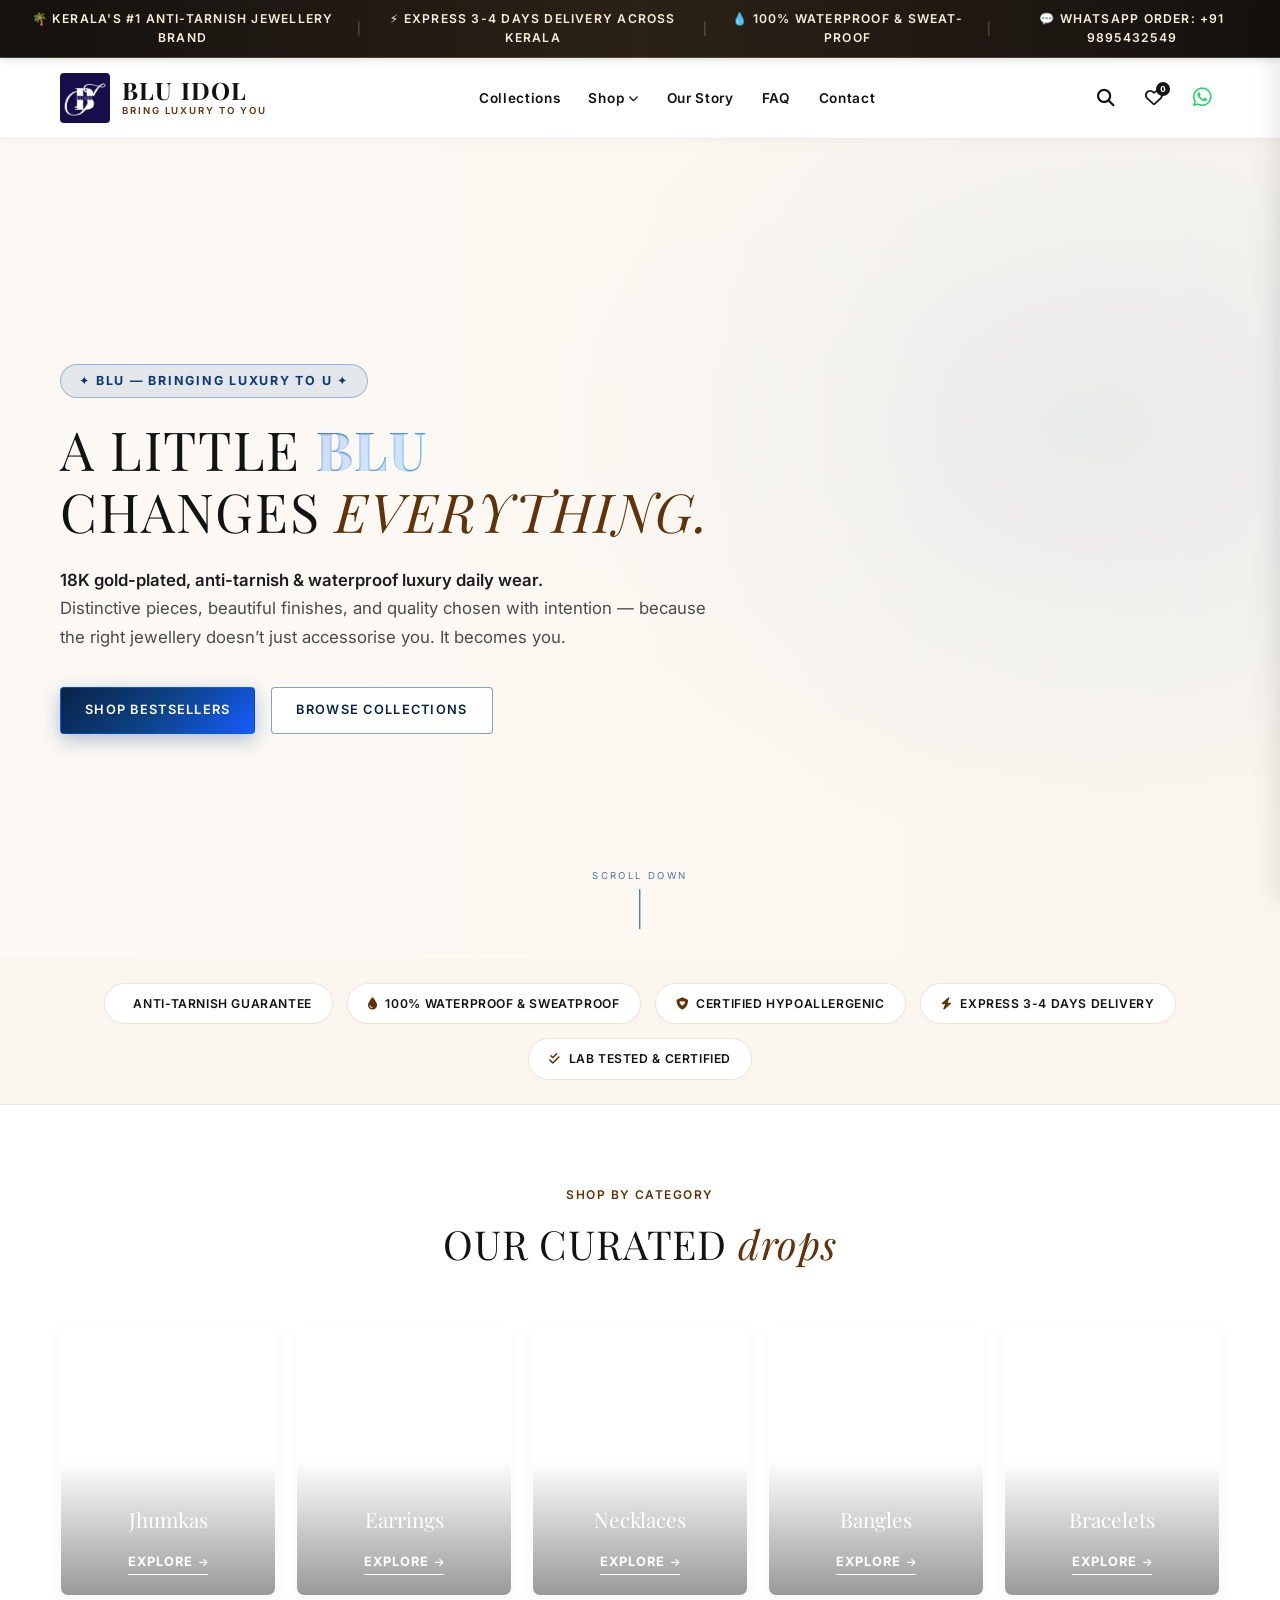
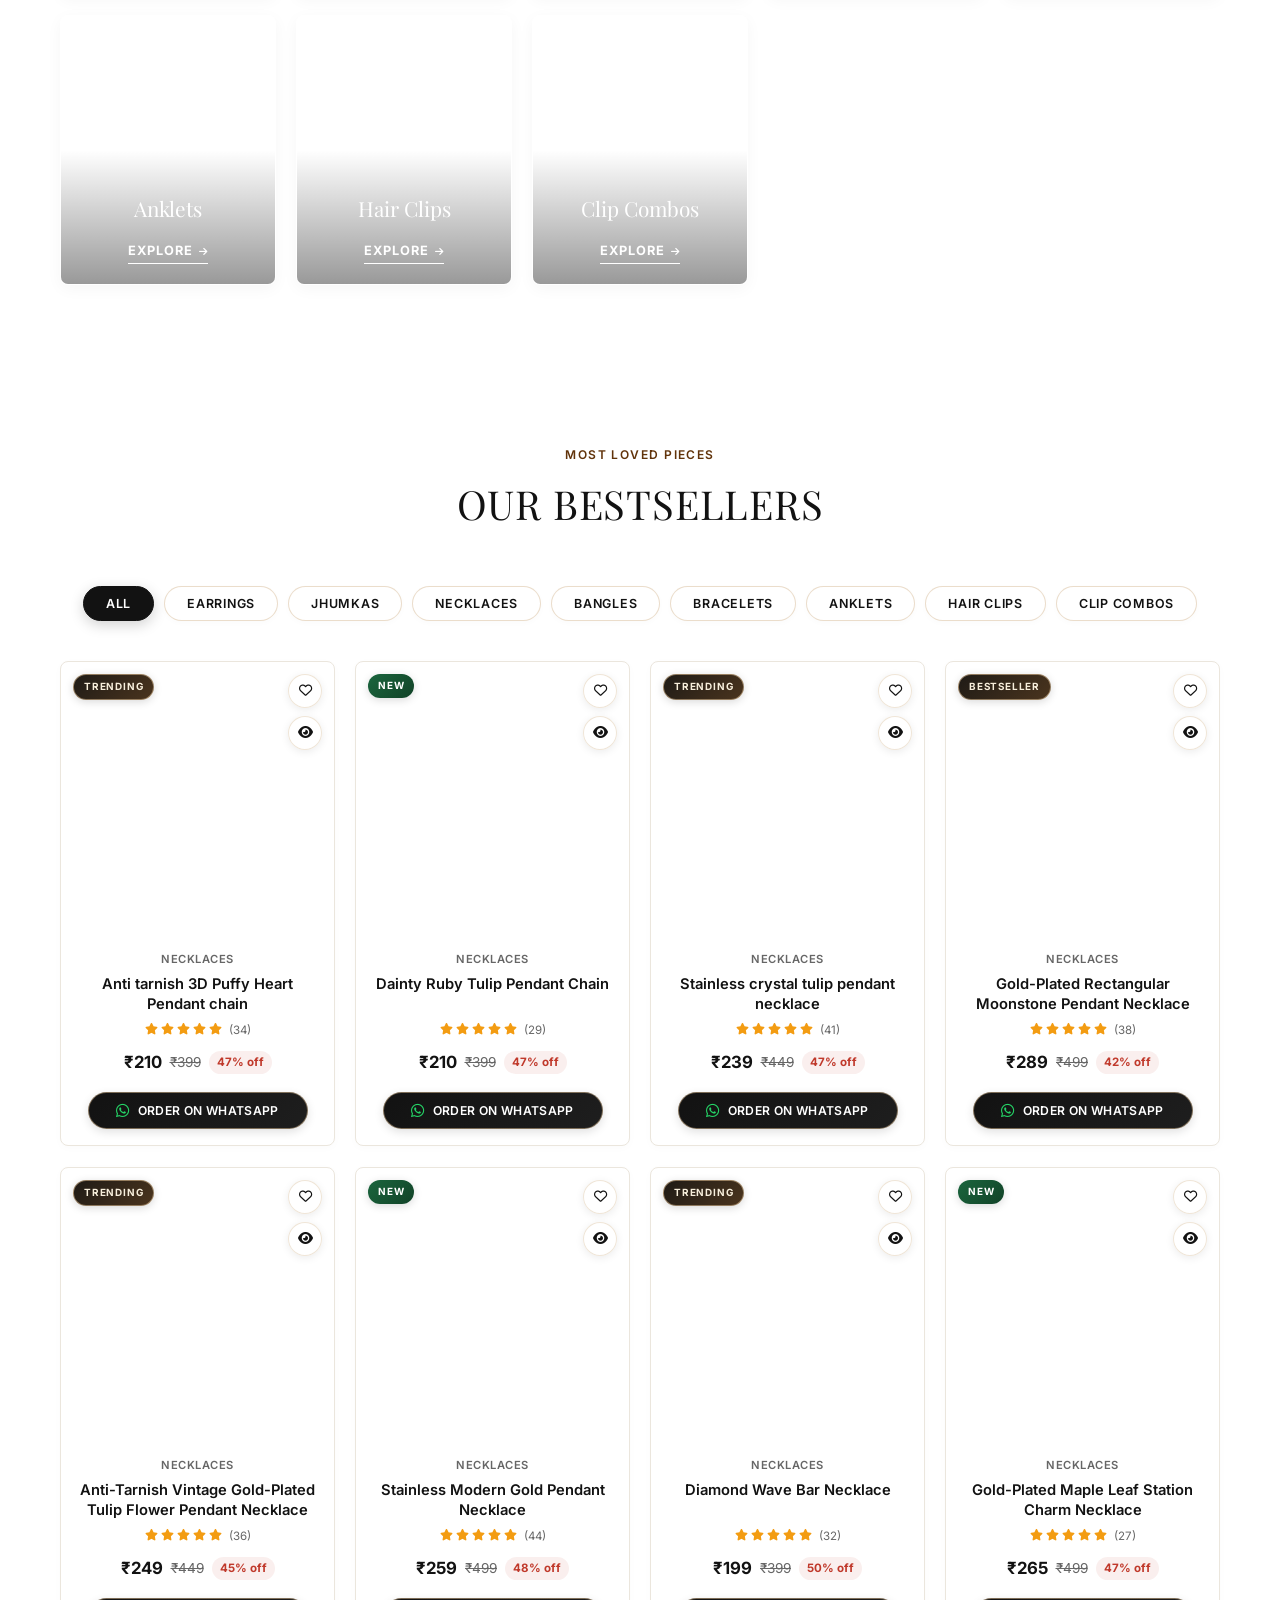
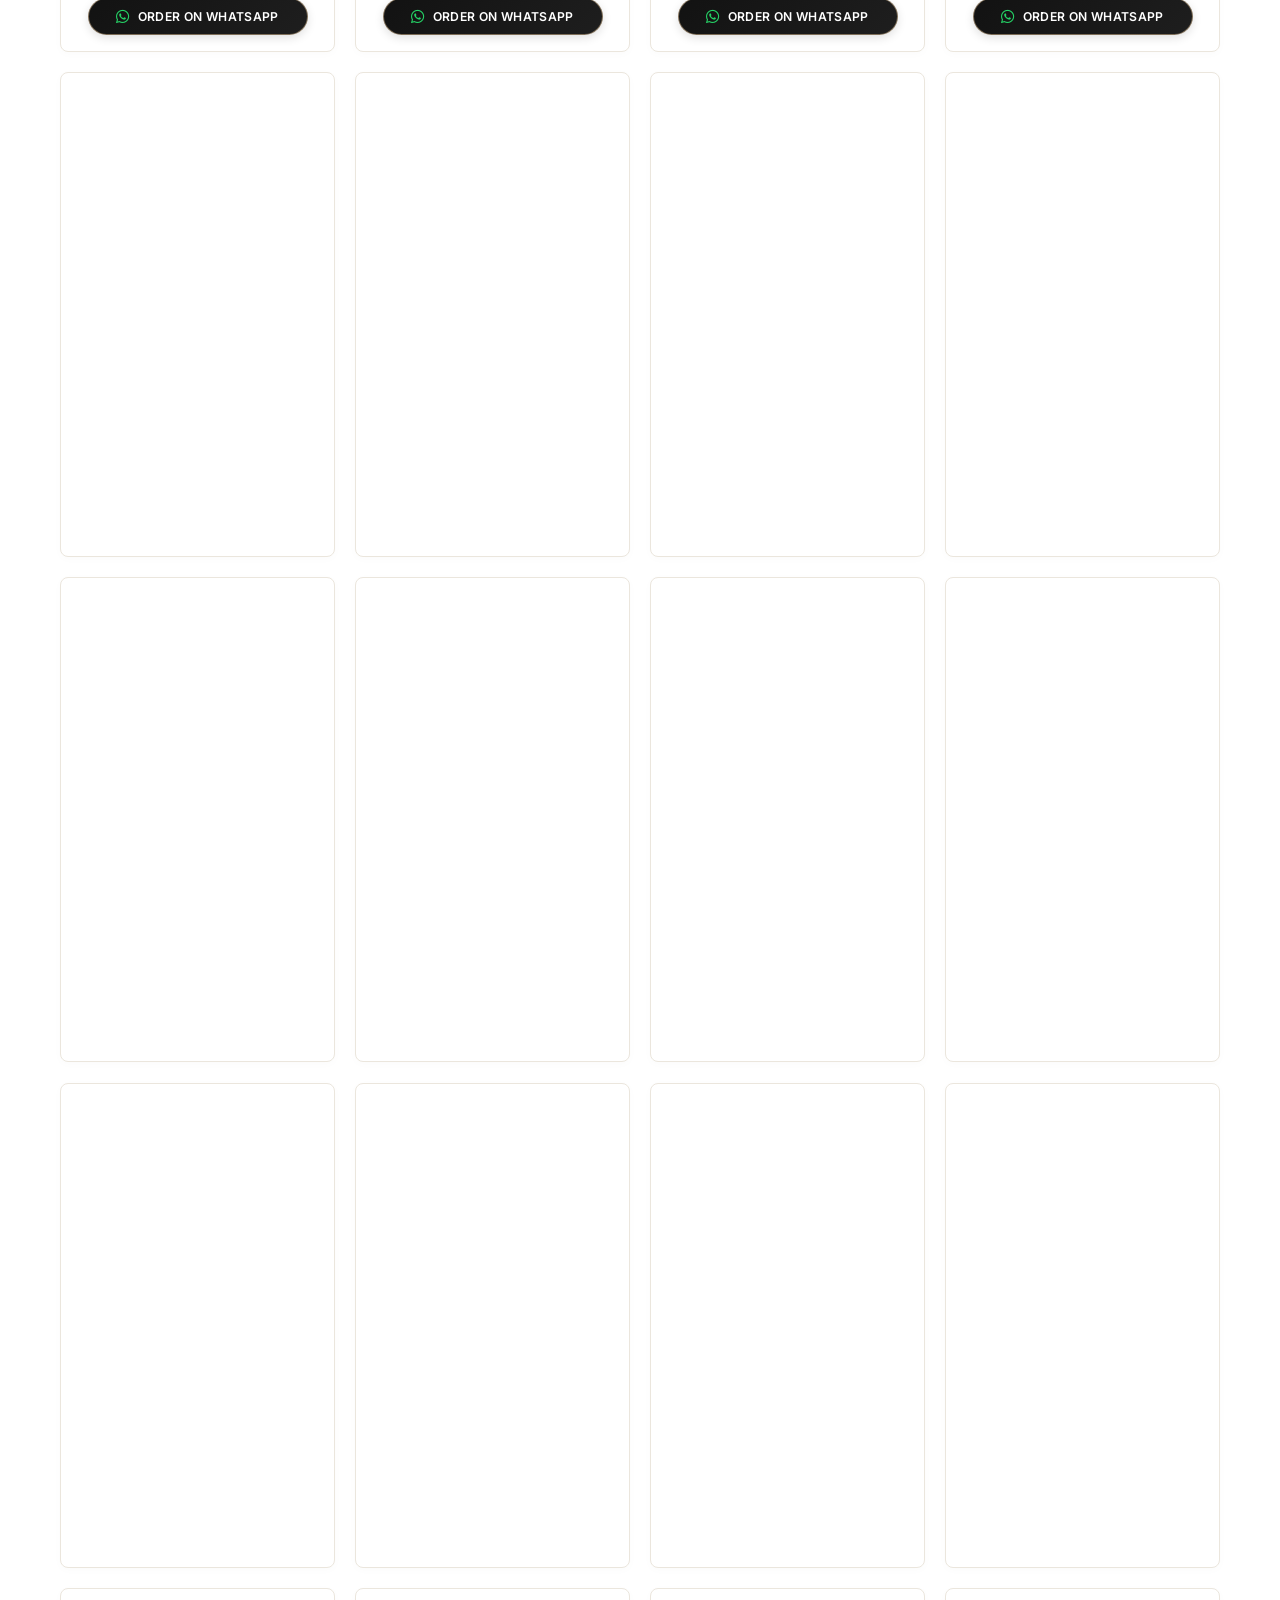
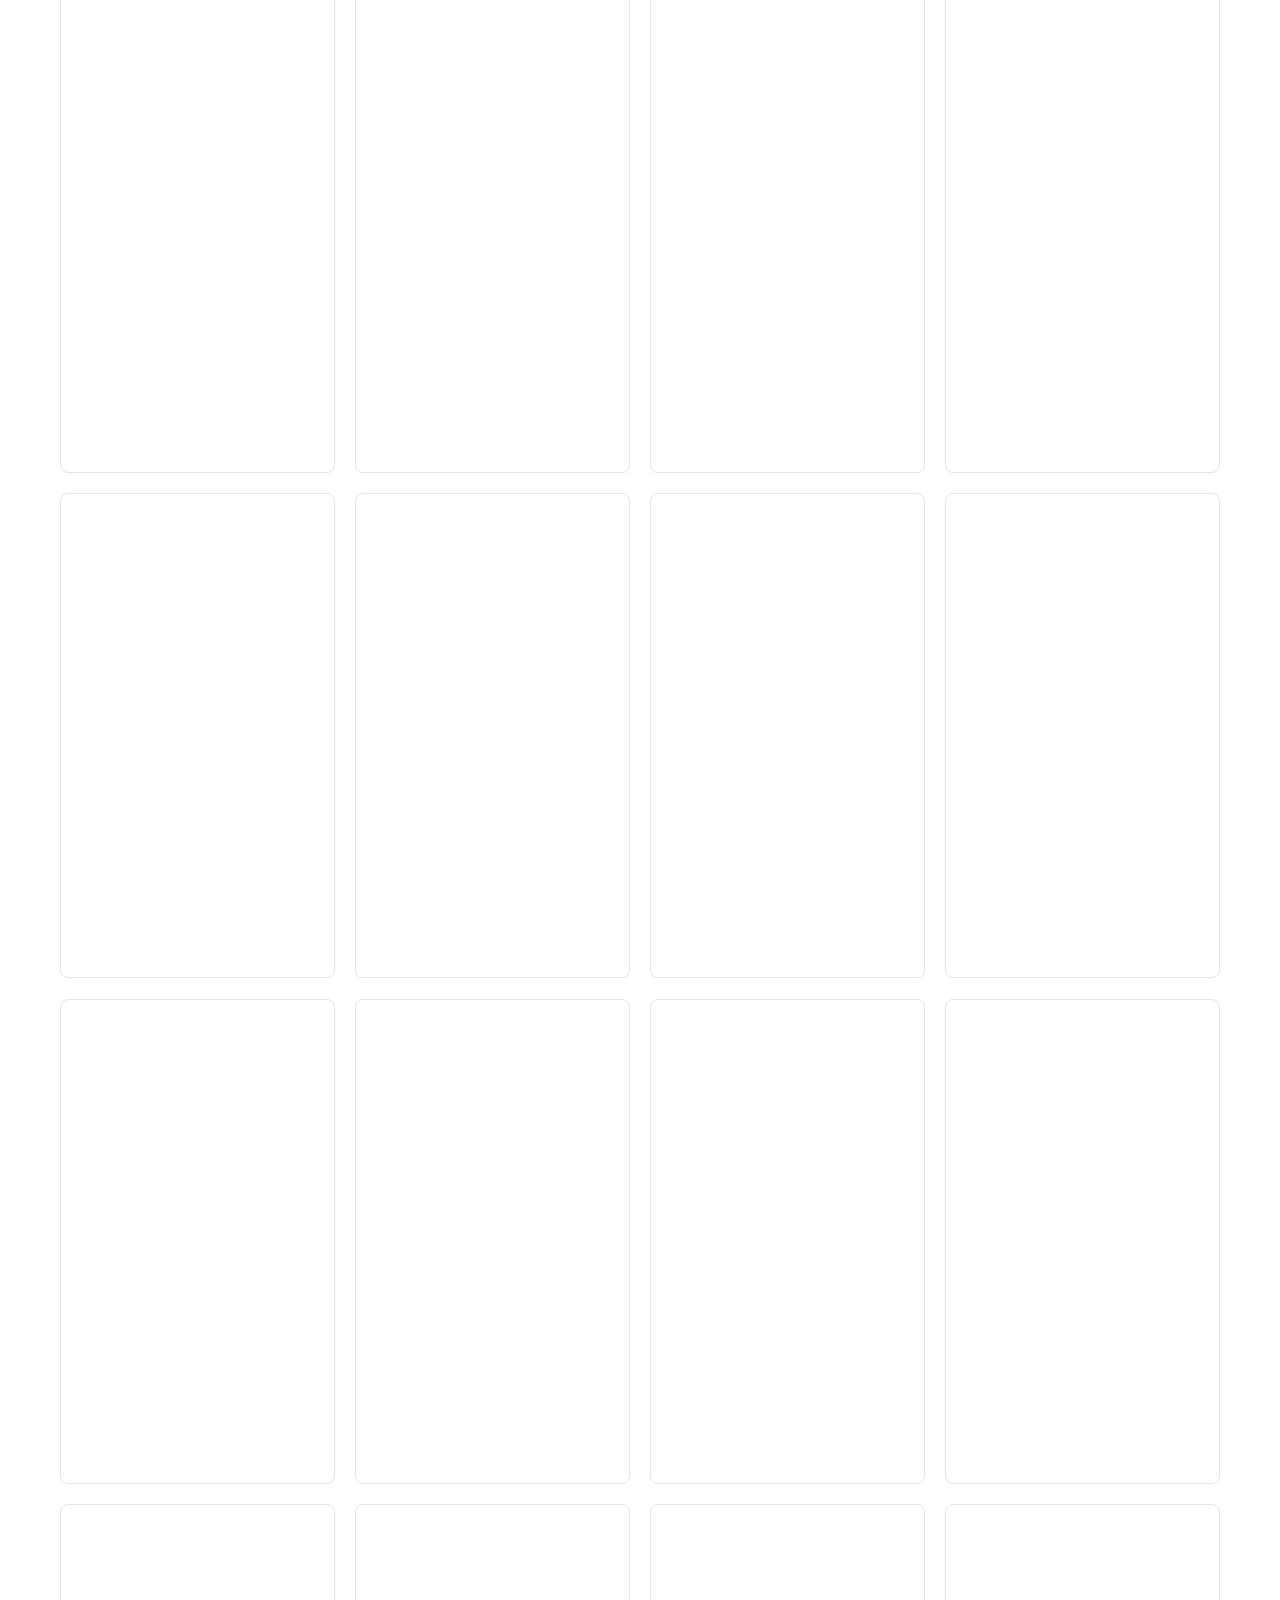
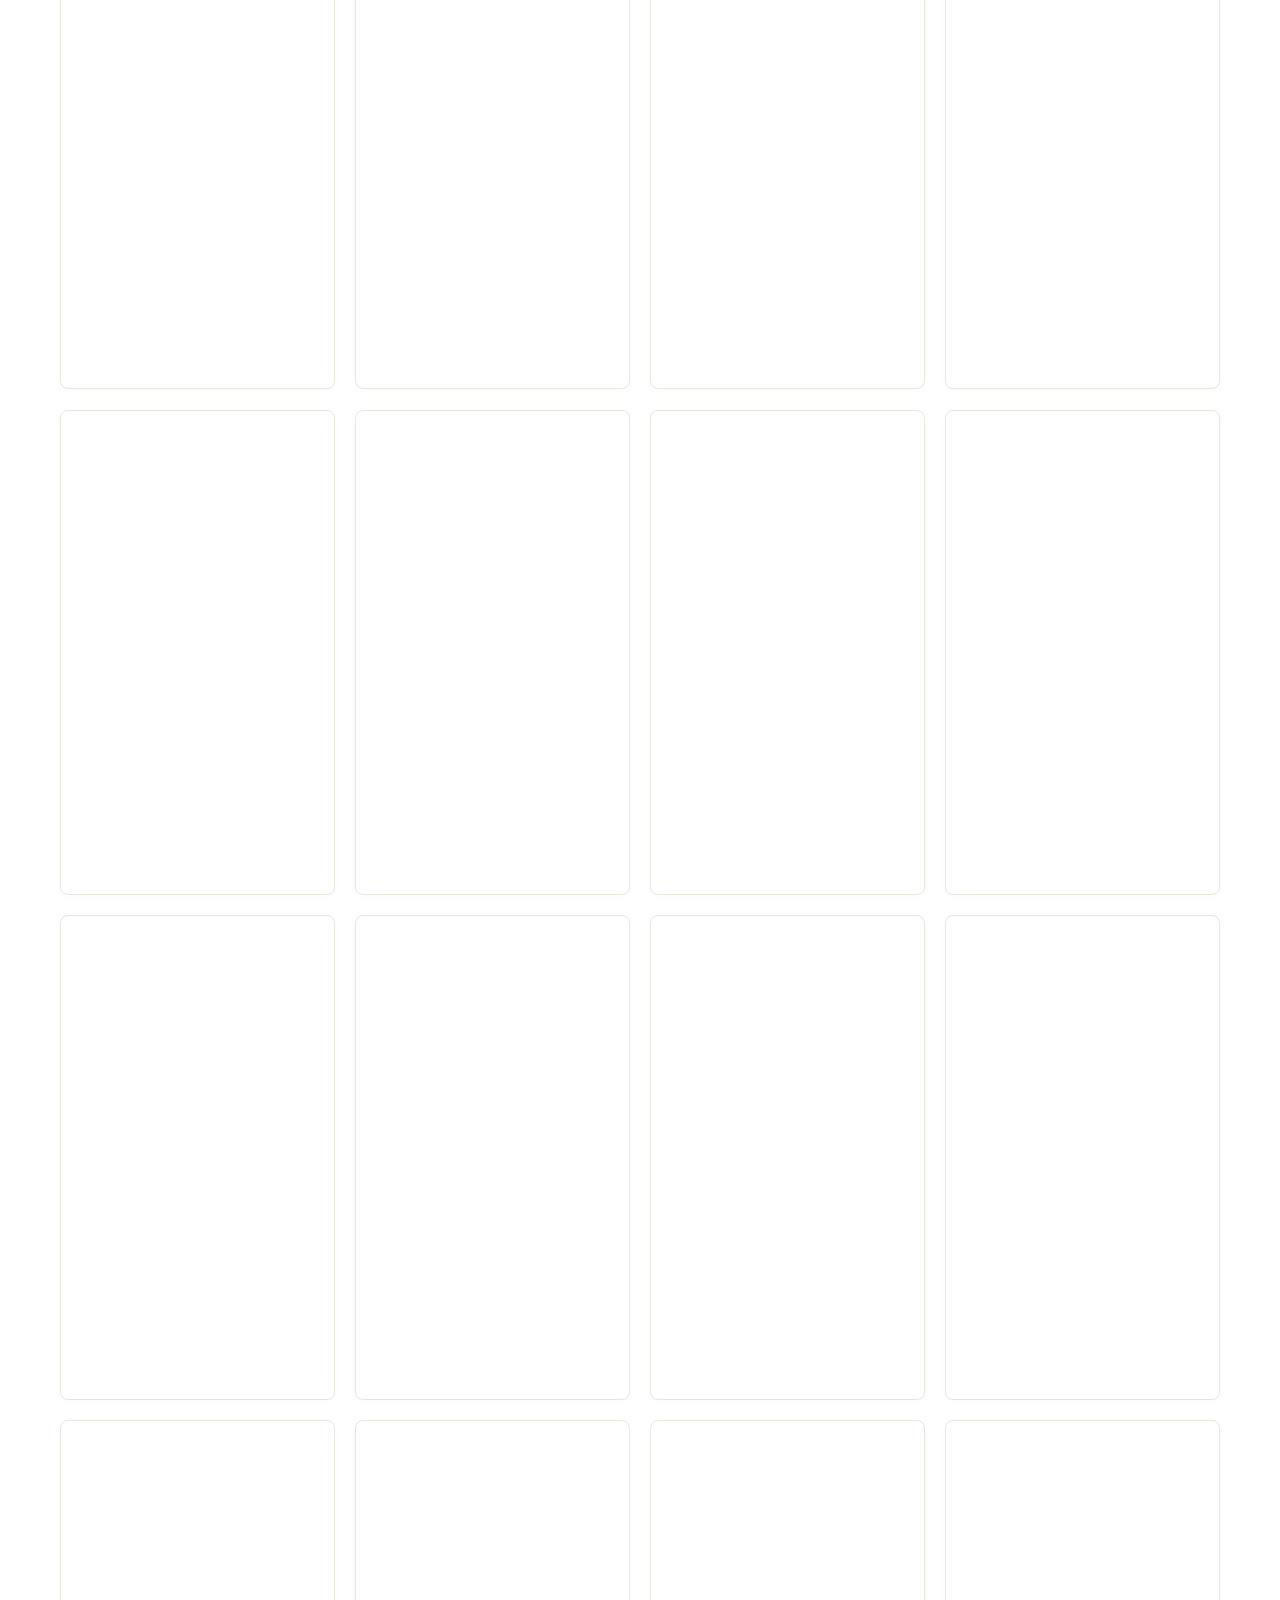
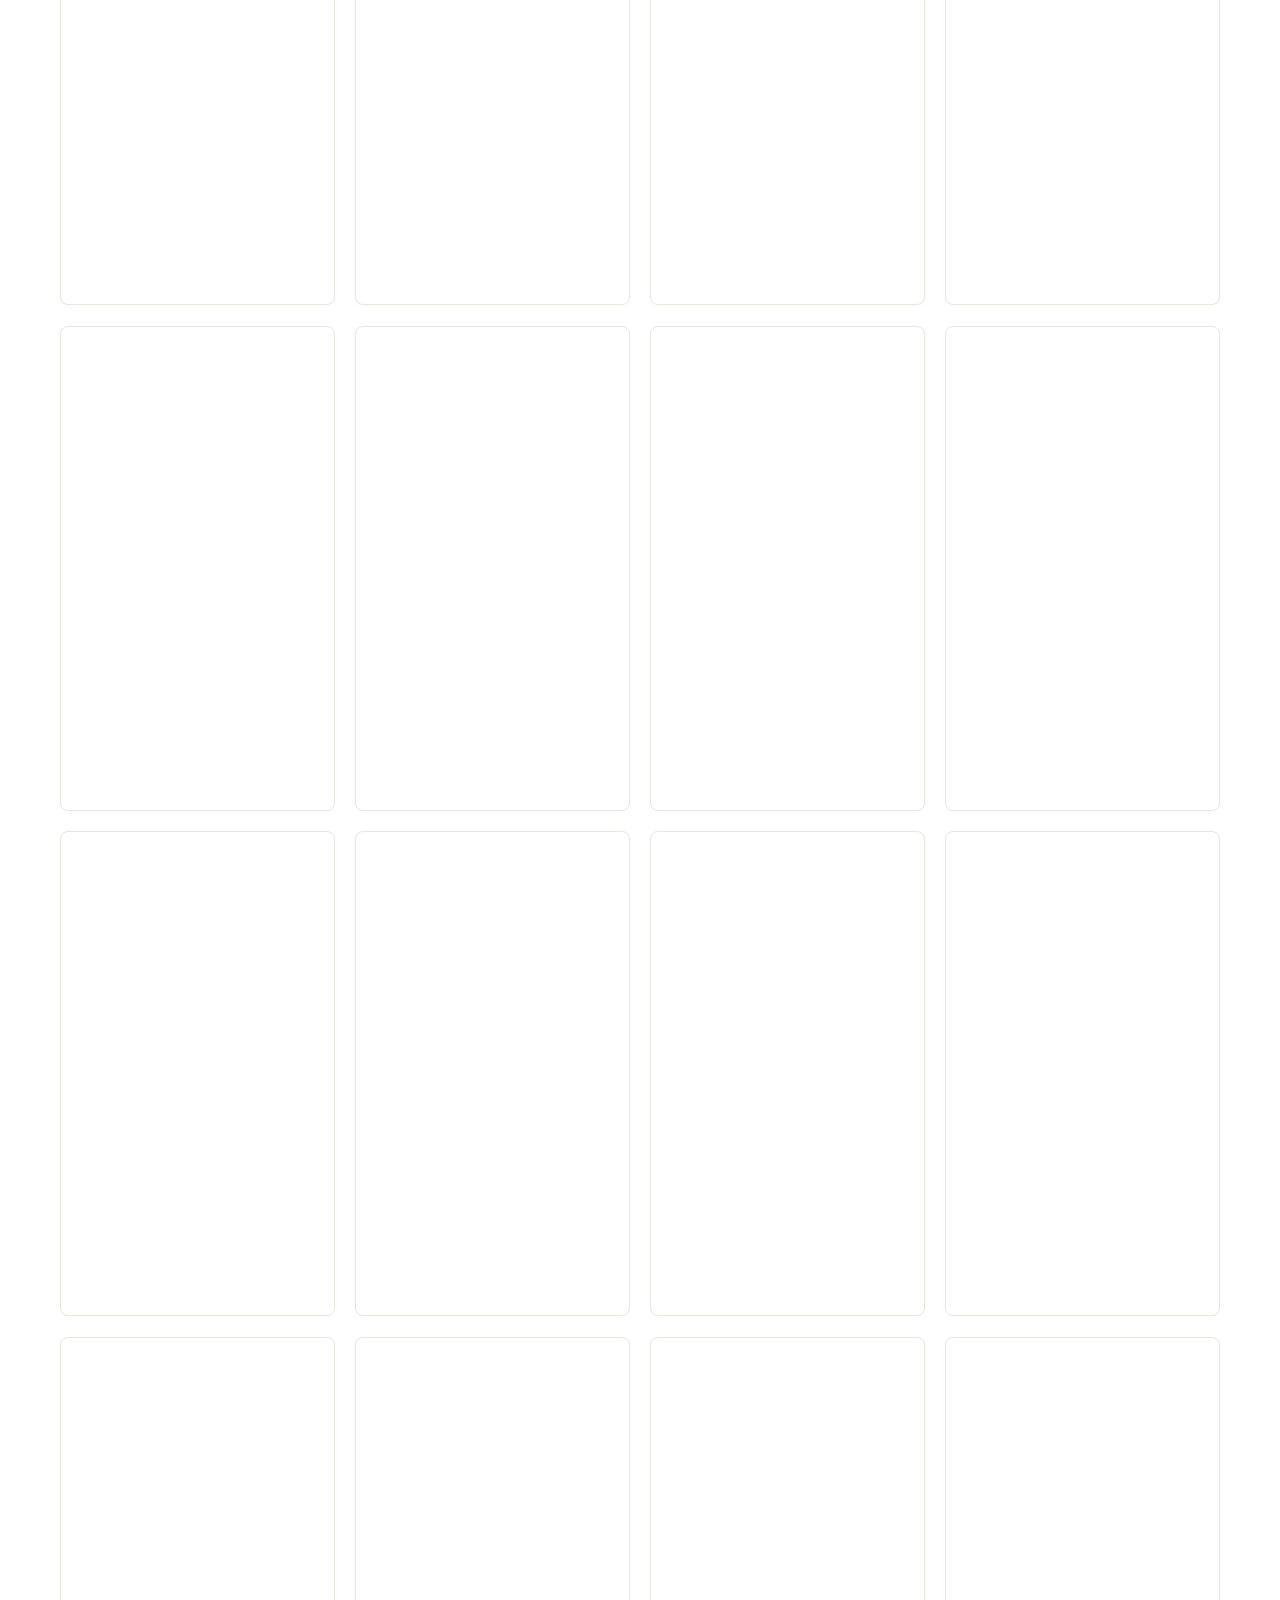
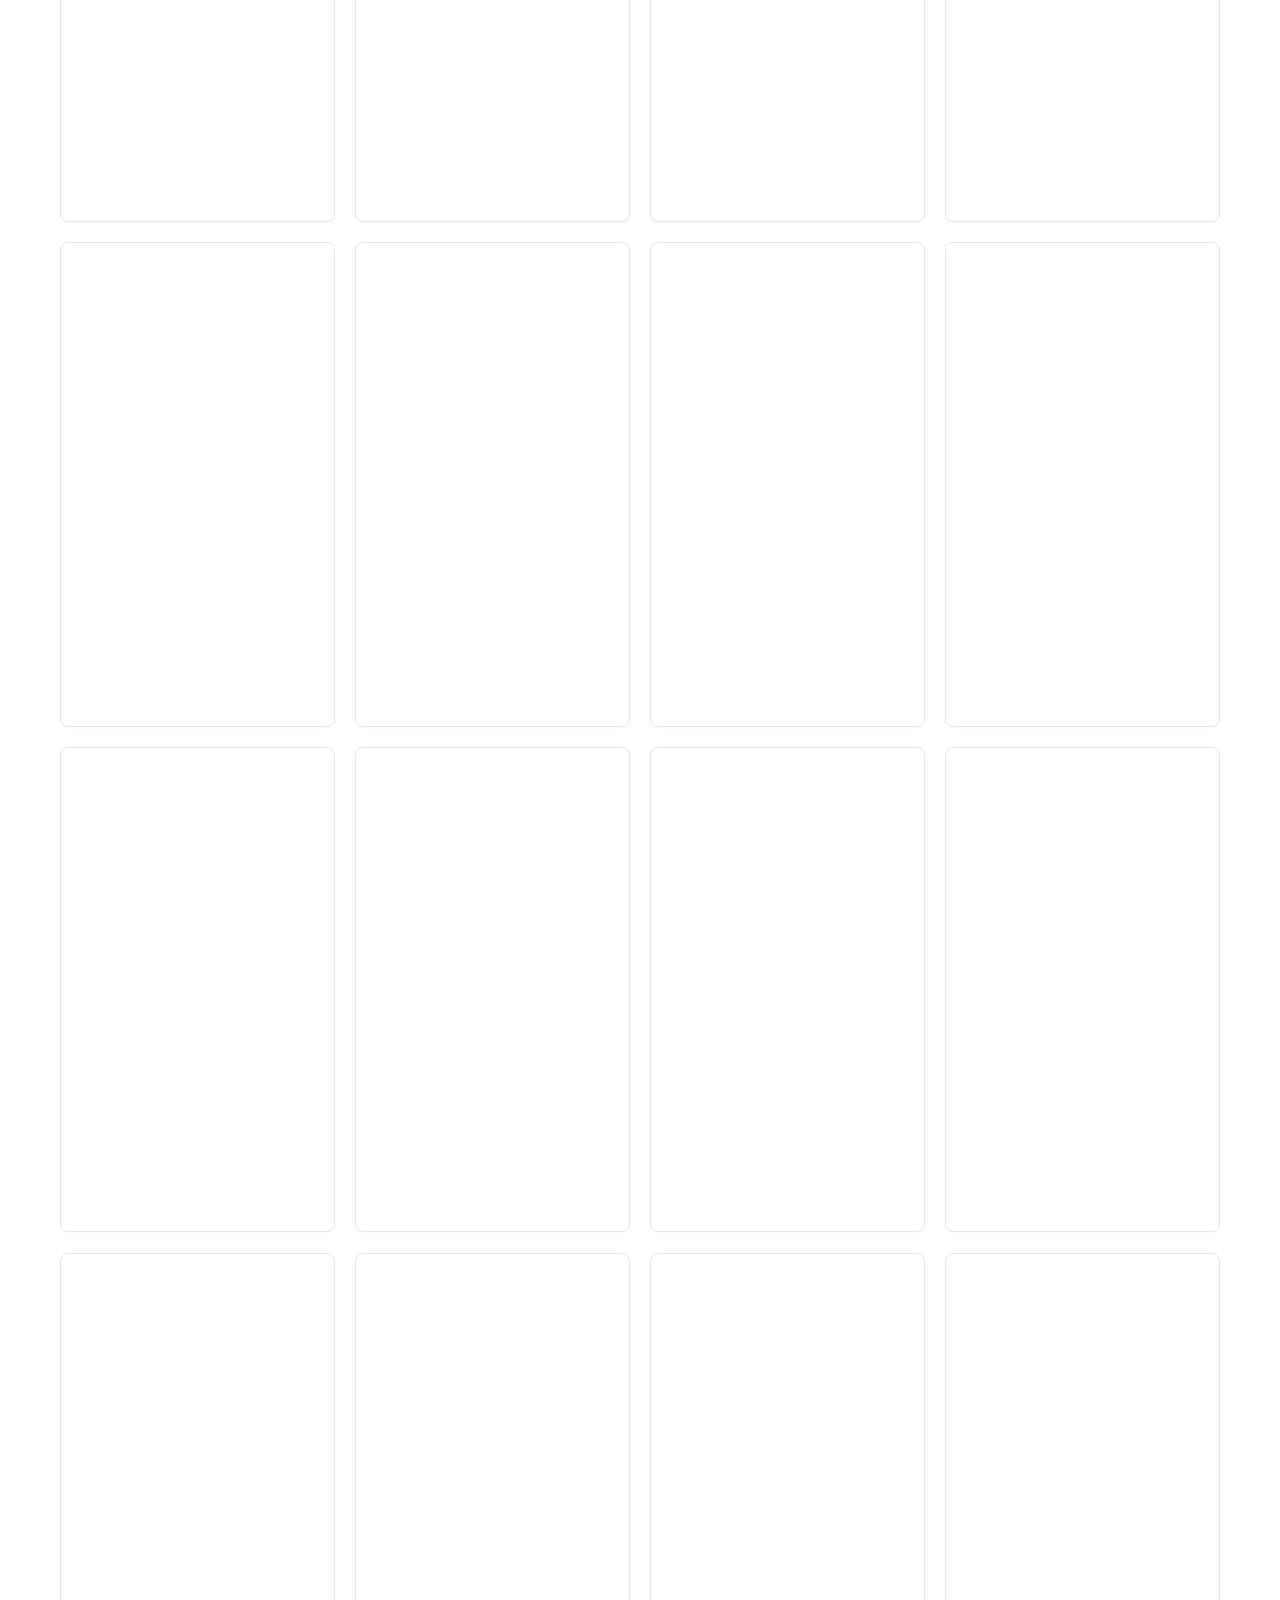
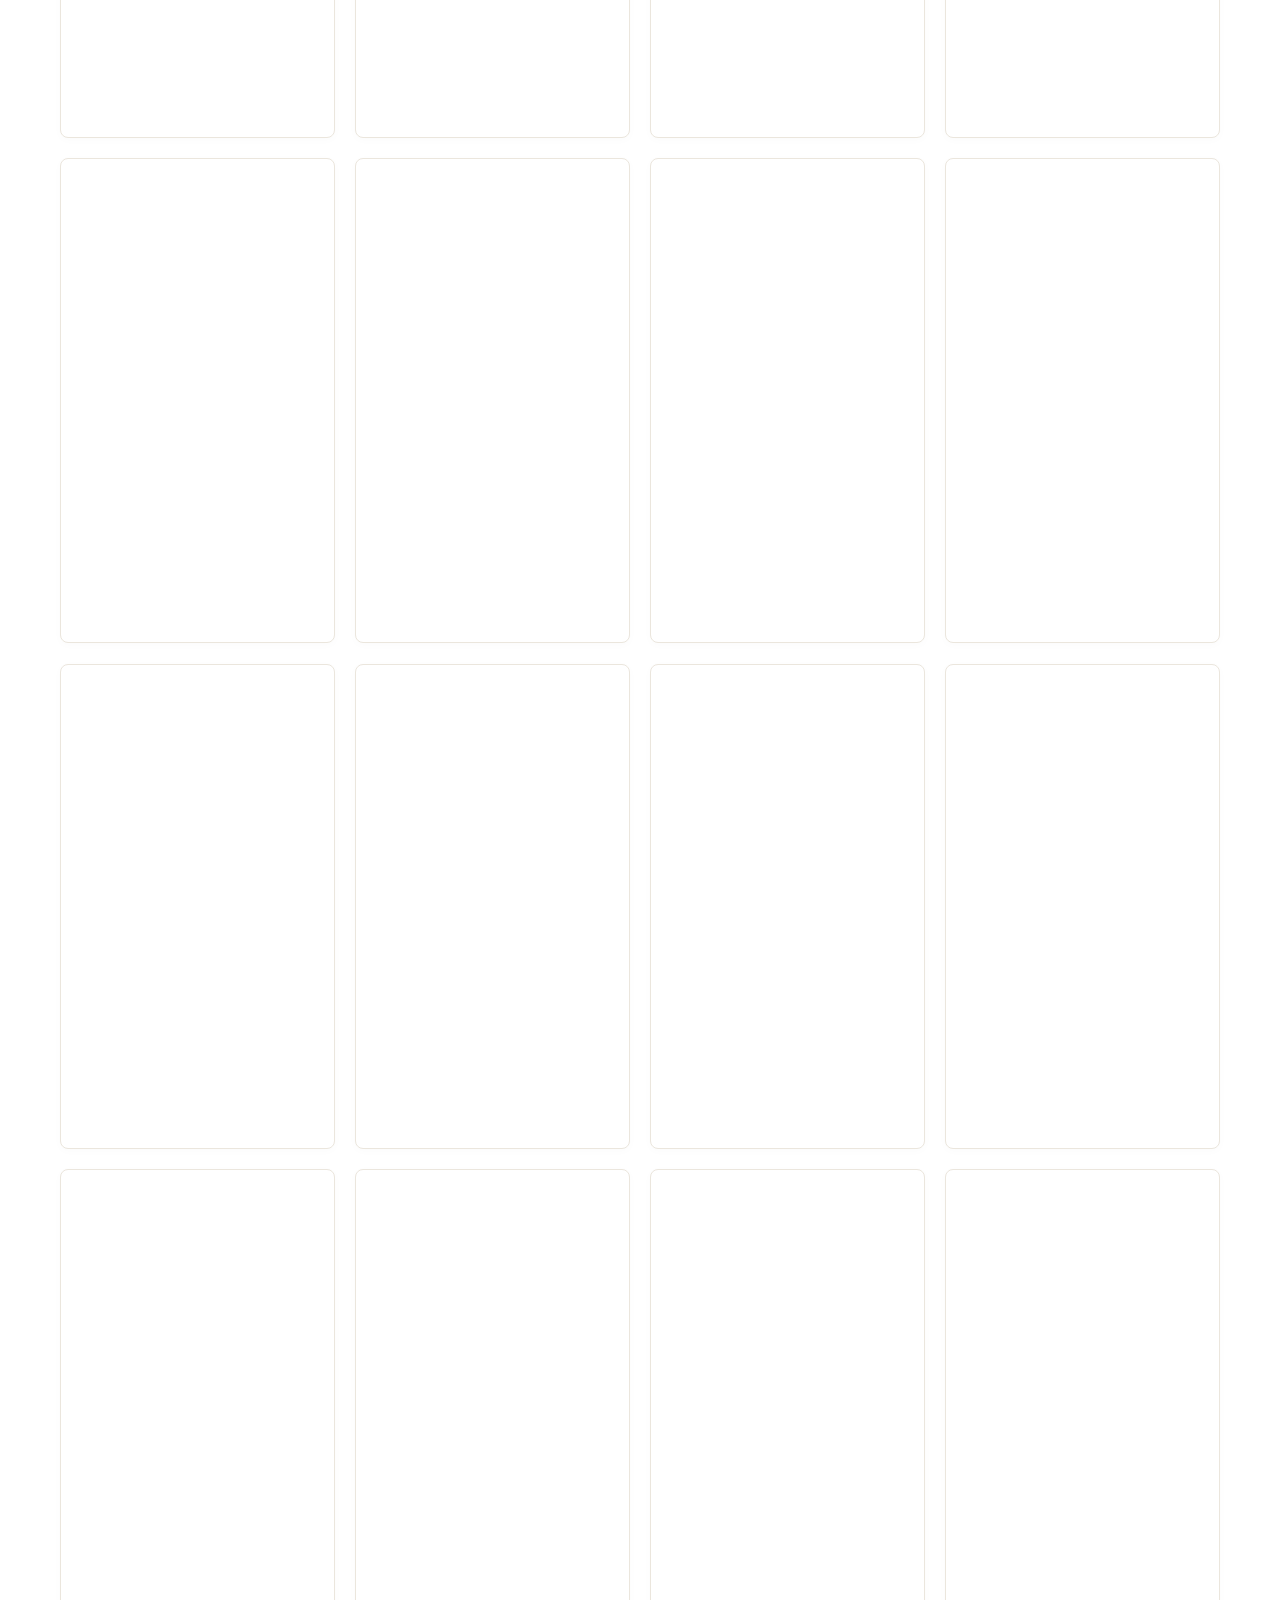
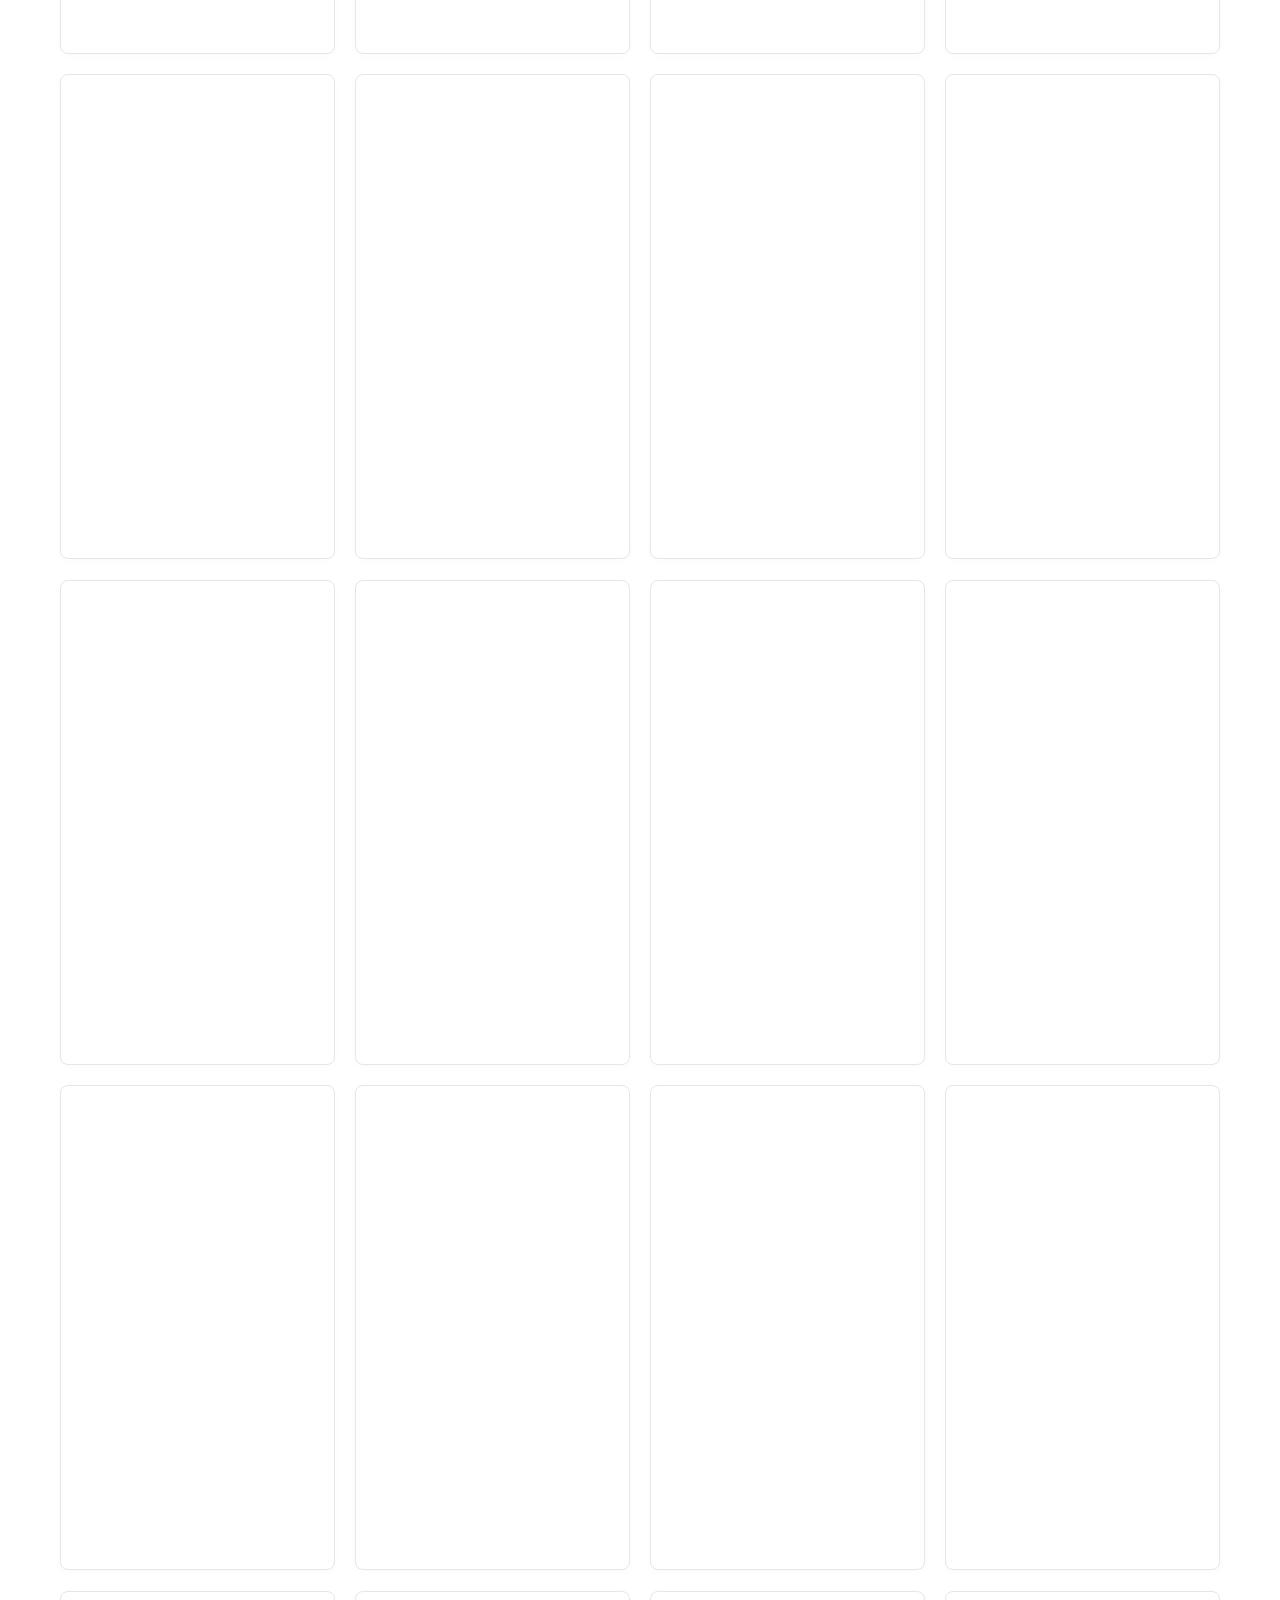
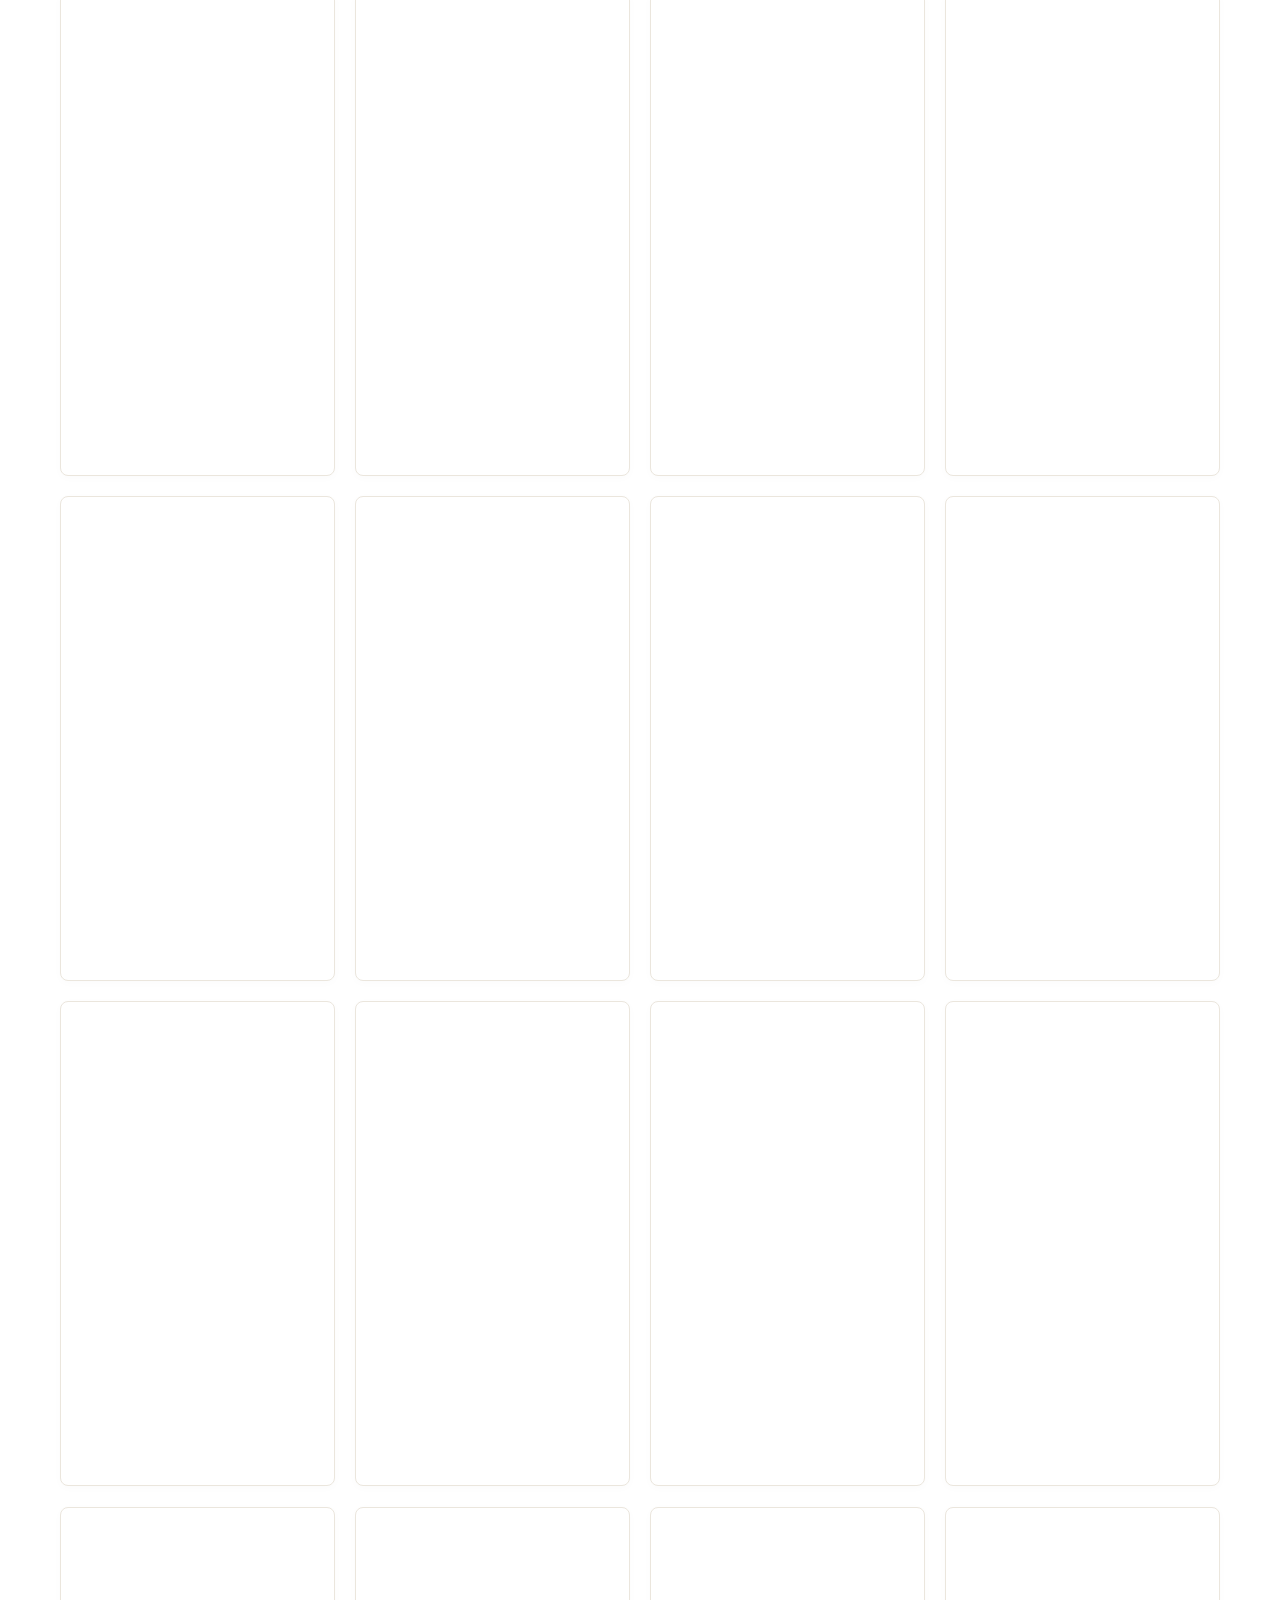
==== index.html @ 70892e2c "feat(hero): mobile & desktop perfect framing with zero obstruction and bottom nav clearance" ====
<!DOCTYPE html>
<html lang="en">
<head>
  <!-- Google Tag Manager -->
  <script>(function(w,d,s,l,i){w[l]=w[l]||[];w[l].push({'gtm.start':
  new Date().getTime(),event:'gtm.js'});var f=d.getElementsByTagName(s)[0],
  j=d.createElement(s),dl=l!='dataLayer'?'&l='+l:'';j.async=true;j.src=
  'https://www.googletagmanager.com/gtm.js?id='+i+dl;f.parentNode.insertBefore(j,f);
  })(window,document,'script','dataLayer','GTM-MTPPNSLR');</script>
  <!-- End Google Tag Manager -->

  <!-- Google tag (gtag.js) - Google Analytics 4 -->
  <script async src="https://www.googletagmanager.com/gtag/js?id=G-24RZ1JTCJ5"></script>
  <script>
    window.dataLayer = window.dataLayer || [];
    function gtag(){dataLayer.push(arguments);}
    gtag('js', new Date());

    gtag('config', 'G-24RZ1JTCJ5');
  </script>
  <meta charset="UTF-8">
  <meta name="viewport" content="width=device-width, initial-scale=1.0, viewport-fit=cover">
  <meta name="apple-mobile-web-app-capable" content="yes">
  <meta name="apple-mobile-web-app-status-bar-style" content="default">
  <title>Blu Idol – Anti-Tarnish Jewellery India | 18K Gold Plated Waterproof Demi-Fine Jewellery Kerala</title>
  <meta name="description" content="Shop Blu Idol – Kerala's top-rated anti-tarnish demi-fine jewellery brand in India. 18K gold-plated, 100% waterproof, sweatproof, and hypoallergenic earrings, necklaces, and chokers. Express 3-4 days delivery across Kerala &amp; pan-India. WhatsApp order: +91 9895432549.">
  <meta name="keywords" content="anti tarnish jewellery India, anti tarnish jewellery Kerala, waterproof jewellery India, 18k gold plated jewellery Kerala, demi fine jewellery India, hypoallergenic earrings Kerala, anti tarnish necklaces Kochi, daily wear gold jewellery, Elakkathali choker Kerala, Manga Mala necklace, buy anti tarnish jewellery online, Blu Idol">
  <meta name="author" content="Blu Idol">
  <meta name="robots" content="index, follow, max-image-preview:large, max-snippet:-1, max-video-preview:-1">
  <link rel="canonical" href="https://www.bluidol.in/">
  <meta name="theme-color" content="#fbf7f0">
  <link rel="alternate" type="text/plain" href="https://www.bluidol.in/llms.txt" title="LLM Documentation">

  <!-- Open Graph / Facebook -->
  <meta property="og:type" content="website">
  <meta property="og:site_name" content="Blu Idol">
  <meta property="og:url" content="https://www.bluidol.in/">
  <meta property="og:title" content="Blu Idol – Anti-Tarnish Jewellery India | 18K Gold Plated Demi-Fine Jewellery Kerala">
  <meta property="og:description" content="Kerala's favorite anti-tarnish demi-fine jewellery. 18K gold plated, 100% waterproof, sweatproof, and hypoallergenic daily wear. Express 3-4 days delivery in Kerala &amp; pan-India. WhatsApp: +91 9895432549.">
  <meta property="og:image" content="https://www.bluidol.in/images/hero-luxury.png">
  <meta property="og:image:secure_url" content="https://www.bluidol.in/images/hero-luxury.png">
  <meta property="og:image:width" content="1376">
  <meta property="og:image:height" content="768">
  <meta property="og:image:alt" content="Blu Idol Demi-Fine Jewellery Collection - 18K Gold Plated Daily Wear">
  <meta property="og:locale" content="en_IN">

  <!-- Twitter / X Cards -->
  <meta name="twitter:card" content="summary_large_image">
  <meta name="twitter:title" content="Blu Idol – Anti-Tarnish Jewellery India | Waterproof Demi-Fine Kerala">
  <meta name="twitter:description" content="Trendy luxury to a new level. 18K gold plated, anti-tarnish, hypoallergenic &amp; waterproof daily wear jewellery. Express delivery across Kerala &amp; India. Order on WhatsApp (+91 9895432549).">
  <meta name="twitter:image" content="https://www.bluidol.in/images/hero-luxury.png">

  <!-- Favicon -->
  <link rel="icon" type="image/jpeg" href="images/logo.jpg">
  <link rel="apple-touch-icon" href="images/logo.jpg">

  <!-- JSON-LD Structured Data for Google, Bing & AI Answer Engines -->
                      <script type="application/ld+json">
{
  "@context": "https://schema.org",
  "@graph": [
    {
      "@type": [
        "JewelryStore",
        "Brand",
        "Organization"
      ],
      "@id": "https://www.bluidol.in/#organization",
      "name": "Blu Idol",
      "alternateName": [
        "BluIdol",
        "BLU IDOL Jewellery",
        "BLU"
      ],
      "url": "https://www.bluidol.in/",
      "logo": "https://www.bluidol.in/images/logo.jpg",
      "image": "https://www.bluidol.in/images/hero-luxury.png",
      "description": "Blu Idol (Bring Luxury to You) is India and Kerala's premier demi-fine jewellery brand offering 18K gold-plated, waterproof, anti-tarnish, and hypoallergenic daily wear pieces engineered for tropical humidity and sensitive skin.",
      "slogan": "Bring Luxury To You",
      "telephone": "+919895432549",
      "email": "support@bluidol.in",
      "priceRange": "₹15 - ₹599",
      "currenciesAccepted": "INR",
      "paymentAccepted": "UPI, Credit Card, Debit Card, Net Banking",
      "areaServed": [
        {
          "@type": "State",
          "name": "Kerala",
          "containsPlace": [
            {
              "@type": "City",
              "name": "Kochi"
            },
            {
              "@type": "City",
              "name": "Thiruvananthapuram"
            },
            {
              "@type": "City",
              "name": "Kozhikode"
            },
            {
              "@type": "City",
              "name": "Thrissur"
            },
            {
              "@type": "City",
              "name": "Kollam"
            },
            {
              "@type": "City",
              "name": "Kannur"
            },
            {
              "@type": "City",
              "name": "Kottayam"
            },
            {
              "@type": "City",
              "name": "Palakkad"
            },
            {
              "@type": "City",
              "name": "Alappuzha"
            },
            {
              "@type": "City",
              "name": "Malappuram"
            }
          ]
        },
        {
          "@type": "Country",
          "name": "India"
        }
      ],
      "sameAs": [
        "https://www.instagram.com/blu_idol/"
      ],
      "contactPoint": [
        {
          "@type": "ContactPoint",
          "telephone": "+919895432549",
          "contactType": "customer service",
          "contactOption": "WhatsApp",
          "availableLanguage": [
            "English",
            "Hindi",
            "Malayalam"
          ],
          "areaServed": "IN"
        }
      ],
      "address": {
        "@type": "PostalAddress",
        "addressRegion": "Kerala",
        "addressCountry": "IN"
      },
      "knowsAbout": [
        "Anti-Tarnish Jewellery",
        "Waterproof Demi-Fine Jewellery",
        "18K Gold Plated Jewellery",
        "Hypoallergenic Daily Wear Jewellery",
        "Kerala Traditional Temple Jewellery",
        "Elakkathali Chokers",
        "Manga Mala Necklaces",
        "Jhumkas and Earrings",
        "316L Surgical Stainless Steel Jewellery",
        {
          "@type": "Product",
          "position": 95,
          "name": "Hawaiian Flower Claw Clips (Combo of 3)",
          "image": "https://www.bluidol.in/images/hawaiian-flower-claw-clips-combo.webp",
          "description": "Vibrant Hawaiian plumeria flower hair claw clip combo of 3. Features premium glossy acrylic petals with stunning gradient ombré tones, strong non-slip interlocking spring teeth, and comfortable all-day grip for all hair types.",
          "sku": "BI-CC-099",
          "brand": {
            "@type": "Brand",
            "name": "Blu Idol"
          },
          "offers": {
            "@type": "Offer",
            "url": "https://www.bluidol.in/#shop",
            "priceCurrency": "INR",
            "price": "59",
            "priceValidUntil": "2027-12-31",
            "availability": "https://schema.org/InStock",
            "itemCondition": "https://schema.org/NewCondition",
            "seller": {
              "@id": "https://www.bluidol.in/#organization"
            }
          },
          "aggregateRating": {
            "@type": "AggregateRating",
            "ratingValue": "5.0",
            "bestRating": "5",
            "ratingCount": "36"
          }
        }
      ]
    },
    {
      "@type": "WebSite",
      "@id": "https://www.bluidol.in/#website",
      "url": "https://www.bluidol.in/",
      "name": "Blu Idol",
      "description": "18K Gold Plated Demi-Fine Jewellery | Anti-Tarnish, Waterproof & Hypoallergenic",
      "publisher": {
        "@id": "https://www.bluidol.in/#organization"
      },
      "inLanguage": "en-IN"
    },
    {
      "@type": "ItemList",
      "@id": "https://www.bluidol.in/#bestsellers",
      "name": "Blu Idol Bestsellers Collection",
      "description": "Curated 18K gold-plated demi-fine jewellery pieces featuring anti-tarnish and waterproof durability.",
      "numberOfItems": 112,
      "itemListElement": [
        {
          "@type": "Product",
          "position": 1,
          "name": "Anti tarnish 3D Puffy Heart Pendant chain",
          "image": "https://www.bluidol.in/images/puffy-heart-pendant.png",
          "description": "Charming 3D puffy heart pendant suspended on a delicate 18K gold-plated beaded snake chain. Anti-tarnish, waterproof & hypoallergenic.",
          "sku": "BI-NK-005",
          "brand": {
            "@type": "Brand",
            "name": "Blu Idol"
          },
          "offers": {
            "@type": "Offer",
            "url": "https://www.bluidol.in/#shop",
            "priceCurrency": "INR",
            "price": "210",
            "priceValidUntil": "2027-12-31",
            "availability": "https://schema.org/InStock",
            "itemCondition": "https://schema.org/NewCondition",
            "seller": {
              "@id": "https://www.bluidol.in/#organization"
            }
          },
          "aggregateRating": {
            "@type": "AggregateRating",
            "ratingValue": "5.0",
            "bestRating": "5",
            "ratingCount": "34"
          }
        },
        {
          "@type": "Product",
          "position": 2,
          "name": "Dainty Ruby Tulip Pendant Chain",
          "image": "https://www.bluidol.in/images/ruby-tulip-pendant.png",
          "description": "Graceful floral-inspired pendant featuring sparkling faceted ruby-red crystals in a delicate tulip leaf motif. Anti-tarnish, waterproof & hypoallergenic.",
          "sku": "BI-NK-006",
          "brand": {
            "@type": "Brand",
            "name": "Blu Idol"
          },
          "offers": {
            "@type": "Offer",
            "url": "https://www.bluidol.in/#shop",
            "priceCurrency": "INR",
            "price": "210",
            "priceValidUntil": "2027-12-31",
            "availability": "https://schema.org/InStock",
            "itemCondition": "https://schema.org/NewCondition",
            "seller": {
              "@id": "https://www.bluidol.in/#organization"
            }
          },
          "aggregateRating": {
            "@type": "AggregateRating",
            "ratingValue": "5.0",
            "bestRating": "5",
            "ratingCount": "29"
          }
        },
        {
          "@type": "Product",
          "position": 3,
          "name": "Stainless crystal tulip pendant necklace",
          "image": "https://www.bluidol.in/images/crystal-tulip-necklace.png",
          "description": "Delicate crystal tulip pendant featuring sparkling faceted cubic zirconia petals set in an 18K gold-plated stainless steel setting. Anti-tarnish, waterproof, and hypoallergenic.",
          "sku": "BI-NK-007",
          "brand": {
            "@type": "Brand",
            "name": "Blu Idol"
          },
          "offers": {
            "@type": "Offer",
            "url": "https://www.bluidol.in/#shop",
            "priceCurrency": "INR",
            "price": "239",
            "priceValidUntil": "2027-12-31",
            "availability": "https://schema.org/InStock",
            "itemCondition": "https://schema.org/NewCondition",
            "seller": {
              "@id": "https://www.bluidol.in/#organization"
            }
          },
          "aggregateRating": {
            "@type": "AggregateRating",
            "ratingValue": "5.0",
            "bestRating": "5",
            "ratingCount": "41"
          }
        },
        {
          "@type": "Product",
          "position": 4,
          "name": "Gold-Plated Rectangular Moonstone Pendant Necklace",
          "image": "https://www.bluidol.in/images/rectangular-moonstone-necklace.png",
          "description": "Elegantly crafted rectangular luminous moonstone pendant encased in an 18K gold-plated bezel on a sleek snake chain. Anti-tarnish, waterproof, and hypoallergenic.",
          "sku": "BI-NK-008",
          "brand": {
            "@type": "Brand",
            "name": "Blu Idol"
          },
          "offers": {
            "@type": "Offer",
            "url": "https://www.bluidol.in/#shop",
            "priceCurrency": "INR",
            "price": "289",
            "priceValidUntil": "2027-12-31",
            "availability": "https://schema.org/InStock",
            "itemCondition": "https://schema.org/NewCondition",
            "seller": {
              "@id": "https://www.bluidol.in/#organization"
            }
          },
          "aggregateRating": {
            "@type": "AggregateRating",
            "ratingValue": "5.0",
            "bestRating": "5",
            "ratingCount": "38"
          }
        },
        {
          "@type": "Product",
          "position": 5,
          "name": "Anti-Tarnish Vintage Gold-Plated Tulip Flower Pendant Necklace",
          "image": "https://www.bluidol.in/images/vintage-tulip-necklace.png",
          "description": "Vintage-inspired oval pendant featuring an embossed gold tulip on a mother-of-pearl enamel medallion, suspended on an 18K gold-plated beaded snake chain. Anti-tarnish, waterproof, and hypoallergenic.",
          "sku": "BI-NK-009",
          "brand": {
            "@type": "Brand",
            "name": "Blu Idol"
          },
          "offers": {
            "@type": "Offer",
            "url": "https://www.bluidol.in/#shop",
            "priceCurrency": "INR",
            "price": "249",
            "priceValidUntil": "2027-12-31",
            "availability": "https://schema.org/InStock",
            "itemCondition": "https://schema.org/NewCondition",
            "seller": {
              "@id": "https://www.bluidol.in/#organization"
            }
          },
          "aggregateRating": {
            "@type": "AggregateRating",
            "ratingValue": "5.0",
            "bestRating": "5",
            "ratingCount": "36"
          }
        },
        {
          "@type": "Product",
          "position": 6,
          "name": "Stainless Modern Gold Pendant Necklace",
          "image": "https://www.bluidol.in/images/modern-gold-pendant-necklace.png",
          "description": "Modern geometric bar necklace featuring four bezel-set sparkling pear-cut crystal drops on an 18K gold-plated stainless steel chain. Anti-tarnish, waterproof, and hypoallergenic.",
          "sku": "BI-NK-010",
          "brand": {
            "@type": "Brand",
            "name": "Blu Idol"
          },
          "offers": {
            "@type": "Offer",
            "url": "https://www.bluidol.in/#shop",
            "priceCurrency": "INR",
            "price": "259",
            "priceValidUntil": "2027-12-31",
            "availability": "https://schema.org/InStock",
            "itemCondition": "https://schema.org/NewCondition",
            "seller": {
              "@id": "https://www.bluidol.in/#organization"
            }
          },
          "aggregateRating": {
            "@type": "AggregateRating",
            "ratingValue": "5.0",
            "bestRating": "5",
            "ratingCount": "44"
          }
        },
        {
          "@type": "Product",
          "position": 7,
          "name": "Diamond Wave Bar Necklace",
          "image": "https://www.bluidol.in/images/diamond-wave-necklace.png",
          "description": "Graceful curved wave bar pendant adorned with pavé-set shimmering cubic zirconia stones on a delicate sterling-finish chain. Anti-tarnish, waterproof, and hypoallergenic.",
          "sku": "BI-NK-011",
          "brand": {
            "@type": "Brand",
            "name": "Blu Idol"
          },
          "offers": {
            "@type": "Offer",
            "url": "https://www.bluidol.in/#shop",
            "priceCurrency": "INR",
            "price": "199",
            "priceValidUntil": "2027-12-31",
            "availability": "https://schema.org/InStock",
            "itemCondition": "https://schema.org/NewCondition",
            "seller": {
              "@id": "https://www.bluidol.in/#organization"
            }
          },
          "aggregateRating": {
            "@type": "AggregateRating",
            "ratingValue": "5.0",
            "bestRating": "5",
            "ratingCount": "32"
          }
        },
        {
          "@type": "Product",
          "position": 8,
          "name": "Gold-Plated Maple Leaf Station Charm Necklace",
          "image": "https://www.bluidol.in/images/maple-leaf-necklace.png",
          "description": "Whimsical autumn-inspired station necklace featuring finely detailed gold maple leaf charms and bezel-set sparkling crystals on a satellite chain. Anti-tarnish, waterproof, and hypoallergenic.",
          "sku": "BI-NK-012",
          "brand": {
            "@type": "Brand",
            "name": "Blu Idol"
          },
          "offers": {
            "@type": "Offer",
            "url": "https://www.bluidol.in/#shop",
            "priceCurrency": "INR",
            "price": "265",
            "priceValidUntil": "2027-12-31",
            "availability": "https://schema.org/InStock",
            "itemCondition": "https://schema.org/NewCondition",
            "seller": {
              "@id": "https://www.bluidol.in/#organization"
            }
          },
          "aggregateRating": {
            "@type": "AggregateRating",
            "ratingValue": "5.0",
            "bestRating": "5",
            "ratingCount": "27"
          }
        },
        {
          "@type": "Product",
          "position": 9,
          "name": "Oxidized Silver Floral Jewelry Set",
          "image": "https://www.bluidol.in/images/oxidized-silver-floral-set.png",
          "description": "Traditional heritage oxidized silver necklace set embellished with vibrant ruby-red and emerald-green floral motifs, complete with matching stud earrings. Hypoallergenic and skin-safe.",
          "sku": "BI-ST-013",
          "brand": {
            "@type": "Brand",
            "name": "Blu Idol"
          },
          "offers": {
            "@type": "Offer",
            "url": "https://www.bluidol.in/#shop",
            "priceCurrency": "INR",
            "price": "165",
            "priceValidUntil": "2027-12-31",
            "availability": "https://schema.org/InStock",
            "itemCondition": "https://schema.org/NewCondition",
            "seller": {
              "@id": "https://www.bluidol.in/#organization"
            }
          },
          "aggregateRating": {
            "@type": "AggregateRating",
            "ratingValue": "5.0",
            "bestRating": "5",
            "ratingCount": "53"
          }
        },
        {
          "@type": "Product",
          "position": 10,
          "name": "Gold-Plated Green Cat's Eye Heart Pendant Necklace",
          "image": "https://www.bluidol.in/images/green-heart-catseye-necklace.png",
          "description": "Captivating two-tone heart pendant featuring a lustrous green cat's eye stone paired with mirror-polished 18K gold plating on a dainty chain. Waterproof and hypoallergenic.",
          "sku": "BI-NK-014",
          "brand": {
            "@type": "Brand",
            "name": "Blu Idol"
          },
          "offers": {
            "@type": "Offer",
            "url": "https://www.bluidol.in/#shop",
            "priceCurrency": "INR",
            "price": "199",
            "priceValidUntil": "2027-12-31",
            "availability": "https://schema.org/InStock",
            "itemCondition": "https://schema.org/NewCondition",
            "seller": {
              "@id": "https://www.bluidol.in/#organization"
            }
          },
          "aggregateRating": {
            "@type": "AggregateRating",
            "ratingValue": "5.0",
            "bestRating": "5",
            "ratingCount": "39"
          }
        },
        {
          "@type": "Product",
          "position": 11,
          "name": "Minimalist Gold-Plated Stainless Steel Charm Bracelet",
          "image": "https://www.bluidol.in/images/gold-charm-bracelet.png",
          "description": "Dainty 18K gold-plated stainless steel charm bracelet adorned with dangling polished disc charms and multicolor jewel-toned crystal accents. 100% waterproof and rust-proof.",
          "sku": "BI-BR-015",
          "brand": {
            "@type": "Brand",
            "name": "Blu Idol"
          },
          "offers": {
            "@type": "Offer",
            "url": "https://www.bluidol.in/#shop",
            "priceCurrency": "INR",
            "price": "189",
            "priceValidUntil": "2027-12-31",
            "availability": "https://schema.org/InStock",
            "itemCondition": "https://schema.org/NewCondition",
            "seller": {
              "@id": "https://www.bluidol.in/#organization"
            }
          },
          "aggregateRating": {
            "@type": "AggregateRating",
            "ratingValue": "5.0",
            "bestRating": "5",
            "ratingCount": "45"
          }
        },
        {
          "@type": "Product",
          "position": 12,
          "name": "Gold-Plated Beaded Snake Chain Anklet",
          "image": "https://www.bluidol.in/images/beaded-snake-chain-anklets.png",
          "description": "Shimmering 18K gold-plated beaded satellite snake chain anklet (Price ₹90 each). Features micro-bead stations on a fluid snake chain with secure lobster clasp. Waterproof and tarnish-free.",
          "sku": "BI-AK-016",
          "brand": {
            "@type": "Brand",
            "name": "Blu Idol"
          },
          "offers": {
            "@type": "Offer",
            "url": "https://www.bluidol.in/#shop",
            "priceCurrency": "INR",
            "price": "90",
            "priceValidUntil": "2027-12-31",
            "availability": "https://schema.org/InStock",
            "itemCondition": "https://schema.org/NewCondition",
            "seller": {
              "@id": "https://www.bluidol.in/#organization"
            }
          },
          "aggregateRating": {
            "@type": "AggregateRating",
            "ratingValue": "5.0",
            "bestRating": "5",
            "ratingCount": "68"
          }
        },
        {
          "@type": "Product",
          "position": 13,
          "name": "Gold-Plated Emerald-Cut Purple Gemstone Leaf Stud Earrings",
          "image": "https://www.bluidol.in/images/purple-gemstone-leaf-stud-earrings.png",
          "description": "Stunning leaf-motif stud earrings featuring an emerald-cut vibrant purple gemstone bordered by pavé-set shimmering cubic zirconia leaves in rich 18K gold plating. Hypoallergenic and lightweight for daily luxury.",
          "sku": "BI-ER-017",
          "brand": {
            "@type": "Brand",
            "name": "Blu Idol"
          },
          "offers": {
            "@type": "Offer",
            "url": "https://www.bluidol.in/#shop",
            "priceCurrency": "INR",
            "price": "259",
            "priceValidUntil": "2027-12-31",
            "availability": "https://schema.org/InStock",
            "itemCondition": "https://schema.org/NewCondition",
            "seller": {
              "@id": "https://www.bluidol.in/#organization"
            }
          },
          "aggregateRating": {
            "@type": "AggregateRating",
            "ratingValue": "5.0",
            "bestRating": "5",
            "ratingCount": "42"
          }
        },
        {
          "@type": "Product",
          "position": 14,
          "name": "Gold-Plated CZ Violet Blossom Ear Tops",
          "image": "https://www.bluidol.in/images/cz-violet-blossom-ear-tops.png",
          "description": "Delicate circular spiral ear tops showcasing a five-petal blooming violet crystal flower framed by a dazzling pavé crystal orbit in 18K gold plating. Waterproof, hypoallergenic, and perfect for special occasions.",
          "sku": "BI-ER-018",
          "brand": {
            "@type": "Brand",
            "name": "Blu Idol"
          },
          "offers": {
            "@type": "Offer",
            "url": "https://www.bluidol.in/#shop",
            "priceCurrency": "INR",
            "price": "259",
            "priceValidUntil": "2027-12-31",
            "availability": "https://schema.org/InStock",
            "itemCondition": "https://schema.org/NewCondition",
            "seller": {
              "@id": "https://www.bluidol.in/#organization"
            }
          },
          "aggregateRating": {
            "@type": "AggregateRating",
            "ratingValue": "5.0",
            "bestRating": "5",
            "ratingCount": "38"
          }
        },
        {
          "@type": "Product",
          "position": 15,
          "name": "Gold-Plated Emerald Blossom CZ Stud Earrings",
          "image": "https://www.bluidol.in/images/emerald-blossom-cz-earrings.png",
          "description": "Captivating dual-halo open circle earrings adorned with pear-cut ruby-pink and emerald-green gemstones, encircled by sparkling cubic zirconia pavé. Crafted with 18K gold plating for sensitive skin.",
          "sku": "BI-ER-019",
          "brand": {
            "@type": "Brand",
            "name": "Blu Idol"
          },
          "offers": {
            "@type": "Offer",
            "url": "https://www.bluidol.in/#shop",
            "priceCurrency": "INR",
            "price": "249",
            "priceValidUntil": "2027-12-31",
            "availability": "https://schema.org/InStock",
            "itemCondition": "https://schema.org/NewCondition",
            "seller": {
              "@id": "https://www.bluidol.in/#organization"
            }
          },
          "aggregateRating": {
            "@type": "AggregateRating",
            "ratingValue": "5.0",
            "bestRating": "5",
            "ratingCount": "46"
          }
        },
        {
          "@type": "Product",
          "position": 16,
          "name": "Gold-Plated Ruby Floral Halo Stud Earrings",
          "image": "https://www.bluidol.in/images/ruby-floral-halo-stud-earrings.png",
          "description": "Exquisite concentric halo stud earrings featuring a five-petal ruby-pink crystal blossom crowned with micro pavé cubic zirconia. Finished in durable 18K gold plating for anti-tarnish everyday wear.",
          "sku": "BI-ER-020",
          "brand": {
            "@type": "Brand",
            "name": "Blu Idol"
          },
          "offers": {
            "@type": "Offer",
            "url": "https://www.bluidol.in/#shop",
            "priceCurrency": "INR",
            "price": "249",
            "priceValidUntil": "2027-12-31",
            "availability": "https://schema.org/InStock",
            "itemCondition": "https://schema.org/NewCondition",
            "seller": {
              "@id": "https://www.bluidol.in/#organization"
            }
          },
          "aggregateRating": {
            "@type": "AggregateRating",
            "ratingValue": "5.0",
            "bestRating": "5",
            "ratingCount": "35"
          }
        },
        {
          "@type": "Product",
          "position": 17,
          "name": "Gold-Plated Sparkling Floral Stud Earrings",
          "image": "https://www.bluidol.in/images/sparkling-floral-stud-earrings.png",
          "description": "Lustrous flower stud earrings crafted with faceted teardrop cubic zirconia petals and a rich amethyst-purple center stone, mounted on 18K gold-plated setting. High-shine, tarnish-resistant, and skin-safe.",
          "sku": "BI-ER-021",
          "brand": {
            "@type": "Brand",
            "name": "Blu Idol"
          },
          "offers": {
            "@type": "Offer",
            "url": "https://www.bluidol.in/#shop",
            "priceCurrency": "INR",
            "price": "289",
            "priceValidUntil": "2027-12-31",
            "availability": "https://schema.org/InStock",
            "itemCondition": "https://schema.org/NewCondition",
            "seller": {
              "@id": "https://www.bluidol.in/#organization"
            }
          },
          "aggregateRating": {
            "@type": "AggregateRating",
            "ratingValue": "5.0",
            "bestRating": "5",
            "ratingCount": "52"
          }
        },
        {
          "@type": "Product",
          "position": 18,
          "name": "Gold-Plated American Diamond Emerald Stud Earrings",
          "image": "https://www.bluidol.in/images/american-diamond-emerald-stud-earrings.png",
          "description": "Regal teardrop-shaped stud earrings centered with a brilliant round emerald-green gemstone within concentric pavé American diamond halos and a marquise crown. 18K gold-plated demi-fine elegance.",
          "sku": "BI-ER-022",
          "brand": {
            "@type": "Brand",
            "name": "Blu Idol"
          },
          "offers": {
            "@type": "Offer",
            "url": "https://www.bluidol.in/#shop",
            "priceCurrency": "INR",
            "price": "259",
            "priceValidUntil": "2027-12-31",
            "availability": "https://schema.org/InStock",
            "itemCondition": "https://schema.org/NewCondition",
            "seller": {
              "@id": "https://www.bluidol.in/#organization"
            }
          },
          "aggregateRating": {
            "@type": "AggregateRating",
            "ratingValue": "5.0",
            "bestRating": "5",
            "ratingCount": "41"
          }
        },
        {
          "@type": "Product",
          "position": 19,
          "name": "Gold-Plated American Diamond Floral Stud Earrings",
          "image": "https://www.bluidol.in/images/american-diamond-floral-stud-earrings.png",
          "description": "Intricate sunburst floral stud earrings featuring a luminous pear-cut central stone encircled by an openwork filigree of glittering American diamonds. Anti-tarnish, lightweight, and skin-friendly.",
          "sku": "BI-ER-023",
          "brand": {
            "@type": "Brand",
            "name": "Blu Idol"
          },
          "offers": {
            "@type": "Offer",
            "url": "https://www.bluidol.in/#shop",
            "priceCurrency": "INR",
            "price": "199",
            "priceValidUntil": "2027-12-31",
            "availability": "https://schema.org/InStock",
            "itemCondition": "https://schema.org/NewCondition",
            "seller": {
              "@id": "https://www.bluidol.in/#organization"
            }
          },
          "aggregateRating": {
            "@type": "AggregateRating",
            "ratingValue": "5.0",
            "bestRating": "5",
            "ratingCount": "49"
          }
        },
        {
          "@type": "Product",
          "position": 20,
          "name": "Gold-Plated Crescent Stud Earrings",
          "image": "https://www.bluidol.in/images/crescent-stud-earrings.png",
          "description": "Artisan fan-shaped crescent earrings featuring a vibrant square-cut amethyst-purple gemstone blooming into marquise crystal petals and tiered diamond arches. 18K gold-plated statement design.",
          "sku": "BI-ER-024",
          "brand": {
            "@type": "Brand",
            "name": "Blu Idol"
          },
          "offers": {
            "@type": "Offer",
            "url": "https://www.bluidol.in/#shop",
            "priceCurrency": "INR",
            "price": "259",
            "priceValidUntil": "2027-12-31",
            "availability": "https://schema.org/InStock",
            "itemCondition": "https://schema.org/NewCondition",
            "seller": {
              "@id": "https://www.bluidol.in/#organization"
            }
          },
          "aggregateRating": {
            "@type": "AggregateRating",
            "ratingValue": "5.0",
            "bestRating": "5",
            "ratingCount": "33"
          }
        },
        {
          "@type": "Product",
          "position": 21,
          "name": "Gold-Plated Dual-Tone Blossom Halo Earrings",
          "image": "https://www.bluidol.in/images/dualtone-blossom-halo-earrings.png",
          "description": "Radiant double halo circular earrings featuring an artisanal floral crest with ruby-pink and peridot-green marquise petals accented by clear cubic zirconia. Hypoallergenic 18K gold vacuum plating.",
          "sku": "BI-ER-025",
          "brand": {
            "@type": "Brand",
            "name": "Blu Idol"
          },
          "offers": {
            "@type": "Offer",
            "url": "https://www.bluidol.in/#shop",
            "priceCurrency": "INR",
            "price": "249",
            "priceValidUntil": "2027-12-31",
            "availability": "https://schema.org/InStock",
            "itemCondition": "https://schema.org/NewCondition",
            "seller": {
              "@id": "https://www.bluidol.in/#organization"
            }
          },
          "aggregateRating": {
            "@type": "AggregateRating",
            "ratingValue": "5.0",
            "bestRating": "5",
            "ratingCount": "39"
          }
        },
        {
          "@type": "Product",
          "position": 22,
          "name": "Charming Gold-Plated Floral Stud Earrings",
          "image": "https://www.bluidol.in/images/charming-floral-stud-earrings.png",
          "description": "Charming floral branch stud earrings featuring a sparkling six-petal ruby flower blooming over faceted ruby and clear marquise leaves. 18K gold-plated, featherweight, and gentle on sensitive ears.",
          "sku": "BI-ER-026",
          "brand": {
            "@type": "Brand",
            "name": "Blu Idol"
          },
          "offers": {
            "@type": "Offer",
            "url": "https://www.bluidol.in/#shop",
            "priceCurrency": "INR",
            "price": "165",
            "priceValidUntil": "2027-12-31",
            "availability": "https://schema.org/InStock",
            "itemCondition": "https://schema.org/NewCondition",
            "seller": {
              "@id": "https://www.bluidol.in/#organization"
            }
          },
          "aggregateRating": {
            "@type": "AggregateRating",
            "ratingValue": "5.0",
            "bestRating": "5",
            "ratingCount": "57"
          }
        },
        {
          "@type": "Product",
          "position": 23,
          "name": "Gold-Plated Cubic Zirconia Drop Earrings",
          "image": "https://www.bluidol.in/images/cz-drop-earrings.png",
          "description": "Graceful chandelier-style geometric drop earrings with intricate crystal lace framework suspending a faceted pear-cut crystal teardrop. 18K gold-plated, waterproof, and designed to turn heads.",
          "sku": "BI-ER-027",
          "brand": {
            "@type": "Brand",
            "name": "Blu Idol"
          },
          "offers": {
            "@type": "Offer",
            "url": "https://www.bluidol.in/#shop",
            "priceCurrency": "INR",
            "price": "249",
            "priceValidUntil": "2027-12-31",
            "availability": "https://schema.org/InStock",
            "itemCondition": "https://schema.org/NewCondition",
            "seller": {
              "@id": "https://www.bluidol.in/#organization"
            }
          },
          "aggregateRating": {
            "@type": "AggregateRating",
            "ratingValue": "5.0",
            "bestRating": "5",
            "ratingCount": "44"
          }
        },
        {
          "@type": "Product",
          "position": 24,
          "name": "Premium Antique Gold Elephant Motif Jhumka (Black)",
          "image": "https://www.bluidol.in/images/antique-gold-elephant-jhumka-black.png",
          "description": "Majestic antique gold jhumka earrings featuring intricately carved royal elephant studs adorned with black teardrop crystals, suspending grand filigree bell domes with dangling black beads. Lightweight and hypoallergenic.",
          "sku": "BI-JH-028",
          "brand": {
            "@type": "Brand",
            "name": "Blu Idol"
          },
          "offers": {
            "@type": "Offer",
            "url": "https://www.bluidol.in/#shop",
            "priceCurrency": "INR",
            "price": "99",
            "priceValidUntil": "2027-12-31",
            "availability": "https://schema.org/InStock",
            "itemCondition": "https://schema.org/NewCondition",
            "seller": {
              "@id": "https://www.bluidol.in/#organization"
            }
          },
          "aggregateRating": {
            "@type": "AggregateRating",
            "ratingValue": "5.0",
            "bestRating": "5",
            "ratingCount": "65"
          }
        },
        {
          "@type": "Product",
          "position": 25,
          "name": "Premium Antique Gold Elephant Motif Jhumka (Maroon)",
          "image": "https://www.bluidol.in/images/antique-gold-elephant-jhumka-maroon.png",
          "description": "Royal elephant motif antique gold jhumka earrings embellished with rich maroon-red crystals and tiered bell domes finished with faceted maroon bead drops. Perfect for festive celebrations.",
          "sku": "BI-JH-029",
          "brand": {
            "@type": "Brand",
            "name": "Blu Idol"
          },
          "offers": {
            "@type": "Offer",
            "url": "https://www.bluidol.in/#shop",
            "priceCurrency": "INR",
            "price": "99",
            "priceValidUntil": "2027-12-31",
            "availability": "https://schema.org/InStock",
            "itemCondition": "https://schema.org/NewCondition",
            "seller": {
              "@id": "https://www.bluidol.in/#organization"
            }
          },
          "aggregateRating": {
            "@type": "AggregateRating",
            "ratingValue": "5.0",
            "bestRating": "5",
            "ratingCount": "58"
          }
        },
        {
          "@type": "Product",
          "position": 26,
          "name": "Antique Gold Traditional Bell Jhumka Earrings (Ruby Red)",
          "image": "https://www.bluidol.in/images/antique-gold-bell-jhumka-ruby.png",
          "description": "Classic Indian heritage jhumkas featuring an embossed geometric square top with ruby red enamel accents, suspending ornate antique gold bell domes fringed with vivid ruby-red beads.",
          "sku": "BI-JH-030",
          "brand": {
            "@type": "Brand",
            "name": "Blu Idol"
          },
          "offers": {
            "@type": "Offer",
            "url": "https://www.bluidol.in/#shop",
            "priceCurrency": "INR",
            "price": "119",
            "priceValidUntil": "2027-12-31",
            "availability": "https://schema.org/InStock",
            "itemCondition": "https://schema.org/NewCondition",
            "seller": {
              "@id": "https://www.bluidol.in/#organization"
            }
          },
          "aggregateRating": {
            "@type": "AggregateRating",
            "ratingValue": "5.0",
            "bestRating": "5",
            "ratingCount": "47"
          }
        },
        {
          "@type": "Product",
          "position": 27,
          "name": "Antique Gold Traditional Bell Jhumka Earrings (Black)",
          "image": "https://www.bluidol.in/images/antique-gold-bell-jhumka-black.png",
          "description": "Sophisticated antique gold traditional jhumkas with filigree square posts centered with jet-black stones, suspending textured bell domes with dangling black glass beads.",
          "sku": "BI-JH-031",
          "brand": {
            "@type": "Brand",
            "name": "Blu Idol"
          },
          "offers": {
            "@type": "Offer",
            "url": "https://www.bluidol.in/#shop",
            "priceCurrency": "INR",
            "price": "119",
            "priceValidUntil": "2027-12-31",
            "availability": "https://schema.org/InStock",
            "itemCondition": "https://schema.org/NewCondition",
            "seller": {
              "@id": "https://www.bluidol.in/#organization"
            }
          },
          "aggregateRating": {
            "@type": "AggregateRating",
            "ratingValue": "5.0",
            "bestRating": "5",
            "ratingCount": "54"
          }
        },
        {
          "@type": "Product",
          "position": 28,
          "name": "Antique Gold Traditional Bell Jhumka Earrings (Emerald Green)",
          "image": "https://www.bluidol.in/images/antique-gold-bell-jhumka-green.png",
          "description": "Traditional temple-inspired antique gold jhumkas adorned with radiant emerald-green enamel centers and matching green droplet beads. Tarnish-resistant and nickel-free.",
          "sku": "BI-JH-032",
          "brand": {
            "@type": "Brand",
            "name": "Blu Idol"
          },
          "offers": {
            "@type": "Offer",
            "url": "https://www.bluidol.in/#shop",
            "priceCurrency": "INR",
            "price": "119",
            "priceValidUntil": "2027-12-31",
            "availability": "https://schema.org/InStock",
            "itemCondition": "https://schema.org/NewCondition",
            "seller": {
              "@id": "https://www.bluidol.in/#organization"
            }
          },
          "aggregateRating": {
            "@type": "AggregateRating",
            "ratingValue": "5.0",
            "bestRating": "5",
            "ratingCount": "42"
          }
        },
        {
          "@type": "Product",
          "position": 29,
          "name": "Antique Goddess Lakshmi Jhumka Earrings",
          "image": "https://www.bluidol.in/images/antique-lakshmi-jhumka-earrings.png",
          "description": "Auspicious temple jewellery earrings featuring seated Goddess Lakshmi on a blooming lotus, accented by an arc of black beaded droplets. Antique matte gold finish for timeless elegance.",
          "sku": "BI-JH-033",
          "brand": {
            "@type": "Brand",
            "name": "Blu Idol"
          },
          "offers": {
            "@type": "Offer",
            "url": "https://www.bluidol.in/#shop",
            "priceCurrency": "INR",
            "price": "45",
            "priceValidUntil": "2027-12-31",
            "availability": "https://schema.org/InStock",
            "itemCondition": "https://schema.org/NewCondition",
            "seller": {
              "@id": "https://www.bluidol.in/#organization"
            }
          },
          "aggregateRating": {
            "@type": "AggregateRating",
            "ratingValue": "5.0",
            "bestRating": "5",
            "ratingCount": "89"
          }
        },
        {
          "@type": "Product",
          "position": 30,
          "name": "Antique Radha Krishna Gold-Plated Jhumka Earrings",
          "image": "https://www.bluidol.in/images/antique-radha-krishna-jhumka-earrings.png",
          "description": "Devotional handcrafted earrings depicting Lord Krishna playing the flute with Radha, bordered by floral filigree and lustrous champagne-pearl bead drops in warm antique gold plating.",
          "sku": "BI-JH-034",
          "brand": {
            "@type": "Brand",
            "name": "Blu Idol"
          },
          "offers": {
            "@type": "Offer",
            "url": "https://www.bluidol.in/#shop",
            "priceCurrency": "INR",
            "price": "45",
            "priceValidUntil": "2027-12-31",
            "availability": "https://schema.org/InStock",
            "itemCondition": "https://schema.org/NewCondition",
            "seller": {
              "@id": "https://www.bluidol.in/#organization"
            }
          },
          "aggregateRating": {
            "@type": "AggregateRating",
            "ratingValue": "5.0",
            "bestRating": "5",
            "ratingCount": "76"
          }
        },
        {
          "@type": "Product",
          "position": 31,
          "name": "Gold-Plated Lakshmi Temple Design Grand Jhumkas",
          "image": "https://www.bluidol.in/images/gold-plated-lakshmi-temple-grand-jhumkas.png",
          "description": "Grand three-tier temple jhumkas featuring Goddess Lakshmi crowned above twin peacock motifs with emerald stones, suspending intricately filigreed bell domes with dangling blush-pink pearls.",
          "sku": "BI-JH-035",
          "brand": {
            "@type": "Brand",
            "name": "Blu Idol"
          },
          "offers": {
            "@type": "Offer",
            "url": "https://www.bluidol.in/#shop",
            "priceCurrency": "INR",
            "price": "185",
            "priceValidUntil": "2027-12-31",
            "availability": "https://schema.org/InStock",
            "itemCondition": "https://schema.org/NewCondition",
            "seller": {
              "@id": "https://www.bluidol.in/#organization"
            }
          },
          "aggregateRating": {
            "@type": "AggregateRating",
            "ratingValue": "5.0",
            "bestRating": "5",
            "ratingCount": "63"
          }
        },
        {
          "@type": "Product",
          "position": 32,
          "name": "Antique Peacock Jhumkas (Black Bead Drops)",
          "image": "https://www.bluidol.in/images/antique-peacock-jhumkas-black.png",
          "description": "Majestic sculpted peacock posts encrusted with black crystals, gracefully carrying large carved antique gold jhumka bells finished with polished black bead hangings.",
          "sku": "BI-JH-036",
          "brand": {
            "@type": "Brand",
            "name": "Blu Idol"
          },
          "offers": {
            "@type": "Offer",
            "url": "https://www.bluidol.in/#shop",
            "priceCurrency": "INR",
            "price": "165",
            "priceValidUntil": "2027-12-31",
            "availability": "https://schema.org/InStock",
            "itemCondition": "https://schema.org/NewCondition",
            "seller": {
              "@id": "https://www.bluidol.in/#organization"
            }
          },
          "aggregateRating": {
            "@type": "AggregateRating",
            "ratingValue": "5.0",
            "bestRating": "5",
            "ratingCount": "59"
          }
        },
        {
          "@type": "Product",
          "position": 33,
          "name": "Antique Peacock Jhumkas (Emerald Green Drops)",
          "image": "https://www.bluidol.in/images/antique-peacock-jhumkas-green.png",
          "description": "Exquisite antique gold peacock jhumkas with emerald-green micro crystal pavé wings, holding traditional jhumka domes with vibrant emerald bead fringes.",
          "sku": "BI-JH-037",
          "brand": {
            "@type": "Brand",
            "name": "Blu Idol"
          },
          "offers": {
            "@type": "Offer",
            "url": "https://www.bluidol.in/#shop",
            "priceCurrency": "INR",
            "price": "165",
            "priceValidUntil": "2027-12-31",
            "availability": "https://schema.org/InStock",
            "itemCondition": "https://schema.org/NewCondition",
            "seller": {
              "@id": "https://www.bluidol.in/#organization"
            }
          },
          "aggregateRating": {
            "@type": "AggregateRating",
            "ratingValue": "5.0",
            "bestRating": "5",
            "ratingCount": "51"
          }
        },
        {
          "@type": "Product",
          "position": 34,
          "name": "Antique Butterfly Minimal Jhumkas (Turquoise)",
          "image": "https://www.bluidol.in/images/antique-butterfly-minimal-jhumkas-turquoise.png",
          "description": "Playful butterfly-top jhumka earrings set with luminous sea-green/turquoise glass petals, suspending delicate textured jhumka bells with cluster bead tassels in antique gold finish.",
          "sku": "BI-JH-038",
          "brand": {
            "@type": "Brand",
            "name": "Blu Idol"
          },
          "offers": {
            "@type": "Offer",
            "url": "https://www.bluidol.in/#shop",
            "priceCurrency": "INR",
            "price": "89",
            "priceValidUntil": "2027-12-31",
            "availability": "https://schema.org/InStock",
            "itemCondition": "https://schema.org/NewCondition",
            "seller": {
              "@id": "https://www.bluidol.in/#organization"
            }
          },
          "aggregateRating": {
            "@type": "AggregateRating",
            "ratingValue": "5.0",
            "bestRating": "5",
            "ratingCount": "48"
          }
        },
        {
          "@type": "Product",
          "position": 35,
          "name": "Palakya Long Jhumkas (Magenta Pink)",
          "image": "https://www.bluidol.in/images/palakya-long-jhumkas-magenta.png",
          "description": "Elongated Palakya-style chandelier jhumkas featuring two tiers of geometric magenta crystal stations leading to a prominent bell dome adorned with vibrant magenta bead hangings.",
          "sku": "BI-JH-039",
          "brand": {
            "@type": "Brand",
            "name": "Blu Idol"
          },
          "offers": {
            "@type": "Offer",
            "url": "https://www.bluidol.in/#shop",
            "priceCurrency": "INR",
            "price": "155",
            "priceValidUntil": "2027-12-31",
            "availability": "https://schema.org/InStock",
            "itemCondition": "https://schema.org/NewCondition",
            "seller": {
              "@id": "https://www.bluidol.in/#organization"
            }
          },
          "aggregateRating": {
            "@type": "AggregateRating",
            "ratingValue": "5.0",
            "bestRating": "5",
            "ratingCount": "61"
          }
        },
        {
          "@type": "Product",
          "position": 36,
          "name": "Oxidised Gold-Plated Rhombus Pearl Jhumkas",
          "image": "https://www.bluidol.in/images/oxidised-gold-rhombus-pearl-jhumkas.png",
          "description": "Regal drop jhumkas featuring a diamond-shaped post set with a cushion-cut ruby stone, elongated fluted stem, and grand antique gold bell dome fringed with glowing white pearls.",
          "sku": "BI-JH-040",
          "brand": {
            "@type": "Brand",
            "name": "Blu Idol"
          },
          "offers": {
            "@type": "Offer",
            "url": "https://www.bluidol.in/#shop",
            "priceCurrency": "INR",
            "price": "185",
            "priceValidUntil": "2027-12-31",
            "availability": "https://schema.org/InStock",
            "itemCondition": "https://schema.org/NewCondition",
            "seller": {
              "@id": "https://www.bluidol.in/#organization"
            }
          },
          "aggregateRating": {
            "@type": "AggregateRating",
            "ratingValue": "5.0",
            "bestRating": "5",
            "ratingCount": "55"
          }
        },
        {
          "@type": "Product",
          "position": 37,
          "name": "Traditional Antique Temple Chandelier Earrings (Royal Blue)",
          "image": "https://www.bluidol.in/images/traditional-antique-temple-earrings-blue.png",
          "description": "Ornate temple earrings showcasing a fan crest with Goddess Lakshmi flanked by twin dancing peacocks, finished with a crescent fringe of vibrant royal-blue beaded droplets.",
          "sku": "BI-JH-041",
          "brand": {
            "@type": "Brand",
            "name": "Blu Idol"
          },
          "offers": {
            "@type": "Offer",
            "url": "https://www.bluidol.in/#shop",
            "priceCurrency": "INR",
            "price": "125",
            "priceValidUntil": "2027-12-31",
            "availability": "https://schema.org/InStock",
            "itemCondition": "https://schema.org/NewCondition",
            "seller": {
              "@id": "https://www.bluidol.in/#organization"
            }
          },
          "aggregateRating": {
            "@type": "AggregateRating",
            "ratingValue": "5.0",
            "bestRating": "5",
            "ratingCount": "43"
          }
        },
        {
          "@type": "Product",
          "position": 38,
          "name": "Traditional Antique Temple Chandelier Earrings (Ruby Red)",
          "image": "https://www.bluidol.in/images/traditional-antique-temple-earrings-red.png",
          "description": "Festive temple chandelier earrings featuring Goddess Lakshmi with peacocks in antique gold, accented with sparkling ruby-red stones and matching hanging ruby bead tassels.",
          "sku": "BI-JH-042",
          "brand": {
            "@type": "Brand",
            "name": "Blu Idol"
          },
          "offers": {
            "@type": "Offer",
            "url": "https://www.bluidol.in/#shop",
            "priceCurrency": "INR",
            "price": "125",
            "priceValidUntil": "2027-12-31",
            "availability": "https://schema.org/InStock",
            "itemCondition": "https://schema.org/NewCondition",
            "seller": {
              "@id": "https://www.bluidol.in/#organization"
            }
          },
          "aggregateRating": {
            "@type": "AggregateRating",
            "ratingValue": "5.0",
            "bestRating": "5",
            "ratingCount": "49"
          }
        },
        {
          "@type": "Product",
          "position": 39,
          "name": "Palakya Long Jhumkas (Jet Black)",
          "image": "https://www.bluidol.in/images/palakya-long-jhumkas-black.png",
          "description": "Statement Palakya two-tier long jhumkas featuring clover and shield jet-black stone posts, suspending a deep fluted antique gold bell dome with swaying black glass beads.",
          "sku": "BI-JH-043",
          "brand": {
            "@type": "Brand",
            "name": "Blu Idol"
          },
          "offers": {
            "@type": "Offer",
            "url": "https://www.bluidol.in/#shop",
            "priceCurrency": "INR",
            "price": "155",
            "priceValidUntil": "2027-12-31",
            "availability": "https://schema.org/InStock",
            "itemCondition": "https://schema.org/NewCondition",
            "seller": {
              "@id": "https://www.bluidol.in/#organization"
            }
          },
          "aggregateRating": {
            "@type": "AggregateRating",
            "ratingValue": "5.0",
            "bestRating": "5",
            "ratingCount": "58"
          }
        },
        {
          "@type": "Product",
          "position": 40,
          "name": "Lotus Choker Necklace Set",
          "image": "https://www.bluidol.in/images/lotus-choker-necklace-set.png",
          "description": "Traditional antique gold-finish lotus choker necklace featuring alternating ruby-pink and emerald-green gemstone lotus petals, complete with matching lotus floral stud earrings. Hypoallergenic and skin-safe.",
          "sku": "BI-NK-044",
          "brand": {
            "@type": "Brand",
            "name": "Blu Idol"
          },
          "offers": {
            "@type": "Offer",
            "url": "https://www.bluidol.in/#shop",
            "priceCurrency": "INR",
            "price": "155",
            "priceValidUntil": "2027-12-31",
            "availability": "https://schema.org/InStock",
            "itemCondition": "https://schema.org/NewCondition",
            "seller": {
              "@id": "https://www.bluidol.in/#organization"
            }
          },
          "aggregateRating": {
            "@type": "AggregateRating",
            "ratingValue": "5.0",
            "bestRating": "5",
            "ratingCount": "52"
          }
        },
        {
          "@type": "Product",
          "position": 41,
          "name": "Gold-Plated Stainless Steel Floral Daisy Bangle",
          "image": "https://www.bluidol.in/images/gold-plated-stainless-steel-flower-bangle.png",
          "description": "Exquisite 18K gold-plated stainless steel hinged bangle featuring intricate openwork floral daisy cutouts with sparkling center crystal accents. Tarnish-free, waterproof, and hypoallergenic.",
          "sku": "BI-BG-045",
          "brand": {
            "@type": "Brand",
            "name": "Blu Idol"
          },
          "offers": {
            "@type": "Offer",
            "url": "https://www.bluidol.in/#shop",
            "priceCurrency": "INR",
            "price": "225",
            "priceValidUntil": "2027-12-31",
            "availability": "https://schema.org/InStock",
            "itemCondition": "https://schema.org/NewCondition",
            "seller": {
              "@id": "https://www.bluidol.in/#organization"
            }
          },
          "aggregateRating": {
            "@type": "AggregateRating",
            "ratingValue": "5.0",
            "bestRating": "5",
            "ratingCount": "38"
          }
        },
        {
          "@type": "Product",
          "position": 42,
          "name": "Antique Gold-Toned Peacock Long Drop Jhumka Earrings",
          "image": "https://www.bluidol.in/images/antique-gold-peacock-long-drop-jhumkas.png",
          "description": "Majestic antique gold-toned long drop jhumka earrings featuring an ornate peacock crown top and grand flared peacock feather plumage, suspending delicate textured bell domes fringed with shimmering white pearl drops. Hypoallergenic, lightweight, and skin-friendly.",
          "sku": "BI-JH-046",
          "brand": {
            "@type": "Brand",
            "name": "Blu Idol"
          },
          "offers": {
            "@type": "Offer",
            "url": "https://www.bluidol.in/#shop",
            "priceCurrency": "INR",
            "price": "75",
            "priceValidUntil": "2027-12-31",
            "availability": "https://schema.org/InStock",
            "itemCondition": "https://schema.org/NewCondition",
            "seller": {
              "@id": "https://www.bluidol.in/#organization"
            }
          },
          "aggregateRating": {
            "@type": "AggregateRating",
            "ratingValue": "5.0",
            "bestRating": "5",
            "ratingCount": "44"
          }
        },
        {
          "@type": "Product",
          "position": 43,
          "name": "Matte Hibiscus Flower Mini Hair Claw Clips",
          "image": "https://www.bluidol.in/images/matte-hibiscus-flower-hair-claw-clips.png",
          "description": "Vibrant pastel matte-finish hibiscus flower mini hair claw clips crafted from durable, non-slip acrylic resin with a strong metal spring. Gentle on hair, lightweight, and perfect for half-up hairstyles or aesthetic daily styling (Price ₹25 each).",
          "sku": "BI-HC-047",
          "brand": {
            "@type": "Brand",
            "name": "Blu Idol"
          },
          "offers": {
            "@type": "Offer",
            "url": "https://www.bluidol.in/#shop",
            "priceCurrency": "INR",
            "price": "25",
            "priceValidUntil": "2027-12-31",
            "availability": "https://schema.org/InStock",
            "itemCondition": "https://schema.org/NewCondition",
            "seller": {
              "@id": "https://www.bluidol.in/#organization"
            }
          },
          "aggregateRating": {
            "@type": "AggregateRating",
            "ratingValue": "5.0",
            "bestRating": "5",
            "ratingCount": "48"
          }
        },
        {
          "@type": "Product",
          "position": 44,
          "name": "Matte Seashell Hair Claw Clips",
          "image": "https://www.bluidol.in/images/matte-seashell-hair-claw-clips.png",
          "description": "Chic matte-finish scalloped seashell hair claw clips crafted from durable, eco-friendly resin with an interlocking non-slip claw grip and strong steel spring. Available in 12 aesthetic pastel, neutral, and vibrant shades for effortless daily styling (Price ₹25 each).",
          "sku": "BI-HC-048",
          "brand": {
            "@type": "Brand",
            "name": "Blu Idol"
          },
          "offers": {
            "@type": "Offer",
            "url": "https://www.bluidol.in/#shop",
            "priceCurrency": "INR",
            "price": "25",
            "priceValidUntil": "2027-12-31",
            "availability": "https://schema.org/InStock",
            "itemCondition": "https://schema.org/NewCondition",
            "seller": {
              "@id": "https://www.bluidol.in/#organization"
            }
          },
          "aggregateRating": {
            "@type": "AggregateRating",
            "ratingValue": "5.0",
            "bestRating": "5",
            "ratingCount": "42"
          }
        },
        {
          "@type": "Product",
          "position": 45,
          "name": "Matte-Finish Double Flower Hair Claw Clips",
          "image": "https://www.bluidol.in/images/matte-finish-double-flower-hair-claw-clips.png",
          "description": "Charming matte-finish double flower hair claw clips featuring twin blooming floral blossoms on an interlocking claw grip with high-tension metal spring. Designed for secure, all-day hold on fine to medium-thick hair in 12 stunning pastel, earthy, and neutral tones (Price ₹25 each).",
          "sku": "BI-HC-049",
          "brand": {
            "@type": "Brand",
            "name": "Blu Idol"
          },
          "offers": {
            "@type": "Offer",
            "url": "https://www.bluidol.in/#shop",
            "priceCurrency": "INR",
            "price": "25",
            "priceValidUntil": "2027-12-31",
            "availability": "https://schema.org/InStock",
            "itemCondition": "https://schema.org/NewCondition",
            "seller": {
              "@id": "https://www.bluidol.in/#organization"
            }
          },
          "aggregateRating": {
            "@type": "AggregateRating",
            "ratingValue": "5.0",
            "bestRating": "5",
            "ratingCount": "46"
          }
        },
        {
          "@type": "Product",
          "position": 46,
          "name": "Crystal Bloom Floral Hair Claw Clips",
          "image": "https://www.bluidol.in/images/crystal-bloom-floral-hair-claw-clips.png",
          "description": "Dazzling translucent crystal-resin double flower hair claw clips adorned with sparkling iridescent aurora borealis gemstone centers. Features an interlocking non-slip claw grip with gold-tone steel spring, available in 6 jelly pastel shades (Price ₹35 each).",
          "sku": "BI-HC-050",
          "brand": {
            "@type": "Brand",
            "name": "Blu Idol"
          },
          "offers": {
            "@type": "Offer",
            "url": "https://www.bluidol.in/#shop",
            "priceCurrency": "INR",
            "price": "35",
            "priceValidUntil": "2027-12-31",
            "availability": "https://schema.org/InStock",
            "itemCondition": "https://schema.org/NewCondition",
            "seller": {
              "@id": "https://www.bluidol.in/#organization"
            }
          },
          "aggregateRating": {
            "@type": "AggregateRating",
            "ratingValue": "5.0",
            "bestRating": "5",
            "ratingCount": "45"
          }
        },
        {
          "@type": "Product",
          "position": 47,
          "name": "Crystal Flower Jaw Clamps",
          "image": "https://www.bluidol.in/images/crystal-flower-jaw-clamps.png",
          "description": "Mini crystal flower jaw clamp hair clips featuring twin faceted crystal blossoms with iridescent aurora rhinestone centers and interlocking gold-finish grip teeth. Lightweight, secure hold for accents, bangs, and half-up styles across 6 luminous pastel shades (Price ₹35 each).",
          "sku": "BI-HC-051",
          "brand": {
            "@type": "Brand",
            "name": "Blu Idol"
          },
          "offers": {
            "@type": "Offer",
            "url": "https://www.bluidol.in/#shop",
            "priceCurrency": "INR",
            "price": "35",
            "priceValidUntil": "2027-12-31",
            "availability": "https://schema.org/InStock",
            "itemCondition": "https://schema.org/NewCondition",
            "seller": {
              "@id": "https://www.bluidol.in/#organization"
            }
          },
          "aggregateRating": {
            "@type": "AggregateRating",
            "ratingValue": "5.0",
            "bestRating": "5",
            "ratingCount": "42"
          }
        },
        {
          "@type": "Product",
          "position": 48,
          "name": "Floral Mini Hair Claw Clips",
          "image": "https://www.bluidol.in/images/floral-mini-hair-claw-clips.png",
          "description": "Charming floral mini hair claw clips featuring five rounded translucent crystal flower petals centered with a dazzling multifaceted rhinestone on a gold-plated interlocking clamp. Pocket-friendly accent clips available in vibrant jewel tones (Price ₹15 each).",
          "sku": "BI-HC-052",
          "brand": {
            "@type": "Brand",
            "name": "Blu Idol"
          },
          "offers": {
            "@type": "Offer",
            "url": "https://www.bluidol.in/#shop",
            "priceCurrency": "INR",
            "price": "15",
            "priceValidUntil": "2027-12-31",
            "availability": "https://schema.org/InStock",
            "itemCondition": "https://schema.org/NewCondition",
            "seller": {
              "@id": "https://www.bluidol.in/#organization"
            }
          },
          "aggregateRating": {
            "@type": "AggregateRating",
            "ratingValue": "5.0",
            "bestRating": "5",
            "ratingCount": "68"
          }
        },
        {
          "@type": "Product",
          "position": 49,
          "name": "Matte Butterfly Hair Claw Clips",
          "image": "https://www.bluidol.in/images/matte-butterfly-hair-claw-clips.png",
          "description": "Aesthetic dual-winged butterfly hair claw clips finished in ultra-soft velvety matte texture with contrasting two-tone layered wings and heavy-duty spring grip. Non-damaging secure hold in soothing pastel and neutral tones (Price ₹20 each).",
          "sku": "BI-HC-053",
          "brand": {
            "@type": "Brand",
            "name": "Blu Idol"
          },
          "offers": {
            "@type": "Offer",
            "url": "https://www.bluidol.in/#shop",
            "priceCurrency": "INR",
            "price": "20",
            "priceValidUntil": "2027-12-31",
            "availability": "https://schema.org/InStock",
            "itemCondition": "https://schema.org/NewCondition",
            "seller": {
              "@id": "https://www.bluidol.in/#organization"
            }
          },
          "aggregateRating": {
            "@type": "AggregateRating",
            "ratingValue": "5.0",
            "bestRating": "5",
            "ratingCount": "37"
          }
        },
        {
          "@type": "Product",
          "position": 50,
          "name": "Translucent Star-Shaped Hair Claw Clips",
          "image": "https://www.bluidol.in/images/translucent-star-shaped-hair-claw-clips.png",
          "description": "Modern geometric hollow star hair claw clips crafted from glossy translucent amber, crystal clear, champagne, and smoky acrylic with sturdy interlocking comb teeth. Sleek celestial accessory for quick updos and half-buns (Price ₹29 each).",
          "sku": "BI-HC-054",
          "brand": {
            "@type": "Brand",
            "name": "Blu Idol"
          },
          "offers": {
            "@type": "Offer",
            "url": "https://www.bluidol.in/#shop",
            "priceCurrency": "INR",
            "price": "29",
            "priceValidUntil": "2027-12-31",
            "availability": "https://schema.org/InStock",
            "itemCondition": "https://schema.org/NewCondition",
            "seller": {
              "@id": "https://www.bluidol.in/#organization"
            }
          },
          "aggregateRating": {
            "@type": "AggregateRating",
            "ratingValue": "5.0",
            "bestRating": "5",
            "ratingCount": "49"
          }
        },
        {
          "@type": "Product",
          "position": 51,
          "name": "Matte Ribbon Bow Hair Clutcher",
          "image": "https://www.bluidol.in/images/matte-ribbon-bow-hair-clutcher.png",
          "description": "Elegant sculpted double-shade ribbon bow hair clutcher in premium soft-touch matte finish. Features dual-tone contrast bow loops and strong interlocking teeth for medium to thick hair holding (Price ₹39 each).",
          "sku": "BI-HC-055",
          "brand": {
            "@type": "Brand",
            "name": "Blu Idol"
          },
          "offers": {
            "@type": "Offer",
            "url": "https://www.bluidol.in/#shop",
            "priceCurrency": "INR",
            "price": "39",
            "priceValidUntil": "2027-12-31",
            "availability": "https://schema.org/InStock",
            "itemCondition": "https://schema.org/NewCondition",
            "seller": {
              "@id": "https://www.bluidol.in/#organization"
            }
          },
          "aggregateRating": {
            "@type": "AggregateRating",
            "ratingValue": "5.0",
            "bestRating": "5",
            "ratingCount": "54"
          }
        },
        {
          "@type": "Product",
          "position": 52,
          "name": "Korean Style Tulip Hair Clips",
          "image": "https://www.bluidol.in/images/korean-style-tulip-hair-clips.png",
          "description": "Graceful Korean-aesthetic twin tulip hair claw clip designed with sculpted matte floral buds and leafy stems set along an elegant translucent arched claw frame. Luxurious everyday statement accessory (Price ₹69 each).",
          "sku": "BI-HC-056",
          "brand": {
            "@type": "Brand",
            "name": "Blu Idol"
          },
          "offers": {
            "@type": "Offer",
            "url": "https://www.bluidol.in/#shop",
            "priceCurrency": "INR",
            "price": "69",
            "priceValidUntil": "2027-12-31",
            "availability": "https://schema.org/InStock",
            "itemCondition": "https://schema.org/NewCondition",
            "seller": {
              "@id": "https://www.bluidol.in/#organization"
            }
          },
          "aggregateRating": {
            "@type": "AggregateRating",
            "ratingValue": "5.0",
            "bestRating": "5",
            "ratingCount": "33"
          }
        },
        {
          "@type": "Product",
          "position": 53,
          "name": "Korean-Style Flower Wreath Hair Claw Clips (Combo of 2)",
          "image": "https://www.bluidol.in/images/korean-style-flower-wreath-claw-clips-combo.png",
          "description": "Charming Korean circular flower wreath hair claw clip combo of 2 featuring sculpted miniature daisies with iridescent crystal centers on a durable transparent hollow circular ring claw clamp. Pack of 2 coordinating clips (Price ₹99 for combo).",
          "sku": "BI-CC-057",
          "brand": {
            "@type": "Brand",
            "name": "Blu Idol"
          },
          "offers": {
            "@type": "Offer",
            "url": "https://www.bluidol.in/#shop",
            "priceCurrency": "INR",
            "price": "99",
            "priceValidUntil": "2027-12-31",
            "availability": "https://schema.org/InStock",
            "itemCondition": "https://schema.org/NewCondition",
            "seller": {
              "@id": "https://www.bluidol.in/#organization"
            }
          },
          "aggregateRating": {
            "@type": "AggregateRating",
            "ratingValue": "5.0",
            "bestRating": "5",
            "ratingCount": "48"
          }
        },
        {
          "@type": "Product",
          "position": 54,
          "name": "Navy Blue Matte Hibiscus Hair Claw Clips (3pc Combo)",
          "image": "https://www.bluidol.in/images/navy-blue-matte-hibiscus-hair-claw-clips-combo.png",
          "description": "Gorgeous 3-piece combo set of Hawaiian hibiscus flower hair claw clips in rich navy blue velvety matte finish. Includes 1 large statement flower claw clip and 2 matching medium accent clips for versatile styling (Price ₹99 for combo).",
          "sku": "BI-CC-058",
          "brand": {
            "@type": "Brand",
            "name": "Blu Idol"
          },
          "offers": {
            "@type": "Offer",
            "url": "https://www.bluidol.in/#shop",
            "priceCurrency": "INR",
            "price": "99",
            "priceValidUntil": "2027-12-31",
            "availability": "https://schema.org/InStock",
            "itemCondition": "https://schema.org/NewCondition",
            "seller": {
              "@id": "https://www.bluidol.in/#organization"
            }
          },
          "aggregateRating": {
            "@type": "AggregateRating",
            "ratingValue": "5.0",
            "bestRating": "5",
            "ratingCount": "52"
          }
        },
        {
          "@type": "Product",
          "position": 55,
          "name": "Dark Dusty Rose Hibiscus Hair Claw Clips (3pc Combo)",
          "image": "https://www.bluidol.in/images/dark-dusty-rose-hibiscus-hair-claw-clips-combo.png",
          "description": "Delicate 3-piece combo set of tropical hibiscus flower hair claw clips finished in sophisticated dark dusty rose matte texture. Features 1 jumbo statement clip and 2 medium companion clips with strong interlocking teeth (Price ₹99 for combo).",
          "sku": "BI-CC-059",
          "brand": {
            "@type": "Brand",
            "name": "Blu Idol"
          },
          "offers": {
            "@type": "Offer",
            "url": "https://www.bluidol.in/#shop",
            "priceCurrency": "INR",
            "price": "99",
            "priceValidUntil": "2027-12-31",
            "availability": "https://schema.org/InStock",
            "itemCondition": "https://schema.org/NewCondition",
            "seller": {
              "@id": "https://www.bluidol.in/#organization"
            }
          },
          "aggregateRating": {
            "@type": "AggregateRating",
            "ratingValue": "5.0",
            "bestRating": "5",
            "ratingCount": "41"
          }
        },
        {
          "@type": "Product",
          "position": 56,
          "name": "Matte Mustard Hibiscus Hair Claw Clips (3pc Combo)",
          "image": "https://www.bluidol.in/images/matte-mustard-hibiscus-hair-claw-clips-combo.png",
          "description": "Warm sun-kissed matte mustard yellow hibiscus flower claw clip combo of 3. Crafted with velvety soft-touch matte acrylic and strong steel spring mechanism. Includes 1 large and 2 medium clips (Price ₹99 for combo).",
          "sku": "BI-CC-060",
          "brand": {
            "@type": "Brand",
            "name": "Blu Idol"
          },
          "offers": {
            "@type": "Offer",
            "url": "https://www.bluidol.in/#shop",
            "priceCurrency": "INR",
            "price": "99",
            "priceValidUntil": "2027-12-31",
            "availability": "https://schema.org/InStock",
            "itemCondition": "https://schema.org/NewCondition",
            "seller": {
              "@id": "https://www.bluidol.in/#organization"
            }
          },
          "aggregateRating": {
            "@type": "AggregateRating",
            "ratingValue": "5.0",
            "bestRating": "5",
            "ratingCount": "36"
          }
        },
        {
          "@type": "Product",
          "position": 57,
          "name": "Matte Black Hibiscus Hair Claw Clips (3pc Combo)",
          "image": "https://www.bluidol.in/images/matte-black-hibiscus-hair-claw-clips-combo.png",
          "description": "Timeless monochrome matte black hibiscus flower hair claw clip combo of 3. Features textured ribbed petals, velvety grip, and reliable hold for all hair types. Includes 1 large statement and 2 medium clips (Price ₹99 for combo).",
          "sku": "BI-CC-061",
          "brand": {
            "@type": "Brand",
            "name": "Blu Idol"
          },
          "offers": {
            "@type": "Offer",
            "url": "https://www.bluidol.in/#shop",
            "priceCurrency": "INR",
            "price": "99",
            "priceValidUntil": "2027-12-31",
            "availability": "https://schema.org/InStock",
            "itemCondition": "https://schema.org/NewCondition",
            "seller": {
              "@id": "https://www.bluidol.in/#organization"
            }
          },
          "aggregateRating": {
            "@type": "AggregateRating",
            "ratingValue": "5.0",
            "bestRating": "5",
            "ratingCount": "59"
          }
        },
        {
          "@type": "Product",
          "position": 58,
          "name": "Matte White Hibiscus Hair Claw Clips (3pc Combo)",
          "image": "https://www.bluidol.in/images/matte-white-hibiscus-hair-claw-clips-combo.png",
          "description": "Crisp clean matte ivory white hibiscus flower claw clips combo of 3. Elegant tropical aesthetic with ribbed petal contours and soft matte finish. Includes 1 jumbo and 2 medium hair claws (Price ₹99 for combo).",
          "sku": "BI-CC-062",
          "brand": {
            "@type": "Brand",
            "name": "Blu Idol"
          },
          "offers": {
            "@type": "Offer",
            "url": "https://www.bluidol.in/#shop",
            "priceCurrency": "INR",
            "price": "99",
            "priceValidUntil": "2027-12-31",
            "availability": "https://schema.org/InStock",
            "itemCondition": "https://schema.org/NewCondition",
            "seller": {
              "@id": "https://www.bluidol.in/#organization"
            }
          },
          "aggregateRating": {
            "@type": "AggregateRating",
            "ratingValue": "5.0",
            "bestRating": "5",
            "ratingCount": "44"
          }
        },
        {
          "@type": "Product",
          "position": 59,
          "name": "Baby Pink Matte Hibiscus Hair Claw Clips (3pc Combo)",
          "image": "https://www.bluidol.in/images/baby-pink-matte-hibiscus-hair-claw-clips-combo.png",
          "description": "Charming pastel baby pink matte hibiscus flower hair claw clips combo of 3. Sweet floral design with soft-touch finish and comfortable non-slip teeth grip. Set of 1 large and 2 medium clips (Price ₹99 for combo).",
          "sku": "BI-CC-063",
          "brand": {
            "@type": "Brand",
            "name": "Blu Idol"
          },
          "offers": {
            "@type": "Offer",
            "url": "https://www.bluidol.in/#shop",
            "priceCurrency": "INR",
            "price": "99",
            "priceValidUntil": "2027-12-31",
            "availability": "https://schema.org/InStock",
            "itemCondition": "https://schema.org/NewCondition",
            "seller": {
              "@id": "https://www.bluidol.in/#organization"
            }
          },
          "aggregateRating": {
            "@type": "AggregateRating",
            "ratingValue": "5.0",
            "bestRating": "5",
            "ratingCount": "50"
          }
        },
        {
          "@type": "Product",
          "position": 60,
          "name": "Matte Grey Hibiscus Hair Claw Clips (3pc Combo)",
          "image": "https://www.bluidol.in/images/matte-grey-hibiscus-hair-claw-clips-combo.png",
          "description": "Modern neutral matte light grey hibiscus flower claw clips combo of 3. Minimalist aesthetic pairing soft ribbed petals with secure interlocking hold. Includes 1 large and 2 medium claw clips (Price ₹99 for combo).",
          "sku": "BI-CC-064",
          "brand": {
            "@type": "Brand",
            "name": "Blu Idol"
          },
          "offers": {
            "@type": "Offer",
            "url": "https://www.bluidol.in/#shop",
            "priceCurrency": "INR",
            "price": "99",
            "priceValidUntil": "2027-12-31",
            "availability": "https://schema.org/InStock",
            "itemCondition": "https://schema.org/NewCondition",
            "seller": {
              "@id": "https://www.bluidol.in/#organization"
            }
          },
          "aggregateRating": {
            "@type": "AggregateRating",
            "ratingValue": "5.0",
            "bestRating": "5",
            "ratingCount": "38"
          }
        },
        {
          "@type": "Product",
          "position": 61,
          "name": "Matte Dark Grey Hibiscus Hair Claw Clips (3pc Combo)",
          "image": "https://www.bluidol.in/images/matte-dark-grey-hibiscus-hair-claw-clips-combo.png",
          "description": "Sleek charcoal matte dark grey hibiscus flower claw clips combo of 3. Understated urban chic design with soft matte finish and reliable spring grip. Contains 1 jumbo and 2 medium clips (Price ₹99 for combo).",
          "sku": "BI-CC-065",
          "brand": {
            "@type": "Brand",
            "name": "Blu Idol"
          },
          "offers": {
            "@type": "Offer",
            "url": "https://www.bluidol.in/#shop",
            "priceCurrency": "INR",
            "price": "99",
            "priceValidUntil": "2027-12-31",
            "availability": "https://schema.org/InStock",
            "itemCondition": "https://schema.org/NewCondition",
            "seller": {
              "@id": "https://www.bluidol.in/#organization"
            }
          },
          "aggregateRating": {
            "@type": "AggregateRating",
            "ratingValue": "5.0",
            "bestRating": "5",
            "ratingCount": "43"
          }
        },
        {
          "@type": "Product",
          "position": 62,
          "name": "Matte Green Floral Hibiscus Hair Claw Clips (3pc Combo)",
          "image": "https://www.bluidol.in/images/matte-green-floral-hibiscus-hair-claw-clips-combo.png",
          "description": "Earthy sage matte green hibiscus flower hair claw clips combo of 3. Nature-inspired sculpted floral design with non-pulling teeth and durable steel spring. Includes 1 large and 2 medium clips (Price ₹99 for combo).",
          "sku": "BI-CC-066",
          "brand": {
            "@type": "Brand",
            "name": "Blu Idol"
          },
          "offers": {
            "@type": "Offer",
            "url": "https://www.bluidol.in/#shop",
            "priceCurrency": "INR",
            "price": "99",
            "priceValidUntil": "2027-12-31",
            "availability": "https://schema.org/InStock",
            "itemCondition": "https://schema.org/NewCondition",
            "seller": {
              "@id": "https://www.bluidol.in/#organization"
            }
          },
          "aggregateRating": {
            "@type": "AggregateRating",
            "ratingValue": "5.0",
            "bestRating": "5",
            "ratingCount": "47"
          }
        },
        {
          "@type": "Product",
          "position": 63,
          "name": "Dark Wine Hibiscus Hair Claw Clips (3pc Combo)",
          "image": "https://www.bluidol.in/images/dark-wine-hibiscus-hair-claw-clips-combo.png",
          "description": "Rich luxurious dark wine burgundy matte hibiscus flower hair claw clips combo of 3. Deep berry tones with soft velvety texture and firm interlocking grip. Set of 1 statement large and 2 medium clips (Price ₹99 for combo).",
          "sku": "BI-CC-067",
          "brand": {
            "@type": "Brand",
            "name": "Blu Idol"
          },
          "offers": {
            "@type": "Offer",
            "url": "https://www.bluidol.in/#shop",
            "priceCurrency": "INR",
            "price": "99",
            "priceValidUntil": "2027-12-31",
            "availability": "https://schema.org/InStock",
            "itemCondition": "https://schema.org/NewCondition",
            "seller": {
              "@id": "https://www.bluidol.in/#organization"
            }
          },
          "aggregateRating": {
            "@type": "AggregateRating",
            "ratingValue": "5.0",
            "bestRating": "5",
            "ratingCount": "55"
          }
        },
        {
          "@type": "Product",
          "position": 64,
          "name": "Antique Gold Elephant Pink Stone Dangling Earrings",
          "image": "https://www.bluidol.in/images/antique-gold-elephant-pink-stone-dangling-earrings.png",
          "description": "Opulent antique gold-toned dangling drop earrings featuring an intricately carved royal elephant motif crowned above a luminous oval magenta pink stone, bordered with teardrop petal cabochons and swinging fuchsia pink bead drops.",
          "sku": "BI-ER-068",
          "brand": {
            "@type": "Brand",
            "name": "Blu Idol"
          },
          "offers": {
            "@type": "Offer",
            "url": "https://www.bluidol.in/#shop",
            "priceCurrency": "INR",
            "price": "65",
            "priceValidUntil": "2027-12-31",
            "availability": "https://schema.org/InStock",
            "itemCondition": "https://schema.org/NewCondition",
            "seller": {
              "@id": "https://www.bluidol.in/#organization"
            }
          },
          "aggregateRating": {
            "@type": "AggregateRating",
            "ratingValue": "5.0",
            "bestRating": "5",
            "ratingCount": "39"
          }
        },
        {
          "@type": "Product",
          "position": 65,
          "name": "Shiny Gold-Toned Twisted Half-Hoop Earrings",
          "image": "https://www.bluidol.in/images/shiny-gold-toned-twisted-half-hoop-earrings.png",
          "description": "Bold high-polish 18K gold-plated twisted croissant-style half-hoop earrings. Designed with fluid spiraling ribbing and lightweight hollow construction for effortless everyday glam and secure post fastening.",
          "sku": "BI-ER-069",
          "brand": {
            "@type": "Brand",
            "name": "Blu Idol"
          },
          "offers": {
            "@type": "Offer",
            "url": "https://www.bluidol.in/#shop",
            "priceCurrency": "INR",
            "price": "40",
            "priceValidUntil": "2027-12-31",
            "availability": "https://schema.org/InStock",
            "itemCondition": "https://schema.org/NewCondition",
            "seller": {
              "@id": "https://www.bluidol.in/#organization"
            }
          },
          "aggregateRating": {
            "@type": "AggregateRating",
            "ratingValue": "5.0",
            "bestRating": "5",
            "ratingCount": "44"
          }
        },
        {
          "@type": "Product",
          "position": 66,
          "name": "3-Pair Gold-Plated Fashion Stud Earrings Combo Set",
          "image": "https://www.bluidol.in/images/gold-plated-fashion-stud-earrings-3-pair-combo.png",
          "description": "Versatile 3-pair earring curation comprising high-polish minimalist golden ball studs, delicate mother-of-pearl butterfly openwork studs, and sculptural double-bloom golden flower stud statement earrings.",
          "sku": "BI-ER-070",
          "brand": {
            "@type": "Brand",
            "name": "Blu Idol"
          },
          "offers": {
            "@type": "Offer",
            "url": "https://www.bluidol.in/#shop",
            "priceCurrency": "INR",
            "price": "95",
            "priceValidUntil": "2027-12-31",
            "availability": "https://schema.org/InStock",
            "itemCondition": "https://schema.org/NewCondition",
            "seller": {
              "@id": "https://www.bluidol.in/#organization"
            }
          },
          "aggregateRating": {
            "@type": "AggregateRating",
            "ratingValue": "5.0",
            "bestRating": "5",
            "ratingCount": "58"
          }
        },
        {
          "@type": "Product",
          "position": 67,
          "name": "Multi-Pair Korean Fashion Stud & Hoop Earring Set",
          "image": "https://www.bluidol.in/images/korean-fashion-stud-and-hoop-earring-set.png",
          "description": "Curated Korean aesthetic 3-pair earring wardrobe featuring classic lustrous cream pearl studs, brilliant round-cut cubic zirconia solitaire studs, and sleek rectangular hollow chunky gold huggie hoops.",
          "sku": "BI-ER-071",
          "brand": {
            "@type": "Brand",
            "name": "Blu Idol"
          },
          "offers": {
            "@type": "Offer",
            "url": "https://www.bluidol.in/#shop",
            "priceCurrency": "INR",
            "price": "65",
            "priceValidUntil": "2027-12-31",
            "availability": "https://schema.org/InStock",
            "itemCondition": "https://schema.org/NewCondition",
            "seller": {
              "@id": "https://www.bluidol.in/#organization"
            }
          },
          "aggregateRating": {
            "@type": "AggregateRating",
            "ratingValue": "5.0",
            "bestRating": "5",
            "ratingCount": "47"
          }
        },
        {
          "@type": "Product",
          "position": 68,
          "name": "Korean Geometric Link Chain Hoop Earrings Combo (3 Pairs)",
          "image": "https://www.bluidol.in/images/korean-geometric-link-chain-hoop-earrings-combo.png",
          "description": "Chic 3-pair combo set of Korean geometric open-link rectangular chain C-hoop earrings in smooth velvety matte pastel finishes: dusty coral pink, earthy olive green, and clean ivory cream.",
          "sku": "BI-ER-072",
          "brand": {
            "@type": "Brand",
            "name": "Blu Idol"
          },
          "offers": {
            "@type": "Offer",
            "url": "https://www.bluidol.in/#shop",
            "priceCurrency": "INR",
            "price": "89",
            "priceValidUntil": "2027-12-31",
            "availability": "https://schema.org/InStock",
            "itemCondition": "https://schema.org/NewCondition",
            "seller": {
              "@id": "https://www.bluidol.in/#organization"
            }
          },
          "aggregateRating": {
            "@type": "AggregateRating",
            "ratingValue": "5.0",
            "bestRating": "5",
            "ratingCount": "36"
          }
        },
        {
          "@type": "Product",
          "position": 69,
          "name": "Gold Plated CZ Studded Floral Sunburst Stud Earrings",
          "image": "https://www.bluidol.in/images/gold-plated-cz-floral-sunburst-stud-earrings.png",
          "description": "Radiant luxury 18K gold-plated sunburst stud earrings featuring an open circular center surrounded by 10 sparkling marquise-cut AAA cubic zirconia stones tipped with delicate golden prongs.",
          "sku": "BI-ER-073",
          "brand": {
            "@type": "Brand",
            "name": "Blu Idol"
          },
          "offers": {
            "@type": "Offer",
            "url": "https://www.bluidol.in/#shop",
            "priceCurrency": "INR",
            "price": "165",
            "priceValidUntil": "2027-12-31",
            "availability": "https://schema.org/InStock",
            "itemCondition": "https://schema.org/NewCondition",
            "seller": {
              "@id": "https://www.bluidol.in/#organization"
            }
          },
          "aggregateRating": {
            "@type": "AggregateRating",
            "ratingValue": "5.0",
            "bestRating": "5",
            "ratingCount": "63"
          }
        },
        {
          "@type": "Product",
          "position": 70,
          "name": "Gold-Plated Multi-Layered Triple Band Hoop Earrings",
          "image": "https://www.bluidol.in/images/gold-plated-multi-layered-triple-band-hoop-earrings.png",
          "description": "Modern stacked triple-row huggie hoop earrings featuring twin twisted braided rope outer borders sandwiching a sleek polished mirror-finish center band. Lightweight click-top clasp for all-day comfort.",
          "sku": "BI-ER-074",
          "brand": {
            "@type": "Brand",
            "name": "Blu Idol"
          },
          "offers": {
            "@type": "Offer",
            "url": "https://www.bluidol.in/#shop",
            "priceCurrency": "INR",
            "price": "65",
            "priceValidUntil": "2027-12-31",
            "availability": "https://schema.org/InStock",
            "itemCondition": "https://schema.org/NewCondition",
            "seller": {
              "@id": "https://www.bluidol.in/#organization"
            }
          },
          "aggregateRating": {
            "@type": "AggregateRating",
            "ratingValue": "5.0",
            "bestRating": "5",
            "ratingCount": "41"
          }
        },
        {
          "@type": "Product",
          "position": 71,
          "name": "Mirror-Finish Water Drop Teardrop Stud Earrings",
          "image": "https://www.bluidol.in/images/mirror-finish-water-drop-teardrop-stud-earrings.png",
          "description": "Iconic sculptural water-drop teardrop earrings boasting ultra-smooth liquid gold mirror plating. High-fashion designer-inspired chunky silhouette with hollow lightweight structure for everyday elegance.",
          "sku": "BI-ER-075",
          "brand": {
            "@type": "Brand",
            "name": "Blu Idol"
          },
          "offers": {
            "@type": "Offer",
            "url": "https://www.bluidol.in/#shop",
            "priceCurrency": "INR",
            "price": "40",
            "priceValidUntil": "2027-12-31",
            "availability": "https://schema.org/InStock",
            "itemCondition": "https://schema.org/NewCondition",
            "seller": {
              "@id": "https://www.bluidol.in/#organization"
            }
          },
          "aggregateRating": {
            "@type": "AggregateRating",
            "ratingValue": "5.0",
            "bestRating": "5",
            "ratingCount": "52"
          }
        },
        {
          "@type": "Product",
          "position": 72,
          "name": "Floral Enamel Korean Pearl Stud Earrings",
          "image": "https://www.bluidol.in/images/floral-enamel-korean-pearl-stud-earrings.png",
          "description": "Dreamy Korean three-petal floral stud earrings detailed with hand-painted watercolor ombre rose pink and soft seafoam green enamel bordered in gold, centered with an iridescent faux pearl.",
          "sku": "BI-ER-076",
          "brand": {
            "@type": "Brand",
            "name": "Blu Idol"
          },
          "offers": {
            "@type": "Offer",
            "url": "https://www.bluidol.in/#shop",
            "priceCurrency": "INR",
            "price": "30",
            "priceValidUntil": "2027-12-31",
            "availability": "https://schema.org/InStock",
            "itemCondition": "https://schema.org/NewCondition",
            "seller": {
              "@id": "https://www.bluidol.in/#organization"
            }
          },
          "aggregateRating": {
            "@type": "AggregateRating",
            "ratingValue": "5.0",
            "bestRating": "5",
            "ratingCount": "35"
          }
        },
        {
          "@type": "Product",
          "position": 73,
          "name": "Sculptural Bubble Beaded Half-Hoop Earrings",
          "image": "https://www.bluidol.in/images/sculptural-bubble-beaded-half-hoop-earrings.png",
          "description": "Playful architectural C-shaped half hoop earrings composed of interconnected glossy golden bubble spheres that graduate in size. Radiant high-shine gold plating with secure stud push backs.",
          "sku": "BI-ER-077",
          "brand": {
            "@type": "Brand",
            "name": "Blu Idol"
          },
          "offers": {
            "@type": "Offer",
            "url": "https://www.bluidol.in/#shop",
            "priceCurrency": "INR",
            "price": "35",
            "priceValidUntil": "2027-12-31",
            "availability": "https://schema.org/InStock",
            "itemCondition": "https://schema.org/NewCondition",
            "seller": {
              "@id": "https://www.bluidol.in/#organization"
            }
          },
          "aggregateRating": {
            "@type": "AggregateRating",
            "ratingValue": "5.0",
            "bestRating": "5",
            "ratingCount": "42"
          }
        },
        {
          "@type": "Product",
          "position": 74,
          "name": "Liquid Metal Molten Chunky Huggie Earrings",
          "image": "https://www.bluidol.in/images/liquid-metal-molten-chunky-huggie-earrings.png",
          "description": "Avant-garde liquid metal organic molten chunky huggie earrings in bright chrome silver finish. Sculpted with asymmetric undulating curves that reflect light dynamically from every angle.",
          "sku": "BI-ER-078",
          "brand": {
            "@type": "Brand",
            "name": "Blu Idol"
          },
          "offers": {
            "@type": "Offer",
            "url": "https://www.bluidol.in/#shop",
            "priceCurrency": "INR",
            "price": "45",
            "priceValidUntil": "2027-12-31",
            "availability": "https://schema.org/InStock",
            "itemCondition": "https://schema.org/NewCondition",
            "seller": {
              "@id": "https://www.bluidol.in/#organization"
            }
          },
          "aggregateRating": {
            "@type": "AggregateRating",
            "ratingValue": "5.0",
            "bestRating": "5",
            "ratingCount": "38"
          }
        },
        {
          "@type": "Product",
          "position": 75,
          "name": "Korean Two-Tone Green & Pearl Leaf Motif Earrings",
          "image": "https://www.bluidol.in/images/korean-two-tone-green-pearl-leaf-motif-earrings.png",
          "description": "Nature-inspired Korean leaf motif stud earrings featuring an overlapping twin-leaf design: one leaf in shimmering marbled emerald green enamel and one in lustrous mother-of-pearl white resin with gold rims.",
          "sku": "BI-ER-079",
          "brand": {
            "@type": "Brand",
            "name": "Blu Idol"
          },
          "offers": {
            "@type": "Offer",
            "url": "https://www.bluidol.in/#shop",
            "priceCurrency": "INR",
            "price": "35",
            "priceValidUntil": "2027-12-31",
            "availability": "https://schema.org/InStock",
            "itemCondition": "https://schema.org/NewCondition",
            "seller": {
              "@id": "https://www.bluidol.in/#organization"
            }
          },
          "aggregateRating": {
            "@type": "AggregateRating",
            "ratingValue": "5.0",
            "bestRating": "5",
            "ratingCount": "31"
          }
        },
        {
          "@type": "Product",
          "position": 76,
          "name": "Opaline Winged Fairy Stud Earrings",
          "image": "https://www.bluidol.in/images/opaline-winged-fairy-stud-earrings.png",
          "description": "Whimsical enchanted fairy stud earrings featuring shimmering iridescent opaline resin wings with subtle glitter accents, delicate paved crystal dresses, and sculpted golden fairy silhouettes in flight.",
          "sku": "BI-ER-080",
          "brand": {
            "@type": "Brand",
            "name": "Blu Idol"
          },
          "offers": {
            "@type": "Offer",
            "url": "https://www.bluidol.in/#shop",
            "priceCurrency": "INR",
            "price": "35",
            "priceValidUntil": "2027-12-31",
            "availability": "https://schema.org/InStock",
            "itemCondition": "https://schema.org/NewCondition",
            "seller": {
              "@id": "https://www.bluidol.in/#organization"
            }
          },
          "aggregateRating": {
            "@type": "AggregateRating",
            "ratingValue": "5.0",
            "bestRating": "5",
            "ratingCount": "46"
          }
        },
        {
          "@type": "Product",
          "position": 77,
          "name": "Black-Stone Studded Gold-Toned Chandbali Earrings",
          "image": "https://www.bluidol.in/images/black-stone-studded-gold-toned-chandbali-earrings.png",
          "description": "Stunning traditional partywear chandbali earrings crafted with antique gold finish, featuring a six-petal black crystal flower stud top, an openwork filigree crescent medallion adorned with black floral stone clusters, and dangling black bead drops.",
          "sku": "BI-JH-081",
          "brand": {
            "@type": "Brand",
            "name": "Blu Idol"
          },
          "offers": {
            "@type": "Offer",
            "url": "https://www.bluidol.in/#shop",
            "priceCurrency": "INR",
            "price": "85",
            "priceValidUntil": "2027-12-31",
            "availability": "https://schema.org/InStock",
            "itemCondition": "https://schema.org/NewCondition",
            "seller": {
              "@id": "https://www.bluidol.in/#organization"
            }
          },
          "aggregateRating": {
            "@type": "AggregateRating",
            "ratingValue": "5.0",
            "bestRating": "5",
            "ratingCount": "42"
          }
        },
        {
          "@type": "Product",
          "position": 78,
          "name": "Antique Gold Chandelier Chandbali Earrings",
          "image": "https://www.bluidol.in/images/antique-gold-chandelier-chandbali-earrings.png",
          "description": "Regal grand partywear chandelier chandbali earrings in antique matte gold plating. Intricately embellished with pavé crystal accents, faceted champagne crystal teardrops, and cascading champagne briolette bead fringes with seed pearls.",
          "sku": "BI-JH-082",
          "brand": {
            "@type": "Brand",
            "name": "Blu Idol"
          },
          "offers": {
            "@type": "Offer",
            "url": "https://www.bluidol.in/#shop",
            "priceCurrency": "INR",
            "price": "185",
            "priceValidUntil": "2027-12-31",
            "availability": "https://schema.org/InStock",
            "itemCondition": "https://schema.org/NewCondition",
            "seller": {
              "@id": "https://www.bluidol.in/#organization"
            }
          },
          "aggregateRating": {
            "@type": "AggregateRating",
            "ratingValue": "5.0",
            "bestRating": "5",
            "ratingCount": "49"
          }
        },
        {
          "@type": "Product",
          "position": 79,
          "name": "Gold-Plated Dhwani Chandbali Earrings",
          "image": "https://www.bluidol.in/images/gold-plated-dhwani-chandbali-earrings.png",
          "description": "Sophisticated Dhwani partywear chandbali earrings in antique gold plating. Features a round crystal sunburst stud, an open horseshoe crescent hoop studded with sparkling zircon crystals, and dangling lustrous white pearls.",
          "sku": "BI-JH-083",
          "brand": {
            "@type": "Brand",
            "name": "Blu Idol"
          },
          "offers": {
            "@type": "Offer",
            "url": "https://www.bluidol.in/#shop",
            "priceCurrency": "INR",
            "price": "119",
            "priceValidUntil": "2027-12-31",
            "availability": "https://schema.org/InStock",
            "itemCondition": "https://schema.org/NewCondition",
            "seller": {
              "@id": "https://www.bluidol.in/#organization"
            }
          },
          "aggregateRating": {
            "@type": "AggregateRating",
            "ratingValue": "5.0",
            "bestRating": "5",
            "ratingCount": "38"
          }
        },
        {
          "@type": "Product",
          "position": 80,
          "name": "Antique Gold-Toned Turquoise Chandbali Earrings",
          "image": "https://www.bluidol.in/images/antique-gold-toned-turquoise-chandbali-earrings.png",
          "description": "Boho-ethnic antique gold-toned partywear chandbali earrings featuring textured filigree engraving, vibrant turquoise-blue enamel and stone accents, teardrop center inlay, and swinging turquoise bead drops.",
          "sku": "BI-JH-084",
          "brand": {
            "@type": "Brand",
            "name": "Blu Idol"
          },
          "offers": {
            "@type": "Offer",
            "url": "https://www.bluidol.in/#shop",
            "priceCurrency": "INR",
            "price": "65",
            "priceValidUntil": "2027-12-31",
            "availability": "https://schema.org/InStock",
            "itemCondition": "https://schema.org/NewCondition",
            "seller": {
              "@id": "https://www.bluidol.in/#organization"
            }
          },
          "aggregateRating": {
            "@type": "AggregateRating",
            "ratingValue": "5.0",
            "bestRating": "5",
            "ratingCount": "36"
          }
        },
        {
          "@type": "Product",
          "position": 81,
          "name": "Matte Beige Hibiscus Hair Claw Clips (3pc Combo)",
          "image": "https://www.bluidol.in/images/matte-beige-hibiscus-hair-claw-clips-combo.png",
          "description": "Earthy warm matte beige neutral hibiscus flower hair claw clips combo of 3. Features soft velvety matte coating, scalloped textured petals, and reliable interlocking claw teeth. Set includes 1 large statement and 2 medium companion clips (Price ₹99 for combo).",
          "sku": "BI-CC-085",
          "brand": {
            "@type": "Brand",
            "name": "Blu Idol"
          },
          "offers": {
            "@type": "Offer",
            "url": "https://www.bluidol.in/#shop",
            "priceCurrency": "INR",
            "price": "99",
            "priceValidUntil": "2027-12-31",
            "availability": "https://schema.org/InStock",
            "itemCondition": "https://schema.org/NewCondition",
            "seller": {
              "@id": "https://www.bluidol.in/#organization"
            }
          },
          "aggregateRating": {
            "@type": "AggregateRating",
            "ratingValue": "5.0",
            "bestRating": "5",
            "ratingCount": "45"
          }
        },
        {
          "@type": "Product",
          "position": 82,
          "name": "Matte Brown Hibiscus Hair Claw Clips (3pc Combo)",
          "image": "https://www.bluidol.in/images/matte-brown-hibiscus-hair-claw-clips-combo.png",
          "description": "Warm mocha brown matte hibiscus flower hair claw clips combo of 3. Rich velvety neutral tone with ribbed petal contours and powerful steel spring grip for all hair textures. Includes 1 jumbo and 2 medium clips (Price ₹99 for combo).",
          "sku": "BI-CC-086",
          "brand": {
            "@type": "Brand",
            "name": "Blu Idol"
          },
          "offers": {
            "@type": "Offer",
            "url": "https://www.bluidol.in/#shop",
            "priceCurrency": "INR",
            "price": "99",
            "priceValidUntil": "2027-12-31",
            "availability": "https://schema.org/InStock",
            "itemCondition": "https://schema.org/NewCondition",
            "seller": {
              "@id": "https://www.bluidol.in/#organization"
            }
          },
          "aggregateRating": {
            "@type": "AggregateRating",
            "ratingValue": "5.0",
            "bestRating": "5",
            "ratingCount": "51"
          }
        },
        {
          "@type": "Product",
          "position": 83,
          "name": "Gold-Plated Temple Elakkathali Choker Necklace Set",
          "image": "https://www.bluidol.in/images/gold-plated-temple-elakkathali-choker-necklace-set.png",
          "description": "Masterpiece traditional South Indian temple Elakkathali choker necklace set in rich matte gold plating. Embellished with circular engraved deity medallions, ruby red and emerald green bead accents, and cascading leaf tassels with matching stud drop earrings.",
          "sku": "BI-NK-087",
          "brand": {
            "@type": "Brand",
            "name": "Blu Idol"
          },
          "offers": {
            "@type": "Offer",
            "url": "https://www.bluidol.in/#shop",
            "priceCurrency": "INR",
            "price": "599",
            "priceValidUntil": "2027-12-31",
            "availability": "https://schema.org/InStock",
            "itemCondition": "https://schema.org/NewCondition",
            "seller": {
              "@id": "https://www.bluidol.in/#organization"
            }
          },
          "aggregateRating": {
            "@type": "AggregateRating",
            "ratingValue": "5.0",
            "bestRating": "5",
            "ratingCount": "54"
          }
        },
        {
          "@type": "Product",
          "position": 84,
          "name": "Visaga Aura Elakkathali Antique Gold-Plated Choker Necklace",
          "image": "https://www.bluidol.in/images/visaga-aura-elakkathali-antique-gold-plated-choker.png",
          "description": "Regal Visaga Aura Elakkathali antique gold-plated choker necklace set adorned with alternating ruby-red and emerald-green oval cabochon gemstones, beaded borders, and swinging golden leaf fringes with matching stud earrings.",
          "sku": "BI-NK-088",
          "brand": {
            "@type": "Brand",
            "name": "Blu Idol"
          },
          "offers": {
            "@type": "Offer",
            "url": "https://www.bluidol.in/#shop",
            "priceCurrency": "INR",
            "price": "599",
            "priceValidUntil": "2027-12-31",
            "availability": "https://schema.org/InStock",
            "itemCondition": "https://schema.org/NewCondition",
            "seller": {
              "@id": "https://www.bluidol.in/#organization"
            }
          },
          "aggregateRating": {
            "@type": "AggregateRating",
            "ratingValue": "5.0",
            "bestRating": "5",
            "ratingCount": "61"
          }
        },
        {
          "@type": "Product",
          "position": 85,
          "name": "Gold-Plated Manga Mala Necklace Set",
          "image": "https://www.bluidol.in/images/gold-plated-manga-mala-necklace-set.png",
          "description": "Heritage Kerala Manga Mala (mango motif) necklace set in matte antique gold plating. Features sculpted royal blue and ruby red stone paisley mangoes leading to a striking central round medallion with coordinating mango stud earrings.",
          "sku": "BI-NK-089",
          "brand": {
            "@type": "Brand",
            "name": "Blu Idol"
          },
          "offers": {
            "@type": "Offer",
            "url": "https://www.bluidol.in/#shop",
            "priceCurrency": "INR",
            "price": "245",
            "priceValidUntil": "2027-12-31",
            "availability": "https://schema.org/InStock",
            "itemCondition": "https://schema.org/NewCondition",
            "seller": {
              "@id": "https://www.bluidol.in/#organization"
            }
          },
          "aggregateRating": {
            "@type": "AggregateRating",
            "ratingValue": "5.0",
            "bestRating": "5",
            "ratingCount": "47"
          }
        },
        {
          "@type": "Product",
          "position": 86,
          "name": "Gold-Plated Pink Enamel Lotus Motif Necklace Set",
          "image": "https://www.bluidol.in/images/gold-plated-pink-enamel-lotus-motif-necklace-set.png",
          "description": "Exquisite gold-plated collar necklace set strung with circular filigree medallion links featuring hand-painted hot pink and emerald green enamel lotus blossoms with teardrop kundan centers, accompanied by matching round lotus stud earrings.",
          "sku": "BI-NK-090",
          "brand": {
            "@type": "Brand",
            "name": "Blu Idol"
          },
          "offers": {
            "@type": "Offer",
            "url": "https://www.bluidol.in/#shop",
            "priceCurrency": "INR",
            "price": "199",
            "priceValidUntil": "2027-12-31",
            "availability": "https://schema.org/InStock",
            "itemCondition": "https://schema.org/NewCondition",
            "seller": {
              "@id": "https://www.bluidol.in/#organization"
            }
          },
          "aggregateRating": {
            "@type": "AggregateRating",
            "ratingValue": "5.0",
            "bestRating": "5",
            "ratingCount": "42"
          }
        },
        {
          "@type": "Product",
          "position": 87,
          "name": "Invisible-Wire Emerald Crescent Moon Pendant Necklace",
          "image": "https://www.bluidol.in/images/invisible-wire-emerald-crescent-moon-pendant-necklace.png",
          "description": "Modern ethereal choker necklace designed with a sleek floating gold cord displaying three pavé crystal crescent moon charms centered with vivid oval emerald green gemstones and golden bead accents.",
          "sku": "BI-NK-091",
          "brand": {
            "@type": "Brand",
            "name": "Blu Idol"
          },
          "offers": {
            "@type": "Offer",
            "url": "https://www.bluidol.in/#shop",
            "priceCurrency": "INR",
            "price": "165",
            "priceValidUntil": "2027-12-31",
            "availability": "https://schema.org/InStock",
            "itemCondition": "https://schema.org/NewCondition",
            "seller": {
              "@id": "https://www.bluidol.in/#organization"
            }
          },
          "aggregateRating": {
            "@type": "AggregateRating",
            "ratingValue": "5.0",
            "bestRating": "5",
            "ratingCount": "38"
          }
        },
        {
          "@type": "Product",
          "position": 88,
          "name": "Invisible-Wire Floating Crystal Flower Necklace",
          "image": "https://www.bluidol.in/images/invisible-wire-floating-crystal-flower-necklace.png",
          "description": "Minimalist illusion neckpiece featuring three sparkling five-petal faceted cubic zirconia crystal blossoms suspended on a delicate flexible gold wire with secure lobster clasp.",
          "sku": "BI-NK-092",
          "brand": {
            "@type": "Brand",
            "name": "Blu Idol"
          },
          "offers": {
            "@type": "Offer",
            "url": "https://www.bluidol.in/#shop",
            "priceCurrency": "INR",
            "price": "155",
            "priceValidUntil": "2027-12-31",
            "availability": "https://schema.org/InStock",
            "itemCondition": "https://schema.org/NewCondition",
            "seller": {
              "@id": "https://www.bluidol.in/#organization"
            }
          },
          "aggregateRating": {
            "@type": "AggregateRating",
            "ratingValue": "5.0",
            "bestRating": "5",
            "ratingCount": "44"
          }
        },
        {
          "@type": "Product",
          "position": 89,
          "name": "Gold-Plated Lakshmi Coin and Lotus Motif Necklace Set",
          "image": "https://www.bluidol.in/images/gold-plated-lakshmi-coin-lotus-necklace-set.png",
          "description": "Auspicious temple Kasu Mala necklace set pairing embossed Goddess Lakshmi coins with hand-enameled navy blue and green lotus crowns. Includes matching coin lotus stud earrings.",
          "sku": "BI-NK-093",
          "brand": {
            "@type": "Brand",
            "name": "Blu Idol"
          },
          "offers": {
            "@type": "Offer",
            "url": "https://www.bluidol.in/#shop",
            "priceCurrency": "INR",
            "price": "235",
            "priceValidUntil": "2027-12-31",
            "availability": "https://schema.org/InStock",
            "itemCondition": "https://schema.org/NewCondition",
            "seller": {
              "@id": "https://www.bluidol.in/#organization"
            }
          },
          "aggregateRating": {
            "@type": "AggregateRating",
            "ratingValue": "5.0",
            "bestRating": "5",
            "ratingCount": "53"
          }
        },
        {
          "@type": "Product",
          "position": 90,
          "name": "Invisible-Wire Ruby Crescent Moon Pendant Necklace",
          "image": "https://www.bluidol.in/images/invisible-wire-ruby-crescent-moon-pendant-necklace.png",
          "description": "Celestial floating collar necklace with three sparkling micro-pavé crescent moons set with deep ruby red oval crystals and golden spacer beads on a sleek arched gold wire cord.",
          "sku": "BI-NK-094",
          "brand": {
            "@type": "Brand",
            "name": "Blu Idol"
          },
          "offers": {
            "@type": "Offer",
            "url": "https://www.bluidol.in/#shop",
            "priceCurrency": "INR",
            "price": "165",
            "priceValidUntil": "2027-12-31",
            "availability": "https://schema.org/InStock",
            "itemCondition": "https://schema.org/NewCondition",
            "seller": {
              "@id": "https://www.bluidol.in/#organization"
            }
          },
          "aggregateRating": {
            "@type": "AggregateRating",
            "ratingValue": "5.0",
            "bestRating": "5",
            "ratingCount": "39"
          }
        },
        {
          "@type": "Product",
          "position": 91,
          "name": "Gold-Plated Crystal Tulip Pendant Necklace (Clear & Lilac)",
          "image": "https://www.bluidol.in/images/gold-plated-crystal-tulip-pendant-necklace-clear-lilac.png",
          "description": "Graceful Korean-aesthetic tulip pendant suspended on a delicate 18K gold-plated link chain, featuring a faceted oval clear crystal tulip blossom with soft lavender-lilac and blush pink marquise leaves.",
          "sku": "BI-NK-095",
          "brand": {
            "@type": "Brand",
            "name": "Blu Idol"
          },
          "offers": {
            "@type": "Offer",
            "url": "https://www.bluidol.in/#shop",
            "priceCurrency": "INR",
            "price": "199",
            "priceValidUntil": "2027-12-31",
            "availability": "https://schema.org/InStock",
            "itemCondition": "https://schema.org/NewCondition",
            "seller": {
              "@id": "https://www.bluidol.in/#organization"
            }
          },
          "aggregateRating": {
            "@type": "AggregateRating",
            "ratingValue": "5.0",
            "bestRating": "5",
            "ratingCount": "36"
          }
        },
        {
          "@type": "Product",
          "position": 92,
          "name": "Gold-Plated Blush Tulip Pendant Necklace (Emerald Leaves)",
          "image": "https://www.bluidol.in/images/gold-plated-blush-tulip-pendant-necklace-emerald-leaves.png",
          "description": "Romantic floral pendant necklace crafted in 18K gold plating with a faceted blush rose-peach crystal tulip bud stem adorned with vibrant marquise-cut emerald green leaves on a fine cable chain.",
          "sku": "BI-NK-096",
          "brand": {
            "@type": "Brand",
            "name": "Blu Idol"
          },
          "offers": {
            "@type": "Offer",
            "url": "https://www.bluidol.in/#shop",
            "priceCurrency": "INR",
            "price": "199",
            "priceValidUntil": "2027-12-31",
            "availability": "https://schema.org/InStock",
            "itemCondition": "https://schema.org/NewCondition",
            "seller": {
              "@id": "https://www.bluidol.in/#organization"
            }
          },
          "aggregateRating": {
            "@type": "AggregateRating",
            "ratingValue": "5.0",
            "bestRating": "5",
            "ratingCount": "41"
          }
        },
        {
          "@type": "Product",
          "position": 93,
          "name": "Anti-Tarnish Station Charm Chain Necklace",
          "image": "https://www.bluidol.in/images/anti-tarnish-station-charm-chain-necklace.png",
          "description": "Waterproof and anti-tarnish 18K gold-plated stainless steel station chain featuring alternating dangling openwork heart-leaf charms, bezel-set shimmering cubic zirconia roundels, and polished golden beads.",
          "sku": "BI-NK-097",
          "brand": {
            "@type": "Brand",
            "name": "Blu Idol"
          },
          "offers": {
            "@type": "Offer",
            "url": "https://www.bluidol.in/#shop",
            "priceCurrency": "INR",
            "price": "215",
            "priceValidUntil": "2027-12-31",
            "availability": "https://schema.org/InStock",
            "itemCondition": "https://schema.org/NewCondition",
            "seller": {
              "@id": "https://www.bluidol.in/#organization"
            }
          },
          "aggregateRating": {
            "@type": "AggregateRating",
            "ratingValue": "5.0",
            "bestRating": "5",
            "ratingCount": "48"
          }
        },
        {
          "@type": "Product",
          "position": 94,
          "name": "Gold Finish Bow Design Anti-Tarnish Stainless Steel Bangle",
          "image": "https://www.bluidol.in/images/gold-finish-bow-design-anti-tarnish-bangle.webp",
          "description": "Chic 18K gold-finished stainless steel hinged bangle featuring a charming bow motif accented with channel-set baguette cubic zirconia crystals. 100% anti-tarnish, waterproof, and hypoallergenic for effortless daily glamour.",
          "sku": "BI-BG-098",
          "brand": {
            "@type": "Brand",
            "name": "Blu Idol"
          },
          "offers": {
            "@type": "Offer",
            "url": "https://www.bluidol.in/#bangles",
            "priceCurrency": "INR",
            "price": "219",
            "priceValidUntil": "2027-12-31",
            "availability": "https://schema.org/InStock",
            "itemCondition": "https://schema.org/NewCondition",
            "seller": {
              "@id": "https://www.bluidol.in/#organization"
            }
          },
          "aggregateRating": {
            "@type": "AggregateRating",
            "ratingValue": "5.0",
            "bestRating": "5",
            "ratingCount": "31"
          }
        },
        {
          "@type": "Product",
          "position": 95,
          "name": "Hawaiian Flower Claw Clips (Combo of 3)",
          "image": "https://www.bluidol.in/images/hawaiian-flower-claw-clips-combo.webp",
          "description": "Vibrant Hawaiian plumeria flower hair claw clip combo of 3. Features premium glossy acrylic petals with stunning gradient ombré tones, strong non-slip interlocking spring teeth, and comfortable all-day grip for all hair types.",
          "sku": "BI-CC-099",
          "brand": {
            "@type": "Brand",
            "name": "Blu Idol"
          },
          "offers": {
            "@type": "Offer",
            "url": "https://www.bluidol.in/#shop",
            "priceCurrency": "INR",
            "price": "59",
            "priceValidUntil": "2027-12-31",
            "availability": "https://schema.org/InStock",
            "itemCondition": "https://schema.org/NewCondition",
            "seller": {
              "@id": "https://www.bluidol.in/#organization"
            }
          },
          "aggregateRating": {
            "@type": "AggregateRating",
            "ratingValue": "5.0",
            "bestRating": "5",
            "ratingCount": "36"
          }
        },
        {
          "@type": "Product",
          "position": 96,
          "name": "Hawaiian Sunshine & Sunset Flower Claw Clips (Combo of 3)",
          "image": "https://www.bluidol.in/images/hawaiian-sunshine-sunset-flower-claw-clips-combo.webp",
          "description": "Tropical Hawaiian plumeria flower hair claw clip combo of 3 featuring sunshine yellow, sunset purple-orange, and island emerald green. Crafted from glossy high-durability acrylic with non-slip interlocking spring teeth.",
          "sku": "BI-CC-100",
          "brand": {
            "@type": "Brand",
            "name": "Blu Idol"
          },
          "offers": {
            "@type": "Offer",
            "url": "https://www.bluidol.in/#shop",
            "priceCurrency": "INR",
            "price": "59",
            "priceValidUntil": "2027-12-31",
            "availability": "https://schema.org/InStock",
            "itemCondition": "https://schema.org/NewCondition",
            "seller": {
              "@id": "https://www.bluidol.in/#organization"
            }
          },
          "aggregateRating": {
            "@type": "AggregateRating",
            "ratingValue": "5.0",
            "bestRating": "5",
            "ratingCount": "33"
          }
        },
        {
          "@type": "Product",
          "position": 97,
          "name": "Hawaiian Pearl & Mint Flower Claw Clips (Combo of 2)",
          "image": "https://www.bluidol.in/images/hawaiian-pearl-mint-flower-claw-clips-combo.webp",
          "description": "Elegant Hawaiian plumeria flower hair claw clip combo of 2 in luminous translucent pearl-white and frosted seafoam mint with sunny yellow floral centers. Strong comfortable all-day hold.",
          "sku": "BI-CC-101",
          "brand": {
            "@type": "Brand",
            "name": "Blu Idol"
          },
          "offers": {
            "@type": "Offer",
            "url": "https://www.bluidol.in/#shop",
            "priceCurrency": "INR",
            "price": "39",
            "priceValidUntil": "2027-12-31",
            "availability": "https://schema.org/InStock",
            "itemCondition": "https://schema.org/NewCondition",
            "seller": {
              "@id": "https://www.bluidol.in/#organization"
            }
          },
          "aggregateRating": {
            "@type": "AggregateRating",
            "ratingValue": "5.0",
            "bestRating": "5",
            "ratingCount": "28"
          }
        },
        {
          "@type": "Product",
          "position": 98,
          "name": "Hawaiian Tropical Ombré Flower Claw Clips (Combo of 3)",
          "image": "https://www.bluidol.in/images/hawaiian-tropical-ombre-flower-claw-clips-combo.webp",
          "description": "Vibrant Hawaiian flower claw clip combo of 3 featuring high-contrast gradient ombré petals: ocean blue & coral red, magenta pink & neon green, and pastel mint & sunset yellow. Interlocking teeth for effortless updos.",
          "sku": "BI-CC-102",
          "brand": {
            "@type": "Brand",
            "name": "Blu Idol"
          },
          "offers": {
            "@type": "Offer",
            "url": "https://www.bluidol.in/#shop",
            "priceCurrency": "INR",
            "price": "59",
            "priceValidUntil": "2027-12-31",
            "availability": "https://schema.org/InStock",
            "itemCondition": "https://schema.org/NewCondition",
            "seller": {
              "@id": "https://www.bluidol.in/#organization"
            }
          },
          "aggregateRating": {
            "@type": "AggregateRating",
            "ratingValue": "5.0",
            "bestRating": "5",
            "ratingCount": "35"
          }
        },
        {
          "@type": "Product",
          "position": 99,
          "name": "Hawaiian Island Bloom Flower Claw Clips (Combo of 3)",
          "image": "https://www.bluidol.in/images/hawaiian-island-bloom-flower-claw-clips-combo.webp",
          "description": "Exotic island floral claw clip set of 3 in lime-magenta ombré, crystalline icy lime-yellow, and warm honey amber tones. Glossy lightweight finish with durable non-snag spring grip.",
          "sku": "BI-CC-103",
          "brand": {
            "@type": "Brand",
            "name": "Blu Idol"
          },
          "offers": {
            "@type": "Offer",
            "url": "https://www.bluidol.in/#shop",
            "priceCurrency": "INR",
            "price": "59",
            "priceValidUntil": "2027-12-31",
            "availability": "https://schema.org/InStock",
            "itemCondition": "https://schema.org/NewCondition",
            "seller": {
              "@id": "https://www.bluidol.in/#organization"
            }
          },
          "aggregateRating": {
            "@type": "AggregateRating",
            "ratingValue": "5.0",
            "bestRating": "5",
            "ratingCount": "31"
          }
        },
        {
          "@type": "Product",
          "position": 100,
          "name": "Hawaiian Sunrise Lagoon Flower Claw Clips (Combo of 3)",
          "image": "https://www.bluidol.in/images/hawaiian-sunrise-lagoon-flower-claw-clips-combo.webp",
          "description": "Luxury tropical lagoon edition plumeria hair claw clip set of 3 in radiant ocean turquoise-teal, glowing peach-coral blossom, and marigold golden amber. Ultra-strong spring mechanism for secure styling.",
          "sku": "BI-CC-104",
          "brand": {
            "@type": "Brand",
            "name": "Blu Idol"
          },
          "offers": {
            "@type": "Offer",
            "url": "https://www.bluidol.in/#shop",
            "priceCurrency": "INR",
            "price": "79",
            "priceValidUntil": "2027-12-31",
            "availability": "https://schema.org/InStock",
            "itemCondition": "https://schema.org/NewCondition",
            "seller": {
              "@id": "https://www.bluidol.in/#organization"
            }
          },
          "aggregateRating": {
            "@type": "AggregateRating",
            "ratingValue": "5.0",
            "bestRating": "5",
            "ratingCount": "42"
          }
        },
        {
          "@type": "Product",
          "position": 101,
          "name": "Hawaiian Pastel Paradise Flower Claw Clips (Combo of 3)",
          "image": "https://www.bluidol.in/images/hawaiian-pastel-paradise-flower-claw-clips-combo.webp",
          "description": "Dreamy pastel Hawaiian plumeria claw clip combo of 3 in sweet candy pink, seafoam aquamarine, and golden caramel honey. Perfect vacation and daily hair accessory with secure teeth.",
          "sku": "BI-CC-105",
          "brand": {
            "@type": "Brand",
            "name": "Blu Idol"
          },
          "offers": {
            "@type": "Offer",
            "url": "https://www.bluidol.in/#shop",
            "priceCurrency": "INR",
            "price": "59",
            "priceValidUntil": "2027-12-31",
            "availability": "https://schema.org/InStock",
            "itemCondition": "https://schema.org/NewCondition",
            "seller": {
              "@id": "https://www.bluidol.in/#organization"
            }
          },
          "aggregateRating": {
            "@type": "AggregateRating",
            "ratingValue": "5.0",
            "bestRating": "5",
            "ratingCount": "38"
          }
        },
        {
          "@type": "Product",
          "position": 102,
          "name": "Aesthetic Wavy Squiggle Hair Claw Clips (Combo of 2)",
          "image": "https://www.bluidol.in/images/aesthetic-wavy-squiggle-claw-clips-combo.webp",
          "description": "Trendy Danish aesthetic open-frame wavy squiggle hair claw clip set of 2 in pastel coral peach and mint turquoise. Modern minimalist cutout silhouette with lightweight, strong grip.",
          "sku": "BI-CC-106",
          "brand": {
            "@type": "Brand",
            "name": "Blu Idol"
          },
          "offers": {
            "@type": "Offer",
            "url": "https://www.bluidol.in/#shop",
            "priceCurrency": "INR",
            "price": "39",
            "priceValidUntil": "2027-12-31",
            "availability": "https://schema.org/InStock",
            "itemCondition": "https://schema.org/NewCondition",
            "seller": {
              "@id": "https://www.bluidol.in/#organization"
            }
          },
          "aggregateRating": {
            "@type": "AggregateRating",
            "ratingValue": "5.0",
            "bestRating": "5",
            "ratingCount": "29"
          }
        },
        {
          "@type": "Product",
          "position": 103,
          "name": "Hawaiian Sunset Breeze Flower Claw Clips (Combo of 3)",
          "image": "https://www.bluidol.in/images/hawaiian-sunset-breeze-flower-claw-clips-combo.webp",
          "description": "Sunset-inspired Hawaiian plumeria flower claw clip combo of 3 featuring twilight coral & violet ombré, lime & blush pink, and honey vanilla ombré. Designed for effortless buns and half-up styles.",
          "sku": "BI-CC-107",
          "brand": {
            "@type": "Brand",
            "name": "Blu Idol"
          },
          "offers": {
            "@type": "Offer",
            "url": "https://www.bluidol.in/#shop",
            "priceCurrency": "INR",
            "price": "59",
            "priceValidUntil": "2027-12-31",
            "availability": "https://schema.org/InStock",
            "itemCondition": "https://schema.org/NewCondition",
            "seller": {
              "@id": "https://www.bluidol.in/#organization"
            }
          },
          "aggregateRating": {
            "@type": "AggregateRating",
            "ratingValue": "5.0",
            "bestRating": "5",
            "ratingCount": "34"
          }
        },
        {
          "@type": "Product",
          "position": 104,
          "name": "Hawaiian Citrus Blossom Flower Claw Clips (Combo of 2)",
          "image": "https://www.bluidol.in/images/hawaiian-citrus-blossom-flower-claw-clips-combo.webp",
          "description": "Vibrant duo set of 2 Hawaiian plumeria claw clips in radiant canary yellow with orange star center and glowing peach-coral blossom with ruby core. High-shine glossy acrylic with non-slip grip.",
          "sku": "BI-CC-108",
          "brand": {
            "@type": "Brand",
            "name": "Blu Idol"
          },
          "offers": {
            "@type": "Offer",
            "url": "https://www.bluidol.in/#shop",
            "priceCurrency": "INR",
            "price": "49",
            "priceValidUntil": "2027-12-31",
            "availability": "https://schema.org/InStock",
            "itemCondition": "https://schema.org/NewCondition",
            "seller": {
              "@id": "https://www.bluidol.in/#organization"
            }
          },
          "aggregateRating": {
            "@type": "AggregateRating",
            "ratingValue": "5.0",
            "bestRating": "5",
            "ratingCount": "27"
          }
        },
        {
          "@type": "Product",
          "position": 105,
          "name": "Hawaiian Rainbow Reef Flower Claw Clips (Combo of 3)",
          "image": "https://www.bluidol.in/images/hawaiian-rainbow-reef-flower-claw-clips-combo.webp",
          "description": "Exquisite tropical reef plumeria flower claw clip trio in emerald-cyan gradient, sunset peach-violet gradient, and fuchsia-lime gradient. Smooth, snag-free acrylic with powerful interlocking hold.",
          "sku": "BI-CC-109",
          "brand": {
            "@type": "Brand",
            "name": "Blu Idol"
          },
          "offers": {
            "@type": "Offer",
            "url": "https://www.bluidol.in/#shop",
            "priceCurrency": "INR",
            "price": "59",
            "priceValidUntil": "2027-12-31",
            "availability": "https://schema.org/InStock",
            "itemCondition": "https://schema.org/NewCondition",
            "seller": {
              "@id": "https://www.bluidol.in/#organization"
            }
          },
          "aggregateRating": {
            "@type": "AggregateRating",
            "ratingValue": "5.0",
            "bestRating": "5",
            "ratingCount": "36"
          }
        },
        {
          "@type": "Product",
          "position": 106,
          "name": "Jelly-Translucent Pastel Hair Clutchers",
          "image": "https://www.bluidol.in/images/jelly-translucent-pastel-hair-clutchers.webp",
          "description": "Chic jelly-translucent pastel hair clutchers featuring an ergonomic curved silhouette with smooth interlocking teeth and a heavy-duty spring grip. Crafted from lightweight, shatter-resistant acrylic resin in candy pastel ombré and frosted gradient tones for effortless half-up styles (Price ₹20 each).",
          "sku": "BI-HC-110",
          "brand": {
            "@type": "Brand",
            "name": "Blu Idol"
          },
          "offers": {
            "@type": "Offer",
            "url": "https://www.bluidol.in/#shop",
            "priceCurrency": "INR",
            "price": "20",
            "priceValidUntil": "2027-12-31",
            "availability": "https://schema.org/InStock",
            "itemCondition": "https://schema.org/NewCondition",
            "seller": {
              "@id": "https://www.bluidol.in/#organization"
            }
          },
          "aggregateRating": {
            "@type": "AggregateRating",
            "ratingValue": "5.0",
            "bestRating": "5",
            "ratingCount": "41"
          }
        },
        {
          "@type": "Product",
          "position": 107,
          "name": "Kids Mini Flower-Shaped Hair Claw Clips",
          "image": "https://www.bluidol.in/images/kids-mini-flower-hair-claw-clips.webp",
          "description": "Adorable kids mini flower-shaped hair claw clips set presented on a cute bunny display card. Features miniature matte pastel daisy floral clamps with gentle snag-free interlocking teeth designed for girls, fine hair accents, bangs, and playful daily updos (Price ₹25).",
          "sku": "BI-HC-111",
          "brand": {
            "@type": "Brand",
            "name": "Blu Idol"
          },
          "offers": {
            "@type": "Offer",
            "url": "https://www.bluidol.in/#shop",
            "priceCurrency": "INR",
            "price": "25",
            "priceValidUntil": "2027-12-31",
            "availability": "https://schema.org/InStock",
            "itemCondition": "https://schema.org/NewCondition",
            "seller": {
              "@id": "https://www.bluidol.in/#organization"
            }
          },
          "aggregateRating": {
            "@type": "AggregateRating",
            "ratingValue": "5.0",
            "bestRating": "5",
            "ratingCount": "38"
          }
        },
        {
          "@type": "Product",
          "position": 108,
          "name": "Kids Mini Strawberry-Shaped Hair Claw Clips",
          "image": "https://www.bluidol.in/images/kids-mini-strawberry-hair-claw-clips.webp",
          "description": "Delightful kids mini strawberry-shaped hair claw clips arranged on a charming bunny display card. Features textured berry motifs in sweet pastel nude, blush, caramel, and chocolate tones with comfortable non-slip grip teeth for fine hair and styling accents (Price ₹25).",
          "sku": "BI-HC-112",
          "brand": {
            "@type": "Brand",
            "name": "Blu Idol"
          },
          "offers": {
            "@type": "Offer",
            "url": "https://www.bluidol.in/#shop",
            "priceCurrency": "INR",
            "price": "25",
            "priceValidUntil": "2027-12-31",
            "availability": "https://schema.org/InStock",
            "itemCondition": "https://schema.org/NewCondition",
            "seller": {
              "@id": "https://www.bluidol.in/#organization"
            }
          },
          "aggregateRating": {
            "@type": "AggregateRating",
            "ratingValue": "5.0",
            "bestRating": "5",
            "ratingCount": "34"
          }
        },
        {
          "@type": "Product",
          "position": 109,
          "name": "Korean-Style Transparent Hair Clutchers",
          "image": "https://www.bluidol.in/images/korean-style-transparent-hair-clutchers.webp",
          "description": "Aesthetic Korean-style transparent hollow oval cutout hair clutchers crafted from crystal-clear glossy acrylic resin. Features strong interlocking claw teeth and durable gold-tone metal spring in vibrant sheer tones (icy blue, olive green, chartreuse, blush peach, golden amber) for elegant half-up and full updos (Price ₹25 each).",
          "sku": "BI-HC-113",
          "brand": {
            "@type": "Brand",
            "name": "Blu Idol"
          },
          "offers": {
            "@type": "Offer",
            "url": "https://www.bluidol.in/#shop",
            "priceCurrency": "INR",
            "price": "25",
            "priceValidUntil": "2027-12-31",
            "availability": "https://schema.org/InStock",
            "itemCondition": "https://schema.org/NewCondition",
            "seller": {
              "@id": "https://www.bluidol.in/#organization"
            }
          },
          "aggregateRating": {
            "@type": "AggregateRating",
            "ratingValue": "5.0",
            "bestRating": "5",
            "ratingCount": "43"
          }
        },
        {
          "@type": "Product",
          "position": 110,
          "name": "Glossy Heart-Shaped Resin Hair Claw Clips",
          "image": "https://www.bluidol.in/images/glossy-heart-shaped-resin-hair-claw-clips.webp",
          "description": "Chic glossy heart-shaped resin hair claw clips featuring an artistic twisted loop heart silhouette with shimmering crystal-clear transparency. Equipped with snag-free interlocking teeth and strong spring tension in luminous shades of amber, diamond clear, lilac, and midnight navy for sophisticated everyday hairstyles (Price ₹20 each).",
          "sku": "BI-HC-114",
          "brand": {
            "@type": "Brand",
            "name": "Blu Idol"
          },
          "offers": {
            "@type": "Offer",
            "url": "https://www.bluidol.in/#shop",
            "priceCurrency": "INR",
            "price": "20",
            "priceValidUntil": "2027-12-31",
            "availability": "https://schema.org/InStock",
            "itemCondition": "https://schema.org/NewCondition",
            "seller": {
              "@id": "https://www.bluidol.in/#organization"
            }
          },
          "aggregateRating": {
            "@type": "AggregateRating",
            "ratingValue": "5.0",
            "bestRating": "5",
            "ratingCount": "47"
          }
        },
        {
          "@type": "Product",
          "position": 111,
          "name": "Oxidised Gold-Plated Rhombus Pearl Jhumkas (Jet Black)",
          "image": "https://www.bluidol.in/images/oxidised-gold-rhombus-pearl-jhumkas-black.webp",
          "description": "Regal statement drop jhumkas featuring a diamond-shaped rhombus post set with a faceted jet-black stone, elongated fluted stem, and grand antique gold bell dome fringed with glowing white pearl droplets.",
          "sku": "BI-JH-115",
          "brand": {
            "@type": "Brand",
            "name": "Blu Idol"
          },
          "offers": {
            "@type": "Offer",
            "url": "https://www.bluidol.in/#shop",
            "priceCurrency": "INR",
            "price": "185",
            "priceValidUntil": "2027-12-31",
            "availability": "https://schema.org/InStock",
            "itemCondition": "https://schema.org/NewCondition",
            "seller": {
              "@id": "https://www.bluidol.in/#organization"
            }
          },
          "aggregateRating": {
            "@type": "AggregateRating",
            "ratingValue": "5.0",
            "bestRating": "5",
            "ratingCount": "48"
          }
        },
        {
          "@type": "Product",
          "position": 112,
          "name": "Antique Goddess Lakshmi Jhumkas (Ruby Pink)",
          "image": "https://www.bluidol.in/images/antique-lakshmi-jhumkas-ruby.webp",
          "description": "Auspicious temple jewellery earrings featuring seated Goddess Lakshmi upon a blooming lotus, accented by a radiant scalloped arc of ruby-pink beaded droplet tassels in antique matte gold finish.",
          "sku": "BI-JH-116",
          "brand": {
            "@type": "Brand",
            "name": "Blu Idol"
          },
          "offers": {
            "@type": "Offer",
            "url": "https://www.bluidol.in/#shop",
            "priceCurrency": "INR",
            "price": "45",
            "priceValidUntil": "2027-12-31",
            "availability": "https://schema.org/InStock",
            "itemCondition": "https://schema.org/NewCondition",
            "seller": {
              "@id": "https://www.bluidol.in/#organization"
            }
          },
          "aggregateRating": {
            "@type": "AggregateRating",
            "ratingValue": "5.0",
            "bestRating": "5",
            "ratingCount": "52"
          }
        }
      ]
    },
    {
      "@type": "FAQPage",
      "@id": "https://www.bluidol.in/#faq",
      "mainEntity": [
        {
          "@type": "Question",
          "name": "What does BLU stand for in Blu Idol?",
          "acceptedAnswer": {
            "@type": "Answer",
            "text": "In Blu Idol, BLU stands for 'Bring Luxury to You' (B = Bring, L = Luxury, U = to You). Our mission is to make exquisite, everyday demi-fine jewellery accessible without traditional luxury markups."
          }
        },
        {
          "@type": "Question",
          "name": "What is anti-tarnish jewellery and why does Blu Idol never turn black or green?",
          "acceptedAnswer": {
            "@type": "Answer",
            "text": "Anti-tarnish jewellery is specially engineered jewellery that resists oxidation, discoloration, and skin staining. Blu Idol uses advanced 18K Real Gold Physical Vapor Deposition (PVD) vacuum plating over a surgical-grade 316L stainless steel core. Unlike cheap brass or zinc fashion jewellery that tarnishes within days, our pieces create a molecular metallurgical bond that never rusts, never turns black, and never leaves green marks on your skin."
          }
        },
        {
          "@type": "Question",
          "name": "Does Blu Idol jewellery withstand Kerala's tropical humidity, monsoon rain, and sweat?",
          "acceptedAnswer": {
            "@type": "Answer",
            "text": "Yes, 100%. Blu Idol jewellery is specifically tested and proven in Kerala's high-humidity coastal climate. Whether exposed to heavy monsoon rains, intense summer humidity, or daily sweat during workouts, the 18K gold vacuum PVD layer acts as an impervious barrier against moisture and salt."
          }
        },
        {
          "@type": "Question",
          "name": "What materials are Blu Idol jewellery made from?",
          "acceptedAnswer": {
            "@type": "Answer",
            "text": "Blu Idol jewellery is crafted using high-grade 316L surgical stainless steel and fine jewelers' metal, electroplated with real 18K gold through high-vacuum PVD technology. Accents feature precision-cut AAA+ cubic zirconia crystals, luminous simulated pearls, and vibrant artisanal enamels."
          }
        },
        {
          "@type": "Question",
          "name": "Is Blu Idol jewellery safe for sensitive skin?",
          "acceptedAnswer": {
            "@type": "Answer",
            "text": "Yes, absolutely. Every Blu Idol piece is certified 100% hypoallergenic, nickel-free, and lead-free. It is specifically formulated to be gentle on sensitive skin with zero allergic reactions, itching, or green marks."
          }
        },
        {
          "@type": "Question",
          "name": "How does Blu Idol compare to cheap brass and alloy imitation jewellery?",
          "acceptedAnswer": {
            "@type": "Answer",
            "text": "Standard imitation jewellery is made from cheap copper, brass, or alloy bases with thin cosmetic electroplating that oxidizes and flakes off quickly when exposed to water or sweat. Blu Idol demi-fine jewellery utilizes medical-grade 316L stainless steel with durable 18K gold PVD vacuum plating, lasting years without losing its golden luster while costing a fraction of solid 22K gold."
          }
        },
        {
          "@type": "Question",
          "name": "Can I wear Blu Idol pieces in the shower, pool, or gym?",
          "acceptedAnswer": {
            "@type": "Answer",
            "text": "Yes! Our 18K gold vacuum PVD plating process ensures every piece is fully waterproof and sweat-resistant. You can wear your earrings, pendants, and chains in the shower, pool, gym, and during daily workouts without fading or tarnishing."
          }
        },
        {
          "@type": "Question",
          "name": "How fast is delivery across Kerala and other parts of India?",
          "acceptedAnswer": {
            "@type": "Answer",
            "text": "We provide express 3 to 4 business days delivery across all 14 districts of Kerala and all-India (including Kochi, Thiruvananthapuram, Kozhikode, Thrissur, Kottayam, and Kannur). Free express shipping is available on all orders of ₹999 and above."
          }
        },
        {
          "@type": "Question",
          "name": "How do I place an order via WhatsApp with instant confirmation?",
          "acceptedAnswer": {
            "@type": "Answer",
            "text": "Ordering is effortless! Simply click the 'Order on WhatsApp' button on any product card or message our concierge directly at +91 9895432549. Our dedicated stylist will confirm availability, provide direct styling assistance, and send secure UPI, GPay, PhonePe, or Card payment links."
          }
        },
        {
          "@type": "Question",
          "name": "What is the price range of anti-tarnish jewellery at Blu Idol?",
          "acceptedAnswer": {
            "@type": "Answer",
            "text": "Blu Idol offers accessible luxury ranging from ₹15 for individual hair clips to ₹599 for traditional bridal Elakkathali choker necklace sets, with everyday anti-tarnish earrings and pendant chains priced affordably between ₹99 and ₹289."
          }
        }
      ]
    }
  ]
}
  </script>

  <!-- Google Fonts -->
  <!-- Preconnect to external CDNs for faster asset discovery -->
  <link rel="preconnect" href="https://fonts.googleapis.com">
  <link rel="preconnect" href="https://fonts.gstatic.com" crossorigin>
  <link rel="preconnect" href="https://cdnjs.cloudflare.com" crossorigin>

  <!-- Preload LCP Hero Image in next-gen WebP -->
  <link rel="preload" as="image" href="images/hero-luxury.webp?v=20260918-hero-v6" type="image/webp" fetchpriority="high">
  <link href="https://fonts.googleapis.com/css2?family=Playfair+Display:ital,wght@0,400;0,600;0,700;1,400&family=Inter:wght@300;400;500;600;700&display=swap" rel="stylesheet">

  <!-- Font Awesome -->
  <!-- Asynchronous Font Awesome (non-render-blocking) -->
  <link rel="preload" href="https://cdnjs.cloudflare.com/ajax/libs/font-awesome/6.5.0/css/all.min.css" as="style" onload="this.onload=null;this.rel='stylesheet'">
  <noscript><link rel="stylesheet" href="https://cdnjs.cloudflare.com/ajax/libs/font-awesome/6.5.0/css/all.min.css"></noscript>

  <link rel="stylesheet" href="style.css?v=20260918-hero-v7">

  <!-- Critical Hero Sapphire Luxury Styling (Overrides cached stylesheets) -->
  <style id="hero-critical-blue-theme">
    .hero {
      position: relative !important;
      min-height: calc(100vh - 80px) !important;
      background: #fbf7f0 !important;
    }
    .hero-picture {
      display: block !important;
      width: 100% !important;
      height: 100% !important;
    }
    .hero-img {
      width: 100% !important;
      height: 100% !important;
      object-fit: cover !important;
      object-position: right center !important;
    }
    .hero-overlay {
      position: absolute !important;
      top: 0 !important;
      left: 0 !important;
      width: 100% !important;
      height: 100% !important;
      background: linear-gradient(90deg, 
        rgba(252, 249, 244, 0.94) 0%, 
        rgba(252, 249, 244, 0.86) 32%, 
        rgba(252, 249, 244, 0.50) 52%, 
        rgba(252, 249, 244, 0.12) 72%, 
        transparent 100%) !important;
      z-index: 3 !important;
      pointer-events: none !important;
    }
    .hero-color-grade {
      position: absolute !important;
      top: 0 !important;
      left: 0 !important;
      width: 100% !important;
      height: 100% !important;
      background: radial-gradient(ellipse 70% 80% at 85% 35%, rgba(15, 76, 156, 0.08) 0%, transparent 65%) !important;
      pointer-events: none !important;
      z-index: 2 !important;
    }
    .hero-eyebrow {
      color: #0b3a75 !important;
      background: rgba(15, 76, 156, 0.10) !important;
      border: 1.5px solid rgba(15, 76, 156, 0.32) !important;
      border-radius: 50px !important;
      font-weight: 700 !important;
      letter-spacing: 0.14em !important;
      text-transform: uppercase !important;
    }
    .hero-title {
      font-family: 'Playfair Display', serif !important;
      font-size: clamp(2.3rem, 4.2vw, 3.4rem) !important;
      line-height: 1.15 !important;
      letter-spacing: 0.03em !important;
      text-transform: uppercase !important;
      color: #121212 !important;
    }
    .hero-blu-accent {
      color: #0b4fba !important;
      background: linear-gradient(135deg, #0b4fba 0%, #1a6ff5 50%, #0284c7 100%) !important;
      -webkit-background-clip: text !important;
      -webkit-text-fill-color: transparent !important;
      display: inline-block !important;
      font-weight: 800 !important;
      text-transform: uppercase !important;
    }
    .hero-everything-accent {
      font-family: 'Playfair Display', serif !important;
      font-style: italic !important;
      text-transform: uppercase !important;
      color: #61330a !important;
    }
    .hero-subtitle-lead {
      display: inline;
      font-weight: 600;
      color: #1c1c1c;
    }
    .hero-subtitle-rest {
      display: inline;
    }
    .hero-subtitle-br {
      display: block;
    }
    .hero-cta .btn-primary {
      background: linear-gradient(135deg, #092348 0%, #0d4285 50%, #155dfc 100%) !important;
      border: 1px solid rgba(21, 93, 252, 0.5) !important;
      color: #ffffff !important;
      box-shadow: 0 6px 20px rgba(13, 66, 133, 0.32) !important;
    }
    .hero-cta .btn-outline {
      border: 1.5px solid rgba(13, 66, 133, 0.5) !important;
      color: #092348 !important;
      background: rgba(255, 255, 255, 0.9) !important;
    }
    @media screen and (max-width: 768px) {
      .hero {
        min-height: calc(100svh - 54px) !important;
        display: flex !important;
        align-items: flex-end !important;
        justify-content: center !important;
        padding: 0 0 calc(74px + env(safe-area-inset-bottom, 0px)) !important;
        background: #fbf7f0 !important;
      }
      .hero-img {
        object-position: center top !important;
      }
      .hero-overlay {
        background: linear-gradient(180deg, 
          rgba(0, 0, 0, 0.01) 0%, 
          rgba(0, 0, 0, 0.03) 38%, 
          rgba(247, 240, 230, 0.35) 65%, 
          rgba(251, 247, 240, 0.96) 100%) !important;
      }
      .hero-content {
        padding: 0 14px !important;
        width: 100% !important;
        z-index: 4 !important;
      }
      .hero-text {
        background: rgba(255, 255, 255, 0.90) !important;
        backdrop-filter: blur(16px) !important;
        -webkit-backdrop-filter: blur(16px) !important;
        border: 1px solid rgba(212, 175, 55, 0.38) !important;
        border-radius: 20px !important;
        padding: 14px 14px 16px !important;
        box-shadow: 0 10px 32px rgba(0, 0, 0, 0.12), 0 2px 10px rgba(15, 76, 156, 0.08) !important;
        max-width: 440px !important;
        margin: 0 auto !important;
        text-align: center !important;
      }
      .hero-eyebrow {
        font-size: 0.65rem !important;
        letter-spacing: 0.12em !important;
        margin-bottom: 6px !important;
        padding: 4px 12px !important;
        display: inline-block !important;
      }
      .hero-title {
        font-size: clamp(1.45rem, 5.8vw, 1.85rem) !important;
        line-height: 1.15 !important;
        text-transform: uppercase !important;
        margin-bottom: 6px !important;
        letter-spacing: 0.02em !important;
      }
      .hero-subtitle {
        font-size: 0.78rem !important;
        line-height: 1.35 !important;
        margin-bottom: 12px !important;
      }
      .hero-subtitle-rest,
      .hero-subtitle-br {
        display: none !important;
      }
      .hero-subtitle-lead {
        display: inline-block !important;
        font-size: 0.78rem !important;
        line-height: 1.35 !important;
        color: #4a4a4a !important;
        font-weight: 500 !important;
      }
      .hero-cta {
        display: flex !important;
        flex-direction: row !important;
        gap: 10px !important;
        width: 100% !important;
        justify-content: center !important;
      }
      .hero-cta .btn {
        flex: 1 !important;
        max-width: none !important;
        min-height: 42px !important;
        font-size: 0.78rem !important;
        font-weight: 600 !important;
        padding: 0 8px !important;
        display: inline-flex !important;
        align-items: center !important;
        justify-content: center !important;
        white-space: nowrap !important;
        border-radius: 50px !important;
      }
      .hero-scroll {
        display: none !important;
      }
    }
  </style>
</head>
<body>
  <!-- Google Tag Manager (noscript) -->
  <noscript><iframe src="https://www.googletagmanager.com/ns.html?id=GTM-MTPPNSLR"
  height="0" width="0" style="display:none;visibility:hidden"></iframe></noscript>
  <!-- End Google Tag Manager (noscript) -->

  <!-- ===== ANNOUNCEMENT BAR ===== -->
  <div class="announcement-bar" id="announcement-bar">
    <div class="announcement-content">
      <span>🌴 KERALA'S #1 ANTI-TARNISH JEWELLERY BRAND</span>
      <span class="separator">|</span>
      <span>⚡ EXPRESS 3-4 DAYS DELIVERY ACROSS KERALA</span>
      <span class="separator">|</span>
      <span>💧 100% WATERPROOF &amp; SWEAT-PROOF</span>
      <span class="separator">|</span>
      <span>💬 WHATSAPP ORDER: +91 9895432549</span>
    </div>
    <button class="announcement-close" id="ann-close" aria-label="Close announcement">×</button>
  </div>

  <!-- ===== HEADER / NAV ===== -->
  <header class="header" id="header">
    <div class="header-inner container">
      <!-- Mobile menu toggle -->
      <button class="hamburger" id="hamburger" aria-label="Open menu" aria-expanded="false">
        <span></span><span></span><span></span>
      </button>

      <!-- Logo -->
      <div class="logo">
        <a href="#" id="logo-link" aria-label="Blu Idol Home">
          <img src="images/logo.webp" alt="Blu Idol Logo" class="logo-img-el" width="48" height="48" decoding="async">
          <div class="logo-text">
            <span class="logo-name">BLU IDOL</span>
            <span class="logo-tagline">Bring Luxury To You</span>
          </div>
        </a>
      </div>

      <!-- Desktop Nav -->
      <nav class="nav-desktop" aria-label="Main navigation">
        <ul>
          <li><a href="#collections" id="nav-collections">Collections</a></li>
          <li class="has-dropdown">
            <a href="#shop" id="nav-shop">Shop <i class="fa fa-chevron-down fa-xs"></i></a>
            <ul class="dropdown">
              <li><a href="#earrings" id="nav-earrings">Earrings</a></li>
              <li><a href="#jhumkas" id="nav-jhumkas">Jhumkas</a></li>
              <li><a href="#necklaces" id="nav-necklaces">Necklaces</a></li>
              <li><a href="#bangles" id="nav-bangles">Bangles</a></li>
              <li><a href="#rings" id="nav-rings">Rings</a></li>
              <li><a href="#bracelets" id="nav-bracelets">Bracelets</a></li>
              <li><a href="#hair-clips" id="nav-hair-clips">Hair Clips</a></li>
              <li><a href="#clip-combos" id="nav-clip-combos">Clip Combos</a></li>
            </ul>
          </li>
          <li><a href="#about" id="nav-about">Our Story</a></li>
          <li><a href="#faq" id="nav-faq">FAQ</a></li>
          <li><a href="contact.html" id="nav-contact">Contact</a></li>
        </ul>
      </nav>

      <!-- Header Actions -->
      <div class="header-actions">
        <button class="icon-btn" id="search-btn" aria-label="Search">
          <i class="fa fa-search"></i>
        </button>
        <button class="icon-btn" id="wishlist-btn" aria-label="Wishlist">
          <i class="fa-regular fa-heart"></i>
          <span class="badge" id="wishlist-count">0</span>
        </button>
        <a href="https://wa.me/919895432549?text=Hi%20Blu%20Idol%2C%20I%20would%20like%20to%20inquire%20about%20your%20jewellery%20collection." target="_blank" rel="noopener" class="icon-btn whatsapp-btn" id="header-wa-btn" aria-label="WhatsApp Us" title="Chat on WhatsApp (+91 9895432549)">
          <i class="fa-brands fa-whatsapp" style="color: #25D366; font-size: 1.35rem;"></i>
        </a>
      </div>
    </div>

    <!-- Mobile Nav Drawer Overlay -->
    <div class="nav-mobile-overlay" id="nav-mobile-overlay" aria-hidden="true"></div>

    <!-- Mobile Nav Drawer -->
    <nav class="nav-mobile" id="nav-mobile" aria-label="Mobile navigation" aria-hidden="true">
      <div class="nav-mobile-header">
        <div class="logo">
          <img src="images/logo.webp" alt="Blu Idol" class="logo-img-el" width="48" height="48" decoding="async">
          <div class="logo-text">
            <span class="logo-name">BLU IDOL</span>
            <span class="logo-tagline">Bring Luxury To You</span>
          </div>
        </div>
        <button class="nav-mobile-close" id="nav-mobile-close" aria-label="Close menu">
          <i class="fa fa-xmark"></i>
        </button>
      </div>

      <div class="nav-mobile-search">
        <i class="fa fa-search"></i>
        <input type="text" id="mobile-search-input" placeholder="Search earrings, rings, necklaces..." aria-label="Search jewelry">
      </div>

      <ul class="nav-mobile-links">
        <li><a href="#collections" id="mob-collections"><span>Collections</span> <i class="fa fa-chevron-right fa-xs"></i></a></li>
        <li><a href="#earrings" id="mob-earrings"><span>Earrings</span> <i class="fa fa-chevron-right fa-xs"></i></a></li>
        <li><a href="#jhumkas" id="mob-jhumkas"><span>Jhumkas</span> <i class="fa fa-chevron-right fa-xs"></i></a></li>
        <li><a href="#necklaces" id="mob-necklaces"><span>Necklaces</span> <i class="fa fa-chevron-right fa-xs"></i></a></li>
        <li><a href="#bangles" id="mob-bangles"><span>Bangles</span> <i class="fa fa-chevron-right fa-xs"></i></a></li>
        <li><a href="#rings" id="mob-rings"><span>Rings</span> <i class="fa fa-chevron-right fa-xs"></i></a></li>
        <li><a href="#bracelets" id="mob-bracelets"><span>Bracelets</span> <i class="fa fa-chevron-right fa-xs"></i></a></li>
        <li><a href="#hair-clips" id="mob-hair-clips"><span>Hair Clips</span> <i class="fa fa-chevron-right fa-xs"></i></a></li>
          <li><a href="#clip-combos" id="mob-clip-combos"><span>Clip Combos</span> <i class="fa fa-chevron-right fa-xs"></i></a></li>
        <li><a href="#about" id="mob-about"><span>Our Story</span> <i class="fa fa-chevron-right fa-xs"></i></a></li>
        <li><a href="#faq" id="mob-faq"><span>FAQ</span> <i class="fa fa-chevron-right fa-xs"></i></a></li>
        <li><a href="contact.html" id="mob-contact"><span>Contact Us</span> <i class="fa fa-chevron-right fa-xs"></i></a></li>
      </ul>

      <div class="nav-mobile-footer">
        <div class="mobile-trust-badge">
          <i class="fa fa-shield-heart"></i>
          <span>100% Skin Safe &amp; Anti-Tarnish</span>
        </div>
        <a href="https://wa.me/919895432549?text=Hi%20Blu%20Idol%2C%20I%20would%20like%20to%20order%20jewellery." target="_blank" rel="noopener" class="btn btn-whatsapp btn-full" id="mob-whatsapp" style="margin-bottom: 8px;">
          <i class="fa-brands fa-whatsapp"></i> Order on WhatsApp
        </a>
        <a href="https://www.instagram.com/blu_idol/" target="_blank" rel="noopener" class="btn btn-outline btn-full" id="mob-instagram">
          <i class="fa-brands fa-instagram"></i> Follow on Instagram
        </a>
      </div>
    </nav>
  </header>

  <!-- ===== HERO SECTION ===== -->
  <section class="hero" id="hero">
    <div class="hero-bg">
      <picture class="hero-picture">
        <source media="(max-width: 768px)" srcset="images/hero-luxury-mobile.webp?v=20260918-hero-v7" type="image/webp">
        <source media="(max-width: 768px)" srcset="images/hero-luxury-mobile.jpg?v=20260918-hero-v7" type="image/jpeg">
        <source srcset="images/hero-luxury.webp?v=20260918-hero-v7" type="image/webp">
        <img src="images/hero-luxury.jpg?v=20260918-hero-v7" alt="Blu Idol - 18K Gold Plated Jewellery" class="hero-img" loading="eager" fetchpriority="high" decoding="async" width="1536" height="864">
      </picture>
      <div class="hero-color-grade"></div>
      <div class="hero-overlay"></div>
    </div>

    <div class="hero-content container">
      <div class="hero-text">
        <p class="hero-eyebrow" id="hero-eyebrow">✦ BLU — BRINGING LUXURY TO U ✦</p>
        <h1 class="hero-title" id="hero-title">
          A LITTLE <span class="hero-blu-accent">BLU</span><br>
          CHANGES <span class="hero-everything-accent">EVERYTHING.</span>
        </h1>
        <p class="hero-subtitle" id="hero-subtitle">
          <span class="hero-subtitle-lead">18K gold-plated, anti-tarnish &amp; waterproof luxury daily wear.</span><br class="hero-subtitle-br">
          <span class="hero-subtitle-rest">Distinctive pieces, beautiful finishes, and quality chosen with intention — because the right jewellery doesn’t just accessorise you. It becomes you.</span>
        </p>
        <div class="hero-cta" id="hero-cta">
          <a href="#shop" class="btn btn-primary" id="hero-shop-btn">Shop Bestsellers</a>
          <a href="#collections" class="btn btn-outline" id="hero-explore-btn">Browse Collections</a>
        </div>
      </div>
    </div>

    <div class="hero-scroll" aria-label="Scroll down">
      <span class="scroll-text">Scroll Down</span>
      <span class="scroll-line"></span>
    </div>
  </section>

  <!-- ===== TRUST STRIP ===== -->
  <section class="trust-strip" id="trust-strip">
    <div class="container trust-inner">
      <div class="trust-item">
        <i class="fa fa-sparkles"></i>
        <span>Anti-Tarnish Guarantee</span>
      </div>
      <div class="trust-item">
        <i class="fa fa-droplet"></i>
        <span>100% Waterproof &amp; Sweatproof</span>
      </div>
      <div class="trust-item">
        <i class="fa fa-shield-heart"></i>
        <span>Certified Hypoallergenic</span>
      </div>
      <div class="trust-item">
        <i class="fa fa-bolt"></i>
        <span>Express 3-4 Days Delivery</span>
      </div>
      <div class="trust-item">
        <i class="fa fa-check-double"></i>
        <span>Lab Tested &amp; Certified</span>
      </div>
    </div>
  </section>

  <!-- ===== COLLECTIONS SECTION ===== -->
  <section class="section collections-section" id="collections">
    <div class="container">
      <div class="section-header">
        <p class="section-eyebrow">Shop By Category</p>
        <h2 class="section-title" id="collections-title">Our Curated <em>drops</em></h2>
      </div>

      <div class="collections-grid" id="collections-grid">
        <!-- Jhumkas -->
        <div class="collection-card" id="collection-card-jhumkas">
          <div class="collection-img-wrap">
            <img src="images/antique-gold-elephant-jhumka-black.webp" alt="Antique Jhumkas Collection" loading="lazy" decoding="async" width="300" height="300">
            <div class="collection-overlay"></div>
          </div>
          <div class="collection-info">
            <h3>Jhumkas</h3>
            <a href="#jhumkas" class="btn-link" id="jhumkas-link">Explore <i class="fa fa-arrow-right fa-xs"></i></a>
          </div>
        </div>

        <!-- Earrings -->
        <div class="collection-card" id="collection-card-1">
          <div class="collection-img-wrap">
            <img src="images/sparkling-floral-stud-earrings.webp" alt="Earrings Collection" loading="lazy" decoding="async" width="300" height="300">
            <div class="collection-overlay"></div>
          </div>
          <div class="collection-info">
            <h3>Earrings</h3>
            <a href="#earrings" class="btn-link" id="earrings-link">Explore <i class="fa fa-arrow-right fa-xs"></i></a>
          </div>
        </div>

        <!-- Necklaces -->
        <div class="collection-card" id="collection-card-2">
          <div class="collection-img-wrap">
            <img src="images/vintage-tulip-necklace.webp" alt="Necklaces Collection" loading="lazy" decoding="async" width="300" height="300">
            <div class="collection-overlay"></div>
          </div>
          <div class="collection-info">
            <h3>Necklaces</h3>
            <a href="#necklaces" class="btn-link" id="necklaces-link">Explore <i class="fa fa-arrow-right fa-xs"></i></a>
          </div>
        </div>

        <!-- Bangles -->
        <div class="collection-card" id="collection-card-bangles">
          <div class="collection-img-wrap">
            <img src="images/gold-plated-stainless-steel-flower-bangle.webp" alt="Bangles Collection" loading="lazy" decoding="async" width="300" height="300">
            <div class="collection-overlay"></div>
          </div>
          <div class="collection-info">
            <h3>Bangles</h3>
            <a href="#bangles" class="btn-link" id="bangles-link">Explore <i class="fa fa-arrow-right fa-xs"></i></a>
          </div>
        </div>

        <!-- Bracelets -->
        <div class="collection-card" id="collection-card-3">
          <div class="collection-img-wrap">
            <img src="images/gold-charm-bracelet.webp" alt="Bracelets Collection" loading="lazy" decoding="async" width="300" height="300">
            <div class="collection-overlay"></div>
          </div>
          <div class="collection-info">
            <h3>Bracelets</h3>
            <a href="#bracelets" class="btn-link" id="bracelets-link">Explore <i class="fa fa-arrow-right fa-xs"></i></a>
          </div>
        </div>

        <!-- Anklets -->
        <div class="collection-card" id="collection-card-4">
          <div class="collection-img-wrap">
            <img src="images/beaded-snake-chain-anklets.webp" alt="Anklets Collection" loading="lazy" decoding="async" width="300" height="300">
            <div class="collection-overlay"></div>
          </div>
          <div class="collection-info">
            <h3>Anklets</h3>
            <a href="#anklets" class="btn-link" id="anklets-link">Explore <i class="fa fa-arrow-right fa-xs"></i></a>
          </div>
        </div>

        <!-- Hair Clips -->
        <div class="collection-card" id="collection-card-hair-clips">
          <div class="collection-img-wrap">
            <img src="images/matte-hibiscus-flower-hair-claw-clips.webp" alt="Hair Clips Collection" loading="lazy" decoding="async" width="300" height="300">
            <div class="collection-overlay"></div>
          </div>
          <div class="collection-info">
            <h3>Hair Clips</h3>
            <a href="#hair-clips" class="btn-link" id="hair-clips-link">Explore <i class="fa fa-arrow-right fa-xs"></i></a>
          </div>
        </div>
        <div class="collection-card" id="collection-card-clip-combos">
          <div class="collection-img-wrap">
            <img src="images/navy-blue-matte-hibiscus-hair-claw-clips-combo.webp" alt="Clip Combos Collection" loading="lazy" decoding="async" width="300" height="300">
            <div class="collection-overlay"></div>
          </div>
          <div class="collection-info">
            <h3>Clip Combos</h3>
            <a href="#clip-combos" class="btn-link" id="clip-combos-link">Explore <i class="fa fa-arrow-right fa-xs"></i></a>
          </div>
        </div>
      </div>
    </div>
  </section>

  <!-- ===== FEATURED PRODUCTS ===== -->
  <section class="section products-section" id="shop">
    <div class="container">
      <div class="section-header">
        <p class="section-eyebrow">Most Loved Pieces</p>
        <h2 class="section-title" id="products-title">our bestsellers</h2>
      </div>

      <div class="product-filters" id="product-filters">
        <button class="filter-btn active" id="filter-all" data-filter="all">All</button>
        <button class="filter-btn" id="filter-earrings" data-filter="earrings">Earrings</button>
        <button class="filter-btn" id="filter-jhumkas" data-filter="jhumkas">Jhumkas</button>
        <button class="filter-btn" id="filter-necklaces" data-filter="necklaces">Necklaces</button>
        <button class="filter-btn" id="filter-bangles" data-filter="bangles">Bangles</button>
        <button class="filter-btn" id="filter-bracelets" data-filter="bracelets">Bracelets</button>
        <button class="filter-btn" id="filter-anklets" data-filter="anklets">Anklets</button>
        <button class="filter-btn" id="filter-hair-clips" data-filter="hair-clips">Hair Clips</button>
        <button class="filter-btn" id="filter-clip-combos" data-filter="clip-combos">Clip Combos</button>
      </div>

      <div class="products-grid" id="products-grid">

        <!-- Product 5 -->
        <div class="product-card" id="product-5" data-category="necklaces">
          <div class="product-img-wrap">
            <img src="images/puffy-heart-pendant.webp" alt="Anti tarnish 3D Puffy Heart Pendant chain" loading="lazy" decoding="async" width="300" height="300">
            <div class="product-badges">
              <span class="badge-best">Trending</span>
            </div>
            <div class="product-actions">
              <button class="product-wishlist" aria-label="Add to wishlist" data-product="5" id="wish-5">
                <i class="fa-regular fa-heart"></i>
              </button>
              <button class="product-quick" aria-label="Quick view" data-product="5" id="quick-5">
                <i class="fa fa-eye"></i>
              </button>
            </div>
          </div>
          <div class="product-info">
            <p class="product-category">Necklaces</p>
            <h3 class="product-name">Anti tarnish 3D Puffy Heart Pendant chain</h3>
            <div class="product-stars">
              <i class="fa fa-star"></i><i class="fa fa-star"></i><i class="fa fa-star"></i>
              <i class="fa fa-star"></i><i class="fa fa-star"></i>
              <span>(34)</span>
            </div>
            <div class="product-price-row">
              <span class="price-current">₹210</span>
              <span class="price-original">₹399</span>
              <span class="price-off">47% off</span>
            </div>
            <a href="https://wa.me/919895432549?text=Hi%20Blu%20Idol%2C%20I%20would%20like%20to%20enquire%20about%3A%0A*Anti%20tarnish%203D%20Puffy%20Heart%20Pendant%20chain*%20(%E2%82%B9210)%0Ahttps%3A%2F%2Fwww.bluidol.in%2F%23product-5" target="_blank" rel="noopener" class="btn btn-whatsapp" id="wa-order-5" data-product="5">
              <i class="fa-brands fa-whatsapp"></i> Order on WhatsApp
            </a>
          </div>
        </div>

        <!-- Product 6 -->
        <div class="product-card" id="product-6" data-category="necklaces">
          <div class="product-img-wrap">
            <img src="images/ruby-tulip-pendant.webp" alt="Dainty Ruby Tulip Pendant Chain" loading="lazy" decoding="async" width="300" height="300">
            <div class="product-badges">
              <span class="badge-new">New</span>
            </div>
            <div class="product-actions">
              <button class="product-wishlist" aria-label="Add to wishlist" data-product="6" id="wish-6">
                <i class="fa-regular fa-heart"></i>
              </button>
              <button class="product-quick" aria-label="Quick view" data-product="6" id="quick-6">
                <i class="fa fa-eye"></i>
              </button>
            </div>
          </div>
          <div class="product-info">
            <p class="product-category">Necklaces</p>
            <h3 class="product-name">Dainty Ruby Tulip Pendant Chain</h3>
            <div class="product-stars">
              <i class="fa fa-star"></i><i class="fa fa-star"></i><i class="fa fa-star"></i>
              <i class="fa fa-star"></i><i class="fa fa-star"></i>
              <span>(29)</span>
            </div>
            <div class="product-price-row">
              <span class="price-current">₹210</span>
              <span class="price-original">₹399</span>
              <span class="price-off">47% off</span>
            </div>
            <a href="https://wa.me/919895432549?text=Hi%20Blu%20Idol%2C%20I%20would%20like%20to%20enquire%20about%3A%0A*Dainty%20Ruby%20Tulip%20Pendant%20Chain*%20(%E2%82%B9210)%0Ahttps%3A%2F%2Fwww.bluidol.in%2F%23product-6" target="_blank" rel="noopener" class="btn btn-whatsapp" id="wa-order-6" data-product="6">
              <i class="fa-brands fa-whatsapp"></i> Order on WhatsApp
            </a>
          </div>
        </div>

        <!-- Product 7 -->
        <div class="product-card" id="product-7" data-category="necklaces">
          <div class="product-img-wrap">
            <img src="images/crystal-tulip-necklace.webp" alt="Stainless crystal tulip pendant necklace" loading="lazy" decoding="async" width="300" height="300">
            <div class="product-badges">
              <span class="badge-best">Trending</span>
            </div>
            <div class="product-actions">
              <button class="product-wishlist" aria-label="Add to wishlist" data-product="7" id="wish-7">
                <i class="fa-regular fa-heart"></i>
              </button>
              <button class="product-quick" aria-label="Quick view" data-product="7" id="quick-7">
                <i class="fa fa-eye"></i>
              </button>
            </div>
          </div>
          <div class="product-info">
            <p class="product-category">Necklaces</p>
            <h3 class="product-name">Stainless crystal tulip pendant necklace</h3>
            <div class="product-stars">
              <i class="fa fa-star"></i><i class="fa fa-star"></i><i class="fa fa-star"></i>
              <i class="fa fa-star"></i><i class="fa fa-star"></i>
              <span>(41)</span>
            </div>
            <div class="product-price-row">
              <span class="price-current">₹239</span>
              <span class="price-original">₹449</span>
              <span class="price-off">47% off</span>
            </div>
            <a href="https://wa.me/919895432549?text=Hi%20Blu%20Idol%2C%20I%20would%20like%20to%20enquire%20about%3A%0A*Stainless%20crystal%20tulip%20pendant%20necklace*%20(%E2%82%B9239)%0Ahttps%3A%2F%2Fwww.bluidol.in%2F%23product-7" target="_blank" rel="noopener" class="btn btn-whatsapp" id="wa-order-7" data-product="7">
              <i class="fa-brands fa-whatsapp"></i> Order on WhatsApp
            </a>
          </div>
        </div>

        <!-- Product 8 -->
        <div class="product-card" id="product-8" data-category="necklaces">
          <div class="product-img-wrap">
            <img src="images/rectangular-moonstone-necklace.webp" alt="Gold-Plated Rectangular Moonstone Pendant Necklace" loading="lazy" decoding="async" width="300" height="300">
            <div class="product-badges">
              <span class="badge-best">Bestseller</span>
            </div>
            <div class="product-actions">
              <button class="product-wishlist" aria-label="Add to wishlist" data-product="8" id="wish-8">
                <i class="fa-regular fa-heart"></i>
              </button>
              <button class="product-quick" aria-label="Quick view" data-product="8" id="quick-8">
                <i class="fa fa-eye"></i>
              </button>
            </div>
          </div>
          <div class="product-info">
            <p class="product-category">Necklaces</p>
            <h3 class="product-name">Gold-Plated Rectangular Moonstone Pendant Necklace</h3>
            <div class="product-stars">
              <i class="fa fa-star"></i><i class="fa fa-star"></i><i class="fa fa-star"></i>
              <i class="fa fa-star"></i><i class="fa fa-star"></i>
              <span>(38)</span>
            </div>
            <div class="product-price-row">
              <span class="price-current">₹289</span>
              <span class="price-original">₹499</span>
              <span class="price-off">42% off</span>
            </div>
            <a href="https://wa.me/919895432549?text=Hi%20Blu%20Idol%2C%20I%20would%20like%20to%20enquire%20about%3A%0A*Gold-Plated%20Rectangular%20Moonstone%20Pendant%20Necklace*%20(%E2%82%B9289)%0Ahttps%3A%2F%2Fwww.bluidol.in%2F%23product-8" target="_blank" rel="noopener" class="btn btn-whatsapp" id="wa-order-8" data-product="8">
              <i class="fa-brands fa-whatsapp"></i> Order on WhatsApp
            </a>
          </div>
        </div>

        <!-- Product 9 -->
        <div class="product-card" id="product-9" data-category="necklaces">
          <div class="product-img-wrap">
            <img src="images/vintage-tulip-necklace.webp" alt="Anti-Tarnish Vintage Gold-Plated Tulip Flower Pendant Necklace" loading="lazy" decoding="async" width="300" height="300">
            <div class="product-badges">
              <span class="badge-best">Trending</span>
            </div>
            <div class="product-actions">
              <button class="product-wishlist" aria-label="Add to wishlist" data-product="9" id="wish-9">
                <i class="fa-regular fa-heart"></i>
              </button>
              <button class="product-quick" aria-label="Quick view" data-product="9" id="quick-9">
                <i class="fa fa-eye"></i>
              </button>
            </div>
          </div>
          <div class="product-info">
            <p class="product-category">Necklaces</p>
            <h3 class="product-name">Anti-Tarnish Vintage Gold-Plated Tulip Flower Pendant Necklace</h3>
            <div class="product-stars">
              <i class="fa fa-star"></i><i class="fa fa-star"></i><i class="fa fa-star"></i>
              <i class="fa fa-star"></i><i class="fa fa-star"></i>
              <span>(36)</span>
            </div>
            <div class="product-price-row">
              <span class="price-current">₹249</span>
              <span class="price-original">₹449</span>
              <span class="price-off">45% off</span>
            </div>
            <a href="https://wa.me/919895432549?text=Hi%20Blu%20Idol%2C%20I%20would%20like%20to%20enquire%20about%3A%0A*Anti-Tarnish%20Vintage%20Gold-Plated%20Tulip%20Flower%20Pendant%20Necklace*%20(%E2%82%B9249)%0Ahttps%3A%2F%2Fwww.bluidol.in%2F%23product-9" target="_blank" rel="noopener" class="btn btn-whatsapp" id="wa-order-9" data-product="9">
              <i class="fa-brands fa-whatsapp"></i> Order on WhatsApp
            </a>
          </div>
        </div>

        <!-- Product 10 -->
        <div class="product-card" id="product-10" data-category="necklaces">
          <div class="product-img-wrap">
            <img src="images/modern-gold-pendant-necklace.webp" alt="Stainless Modern Gold Pendant Necklace" loading="lazy" decoding="async" width="300" height="300">
            <div class="product-badges">
              <span class="badge-new">New</span>
            </div>
            <div class="product-actions">
              <button class="product-wishlist" aria-label="Add to wishlist" data-product="10" id="wish-10">
                <i class="fa-regular fa-heart"></i>
              </button>
              <button class="product-quick" aria-label="Quick view" data-product="10" id="quick-10">
                <i class="fa fa-eye"></i>
              </button>
            </div>
          </div>
          <div class="product-info">
            <p class="product-category">Necklaces</p>
            <h3 class="product-name">Stainless Modern Gold Pendant Necklace</h3>
            <div class="product-stars">
              <i class="fa fa-star"></i><i class="fa fa-star"></i><i class="fa fa-star"></i>
              <i class="fa fa-star"></i><i class="fa fa-star"></i>
              <span>(44)</span>
            </div>
            <div class="product-price-row">
              <span class="price-current">₹259</span>
              <span class="price-original">₹499</span>
              <span class="price-off">48% off</span>
            </div>
            <a href="https://wa.me/919895432549?text=Hi%20Blu%20Idol%2C%20I%20would%20like%20to%20enquire%20about%3A%0A*Stainless%20Modern%20Gold%20Pendant%20Necklace*%20(%E2%82%B9259)%0Ahttps%3A%2F%2Fwww.bluidol.in%2F%23product-10" target="_blank" rel="noopener" class="btn btn-whatsapp" id="wa-order-10" data-product="10">
              <i class="fa-brands fa-whatsapp"></i> Order on WhatsApp
            </a>
          </div>
        </div>

        <!-- Product 11 -->
        <div class="product-card" id="product-11" data-category="necklaces">
          <div class="product-img-wrap">
            <img src="images/diamond-wave-necklace.webp" alt="Diamond Wave Bar Necklace" loading="lazy" decoding="async" width="300" height="300">
            <div class="product-badges">
              <span class="badge-best">Trending</span>
            </div>
            <div class="product-actions">
              <button class="product-wishlist" aria-label="Add to wishlist" data-product="11" id="wish-11">
                <i class="fa-regular fa-heart"></i>
              </button>
              <button class="product-quick" aria-label="Quick view" data-product="11" id="quick-11">
                <i class="fa fa-eye"></i>
              </button>
            </div>
          </div>
          <div class="product-info">
            <p class="product-category">Necklaces</p>
            <h3 class="product-name">Diamond Wave Bar Necklace</h3>
            <div class="product-stars">
              <i class="fa fa-star"></i><i class="fa fa-star"></i><i class="fa fa-star"></i>
              <i class="fa fa-star"></i><i class="fa fa-star"></i>
              <span>(32)</span>
            </div>
            <div class="product-price-row">
              <span class="price-current">₹199</span>
              <span class="price-original">₹399</span>
              <span class="price-off">50% off</span>
            </div>
            <a href="https://wa.me/919895432549?text=Hi%20Blu%20Idol%2C%20I%20would%20like%20to%20enquire%20about%3A%0A*Diamond%20Wave%20Bar%20Necklace*%20(%E2%82%B9199)%0Ahttps%3A%2F%2Fwww.bluidol.in%2F%23product-11" target="_blank" rel="noopener" class="btn btn-whatsapp" id="wa-order-11" data-product="11">
              <i class="fa-brands fa-whatsapp"></i> Order on WhatsApp
            </a>
          </div>
        </div>

        <!-- Product 12 -->
        <div class="product-card" id="product-12" data-category="necklaces">
          <div class="product-img-wrap">
            <img src="images/maple-leaf-necklace.webp" alt="Gold-Plated Maple Leaf Station Charm Necklace" loading="lazy" decoding="async" width="300" height="300">
            <div class="product-badges">
              <span class="badge-new">New</span>
            </div>
            <div class="product-actions">
              <button class="product-wishlist" aria-label="Add to wishlist" data-product="12" id="wish-12">
                <i class="fa-regular fa-heart"></i>
              </button>
              <button class="product-quick" aria-label="Quick view" data-product="12" id="quick-12">
                <i class="fa fa-eye"></i>
              </button>
            </div>
          </div>
          <div class="product-info">
            <p class="product-category">Necklaces</p>
            <h3 class="product-name">Gold-Plated Maple Leaf Station Charm Necklace</h3>
            <div class="product-stars">
              <i class="fa fa-star"></i><i class="fa fa-star"></i><i class="fa fa-star"></i>
              <i class="fa fa-star"></i><i class="fa fa-star"></i>
              <span>(27)</span>
            </div>
            <div class="product-price-row">
              <span class="price-current">₹265</span>
              <span class="price-original">₹499</span>
              <span class="price-off">47% off</span>
            </div>
            <a href="https://wa.me/919895432549?text=Hi%20Blu%20Idol%2C%20I%20would%20like%20to%20enquire%20about%3A%0A*Gold-Plated%20Maple%20Leaf%20Station%20Charm%20Necklace*%20(%E2%82%B9265)%0Ahttps%3A%2F%2Fwww.bluidol.in%2F%23product-12" target="_blank" rel="noopener" class="btn btn-whatsapp" id="wa-order-12" data-product="12">
              <i class="fa-brands fa-whatsapp"></i> Order on WhatsApp
            </a>
          </div>
        </div>

        <!-- Product 13 -->
        <div class="product-card" id="product-13" data-category="necklaces">
          <div class="product-img-wrap">
            <img src="images/oxidized-silver-floral-set.webp" alt="Oxidized Silver Floral Jewelry Set" loading="lazy" decoding="async" width="300" height="300">
            <div class="product-badges">
              <span class="badge-best">Bestseller</span>
            </div>
            <div class="product-actions">
              <button class="product-wishlist" aria-label="Add to wishlist" data-product="13" id="wish-13">
                <i class="fa-regular fa-heart"></i>
              </button>
              <button class="product-quick" aria-label="Quick view" data-product="13" id="quick-13">
                <i class="fa fa-eye"></i>
              </button>
            </div>
          </div>
          <div class="product-info">
            <p class="product-category">Necklaces &amp; Sets</p>
            <h3 class="product-name">Oxidized Silver Floral Jewelry Set</h3>
            <div class="product-stars">
              <i class="fa fa-star"></i><i class="fa fa-star"></i><i class="fa fa-star"></i>
              <i class="fa fa-star"></i><i class="fa fa-star"></i>
              <span>(53)</span>
            </div>
            <div class="product-price-row">
              <span class="price-current">₹165</span>
              <span class="price-original">₹349</span>
              <span class="price-off">53% off</span>
            </div>
            <a href="https://wa.me/919895432549?text=Hi%20Blu%20Idol%2C%20I%20would%20like%20to%20enquire%20about%3A%0A*Oxidized%20Silver%20Floral%20Jewelry%20Set*%20(%E2%82%B9165)%0Ahttps%3A%2F%2Fwww.bluidol.in%2F%23product-13" target="_blank" rel="noopener" class="btn btn-whatsapp" id="wa-order-13" data-product="13">
              <i class="fa-brands fa-whatsapp"></i> Order on WhatsApp
            </a>
          </div>
        </div>

        <!-- Product 14 -->
        <div class="product-card" id="product-14" data-category="necklaces">
          <div class="product-img-wrap">
            <img src="images/green-heart-catseye-necklace.webp" alt="Gold-Plated Green Cat's Eye Heart Pendant Necklace" loading="lazy" decoding="async" width="300" height="300">
            <div class="product-badges">
              <span class="badge-best">Trending</span>
            </div>
            <div class="product-actions">
              <button class="product-wishlist" aria-label="Add to wishlist" data-product="14" id="wish-14">
                <i class="fa-regular fa-heart"></i>
              </button>
              <button class="product-quick" aria-label="Quick view" data-product="14" id="quick-14">
                <i class="fa fa-eye"></i>
              </button>
            </div>
          </div>
          <div class="product-info">
            <p class="product-category">Necklaces</p>
            <h3 class="product-name">Gold-Plated Green Cat's Eye Heart Pendant Necklace</h3>
            <div class="product-stars">
              <i class="fa fa-star"></i><i class="fa fa-star"></i><i class="fa fa-star"></i>
              <i class="fa fa-star"></i><i class="fa fa-star"></i>
              <span>(39)</span>
            </div>
            <div class="product-price-row">
              <span class="price-current">₹199</span>
              <span class="price-original">₹399</span>
              <span class="price-off">50% off</span>
            </div>
            <a href="https://wa.me/919895432549?text=Hi%20Blu%20Idol%2C%20I%20would%20like%20to%20enquire%20about%3A%0A*Gold-Plated%20Green%20Cat's%20Eye%20Heart%20Pendant%20Necklace*%20(%E2%82%B9199)%0Ahttps%3A%2F%2Fwww.bluidol.in%2F%23product-14" target="_blank" rel="noopener" class="btn btn-whatsapp" id="wa-order-14" data-product="14">
              <i class="fa-brands fa-whatsapp"></i> Order on WhatsApp
            </a>
          </div>
        </div>

        <!-- Product 15 -->
        <div class="product-card" id="product-15" data-category="bracelets">
          <div class="product-img-wrap">
            <img src="images/gold-charm-bracelet.webp" alt="Minimalist Gold-Plated Stainless Steel Charm Bracelet" loading="lazy" decoding="async" width="300" height="300">
            <div class="product-badges">
              <span class="badge-new">New</span>
            </div>
            <div class="product-actions">
              <button class="product-wishlist" aria-label="Add to wishlist" data-product="15" id="wish-15">
                <i class="fa-regular fa-heart"></i>
              </button>
              <button class="product-quick" aria-label="Quick view" data-product="15" id="quick-15">
                <i class="fa fa-eye"></i>
              </button>
            </div>
          </div>
          <div class="product-info">
            <p class="product-category">Bracelets</p>
            <h3 class="product-name">Minimalist Gold-Plated Stainless Steel Charm Bracelet</h3>
            <div class="product-stars">
              <i class="fa fa-star"></i><i class="fa fa-star"></i><i class="fa fa-star"></i>
              <i class="fa fa-star"></i><i class="fa fa-star"></i>
              <span>(45)</span>
            </div>
            <div class="product-price-row">
              <span class="price-current">₹189</span>
              <span class="price-original">₹349</span>
              <span class="price-off">46% off</span>
            </div>
            <a href="https://wa.me/919895432549?text=Hi%20Blu%20Idol%2C%20I%20would%20like%20to%20enquire%20about%3A%0A*Minimalist%20Gold-Plated%20Stainless%20Steel%20Charm%20Bracelet*%20(%E2%82%B9189)%0Ahttps%3A%2F%2Fwww.bluidol.in%2F%23product-15" target="_blank" rel="noopener" class="btn btn-whatsapp" id="wa-order-15" data-product="15">
              <i class="fa-brands fa-whatsapp"></i> Order on WhatsApp
            </a>
          </div>
        </div>

        <!-- Product 16 -->
        <div class="product-card" id="product-16" data-category="anklets">
          <div class="product-img-wrap">
            <img src="images/beaded-snake-chain-anklets.webp" alt="Gold-Plated Beaded Snake Chain Anklet" loading="lazy" decoding="async" width="300" height="300">
            <div class="product-badges">
              <span class="badge-best">Bestseller</span>
            </div>
            <div class="product-actions">
              <button class="product-wishlist" aria-label="Add to wishlist" data-product="16" id="wish-16">
                <i class="fa-regular fa-heart"></i>
              </button>
              <button class="product-quick" aria-label="Quick view" data-product="16" id="quick-16">
                <i class="fa fa-eye"></i>
              </button>
            </div>
          </div>
          <div class="product-info">
            <p class="product-category">Anklets</p>
            <h3 class="product-name">Gold-Plated Beaded Snake Chain Anklet</h3>
            <div class="product-stars">
              <i class="fa fa-star"></i><i class="fa fa-star"></i><i class="fa fa-star"></i>
              <i class="fa fa-star"></i><i class="fa fa-star"></i>
              <span>(68)</span>
            </div>
            <div class="product-price-row">
              <span class="price-current">₹90</span>
              <span class="price-original">₹199</span>
              <span class="price-off">55% off</span>
            </div>
            <a href="https://wa.me/919895432549?text=Hi%20Blu%20Idol%2C%20I%20would%20like%20to%20enquire%20about%3A%0A*Gold-Plated%20Beaded%20Snake%20Chain%20Anklet*%20(%E2%82%B990)%0Ahttps%3A%2F%2Fwww.bluidol.in%2F%23product-16" target="_blank" rel="noopener" class="btn btn-whatsapp" id="wa-order-16" data-product="16">
              <i class="fa-brands fa-whatsapp"></i> Order on WhatsApp
            </a>
          </div>
        </div>

        <!-- Product 17 -->
        <div class="product-card" id="product-17" data-category="earrings">
          <div class="product-img-wrap">
            <img src="images/purple-gemstone-leaf-stud-earrings.webp" alt="Gold-Plated Emerald-Cut Purple Gemstone Leaf Stud Earrings" loading="lazy" decoding="async" width="300" height="300">
            <div class="product-badges">
              <span class="badge-new">New Drop</span>
            </div>
            <div class="product-actions">
              <button class="product-wishlist" aria-label="Add to wishlist" data-product="17" id="wish-17">
                <i class="fa-regular fa-heart"></i>
              </button>
              <button class="product-quick" aria-label="Quick view" data-product="17" id="quick-17">
                <i class="fa fa-eye"></i>
              </button>
            </div>
          </div>
          <div class="product-info">
            <p class="product-category">Earrings</p>
            <h3 class="product-name">Gold-Plated Emerald-Cut Purple Gemstone Leaf Stud Earrings</h3>
            <div class="product-stars">
              <i class="fa fa-star"></i><i class="fa fa-star"></i><i class="fa fa-star"></i>
              <i class="fa fa-star"></i><i class="fa fa-star"></i>
              <span>(42)</span>
            </div>
            <div class="product-price-row">
              <span class="price-current">₹259</span>
              <span class="price-original">₹499</span>
              <span class="price-off">48% off</span>
            </div>
            <a href="https://wa.me/919895432549?text=Hi%20Blu%20Idol%2C%20I%20would%20like%20to%20enquire%20about%3A%0A*Gold-Plated%20Emerald-Cut%20Purple%20Gemstone%20Leaf%20Stud%20Earrings*%20(%E2%82%B9259)%0Ahttps%3A%2F%2Fwww.bluidol.in%2F%23product-17" target="_blank" rel="noopener" class="btn btn-whatsapp" id="wa-order-17" data-product="17">
              <i class="fa-brands fa-whatsapp"></i> Order on WhatsApp
            </a>
          </div>
        </div>

        <!-- Product 18 -->
        <div class="product-card" id="product-18" data-category="earrings">
          <div class="product-img-wrap">
            <img src="images/cz-violet-blossom-ear-tops.webp" alt="Gold-Plated CZ Violet Blossom Ear Tops" loading="lazy" decoding="async" width="300" height="300">
            <div class="product-badges">
              <span class="badge-best">Trending</span>
            </div>
            <div class="product-actions">
              <button class="product-wishlist" aria-label="Add to wishlist" data-product="18" id="wish-18">
                <i class="fa-regular fa-heart"></i>
              </button>
              <button class="product-quick" aria-label="Quick view" data-product="18" id="quick-18">
                <i class="fa fa-eye"></i>
              </button>
            </div>
          </div>
          <div class="product-info">
            <p class="product-category">Earrings</p>
            <h3 class="product-name">Gold-Plated CZ Violet Blossom Ear Tops</h3>
            <div class="product-stars">
              <i class="fa fa-star"></i><i class="fa fa-star"></i><i class="fa fa-star"></i>
              <i class="fa fa-star"></i><i class="fa fa-star"></i>
              <span>(38)</span>
            </div>
            <div class="product-price-row">
              <span class="price-current">₹259</span>
              <span class="price-original">₹499</span>
              <span class="price-off">48% off</span>
            </div>
            <a href="https://wa.me/919895432549?text=Hi%20Blu%20Idol%2C%20I%20would%20like%20to%20enquire%20about%3A%0A*Gold-Plated%20CZ%20Violet%20Blossom%20Ear%20Tops*%20(%E2%82%B9259)%0Ahttps%3A%2F%2Fwww.bluidol.in%2F%23product-18" target="_blank" rel="noopener" class="btn btn-whatsapp" id="wa-order-18" data-product="18">
              <i class="fa-brands fa-whatsapp"></i> Order on WhatsApp
            </a>
          </div>
        </div>

        <!-- Product 19 -->
        <div class="product-card" id="product-19" data-category="earrings">
          <div class="product-img-wrap">
            <img src="images/emerald-blossom-cz-earrings.webp" alt="Gold-Plated Emerald Blossom CZ Stud Earrings" loading="lazy" decoding="async" width="300" height="300">
            <div class="product-badges">
              <span class="badge-best">Bestseller</span>
            </div>
            <div class="product-actions">
              <button class="product-wishlist" aria-label="Add to wishlist" data-product="19" id="wish-19">
                <i class="fa-regular fa-heart"></i>
              </button>
              <button class="product-quick" aria-label="Quick view" data-product="19" id="quick-19">
                <i class="fa fa-eye"></i>
              </button>
            </div>
          </div>
          <div class="product-info">
            <p class="product-category">Earrings</p>
            <h3 class="product-name">Gold-Plated Emerald Blossom CZ Stud Earrings</h3>
            <div class="product-stars">
              <i class="fa fa-star"></i><i class="fa fa-star"></i><i class="fa fa-star"></i>
              <i class="fa fa-star"></i><i class="fa fa-star"></i>
              <span>(46)</span>
            </div>
            <div class="product-price-row">
              <span class="price-current">₹249</span>
              <span class="price-original">₹449</span>
              <span class="price-off">45% off</span>
            </div>
            <a href="https://wa.me/919895432549?text=Hi%20Blu%20Idol%2C%20I%20would%20like%20to%20enquire%20about%3A%0A*Gold-Plated%20Emerald%20Blossom%20CZ%20Stud%20Earrings*%20(%E2%82%B9249)%0Ahttps%3A%2F%2Fwww.bluidol.in%2F%23product-19" target="_blank" rel="noopener" class="btn btn-whatsapp" id="wa-order-19" data-product="19">
              <i class="fa-brands fa-whatsapp"></i> Order on WhatsApp
            </a>
          </div>
        </div>

        <!-- Product 20 -->
        <div class="product-card" id="product-20" data-category="earrings">
          <div class="product-img-wrap">
            <img src="images/ruby-floral-halo-stud-earrings.webp" alt="Gold-Plated Ruby Floral Halo Stud Earrings" loading="lazy" decoding="async" width="300" height="300">
            <div class="product-badges">
              <span class="badge-new">New</span>
            </div>
            <div class="product-actions">
              <button class="product-wishlist" aria-label="Add to wishlist" data-product="20" id="wish-20">
                <i class="fa-regular fa-heart"></i>
              </button>
              <button class="product-quick" aria-label="Quick view" data-product="20" id="quick-20">
                <i class="fa fa-eye"></i>
              </button>
            </div>
          </div>
          <div class="product-info">
            <p class="product-category">Earrings</p>
            <h3 class="product-name">Gold-Plated Ruby Floral Halo Stud Earrings</h3>
            <div class="product-stars">
              <i class="fa fa-star"></i><i class="fa fa-star"></i><i class="fa fa-star"></i>
              <i class="fa fa-star"></i><i class="fa fa-star"></i>
              <span>(35)</span>
            </div>
            <div class="product-price-row">
              <span class="price-current">₹249</span>
              <span class="price-original">₹449</span>
              <span class="price-off">45% off</span>
            </div>
            <a href="https://wa.me/919895432549?text=Hi%20Blu%20Idol%2C%20I%20would%20like%20to%20enquire%20about%3A%0A*Gold-Plated%20Ruby%20Floral%20Halo%20Stud%20Earrings*%20(%E2%82%B9249)%0Ahttps%3A%2F%2Fwww.bluidol.in%2F%23product-20" target="_blank" rel="noopener" class="btn btn-whatsapp" id="wa-order-20" data-product="20">
              <i class="fa-brands fa-whatsapp"></i> Order on WhatsApp
            </a>
          </div>
        </div>

        <!-- Product 21 -->
        <div class="product-card" id="product-21" data-category="earrings">
          <div class="product-img-wrap">
            <img src="images/sparkling-floral-stud-earrings.webp" alt="Gold-Plated Sparkling Floral Stud Earrings" loading="lazy" decoding="async" width="300" height="300">
            <div class="product-badges">
              <span class="badge-best">Bestseller</span>
            </div>
            <div class="product-actions">
              <button class="product-wishlist" aria-label="Add to wishlist" data-product="21" id="wish-21">
                <i class="fa-regular fa-heart"></i>
              </button>
              <button class="product-quick" aria-label="Quick view" data-product="21" id="quick-21">
                <i class="fa fa-eye"></i>
              </button>
            </div>
          </div>
          <div class="product-info">
            <p class="product-category">Earrings</p>
            <h3 class="product-name">Gold-Plated Sparkling Floral Stud Earrings</h3>
            <div class="product-stars">
              <i class="fa fa-star"></i><i class="fa fa-star"></i><i class="fa fa-star"></i>
              <i class="fa fa-star"></i><i class="fa fa-star"></i>
              <span>(52)</span>
            </div>
            <div class="product-price-row">
              <span class="price-current">₹289</span>
              <span class="price-original">₹529</span>
              <span class="price-off">45% off</span>
            </div>
            <a href="https://wa.me/919895432549?text=Hi%20Blu%20Idol%2C%20I%20would%20like%20to%20enquire%20about%3A%0A*Gold-Plated%20Sparkling%20Floral%20Stud%20Earrings*%20(%E2%82%B9289)%0Ahttps%3A%2F%2Fwww.bluidol.in%2F%23product-21" target="_blank" rel="noopener" class="btn btn-whatsapp" id="wa-order-21" data-product="21">
              <i class="fa-brands fa-whatsapp"></i> Order on WhatsApp
            </a>
          </div>
        </div>

        <!-- Product 22 -->
        <div class="product-card" id="product-22" data-category="earrings">
          <div class="product-img-wrap">
            <img src="images/american-diamond-emerald-stud-earrings.webp" alt="Gold-Plated American Diamond Emerald Stud Earrings" loading="lazy" decoding="async" width="300" height="300">
            <div class="product-badges">
              <span class="badge-best">Trending</span>
            </div>
            <div class="product-actions">
              <button class="product-wishlist" aria-label="Add to wishlist" data-product="22" id="wish-22">
                <i class="fa-regular fa-heart"></i>
              </button>
              <button class="product-quick" aria-label="Quick view" data-product="22" id="quick-22">
                <i class="fa fa-eye"></i>
              </button>
            </div>
          </div>
          <div class="product-info">
            <p class="product-category">Earrings</p>
            <h3 class="product-name">Gold-Plated American Diamond Emerald Stud Earrings</h3>
            <div class="product-stars">
              <i class="fa fa-star"></i><i class="fa fa-star"></i><i class="fa fa-star"></i>
              <i class="fa fa-star"></i><i class="fa fa-star"></i>
              <span>(41)</span>
            </div>
            <div class="product-price-row">
              <span class="price-current">₹259</span>
              <span class="price-original">₹499</span>
              <span class="price-off">48% off</span>
            </div>
            <a href="https://wa.me/919895432549?text=Hi%20Blu%20Idol%2C%20I%20would%20like%20to%20enquire%20about%3A%0A*Gold-Plated%20American%20Diamond%20Emerald%20Stud%20Earrings*%20(%E2%82%B9259)%0Ahttps%3A%2F%2Fwww.bluidol.in%2F%23product-22" target="_blank" rel="noopener" class="btn btn-whatsapp" id="wa-order-22" data-product="22">
              <i class="fa-brands fa-whatsapp"></i> Order on WhatsApp
            </a>
          </div>
        </div>

        <!-- Product 23 -->
        <div class="product-card" id="product-23" data-category="earrings">
          <div class="product-img-wrap">
            <img src="images/american-diamond-floral-stud-earrings.webp" alt="Gold-Plated American Diamond Floral Stud Earrings" loading="lazy" decoding="async" width="300" height="300">
            <div class="product-badges">
              <span class="badge-best">Trending</span>
            </div>
            <div class="product-actions">
              <button class="product-wishlist" aria-label="Add to wishlist" data-product="23" id="wish-23">
                <i class="fa-regular fa-heart"></i>
              </button>
              <button class="product-quick" aria-label="Quick view" data-product="23" id="quick-23">
                <i class="fa fa-eye"></i>
              </button>
            </div>
          </div>
          <div class="product-info">
            <p class="product-category">Earrings</p>
            <h3 class="product-name">Gold-Plated American Diamond Floral Stud Earrings</h3>
            <div class="product-stars">
              <i class="fa fa-star"></i><i class="fa fa-star"></i><i class="fa fa-star"></i>
              <i class="fa fa-star"></i><i class="fa fa-star"></i>
              <span>(49)</span>
            </div>
            <div class="product-price-row">
              <span class="price-current">₹199</span>
              <span class="price-original">₹399</span>
              <span class="price-off">50% off</span>
            </div>
            <a href="https://wa.me/919895432549?text=Hi%20Blu%20Idol%2C%20I%20would%20like%20to%20enquire%20about%3A%0A*Gold-Plated%20American%20Diamond%20Floral%20Stud%20Earrings*%20(%E2%82%B9199)%0Ahttps%3A%2F%2Fwww.bluidol.in%2F%23product-23" target="_blank" rel="noopener" class="btn btn-whatsapp" id="wa-order-23" data-product="23">
              <i class="fa-brands fa-whatsapp"></i> Order on WhatsApp
            </a>
          </div>
        </div>

        <!-- Product 24 -->
        <div class="product-card" id="product-24" data-category="earrings">
          <div class="product-img-wrap">
            <img src="images/crescent-stud-earrings.webp" alt="Gold-Plated Crescent Stud Earrings" loading="lazy" decoding="async" width="300" height="300">
            <div class="product-badges">
              <span class="badge-new">New</span>
            </div>
            <div class="product-actions">
              <button class="product-wishlist" aria-label="Add to wishlist" data-product="24" id="wish-24">
                <i class="fa-regular fa-heart"></i>
              </button>
              <button class="product-quick" aria-label="Quick view" data-product="24" id="quick-24">
                <i class="fa fa-eye"></i>
              </button>
            </div>
          </div>
          <div class="product-info">
            <p class="product-category">Earrings</p>
            <h3 class="product-name">Gold-Plated Crescent Stud Earrings</h3>
            <div class="product-stars">
              <i class="fa fa-star"></i><i class="fa fa-star"></i><i class="fa fa-star"></i>
              <i class="fa fa-star"></i><i class="fa fa-star"></i>
              <span>(33)</span>
            </div>
            <div class="product-price-row">
              <span class="price-current">₹259</span>
              <span class="price-original">₹499</span>
              <span class="price-off">48% off</span>
            </div>
            <a href="https://wa.me/919895432549?text=Hi%20Blu%20Idol%2C%20I%20would%20like%20to%20enquire%20about%3A%0A*Gold-Plated%20Crescent%20Stud%20Earrings*%20(%E2%82%B9259)%0Ahttps%3A%2F%2Fwww.bluidol.in%2F%23product-24" target="_blank" rel="noopener" class="btn btn-whatsapp" id="wa-order-24" data-product="24">
              <i class="fa-brands fa-whatsapp"></i> Order on WhatsApp
            </a>
          </div>
        </div>

        <!-- Product 25 -->
        <div class="product-card" id="product-25" data-category="earrings">
          <div class="product-img-wrap">
            <img src="images/dualtone-blossom-halo-earrings.webp" alt="Gold-Plated Dual-Tone Blossom Halo Earrings" loading="lazy" decoding="async" width="300" height="300">
            <div class="product-badges">
              <span class="badge-best">Bestseller</span>
            </div>
            <div class="product-actions">
              <button class="product-wishlist" aria-label="Add to wishlist" data-product="25" id="wish-25">
                <i class="fa-regular fa-heart"></i>
              </button>
              <button class="product-quick" aria-label="Quick view" data-product="25" id="quick-25">
                <i class="fa fa-eye"></i>
              </button>
            </div>
          </div>
          <div class="product-info">
            <p class="product-category">Earrings</p>
            <h3 class="product-name">Gold-Plated Dual-Tone Blossom Halo Earrings</h3>
            <div class="product-stars">
              <i class="fa fa-star"></i><i class="fa fa-star"></i><i class="fa fa-star"></i>
              <i class="fa fa-star"></i><i class="fa fa-star"></i>
              <span>(39)</span>
            </div>
            <div class="product-price-row">
              <span class="price-current">₹249</span>
              <span class="price-original">₹449</span>
              <span class="price-off">45% off</span>
            </div>
            <a href="https://wa.me/919895432549?text=Hi%20Blu%20Idol%2C%20I%20would%20like%20to%20enquire%20about%3A%0A*Gold-Plated%20Dual-Tone%20Blossom%20Halo%20Earrings*%20(%E2%82%B9249)%0Ahttps%3A%2F%2Fwww.bluidol.in%2F%23product-25" target="_blank" rel="noopener" class="btn btn-whatsapp" id="wa-order-25" data-product="25">
              <i class="fa-brands fa-whatsapp"></i> Order on WhatsApp
            </a>
          </div>
        </div>

        <!-- Product 26 -->
        <div class="product-card" id="product-26" data-category="earrings">
          <div class="product-img-wrap">
            <img src="images/charming-floral-stud-earrings.webp" alt="Charming Gold-Plated Floral Stud Earrings" loading="lazy" decoding="async" width="300" height="300">
            <div class="product-badges">
              <span class="badge-best">Trending</span>
            </div>
            <div class="product-actions">
              <button class="product-wishlist" aria-label="Add to wishlist" data-product="26" id="wish-26">
                <i class="fa-regular fa-heart"></i>
              </button>
              <button class="product-quick" aria-label="Quick view" data-product="26" id="quick-26">
                <i class="fa fa-eye"></i>
              </button>
            </div>
          </div>
          <div class="product-info">
            <p class="product-category">Earrings</p>
            <h3 class="product-name">Charming Gold-Plated Floral Stud Earrings</h3>
            <div class="product-stars">
              <i class="fa fa-star"></i><i class="fa fa-star"></i><i class="fa fa-star"></i>
              <i class="fa fa-star"></i><i class="fa fa-star"></i>
              <span>(57)</span>
            </div>
            <div class="product-price-row">
              <span class="price-current">₹165</span>
              <span class="price-original">₹349</span>
              <span class="price-off">53% off</span>
            </div>
            <a href="https://wa.me/919895432549?text=Hi%20Blu%20Idol%2C%20I%20would%20like%20to%20enquire%20about%3A%0A*Charming%20Gold-Plated%20Floral%20Stud%20Earrings*%20(%E2%82%B9165)%0Ahttps%3A%2F%2Fwww.bluidol.in%2F%23product-26" target="_blank" rel="noopener" class="btn btn-whatsapp" id="wa-order-26" data-product="26">
              <i class="fa-brands fa-whatsapp"></i> Order on WhatsApp
            </a>
          </div>
        </div>

        <!-- Product 27 -->
        <div class="product-card" id="product-27" data-category="earrings">
          <div class="product-img-wrap">
            <img src="images/cz-drop-earrings.webp" alt="Gold-Plated Cubic Zirconia Drop Earrings" loading="lazy" decoding="async" width="300" height="300">
            <div class="product-badges">
              <span class="badge-new">New Drop</span>
            </div>
            <div class="product-actions">
              <button class="product-wishlist" aria-label="Add to wishlist" data-product="27" id="wish-27">
                <i class="fa-regular fa-heart"></i>
              </button>
              <button class="product-quick" aria-label="Quick view" data-product="27" id="quick-27">
                <i class="fa fa-eye"></i>
              </button>
            </div>
          </div>
          <div class="product-info">
            <p class="product-category">Earrings</p>
            <h3 class="product-name">Gold-Plated Cubic Zirconia Drop Earrings</h3>
            <div class="product-stars">
              <i class="fa fa-star"></i><i class="fa fa-star"></i><i class="fa fa-star"></i>
              <i class="fa fa-star"></i><i class="fa fa-star"></i>
              <span>(44)</span>
            </div>
            <div class="product-price-row">
              <span class="price-current">₹249</span>
              <span class="price-original">₹449</span>
              <span class="price-off">45% off</span>
            </div>
            <a href="https://wa.me/919895432549?text=Hi%20Blu%20Idol%2C%20I%20would%20like%20to%20enquire%20about%3A%0A*Gold-Plated%20Cubic%20Zirconia%20Drop%20Earrings*%20(%E2%82%B9249)%0Ahttps%3A%2F%2Fwww.bluidol.in%2F%23product-27" target="_blank" rel="noopener" class="btn btn-whatsapp" id="wa-order-27" data-product="27">
              <i class="fa-brands fa-whatsapp"></i> Order on WhatsApp
            </a>
          </div>
        </div>

        <!-- Product 28 -->
        <div class="product-card" id="product-28" data-category="jhumkas earrings">
          <div class="product-img-wrap">
            <img src="images/antique-gold-elephant-jhumka-black.webp" alt="Premium Antique Gold Elephant Motif Jhumka (Black)" loading="lazy" decoding="async" width="300" height="300">
            <div class="product-badges">
              <span class="badge-best">Bestseller</span>
            </div>
            <div class="product-actions">
              <button class="product-wishlist" aria-label="Add to wishlist" data-product="28" id="wish-28">
                <i class="fa-regular fa-heart"></i>
              </button>
              <button class="product-quick" aria-label="Quick view" data-product="28" id="quick-28">
                <i class="fa fa-eye"></i>
              </button>
            </div>
          </div>
          <div class="product-info">
            <p class="product-category">Jhumkas</p>
            <h3 class="product-name">Premium Antique Gold Elephant Motif Jhumka (Black)</h3>
            <div class="product-stars">
              <i class="fa fa-star"></i><i class="fa fa-star"></i><i class="fa fa-star"></i>
              <i class="fa fa-star"></i><i class="fa fa-star"></i>
              <span>(65)</span>
            </div>
            <div class="product-price-row">
              <span class="price-current">₹99</span>
              <span class="price-original">₹199</span>
              <span class="price-off">50% off</span>
            </div>
            <a href="https://wa.me/919895432549?text=Hi%20Blu%20Idol%2C%20I%20would%20like%20to%20enquire%20about%3A%0A*Premium%20Antique%20Gold%20Elephant%20Motif%20Jhumka%20(Black)*%20(%E2%82%B999)%0Ahttps%3A%2F%2Fwww.bluidol.in%2F%23product-28" target="_blank" rel="noopener" class="btn btn-whatsapp" id="wa-order-28" data-product="28">
              <i class="fa-brands fa-whatsapp"></i> Order on WhatsApp
            </a>
          </div>
        </div>

        <!-- Product 29 -->
        <div class="product-card" id="product-29" data-category="jhumkas earrings">
          <div class="product-img-wrap">
            <img src="images/antique-gold-elephant-jhumka-maroon.webp" alt="Premium Antique Gold Elephant Motif Jhumka (Maroon)" loading="lazy" decoding="async" width="300" height="300">
            <div class="product-badges">
              <span class="badge-best">Trending</span>
            </div>
            <div class="product-actions">
              <button class="product-wishlist" aria-label="Add to wishlist" data-product="29" id="wish-29">
                <i class="fa-regular fa-heart"></i>
              </button>
              <button class="product-quick" aria-label="Quick view" data-product="29" id="quick-29">
                <i class="fa fa-eye"></i>
              </button>
            </div>
          </div>
          <div class="product-info">
            <p class="product-category">Jhumkas</p>
            <h3 class="product-name">Premium Antique Gold Elephant Motif Jhumka (Maroon)</h3>
            <div class="product-stars">
              <i class="fa fa-star"></i><i class="fa fa-star"></i><i class="fa fa-star"></i>
              <i class="fa fa-star"></i><i class="fa fa-star"></i>
              <span>(58)</span>
            </div>
            <div class="product-price-row">
              <span class="price-current">₹99</span>
              <span class="price-original">₹199</span>
              <span class="price-off">50% off</span>
            </div>
            <a href="https://wa.me/919895432549?text=Hi%20Blu%20Idol%2C%20I%20would%20like%20to%20enquire%20about%3A%0A*Premium%20Antique%20Gold%20Elephant%20Motif%20Jhumka%20(Maroon)*%20(%E2%82%B999)%0Ahttps%3A%2F%2Fwww.bluidol.in%2F%23product-29" target="_blank" rel="noopener" class="btn btn-whatsapp" id="wa-order-29" data-product="29">
              <i class="fa-brands fa-whatsapp"></i> Order on WhatsApp
            </a>
          </div>
        </div>

        <!-- Product 30 -->
        <div class="product-card" id="product-30" data-category="jhumkas earrings">
          <div class="product-img-wrap">
            <img src="images/antique-gold-bell-jhumka-ruby.webp" alt="Antique Gold Traditional Bell Jhumka Earrings (Ruby Red)" loading="lazy" decoding="async" width="300" height="300">
            <div class="product-badges">
              <span class="badge-new">New</span>
            </div>
            <div class="product-actions">
              <button class="product-wishlist" aria-label="Add to wishlist" data-product="30" id="wish-30">
                <i class="fa-regular fa-heart"></i>
              </button>
              <button class="product-quick" aria-label="Quick view" data-product="30" id="quick-30">
                <i class="fa fa-eye"></i>
              </button>
            </div>
          </div>
          <div class="product-info">
            <p class="product-category">Jhumkas</p>
            <h3 class="product-name">Antique Gold Traditional Bell Jhumka Earrings (Ruby Red)</h3>
            <div class="product-stars">
              <i class="fa fa-star"></i><i class="fa fa-star"></i><i class="fa fa-star"></i>
              <i class="fa fa-star"></i><i class="fa fa-star"></i>
              <span>(47)</span>
            </div>
            <div class="product-price-row">
              <span class="price-current">₹119</span>
              <span class="price-original">₹249</span>
              <span class="price-off">52% off</span>
            </div>
            <a href="https://wa.me/919895432549?text=Hi%20Blu%20Idol%2C%20I%20would%20like%20to%20enquire%20about%3A%0A*Antique%20Gold%20Traditional%20Bell%20Jhumka%20Earrings%20(Ruby%20Red)*%20(%E2%82%B9119)%0Ahttps%3A%2F%2Fwww.bluidol.in%2F%23product-30" target="_blank" rel="noopener" class="btn btn-whatsapp" id="wa-order-30" data-product="30">
              <i class="fa-brands fa-whatsapp"></i> Order on WhatsApp
            </a>
          </div>
        </div>

        <!-- Product 31 -->
        <div class="product-card" id="product-31" data-category="jhumkas earrings">
          <div class="product-img-wrap">
            <img src="images/antique-gold-bell-jhumka-black.webp" alt="Antique Gold Traditional Bell Jhumka Earrings (Black)" loading="lazy" decoding="async" width="300" height="300">
            <div class="product-badges">
              <span class="badge-best">Bestseller</span>
            </div>
            <div class="product-actions">
              <button class="product-wishlist" aria-label="Add to wishlist" data-product="31" id="wish-31">
                <i class="fa-regular fa-heart"></i>
              </button>
              <button class="product-quick" aria-label="Quick view" data-product="31" id="quick-31">
                <i class="fa fa-eye"></i>
              </button>
            </div>
          </div>
          <div class="product-info">
            <p class="product-category">Jhumkas</p>
            <h3 class="product-name">Antique Gold Traditional Bell Jhumka Earrings (Black)</h3>
            <div class="product-stars">
              <i class="fa fa-star"></i><i class="fa fa-star"></i><i class="fa fa-star"></i>
              <i class="fa fa-star"></i><i class="fa fa-star"></i>
              <span>(54)</span>
            </div>
            <div class="product-price-row">
              <span class="price-current">₹119</span>
              <span class="price-original">₹249</span>
              <span class="price-off">52% off</span>
            </div>
            <a href="https://wa.me/919895432549?text=Hi%20Blu%20Idol%2C%20I%20would%20like%20to%20enquire%20about%3A%0A*Antique%20Gold%20Traditional%20Bell%20Jhumka%20Earrings%20(Black)*%20(%E2%82%B9119)%0Ahttps%3A%2F%2Fwww.bluidol.in%2F%23product-31" target="_blank" rel="noopener" class="btn btn-whatsapp" id="wa-order-31" data-product="31">
              <i class="fa-brands fa-whatsapp"></i> Order on WhatsApp
            </a>
          </div>
        </div>

        <!-- Product 32 -->
        <div class="product-card" id="product-32" data-category="jhumkas earrings">
          <div class="product-img-wrap">
            <img src="images/antique-gold-bell-jhumka-green.webp" alt="Antique Gold Traditional Bell Jhumka Earrings (Emerald Green)" loading="lazy" decoding="async" width="300" height="300">
            <div class="product-badges">
              <span class="badge-best">Trending</span>
            </div>
            <div class="product-actions">
              <button class="product-wishlist" aria-label="Add to wishlist" data-product="32" id="wish-32">
                <i class="fa-regular fa-heart"></i>
              </button>
              <button class="product-quick" aria-label="Quick view" data-product="32" id="quick-32">
                <i class="fa fa-eye"></i>
              </button>
            </div>
          </div>
          <div class="product-info">
            <p class="product-category">Jhumkas</p>
            <h3 class="product-name">Antique Gold Traditional Bell Jhumka Earrings (Emerald Green)</h3>
            <div class="product-stars">
              <i class="fa fa-star"></i><i class="fa fa-star"></i><i class="fa fa-star"></i>
              <i class="fa fa-star"></i><i class="fa fa-star"></i>
              <span>(42)</span>
            </div>
            <div class="product-price-row">
              <span class="price-current">₹119</span>
              <span class="price-original">₹249</span>
              <span class="price-off">52% off</span>
            </div>
            <a href="https://wa.me/919895432549?text=Hi%20Blu%20Idol%2C%20I%20would%20like%20to%20enquire%20about%3A%0A*Antique%20Gold%20Traditional%20Bell%20Jhumka%20Earrings%20(Emerald%20Green)*%20(%E2%82%B9119)%0Ahttps%3A%2F%2Fwww.bluidol.in%2F%23product-32" target="_blank" rel="noopener" class="btn btn-whatsapp" id="wa-order-32" data-product="32">
              <i class="fa-brands fa-whatsapp"></i> Order on WhatsApp
            </a>
          </div>
        </div>

        <!-- Product 33 -->
        <div class="product-card" id="product-33" data-category="jhumkas earrings">
          <div class="product-img-wrap">
            <img src="images/antique-lakshmi-jhumka-earrings.webp" alt="Antique Goddess Lakshmi Jhumka Earrings" loading="lazy" decoding="async" width="300" height="300">
            <div class="product-badges">
              <span class="badge-best">Bestseller</span>
            </div>
            <div class="product-actions">
              <button class="product-wishlist" aria-label="Add to wishlist" data-product="33" id="wish-33">
                <i class="fa-regular fa-heart"></i>
              </button>
              <button class="product-quick" aria-label="Quick view" data-product="33" id="quick-33">
                <i class="fa fa-eye"></i>
              </button>
            </div>
          </div>
          <div class="product-info">
            <p class="product-category">Jhumkas</p>
            <h3 class="product-name">Antique Goddess Lakshmi Jhumka Earrings</h3>
            <div class="product-stars">
              <i class="fa fa-star"></i><i class="fa fa-star"></i><i class="fa fa-star"></i>
              <i class="fa fa-star"></i><i class="fa fa-star"></i>
              <span>(89)</span>
            </div>
            <div class="product-price-row">
              <span class="price-current">₹45</span>
              <span class="price-original">₹99</span>
              <span class="price-off">55% off</span>
            </div>
            <a href="https://wa.me/919895432549?text=Hi%20Blu%20Idol%2C%20I%20would%20like%20to%20enquire%20about%3A%0A*Antique%20Goddess%20Lakshmi%20Jhumka%20Earrings*%20(%E2%82%B945)%0Ahttps%3A%2F%2Fwww.bluidol.in%2F%23product-33" target="_blank" rel="noopener" class="btn btn-whatsapp" id="wa-order-33" data-product="33">
              <i class="fa-brands fa-whatsapp"></i> Order on WhatsApp
            </a>
          </div>
        </div>

        <!-- Product 34 -->
        <div class="product-card" id="product-34" data-category="jhumkas earrings">
          <div class="product-img-wrap">
            <img src="images/antique-radha-krishna-jhumka-earrings.webp" alt="Antique Radha Krishna Gold-Plated Jhumka Earrings" loading="lazy" decoding="async" width="300" height="300">
            <div class="product-badges">
              <span class="badge-best">Trending</span>
            </div>
            <div class="product-actions">
              <button class="product-wishlist" aria-label="Add to wishlist" data-product="34" id="wish-34">
                <i class="fa-regular fa-heart"></i>
              </button>
              <button class="product-quick" aria-label="Quick view" data-product="34" id="quick-34">
                <i class="fa fa-eye"></i>
              </button>
            </div>
          </div>
          <div class="product-info">
            <p class="product-category">Jhumkas</p>
            <h3 class="product-name">Antique Radha Krishna Gold-Plated Jhumka Earrings</h3>
            <div class="product-stars">
              <i class="fa fa-star"></i><i class="fa fa-star"></i><i class="fa fa-star"></i>
              <i class="fa fa-star"></i><i class="fa fa-star"></i>
              <span>(76)</span>
            </div>
            <div class="product-price-row">
              <span class="price-current">₹45</span>
              <span class="price-original">₹99</span>
              <span class="price-off">55% off</span>
            </div>
            <a href="https://wa.me/919895432549?text=Hi%20Blu%20Idol%2C%20I%20would%20like%20to%20enquire%20about%3A%0A*Antique%20Radha%20Krishna%20Gold-Plated%20Jhumka%20Earrings*%20(%E2%82%B945)%0Ahttps%3A%2F%2Fwww.bluidol.in%2F%23product-34" target="_blank" rel="noopener" class="btn btn-whatsapp" id="wa-order-34" data-product="34">
              <i class="fa-brands fa-whatsapp"></i> Order on WhatsApp
            </a>
          </div>
        </div>

        <!-- Product 35 -->
        <div class="product-card" id="product-35" data-category="jhumkas earrings">
          <div class="product-img-wrap">
            <img src="images/gold-plated-lakshmi-temple-grand-jhumkas.webp" alt="Gold-Plated Lakshmi Temple Design Grand Jhumkas" loading="lazy" decoding="async" width="300" height="300">
            <div class="product-badges">
              <span class="badge-best">Royal Drop</span>
            </div>
            <div class="product-actions">
              <button class="product-wishlist" aria-label="Add to wishlist" data-product="35" id="wish-35">
                <i class="fa-regular fa-heart"></i>
              </button>
              <button class="product-quick" aria-label="Quick view" data-product="35" id="quick-35">
                <i class="fa fa-eye"></i>
              </button>
            </div>
          </div>
          <div class="product-info">
            <p class="product-category">Jhumkas</p>
            <h3 class="product-name">Gold-Plated Lakshmi Temple Design Grand Jhumkas</h3>
            <div class="product-stars">
              <i class="fa fa-star"></i><i class="fa fa-star"></i><i class="fa fa-star"></i>
              <i class="fa fa-star"></i><i class="fa fa-star"></i>
              <span>(63)</span>
            </div>
            <div class="product-price-row">
              <span class="price-current">₹185</span>
              <span class="price-original">₹399</span>
              <span class="price-off">54% off</span>
            </div>
            <a href="https://wa.me/919895432549?text=Hi%20Blu%20Idol%2C%20I%20would%20like%20to%20enquire%20about%3A%0A*Gold-Plated%20Lakshmi%20Temple%20Design%20Grand%20Jhumkas*%20(%E2%82%B9185)%0Ahttps%3A%2F%2Fwww.bluidol.in%2F%23product-35" target="_blank" rel="noopener" class="btn btn-whatsapp" id="wa-order-35" data-product="35">
              <i class="fa-brands fa-whatsapp"></i> Order on WhatsApp
            </a>
          </div>
        </div>

        <!-- Product 36 -->
        <div class="product-card" id="product-36" data-category="jhumkas earrings">
          <div class="product-img-wrap">
            <img src="images/antique-peacock-jhumkas-black.webp" alt="Antique Peacock Jhumkas (Black Bead Drops)" loading="lazy" decoding="async" width="300" height="300">
            <div class="product-badges">
              <span class="badge-best">Bestseller</span>
            </div>
            <div class="product-actions">
              <button class="product-wishlist" aria-label="Add to wishlist" data-product="36" id="wish-36">
                <i class="fa-regular fa-heart"></i>
              </button>
              <button class="product-quick" aria-label="Quick view" data-product="36" id="quick-36">
                <i class="fa fa-eye"></i>
              </button>
            </div>
          </div>
          <div class="product-info">
            <p class="product-category">Jhumkas</p>
            <h3 class="product-name">Antique Peacock Jhumkas (Black Bead Drops)</h3>
            <div class="product-stars">
              <i class="fa fa-star"></i><i class="fa fa-star"></i><i class="fa fa-star"></i>
              <i class="fa fa-star"></i><i class="fa fa-star"></i>
              <span>(59)</span>
            </div>
            <div class="product-price-row">
              <span class="price-current">₹165</span>
              <span class="price-original">₹349</span>
              <span class="price-off">53% off</span>
            </div>
            <a href="https://wa.me/919895432549?text=Hi%20Blu%20Idol%2C%20I%20would%20like%20to%20enquire%20about%3A%0A*Antique%20Peacock%20Jhumkas%20(Black%20Bead%20Drops)*%20(%E2%82%B9165)%0Ahttps%3A%2F%2Fwww.bluidol.in%2F%23product-36" target="_blank" rel="noopener" class="btn btn-whatsapp" id="wa-order-36" data-product="36">
              <i class="fa-brands fa-whatsapp"></i> Order on WhatsApp
            </a>
          </div>
        </div>

        <!-- Product 37 -->
        <div class="product-card" id="product-37" data-category="jhumkas earrings">
          <div class="product-img-wrap">
            <img src="images/antique-peacock-jhumkas-green.webp" alt="Antique Peacock Jhumkas (Emerald Green Drops)" loading="lazy" decoding="async" width="300" height="300">
            <div class="product-badges">
              <span class="badge-best">Trending</span>
            </div>
            <div class="product-actions">
              <button class="product-wishlist" aria-label="Add to wishlist" data-product="37" id="wish-37">
                <i class="fa-regular fa-heart"></i>
              </button>
              <button class="product-quick" aria-label="Quick view" data-product="37" id="quick-37">
                <i class="fa fa-eye"></i>
              </button>
            </div>
          </div>
          <div class="product-info">
            <p class="product-category">Jhumkas</p>
            <h3 class="product-name">Antique Peacock Jhumkas (Emerald Green Drops)</h3>
            <div class="product-stars">
              <i class="fa fa-star"></i><i class="fa fa-star"></i><i class="fa fa-star"></i>
              <i class="fa fa-star"></i><i class="fa fa-star"></i>
              <span>(51)</span>
            </div>
            <div class="product-price-row">
              <span class="price-current">₹165</span>
              <span class="price-original">₹349</span>
              <span class="price-off">53% off</span>
            </div>
            <a href="https://wa.me/919895432549?text=Hi%20Blu%20Idol%2C%20I%20would%20like%20to%20enquire%20about%3A%0A*Antique%20Peacock%20Jhumkas%20(Emerald%20Green%20Drops)*%20(%E2%82%B9165)%0Ahttps%3A%2F%2Fwww.bluidol.in%2F%23product-37" target="_blank" rel="noopener" class="btn btn-whatsapp" id="wa-order-37" data-product="37">
              <i class="fa-brands fa-whatsapp"></i> Order on WhatsApp
            </a>
          </div>
        </div>

        <!-- Product 38 -->
        <div class="product-card" id="product-38" data-category="jhumkas earrings">
          <div class="product-img-wrap">
            <img src="images/antique-butterfly-minimal-jhumkas-turquoise.webp" alt="Antique Butterfly Minimal Jhumkas (Turquoise)" loading="lazy" decoding="async" width="300" height="300">
            <div class="product-badges">
              <span class="badge-new">New</span>
            </div>
            <div class="product-actions">
              <button class="product-wishlist" aria-label="Add to wishlist" data-product="38" id="wish-38">
                <i class="fa-regular fa-heart"></i>
              </button>
              <button class="product-quick" aria-label="Quick view" data-product="38" id="quick-38">
                <i class="fa fa-eye"></i>
              </button>
            </div>
          </div>
          <div class="product-info">
            <p class="product-category">Jhumkas</p>
            <h3 class="product-name">Antique Butterfly Minimal Jhumkas (Turquoise)</h3>
            <div class="product-stars">
              <i class="fa fa-star"></i><i class="fa fa-star"></i><i class="fa fa-star"></i>
              <i class="fa fa-star"></i><i class="fa fa-star"></i>
              <span>(48)</span>
            </div>
            <div class="product-price-row">
              <span class="price-current">₹89</span>
              <span class="price-original">₹189</span>
              <span class="price-off">53% off</span>
            </div>
            <a href="https://wa.me/919895432549?text=Hi%20Blu%20Idol%2C%20I%20would%20like%20to%20enquire%20about%3A%0A*Antique%20Butterfly%20Minimal%20Jhumkas%20(Turquoise)*%20(%E2%82%B989)%0Ahttps%3A%2F%2Fwww.bluidol.in%2F%23product-38" target="_blank" rel="noopener" class="btn btn-whatsapp" id="wa-order-38" data-product="38">
              <i class="fa-brands fa-whatsapp"></i> Order on WhatsApp
            </a>
          </div>
        </div>

        <!-- Product 39 -->
        <div class="product-card" id="product-39" data-category="jhumkas earrings">
          <div class="product-img-wrap">
            <img src="images/palakya-long-jhumkas-magenta.webp" alt="Palakya Long Jhumkas (Magenta Pink)" loading="lazy" decoding="async" width="300" height="300">
            <div class="product-badges">
              <span class="badge-best">Bestseller</span>
            </div>
            <div class="product-actions">
              <button class="product-wishlist" aria-label="Add to wishlist" data-product="39" id="wish-39">
                <i class="fa-regular fa-heart"></i>
              </button>
              <button class="product-quick" aria-label="Quick view" data-product="39" id="quick-39">
                <i class="fa fa-eye"></i>
              </button>
            </div>
          </div>
          <div class="product-info">
            <p class="product-category">Jhumkas</p>
            <h3 class="product-name">Palakya Long Jhumkas (Magenta Pink)</h3>
            <div class="product-stars">
              <i class="fa fa-star"></i><i class="fa fa-star"></i><i class="fa fa-star"></i>
              <i class="fa fa-star"></i><i class="fa fa-star"></i>
              <span>(61)</span>
            </div>
            <div class="product-price-row">
              <span class="price-current">₹155</span>
              <span class="price-original">₹329</span>
              <span class="price-off">53% off</span>
            </div>
            <a href="https://wa.me/919895432549?text=Hi%20Blu%20Idol%2C%20I%20would%20like%20to%20enquire%20about%3A%0A*Palakya%20Long%20Jhumkas%20(Magenta%20Pink)*%20(%E2%82%B9155)%0Ahttps%3A%2F%2Fwww.bluidol.in%2F%23product-39" target="_blank" rel="noopener" class="btn btn-whatsapp" id="wa-order-39" data-product="39">
              <i class="fa-brands fa-whatsapp"></i> Order on WhatsApp
            </a>
          </div>
        </div>

        <!-- Product 40 -->
        <div class="product-card" id="product-40" data-category="jhumkas earrings">
          <div class="product-img-wrap">
            <img src="images/oxidised-gold-rhombus-pearl-jhumkas.webp" alt="Oxidised Gold-Plated Rhombus Pearl Jhumkas" loading="lazy" decoding="async" width="300" height="300">
            <div class="product-badges">
              <span class="badge-best">Royal Drop</span>
            </div>
            <div class="product-actions">
              <button class="product-wishlist" aria-label="Add to wishlist" data-product="40" id="wish-40">
                <i class="fa-regular fa-heart"></i>
              </button>
              <button class="product-quick" aria-label="Quick view" data-product="40" id="quick-40">
                <i class="fa fa-eye"></i>
              </button>
            </div>
          </div>
          <div class="product-info">
            <p class="product-category">Jhumkas</p>
            <h3 class="product-name">Oxidised Gold-Plated Rhombus Pearl Jhumkas</h3>
            <div class="product-stars">
              <i class="fa fa-star"></i><i class="fa fa-star"></i><i class="fa fa-star"></i>
              <i class="fa fa-star"></i><i class="fa fa-star"></i>
              <span>(55)</span>
            </div>
            <div class="product-price-row">
              <span class="price-current">₹185</span>
              <span class="price-original">₹399</span>
              <span class="price-off">54% off</span>
            </div>
            <a href="https://wa.me/919895432549?text=Hi%20Blu%20Idol%2C%20I%20would%20like%20to%20enquire%20about%3A%0A*Oxidised%20Gold-Plated%20Rhombus%20Pearl%20Jhumkas*%20(%E2%82%B9185)%0Ahttps%3A%2F%2Fwww.bluidol.in%2F%23product-40" target="_blank" rel="noopener" class="btn btn-whatsapp" id="wa-order-40" data-product="40">
              <i class="fa-brands fa-whatsapp"></i> Order on WhatsApp
            </a>
          </div>
        </div>

        <!-- Product 41 -->
        <div class="product-card" id="product-41" data-category="jhumkas earrings">
          <div class="product-img-wrap">
            <img src="images/traditional-antique-temple-earrings-blue.webp" alt="Traditional Antique Temple Chandelier Earrings (Royal Blue)" loading="lazy" decoding="async" width="300" height="300">
            <div class="product-badges">
              <span class="badge-new">New</span>
            </div>
            <div class="product-actions">
              <button class="product-wishlist" aria-label="Add to wishlist" data-product="41" id="wish-41">
                <i class="fa-regular fa-heart"></i>
              </button>
              <button class="product-quick" aria-label="Quick view" data-product="41" id="quick-41">
                <i class="fa fa-eye"></i>
              </button>
            </div>
          </div>
          <div class="product-info">
            <p class="product-category">Jhumkas</p>
            <h3 class="product-name">Traditional Antique Temple Chandelier Earrings (Royal Blue)</h3>
            <div class="product-stars">
              <i class="fa fa-star"></i><i class="fa fa-star"></i><i class="fa fa-star"></i>
              <i class="fa fa-star"></i><i class="fa fa-star"></i>
              <span>(43)</span>
            </div>
            <div class="product-price-row">
              <span class="price-current">₹125</span>
              <span class="price-original">₹259</span>
              <span class="price-off">52% off</span>
            </div>
            <a href="https://wa.me/919895432549?text=Hi%20Blu%20Idol%2C%20I%20would%20like%20to%20enquire%20about%3A%0A*Traditional%20Antique%20Temple%20Chandelier%20Earrings%20(Royal%20Blue)*%20(%E2%82%B9125)%0Ahttps%3A%2F%2Fwww.bluidol.in%2F%23product-41" target="_blank" rel="noopener" class="btn btn-whatsapp" id="wa-order-41" data-product="41">
              <i class="fa-brands fa-whatsapp"></i> Order on WhatsApp
            </a>
          </div>
        </div>

        <!-- Product 42 -->
        <div class="product-card" id="product-42" data-category="jhumkas earrings">
          <div class="product-img-wrap">
            <img src="images/traditional-antique-temple-earrings-red.webp" alt="Traditional Antique Temple Chandelier Earrings (Ruby Red)" loading="lazy" decoding="async" width="300" height="300">
            <div class="product-badges">
              <span class="badge-best">Trending</span>
            </div>
            <div class="product-actions">
              <button class="product-wishlist" aria-label="Add to wishlist" data-product="42" id="wish-42">
                <i class="fa-regular fa-heart"></i>
              </button>
              <button class="product-quick" aria-label="Quick view" data-product="42" id="quick-42">
                <i class="fa fa-eye"></i>
              </button>
            </div>
          </div>
          <div class="product-info">
            <p class="product-category">Jhumkas</p>
            <h3 class="product-name">Traditional Antique Temple Chandelier Earrings (Ruby Red)</h3>
            <div class="product-stars">
              <i class="fa fa-star"></i><i class="fa fa-star"></i><i class="fa fa-star"></i>
              <i class="fa fa-star"></i><i class="fa fa-star"></i>
              <span>(49)</span>
            </div>
            <div class="product-price-row">
              <span class="price-current">₹125</span>
              <span class="price-original">₹259</span>
              <span class="price-off">52% off</span>
            </div>
            <a href="https://wa.me/919895432549?text=Hi%20Blu%20Idol%2C%20I%20would%20like%20to%20enquire%20about%3A%0A*Traditional%20Antique%20Temple%20Chandelier%20Earrings%20(Ruby%20Red)*%20(%E2%82%B9125)%0Ahttps%3A%2F%2Fwww.bluidol.in%2F%23product-42" target="_blank" rel="noopener" class="btn btn-whatsapp" id="wa-order-42" data-product="42">
              <i class="fa-brands fa-whatsapp"></i> Order on WhatsApp
            </a>
          </div>
        </div>

        <!-- Product 43 -->
        <div class="product-card" id="product-43" data-category="jhumkas earrings">
          <div class="product-img-wrap">
            <img src="images/palakya-long-jhumkas-black.webp" alt="Palakya Long Jhumkas (Jet Black)" loading="lazy" decoding="async" width="300" height="300">
            <div class="product-badges">
              <span class="badge-best">Bestseller</span>
            </div>
            <div class="product-actions">
              <button class="product-wishlist" aria-label="Add to wishlist" data-product="43" id="wish-43">
                <i class="fa-regular fa-heart"></i>
              </button>
              <button class="product-quick" aria-label="Quick view" data-product="43" id="quick-43">
                <i class="fa fa-eye"></i>
              </button>
            </div>
          </div>
          <div class="product-info">
            <p class="product-category">Jhumkas</p>
            <h3 class="product-name">Palakya Long Jhumkas (Jet Black)</h3>
            <div class="product-stars">
              <i class="fa fa-star"></i><i class="fa fa-star"></i><i class="fa fa-star"></i>
              <i class="fa fa-star"></i><i class="fa fa-star"></i>
              <span>(58)</span>
            </div>
            <div class="product-price-row">
              <span class="price-current">₹155</span>
              <span class="price-original">₹329</span>
              <span class="price-off">53% off</span>
            </div>
            <a href="https://wa.me/919895432549?text=Hi%20Blu%20Idol%2C%20I%20would%20like%20to%20enquire%20about%3A%0A*Palakya%20Long%20Jhumkas%20(Jet%20Black)*%20(%E2%82%B9155)%0Ahttps%3A%2F%2Fwww.bluidol.in%2F%23product-43" target="_blank" rel="noopener" class="btn btn-whatsapp" id="wa-order-43" data-product="43">
              <i class="fa-brands fa-whatsapp"></i> Order on WhatsApp
            </a>
          </div>
        </div>

        <!-- Product 44 -->
        <div class="product-card" id="product-44" data-category="necklaces">
          <div class="product-img-wrap">
            <img src="images/lotus-choker-necklace-set.webp" alt="Lotus Choker Necklace Set" loading="lazy" decoding="async" width="300" height="300">
            <div class="product-badges">
              <span class="badge-best">Bestseller</span>
            </div>
            <div class="product-actions">
              <button class="product-wishlist" aria-label="Add to wishlist" data-product="44" id="wish-44">
                <i class="fa-regular fa-heart"></i>
              </button>
              <button class="product-quick" aria-label="Quick view" data-product="44" id="quick-44">
                <i class="fa fa-eye"></i>
              </button>
            </div>
          </div>
          <div class="product-info">
            <p class="product-category">Necklaces</p>
            <h3 class="product-name">Lotus Choker Necklace Set</h3>
            <div class="product-stars">
              <i class="fa fa-star"></i><i class="fa fa-star"></i><i class="fa fa-star"></i>
              <i class="fa fa-star"></i><i class="fa fa-star"></i>
              <span>(52)</span>
            </div>
            <div class="product-price-row">
              <span class="price-current">₹155</span>
              <span class="price-original">₹349</span>
              <span class="price-off">55% off</span>
            </div>
            <a href="https://wa.me/919895432549?text=Hi%20Blu%20Idol%2C%20I%20would%20like%20to%20enquire%20about%3A%0A*Lotus%20Choker%20Necklace%20Set*%20(%E2%82%B9155)%0Ahttps%3A%2F%2Fwww.bluidol.in%2F%23product-44" target="_blank" rel="noopener" class="btn btn-whatsapp" id="wa-order-44" data-product="44">
              <i class="fa-brands fa-whatsapp"></i> Order on WhatsApp
            </a>
          </div>
        </div>

        <!-- Product 45 -->
        <div class="product-card" id="product-45" data-category="bangles">
          <div class="product-img-wrap">
            <img src="images/gold-plated-stainless-steel-flower-bangle.webp" alt="Gold-Plated Stainless Steel Floral Daisy Bangle" loading="lazy" decoding="async" width="300" height="300">
            <div class="product-badges">
              <span class="badge-best">Trending</span>
            </div>
            <div class="product-actions">
              <button class="product-wishlist" aria-label="Add to wishlist" data-product="45" id="wish-45">
                <i class="fa-regular fa-heart"></i>
              </button>
              <button class="product-quick" aria-label="Quick view" data-product="45" id="quick-45">
                <i class="fa fa-eye"></i>
              </button>
            </div>
          </div>
          <div class="product-info">
            <p class="product-category">Bangles</p>
            <h3 class="product-name">Gold-Plated Stainless Steel Floral Daisy Bangle</h3>
            <div class="product-stars">
              <i class="fa fa-star"></i><i class="fa fa-star"></i><i class="fa fa-star"></i>
              <i class="fa fa-star"></i><i class="fa fa-star"></i>
              <span>(38)</span>
            </div>
            <div class="product-price-row">
              <span class="price-current">₹225</span>
              <span class="price-original">₹449</span>
              <span class="price-off">50% off</span>
            </div>
            <a href="https://wa.me/919895432549?text=Hi%20Blu%20Idol%2C%20I%20would%20like%20to%20enquire%20about%3A%0A*Gold-Plated%20Stainless%20Steel%20Floral%20Daisy%20Bangle*%20(%E2%82%B9225)%0Ahttps%3A%2F%2Fwww.bluidol.in%2F%23product-45" target="_blank" rel="noopener" class="btn btn-whatsapp" id="wa-order-45" data-product="45">
              <i class="fa-brands fa-whatsapp"></i> Order on WhatsApp
            </a>
          </div>
        </div>

        <!-- Product 46 -->
        <div class="product-card" id="product-46" data-category="jhumkas">
          <div class="product-img-wrap">
            <img src="images/antique-gold-peacock-long-drop-jhumkas.webp" alt="Antique Gold-Toned Peacock Long Drop Jhumka Earrings" loading="lazy" decoding="async" width="300" height="300">
            <div class="product-badges">
              <span class="badge-best">Popular</span>
            </div>
            <div class="product-actions">
              <button class="product-wishlist" aria-label="Add to wishlist" data-product="46" id="wish-46">
                <i class="fa-regular fa-heart"></i>
              </button>
              <button class="product-quick" aria-label="Quick view" data-product="46" id="quick-46">
                <i class="fa fa-eye"></i>
              </button>
            </div>
          </div>
          <div class="product-info">
            <p class="product-category">Jhumkas</p>
            <h3 class="product-name">Antique Gold-Toned Peacock Long Drop Jhumka Earrings</h3>
            <div class="product-stars">
              <i class="fa fa-star"></i><i class="fa fa-star"></i><i class="fa fa-star"></i>
              <i class="fa fa-star"></i><i class="fa fa-star"></i>
              <span>(44)</span>
            </div>
            <div class="product-price-row">
              <span class="price-current">₹75</span>
              <span class="price-original">₹169</span>
              <span class="price-off">56% off</span>
            </div>
            <a href="https://wa.me/919895432549?text=Hi%20Blu%20Idol%2C%20I%20would%20like%20to%20enquire%20about%3A%0A*Antique%20Gold-Toned%20Peacock%20Long%20Drop%20Jhumka%20Earrings*%20(%E2%82%B975)%0Ahttps%3A%2F%2Fwww.bluidol.in%2F%23product-46" target="_blank" rel="noopener" class="btn btn-whatsapp" id="wa-order-46" data-product="46">
              <i class="fa-brands fa-whatsapp"></i> Order on WhatsApp
            </a>
          </div>
        </div>

        <!-- Product 47 -->
        <div class="product-card" id="product-47" data-category="hair-clips">
          <div class="product-img-wrap">
            <img src="images/matte-hibiscus-flower-hair-claw-clips.webp" alt="Matte Hibiscus Flower Mini Hair Claw Clips" loading="lazy" decoding="async" width="300" height="300">
            <div class="product-badges">
              <span class="badge-best">Trending</span>
            </div>
            <div class="product-actions">
              <button class="product-wishlist" aria-label="Add to wishlist" data-product="47" id="wish-47">
                <i class="fa-regular fa-heart"></i>
              </button>
              <button class="product-quick" aria-label="Quick view" data-product="47" id="quick-47">
                <i class="fa fa-eye"></i>
              </button>
            </div>
          </div>
          <div class="product-info">
            <p class="product-category">Hair Clips</p>
            <h3 class="product-name">Matte Hibiscus Flower Mini Hair Claw Clips</h3>
            <div class="product-stars">
              <i class="fa fa-star"></i><i class="fa fa-star"></i><i class="fa fa-star"></i>
              <i class="fa fa-star"></i><i class="fa fa-star"></i>
              <span>(48)</span>
            </div>
            <div class="product-price-row">
              <span class="price-current">₹25</span>
              <span class="price-original">₹59</span>
              <span class="price-off">58% off</span>
            </div>
            <a href="https://wa.me/919895432549?text=Hi%20Blu%20Idol%2C%20I%20would%20like%20to%20enquire%20about%3A%0A*Matte%20Hibiscus%20Flower%20Mini%20Hair%20Claw%20Clips*%20(%E2%82%B925)%0Ahttps%3A%2F%2Fwww.bluidol.in%2F%23product-47" target="_blank" rel="noopener" class="btn btn-whatsapp" id="wa-order-47" data-product="47">
              <i class="fa-brands fa-whatsapp"></i> Order on WhatsApp
            </a>
          </div>
        </div>

        <!-- Product 48 -->
        <div class="product-card" id="product-48" data-category="hair-clips">
          <div class="product-img-wrap">
            <img src="images/matte-seashell-hair-claw-clips.webp" alt="Matte Seashell Hair Claw Clips" loading="lazy" decoding="async" width="300" height="300">
            <div class="product-badges">
              <span class="badge-best">Bestseller</span>
            </div>
            <div class="product-actions">
              <button class="product-wishlist" aria-label="Add to wishlist" data-product="48" id="wish-48">
                <i class="fa-regular fa-heart"></i>
              </button>
              <button class="product-quick" aria-label="Quick view" data-product="48" id="quick-48">
                <i class="fa fa-eye"></i>
              </button>
            </div>
          </div>
          <div class="product-info">
            <p class="product-category">Hair Clips</p>
            <h3 class="product-name">Matte Seashell Hair Claw Clips</h3>
            <div class="product-stars">
              <i class="fa fa-star"></i><i class="fa fa-star"></i><i class="fa fa-star"></i>
              <i class="fa fa-star"></i><i class="fa fa-star"></i>
              <span>(42)</span>
            </div>
            <div class="product-price-row">
              <span class="price-current">₹25</span>
              <span class="price-original">₹59</span>
              <span class="price-off">58% off</span>
            </div>
            <a href="https://wa.me/919895432549?text=Hi%20Blu%20Idol%2C%20I%20would%20like%20to%20enquire%20about%3A%0A*Matte%20Seashell%20Hair%20Claw%20Clips*%20(%E2%82%B925)%0Ahttps%3A%2F%2Fwww.bluidol.in%2F%23product-48" target="_blank" rel="noopener" class="btn btn-whatsapp" id="wa-order-48" data-product="48">
              <i class="fa-brands fa-whatsapp"></i> Order on WhatsApp
            </a>
          </div>
        </div>

        <!-- Product 49 -->
        <div class="product-card" id="product-49" data-category="hair-clips">
          <div class="product-img-wrap">
            <img src="images/matte-finish-double-flower-hair-claw-clips.webp" alt="Matte-Finish Double Flower Hair Claw Clips" loading="lazy" decoding="async" width="300" height="300">
            <div class="product-badges">
              <span class="badge-best">Popular</span>
            </div>
            <div class="product-actions">
              <button class="product-wishlist" aria-label="Add to wishlist" data-product="49" id="wish-49">
                <i class="fa-regular fa-heart"></i>
              </button>
              <button class="product-quick" aria-label="Quick view" data-product="49" id="quick-49">
                <i class="fa fa-eye"></i>
              </button>
            </div>
          </div>
          <div class="product-info">
            <p class="product-category">Hair Clips</p>
            <h3 class="product-name">Matte-Finish Double Flower Hair Claw Clips</h3>
            <div class="product-stars">
              <i class="fa fa-star"></i><i class="fa fa-star"></i><i class="fa fa-star"></i>
              <i class="fa fa-star"></i><i class="fa fa-star"></i>
              <span>(46)</span>
            </div>
            <div class="product-price-row">
              <span class="price-current">₹25</span>
              <span class="price-original">₹59</span>
              <span class="price-off">58% off</span>
            </div>
            <a href="https://wa.me/919895432549?text=Hi%20Blu%20Idol%2C%20I%20would%20like%20to%20enquire%20about%3A%0A*Matte-Finish%20Double%20Flower%20Hair%20Claw%20Clips*%20(%E2%82%B925)%0Ahttps%3A%2F%2Fwww.bluidol.in%2F%23product-49" target="_blank" rel="noopener" class="btn btn-whatsapp" id="wa-order-49" data-product="49">
              <i class="fa-brands fa-whatsapp"></i> Order on WhatsApp
            </a>
          </div>
        </div>

        <!-- Product 50 -->
        <div class="product-card" id="product-50" data-category="hair-clips">
          <div class="product-img-wrap">
            <img src="images/crystal-bloom-floral-hair-claw-clips.webp" alt="Crystal Bloom Floral Hair Claw Clips" loading="lazy" decoding="async" width="300" height="300">
            <div class="product-badges">
              <span class="badge-best">Trending</span>
            </div>
            <div class="product-actions">
              <button class="product-wishlist" aria-label="Add to wishlist" data-product="50" id="wish-50">
                <i class="fa-regular fa-heart"></i>
              </button>
              <button class="product-quick" aria-label="Quick view" data-product="50" id="quick-50">
                <i class="fa fa-eye"></i>
              </button>
            </div>
          </div>
          <div class="product-info">
            <p class="product-category">Hair Clips</p>
            <h3 class="product-name">Crystal Bloom Floral Hair Claw Clips</h3>
            <div class="product-stars">
              <i class="fa fa-star"></i><i class="fa fa-star"></i><i class="fa fa-star"></i>
              <i class="fa fa-star"></i><i class="fa fa-star"></i>
              <span>(45)</span>
            </div>
            <div class="product-price-row">
              <span class="price-current">₹35</span>
              <span class="price-original">₹79</span>
              <span class="price-off">56% off</span>
            </div>
            <a href="https://wa.me/919895432549?text=Hi%20Blu%20Idol%2C%20I%20would%20like%20to%20enquire%20about%3A%0A*Crystal%20Bloom%20Floral%20Hair%20Claw%20Clips*%20(%E2%82%B935)%0Ahttps%3A%2F%2Fwww.bluidol.in%2F%23product-50" target="_blank" rel="noopener" class="btn btn-whatsapp" id="wa-order-50" data-product="50">
              <i class="fa-brands fa-whatsapp"></i> Order on WhatsApp
            </a>
          </div>
        </div>

        <!-- Product 51 -->
        <div class="product-card" id="product-51" data-category="hair-clips">
          <div class="product-img-wrap">
            <img src="images/crystal-flower-jaw-clamps.webp" alt="Crystal Flower Jaw Clamps" loading="lazy" decoding="async" width="300" height="300">
            <div class="product-badges">
              <span class="badge-best">Trending</span>
            </div>
            <div class="product-actions">
              <button class="product-wishlist" aria-label="Add to wishlist" data-product="51" id="wish-51">
                <i class="fa-regular fa-heart"></i>
              </button>
              <button class="product-quick" aria-label="Quick view" data-product="51" id="quick-51">
                <i class="fa fa-eye"></i>
              </button>
            </div>
          </div>
          <div class="product-info">
            <p class="product-category">Hair Clips</p>
            <h3 class="product-name">Crystal Flower Jaw Clamps</h3>
            <div class="product-stars">
              <i class="fa fa-star"></i><i class="fa fa-star"></i><i class="fa fa-star"></i>
              <i class="fa fa-star"></i><i class="fa fa-star"></i>
              <span>(42)</span>
            </div>
            <div class="product-price-row">
              <span class="price-current">₹35</span>
              <span class="price-original">₹79</span>
              <span class="price-off">56% off</span>
            </div>
            <a href="https://wa.me/919895432549?text=Hi%20Blu%20Idol%2C%20I%20would%20like%20to%20enquire%20about%3A%0A*Crystal%20Flower%20Jaw%20Clamps*%20(%E2%82%B935)%0Ahttps%3A%2F%2Fwww.bluidol.in%2F%23product-51" target="_blank" rel="noopener" class="btn btn-whatsapp" id="wa-order-51" data-product="51">
              <i class="fa-brands fa-whatsapp"></i> Order on WhatsApp
            </a>
          </div>
        </div>

        <!-- Product 52 -->
        <div class="product-card" id="product-52" data-category="hair-clips">
          <div class="product-img-wrap">
            <img src="images/floral-mini-hair-claw-clips.webp" alt="Floral Mini Hair Claw Clips" loading="lazy" decoding="async" width="300" height="300">
            <div class="product-badges">
              <span class="badge-best">Bestseller</span>
            </div>
            <div class="product-actions">
              <button class="product-wishlist" aria-label="Add to wishlist" data-product="52" id="wish-52">
                <i class="fa-regular fa-heart"></i>
              </button>
              <button class="product-quick" aria-label="Quick view" data-product="52" id="quick-52">
                <i class="fa fa-eye"></i>
              </button>
            </div>
          </div>
          <div class="product-info">
            <p class="product-category">Hair Clips</p>
            <h3 class="product-name">Floral Mini Hair Claw Clips</h3>
            <div class="product-stars">
              <i class="fa fa-star"></i><i class="fa fa-star"></i><i class="fa fa-star"></i>
              <i class="fa fa-star"></i><i class="fa fa-star"></i>
              <span>(68)</span>
            </div>
            <div class="product-price-row">
              <span class="price-current">₹15</span>
              <span class="price-original">₹39</span>
              <span class="price-off">62% off</span>
            </div>
            <a href="https://wa.me/919895432549?text=Hi%20Blu%20Idol%2C%20I%20would%20like%20to%20enquire%20about%3A%0A*Floral%20Mini%20Hair%20Claw%20Clips*%20(%E2%82%B915)%0Ahttps%3A%2F%2Fwww.bluidol.in%2F%23product-52" target="_blank" rel="noopener" class="btn btn-whatsapp" id="wa-order-52" data-product="52">
              <i class="fa-brands fa-whatsapp"></i> Order on WhatsApp
            </a>
          </div>
        </div>

        <!-- Product 53 -->
        <div class="product-card" id="product-53" data-category="hair-clips">
          <div class="product-img-wrap">
            <img src="images/matte-butterfly-hair-claw-clips.webp" alt="Matte Butterfly Hair Claw Clips" loading="lazy" decoding="async" width="300" height="300">
            <div class="product-badges">
              <span class="badge-best">New</span>
            </div>
            <div class="product-actions">
              <button class="product-wishlist" aria-label="Add to wishlist" data-product="53" id="wish-53">
                <i class="fa-regular fa-heart"></i>
              </button>
              <button class="product-quick" aria-label="Quick view" data-product="53" id="quick-53">
                <i class="fa fa-eye"></i>
              </button>
            </div>
          </div>
          <div class="product-info">
            <p class="product-category">Hair Clips</p>
            <h3 class="product-name">Matte Butterfly Hair Claw Clips</h3>
            <div class="product-stars">
              <i class="fa fa-star"></i><i class="fa fa-star"></i><i class="fa fa-star"></i>
              <i class="fa fa-star"></i><i class="fa fa-star"></i>
              <span>(37)</span>
            </div>
            <div class="product-price-row">
              <span class="price-current">₹20</span>
              <span class="price-original">₹49</span>
              <span class="price-off">59% off</span>
            </div>
            <a href="https://wa.me/919895432549?text=Hi%20Blu%20Idol%2C%20I%20would%20like%20to%20enquire%20about%3A%0A*Matte%20Butterfly%20Hair%20Claw%20Clips*%20(%E2%82%B920)%0Ahttps%3A%2F%2Fwww.bluidol.in%2F%23product-53" target="_blank" rel="noopener" class="btn btn-whatsapp" id="wa-order-53" data-product="53">
              <i class="fa-brands fa-whatsapp"></i> Order on WhatsApp
            </a>
          </div>
        </div>

        <!-- Product 54 -->
        <div class="product-card" id="product-54" data-category="hair-clips">
          <div class="product-img-wrap">
            <img src="images/translucent-star-shaped-hair-claw-clips.webp" alt="Translucent Star-Shaped Hair Claw Clips" loading="lazy" decoding="async" width="300" height="300">
            <div class="product-badges">
              <span class="badge-best">Trending</span>
            </div>
            <div class="product-actions">
              <button class="product-wishlist" aria-label="Add to wishlist" data-product="54" id="wish-54">
                <i class="fa-regular fa-heart"></i>
              </button>
              <button class="product-quick" aria-label="Quick view" data-product="54" id="quick-54">
                <i class="fa fa-eye"></i>
              </button>
            </div>
          </div>
          <div class="product-info">
            <p class="product-category">Hair Clips</p>
            <h3 class="product-name">Translucent Star-Shaped Hair Claw Clips</h3>
            <div class="product-stars">
              <i class="fa fa-star"></i><i class="fa fa-star"></i><i class="fa fa-star"></i>
              <i class="fa fa-star"></i><i class="fa fa-star"></i>
              <span>(49)</span>
            </div>
            <div class="product-price-row">
              <span class="price-current">₹29</span>
              <span class="price-original">₹69</span>
              <span class="price-off">58% off</span>
            </div>
            <a href="https://wa.me/919895432549?text=Hi%20Blu%20Idol%2C%20I%20would%20like%20to%20enquire%20about%3A%0A*Translucent%20Star-Shaped%20Hair%20Claw%20Clips*%20(%E2%82%B929)%0Ahttps%3A%2F%2Fwww.bluidol.in%2F%23product-54" target="_blank" rel="noopener" class="btn btn-whatsapp" id="wa-order-54" data-product="54">
              <i class="fa-brands fa-whatsapp"></i> Order on WhatsApp
            </a>
          </div>
        </div>

        <!-- Product 55 -->
        <div class="product-card" id="product-55" data-category="hair-clips">
          <div class="product-img-wrap">
            <img src="images/matte-ribbon-bow-hair-clutcher.webp" alt="Matte Ribbon Bow Hair Clutcher" loading="lazy" decoding="async" width="300" height="300">
            <div class="product-badges">
              <span class="badge-best">Bestseller</span>
            </div>
            <div class="product-actions">
              <button class="product-wishlist" aria-label="Add to wishlist" data-product="55" id="wish-55">
                <i class="fa-regular fa-heart"></i>
              </button>
              <button class="product-quick" aria-label="Quick view" data-product="55" id="quick-55">
                <i class="fa fa-eye"></i>
              </button>
            </div>
          </div>
          <div class="product-info">
            <p class="product-category">Hair Clips</p>
            <h3 class="product-name">Matte Ribbon Bow Hair Clutcher</h3>
            <div class="product-stars">
              <i class="fa fa-star"></i><i class="fa fa-star"></i><i class="fa fa-star"></i>
              <i class="fa fa-star"></i><i class="fa fa-star"></i>
              <span>(54)</span>
            </div>
            <div class="product-price-row">
              <span class="price-current">₹39</span>
              <span class="price-original">₹89</span>
              <span class="price-off">56% off</span>
            </div>
            <a href="https://wa.me/919895432549?text=Hi%20Blu%20Idol%2C%20I%20would%20like%20to%20enquire%20about%3A%0A*Matte%20Ribbon%20Bow%20Hair%20Clutcher*%20(%E2%82%B939)%0Ahttps%3A%2F%2Fwww.bluidol.in%2F%23product-55" target="_blank" rel="noopener" class="btn btn-whatsapp" id="wa-order-55" data-product="55">
              <i class="fa-brands fa-whatsapp"></i> Order on WhatsApp
            </a>
          </div>
        </div>

        <!-- Product 56 -->
        <div class="product-card" id="product-56" data-category="hair-clips">
          <div class="product-img-wrap">
            <img src="images/korean-style-tulip-hair-clips.webp" alt="Korean Style Tulip Hair Clips" loading="lazy" decoding="async" width="300" height="300">
            <div class="product-badges">
              <span class="badge-best">New</span>
            </div>
            <div class="product-actions">
              <button class="product-wishlist" aria-label="Add to wishlist" data-product="56" id="wish-56">
                <i class="fa-regular fa-heart"></i>
              </button>
              <button class="product-quick" aria-label="Quick view" data-product="56" id="quick-56">
                <i class="fa fa-eye"></i>
              </button>
            </div>
          </div>
          <div class="product-info">
            <p class="product-category">Hair Clips</p>
            <h3 class="product-name">Korean Style Tulip Hair Clips</h3>
            <div class="product-stars">
              <i class="fa fa-star"></i><i class="fa fa-star"></i><i class="fa fa-star"></i>
              <i class="fa fa-star"></i><i class="fa fa-star"></i>
              <span>(33)</span>
            </div>
            <div class="product-price-row">
              <span class="price-current">₹69</span>
              <span class="price-original">₹149</span>
              <span class="price-off">54% off</span>
            </div>
            <a href="https://wa.me/919895432549?text=Hi%20Blu%20Idol%2C%20I%20would%20like%20to%20enquire%20about%3A%0A*Korean%20Style%20Tulip%20Hair%20Clips*%20(%E2%82%B969)%0Ahttps%3A%2F%2Fwww.bluidol.in%2F%23product-56" target="_blank" rel="noopener" class="btn btn-whatsapp" id="wa-order-56" data-product="56">
              <i class="fa-brands fa-whatsapp"></i> Order on WhatsApp
            </a>
          </div>
        </div>

        <!-- Product 57 -->
        <div class="product-card" id="product-57" data-category="clip-combos hair-clips">
          <div class="product-img-wrap">
            <img src="images/korean-style-flower-wreath-claw-clips-combo.webp" alt="Korean-Style Flower Wreath Hair Claw Clips (Combo of 2)" loading="lazy" decoding="async" width="300" height="300">
            <div class="product-badges">
              <span class="badge-best">Trending</span>
            </div>
            <div class="product-actions">
              <button class="product-wishlist" aria-label="Add to wishlist" data-product="57" id="wish-57">
                <i class="fa-regular fa-heart"></i>
              </button>
              <button class="product-quick" aria-label="Quick view" data-product="57" id="quick-57">
                <i class="fa fa-eye"></i>
              </button>
            </div>
          </div>
          <div class="product-info">
            <p class="product-category">Clip Combos</p>
            <h3 class="product-name">Korean-Style Flower Wreath Hair Claw Clips (Combo of 2)</h3>
            <div class="product-stars">
              <i class="fa fa-star"></i><i class="fa fa-star"></i><i class="fa fa-star"></i>
              <i class="fa fa-star"></i><i class="fa fa-star"></i>
              <span>(48)</span>
            </div>
            <div class="product-price-row">
              <span class="price-current">₹99</span>
              <span class="price-original">₹199</span>
              <span class="price-off">50% off</span>
            </div>
            <a href="https://wa.me/919895432549?text=Hi%20Blu%20Idol%2C%20I%20would%20like%20to%20enquire%20about%3A%0A*Korean-Style%20Flower%20Wreath%20Hair%20Claw%20Clips%20(Combo%20of%202)*%20(%E2%82%B999)%0Ahttps%3A%2F%2Fwww.bluidol.in%2F%23product-57" target="_blank" rel="noopener" class="btn btn-whatsapp" id="wa-order-57" data-product="57">
              <i class="fa-brands fa-whatsapp"></i> Order on WhatsApp
            </a>
          </div>
        </div>

        <!-- Product 58 -->
        <div class="product-card" id="product-58" data-category="clip-combos hair-clips">
          <div class="product-img-wrap">
            <img src="images/navy-blue-matte-hibiscus-hair-claw-clips-combo.webp" alt="Navy Blue Matte Hibiscus Hair Claw Clips (3pc Combo)" loading="lazy" decoding="async" width="300" height="300">
            <div class="product-badges">
              <span class="badge-best">Bestseller</span>
            </div>
            <div class="product-actions">
              <button class="product-wishlist" aria-label="Add to wishlist" data-product="58" id="wish-58">
                <i class="fa-regular fa-heart"></i>
              </button>
              <button class="product-quick" aria-label="Quick view" data-product="58" id="quick-58">
                <i class="fa fa-eye"></i>
              </button>
            </div>
          </div>
          <div class="product-info">
            <p class="product-category">Clip Combos</p>
            <h3 class="product-name">Navy Blue Matte Hibiscus Hair Claw Clips (3pc Combo)</h3>
            <div class="product-stars">
              <i class="fa fa-star"></i><i class="fa fa-star"></i><i class="fa fa-star"></i>
              <i class="fa fa-star"></i><i class="fa fa-star"></i>
              <span>(52)</span>
            </div>
            <div class="product-price-row">
              <span class="price-current">₹99</span>
              <span class="price-original">₹199</span>
              <span class="price-off">50% off</span>
            </div>
            <a href="https://wa.me/919895432549?text=Hi%20Blu%20Idol%2C%20I%20would%20like%20to%20enquire%20about%3A%0A*Navy%20Blue%20Matte%20Hibiscus%20Hair%20Claw%20Clips%20(3pc%20Combo)*%20(%E2%82%B999)%0Ahttps%3A%2F%2Fwww.bluidol.in%2F%23product-58" target="_blank" rel="noopener" class="btn btn-whatsapp" id="wa-order-58" data-product="58">
              <i class="fa-brands fa-whatsapp"></i> Order on WhatsApp
            </a>
          </div>
        </div>

        <!-- Product 59 -->
        <div class="product-card" id="product-59" data-category="clip-combos hair-clips">
          <div class="product-img-wrap">
            <img src="images/dark-dusty-rose-hibiscus-hair-claw-clips-combo.webp" alt="Dark Dusty Rose Hibiscus Hair Claw Clips (3pc Combo)" loading="lazy" decoding="async" width="300" height="300">
            <div class="product-badges">
              <span class="badge-best">Trending</span>
            </div>
            <div class="product-actions">
              <button class="product-wishlist" aria-label="Add to wishlist" data-product="59" id="wish-59">
                <i class="fa-regular fa-heart"></i>
              </button>
              <button class="product-quick" aria-label="Quick view" data-product="59" id="quick-59">
                <i class="fa fa-eye"></i>
              </button>
            </div>
          </div>
          <div class="product-info">
            <p class="product-category">Clip Combos</p>
            <h3 class="product-name">Dark Dusty Rose Hibiscus Hair Claw Clips (3pc Combo)</h3>
            <div class="product-stars">
              <i class="fa fa-star"></i><i class="fa fa-star"></i><i class="fa fa-star"></i>
              <i class="fa fa-star"></i><i class="fa fa-star"></i>
              <span>(41)</span>
            </div>
            <div class="product-price-row">
              <span class="price-current">₹99</span>
              <span class="price-original">₹199</span>
              <span class="price-off">50% off</span>
            </div>
            <a href="https://wa.me/919895432549?text=Hi%20Blu%20Idol%2C%20I%20would%20like%20to%20enquire%20about%3A%0A*Dark%20Dusty%20Rose%20Hibiscus%20Hair%20Claw%20Clips%20(3pc%20Combo)*%20(%E2%82%B999)%0Ahttps%3A%2F%2Fwww.bluidol.in%2F%23product-59" target="_blank" rel="noopener" class="btn btn-whatsapp" id="wa-order-59" data-product="59">
              <i class="fa-brands fa-whatsapp"></i> Order on WhatsApp
            </a>
          </div>
        </div>

        <!-- Product 60 -->
        <div class="product-card" id="product-60" data-category="clip-combos hair-clips">
          <div class="product-img-wrap">
            <img src="images/matte-mustard-hibiscus-hair-claw-clips-combo.webp" alt="Matte Mustard Hibiscus Hair Claw Clips (3pc Combo)" loading="lazy" decoding="async" width="300" height="300">
            <div class="product-badges">
              <span class="badge-best">New</span>
            </div>
            <div class="product-actions">
              <button class="product-wishlist" aria-label="Add to wishlist" data-product="60" id="wish-60">
                <i class="fa-regular fa-heart"></i>
              </button>
              <button class="product-quick" aria-label="Quick view" data-product="60" id="quick-60">
                <i class="fa fa-eye"></i>
              </button>
            </div>
          </div>
          <div class="product-info">
            <p class="product-category">Clip Combos</p>
            <h3 class="product-name">Matte Mustard Hibiscus Hair Claw Clips (3pc Combo)</h3>
            <div class="product-stars">
              <i class="fa fa-star"></i><i class="fa fa-star"></i><i class="fa fa-star"></i>
              <i class="fa fa-star"></i><i class="fa fa-star"></i>
              <span>(36)</span>
            </div>
            <div class="product-price-row">
              <span class="price-current">₹99</span>
              <span class="price-original">₹199</span>
              <span class="price-off">50% off</span>
            </div>
            <a href="https://wa.me/919895432549?text=Hi%20Blu%20Idol%2C%20I%20would%20like%20to%20enquire%20about%3A%0A*Matte%20Mustard%20Hibiscus%20Hair%20Claw%20Clips%20(3pc%20Combo)*%20(%E2%82%B999)%0Ahttps%3A%2F%2Fwww.bluidol.in%2F%23product-60" target="_blank" rel="noopener" class="btn btn-whatsapp" id="wa-order-60" data-product="60">
              <i class="fa-brands fa-whatsapp"></i> Order on WhatsApp
            </a>
          </div>
        </div>

        <!-- Product 61 -->
        <div class="product-card" id="product-61" data-category="clip-combos hair-clips">
          <div class="product-img-wrap">
            <img src="images/matte-black-hibiscus-hair-claw-clips-combo.webp" alt="Matte Black Hibiscus Hair Claw Clips (3pc Combo)" loading="lazy" decoding="async" width="300" height="300">
            <div class="product-badges">
              <span class="badge-best">Bestseller</span>
            </div>
            <div class="product-actions">
              <button class="product-wishlist" aria-label="Add to wishlist" data-product="61" id="wish-61">
                <i class="fa-regular fa-heart"></i>
              </button>
              <button class="product-quick" aria-label="Quick view" data-product="61" id="quick-61">
                <i class="fa fa-eye"></i>
              </button>
            </div>
          </div>
          <div class="product-info">
            <p class="product-category">Clip Combos</p>
            <h3 class="product-name">Matte Black Hibiscus Hair Claw Clips (3pc Combo)</h3>
            <div class="product-stars">
              <i class="fa fa-star"></i><i class="fa fa-star"></i><i class="fa fa-star"></i>
              <i class="fa fa-star"></i><i class="fa fa-star"></i>
              <span>(59)</span>
            </div>
            <div class="product-price-row">
              <span class="price-current">₹99</span>
              <span class="price-original">₹199</span>
              <span class="price-off">50% off</span>
            </div>
            <a href="https://wa.me/919895432549?text=Hi%20Blu%20Idol%2C%20I%20would%20like%20to%20enquire%20about%3A%0A*Matte%20Black%20Hibiscus%20Hair%20Claw%20Clips%20(3pc%20Combo)*%20(%E2%82%B999)%0Ahttps%3A%2F%2Fwww.bluidol.in%2F%23product-61" target="_blank" rel="noopener" class="btn btn-whatsapp" id="wa-order-61" data-product="61">
              <i class="fa-brands fa-whatsapp"></i> Order on WhatsApp
            </a>
          </div>
        </div>

        <!-- Product 62 -->
        <div class="product-card" id="product-62" data-category="clip-combos hair-clips">
          <div class="product-img-wrap">
            <img src="images/matte-white-hibiscus-hair-claw-clips-combo.webp" alt="Matte White Hibiscus Hair Claw Clips (3pc Combo)" loading="lazy" decoding="async" width="300" height="300">
            <div class="product-badges">
              <span class="badge-best">Trending</span>
            </div>
            <div class="product-actions">
              <button class="product-wishlist" aria-label="Add to wishlist" data-product="62" id="wish-62">
                <i class="fa-regular fa-heart"></i>
              </button>
              <button class="product-quick" aria-label="Quick view" data-product="62" id="quick-62">
                <i class="fa fa-eye"></i>
              </button>
            </div>
          </div>
          <div class="product-info">
            <p class="product-category">Clip Combos</p>
            <h3 class="product-name">Matte White Hibiscus Hair Claw Clips (3pc Combo)</h3>
            <div class="product-stars">
              <i class="fa fa-star"></i><i class="fa fa-star"></i><i class="fa fa-star"></i>
              <i class="fa fa-star"></i><i class="fa fa-star"></i>
              <span>(44)</span>
            </div>
            <div class="product-price-row">
              <span class="price-current">₹99</span>
              <span class="price-original">₹199</span>
              <span class="price-off">50% off</span>
            </div>
            <a href="https://wa.me/919895432549?text=Hi%20Blu%20Idol%2C%20I%20would%20like%20to%20enquire%20about%3A%0A*Matte%20White%20Hibiscus%20Hair%20Claw%20Clips%20(3pc%20Combo)*%20(%E2%82%B999)%0Ahttps%3A%2F%2Fwww.bluidol.in%2F%23product-62" target="_blank" rel="noopener" class="btn btn-whatsapp" id="wa-order-62" data-product="62">
              <i class="fa-brands fa-whatsapp"></i> Order on WhatsApp
            </a>
          </div>
        </div>

        <!-- Product 63 -->
        <div class="product-card" id="product-63" data-category="clip-combos hair-clips">
          <div class="product-img-wrap">
            <img src="images/baby-pink-matte-hibiscus-hair-claw-clips-combo.webp" alt="Baby Pink Matte Hibiscus Hair Claw Clips (3pc Combo)" loading="lazy" decoding="async" width="300" height="300">
            <div class="product-badges">
              <span class="badge-best">Bestseller</span>
            </div>
            <div class="product-actions">
              <button class="product-wishlist" aria-label="Add to wishlist" data-product="63" id="wish-63">
                <i class="fa-regular fa-heart"></i>
              </button>
              <button class="product-quick" aria-label="Quick view" data-product="63" id="quick-63">
                <i class="fa fa-eye"></i>
              </button>
            </div>
          </div>
          <div class="product-info">
            <p class="product-category">Clip Combos</p>
            <h3 class="product-name">Baby Pink Matte Hibiscus Hair Claw Clips (3pc Combo)</h3>
            <div class="product-stars">
              <i class="fa fa-star"></i><i class="fa fa-star"></i><i class="fa fa-star"></i>
              <i class="fa fa-star"></i><i class="fa fa-star"></i>
              <span>(50)</span>
            </div>
            <div class="product-price-row">
              <span class="price-current">₹99</span>
              <span class="price-original">₹199</span>
              <span class="price-off">50% off</span>
            </div>
            <a href="https://wa.me/919895432549?text=Hi%20Blu%20Idol%2C%20I%20would%20like%20to%20enquire%20about%3A%0A*Baby%20Pink%20Matte%20Hibiscus%20Hair%20Claw%20Clips%20(3pc%20Combo)*%20(%E2%82%B999)%0Ahttps%3A%2F%2Fwww.bluidol.in%2F%23product-63" target="_blank" rel="noopener" class="btn btn-whatsapp" id="wa-order-63" data-product="63">
              <i class="fa-brands fa-whatsapp"></i> Order on WhatsApp
            </a>
          </div>
        </div>

        <!-- Product 64 -->
        <div class="product-card" id="product-64" data-category="clip-combos hair-clips">
          <div class="product-img-wrap">
            <img src="images/matte-grey-hibiscus-hair-claw-clips-combo.webp" alt="Matte Grey Hibiscus Hair Claw Clips (3pc Combo)" loading="lazy" decoding="async" width="300" height="300">
            <div class="product-badges">
              <span class="badge-best">New</span>
            </div>
            <div class="product-actions">
              <button class="product-wishlist" aria-label="Add to wishlist" data-product="64" id="wish-64">
                <i class="fa-regular fa-heart"></i>
              </button>
              <button class="product-quick" aria-label="Quick view" data-product="64" id="quick-64">
                <i class="fa fa-eye"></i>
              </button>
            </div>
          </div>
          <div class="product-info">
            <p class="product-category">Clip Combos</p>
            <h3 class="product-name">Matte Grey Hibiscus Hair Claw Clips (3pc Combo)</h3>
            <div class="product-stars">
              <i class="fa fa-star"></i><i class="fa fa-star"></i><i class="fa fa-star"></i>
              <i class="fa fa-star"></i><i class="fa fa-star"></i>
              <span>(38)</span>
            </div>
            <div class="product-price-row">
              <span class="price-current">₹99</span>
              <span class="price-original">₹199</span>
              <span class="price-off">50% off</span>
            </div>
            <a href="https://wa.me/919895432549?text=Hi%20Blu%20Idol%2C%20I%20would%20like%20to%20enquire%20about%3A%0A*Matte%20Grey%20Hibiscus%20Hair%20Claw%20Clips%20(3pc%20Combo)*%20(%E2%82%B999)%0Ahttps%3A%2F%2Fwww.bluidol.in%2F%23product-64" target="_blank" rel="noopener" class="btn btn-whatsapp" id="wa-order-64" data-product="64">
              <i class="fa-brands fa-whatsapp"></i> Order on WhatsApp
            </a>
          </div>
        </div>

        <!-- Product 65 -->
        <div class="product-card" id="product-65" data-category="clip-combos hair-clips">
          <div class="product-img-wrap">
            <img src="images/matte-dark-grey-hibiscus-hair-claw-clips-combo.webp" alt="Matte Dark Grey Hibiscus Hair Claw Clips (3pc Combo)" loading="lazy" decoding="async" width="300" height="300">
            <div class="product-badges">
              <span class="badge-best">Trending</span>
            </div>
            <div class="product-actions">
              <button class="product-wishlist" aria-label="Add to wishlist" data-product="65" id="wish-65">
                <i class="fa-regular fa-heart"></i>
              </button>
              <button class="product-quick" aria-label="Quick view" data-product="65" id="quick-65">
                <i class="fa fa-eye"></i>
              </button>
            </div>
          </div>
          <div class="product-info">
            <p class="product-category">Clip Combos</p>
            <h3 class="product-name">Matte Dark Grey Hibiscus Hair Claw Clips (3pc Combo)</h3>
            <div class="product-stars">
              <i class="fa fa-star"></i><i class="fa fa-star"></i><i class="fa fa-star"></i>
              <i class="fa fa-star"></i><i class="fa fa-star"></i>
              <span>(43)</span>
            </div>
            <div class="product-price-row">
              <span class="price-current">₹99</span>
              <span class="price-original">₹199</span>
              <span class="price-off">50% off</span>
            </div>
            <a href="https://wa.me/919895432549?text=Hi%20Blu%20Idol%2C%20I%20would%20like%20to%20enquire%20about%3A%0A*Matte%20Dark%20Grey%20Hibiscus%20Hair%20Claw%20Clips%20(3pc%20Combo)*%20(%E2%82%B999)%0Ahttps%3A%2F%2Fwww.bluidol.in%2F%23product-65" target="_blank" rel="noopener" class="btn btn-whatsapp" id="wa-order-65" data-product="65">
              <i class="fa-brands fa-whatsapp"></i> Order on WhatsApp
            </a>
          </div>
        </div>

        <!-- Product 66 -->
        <div class="product-card" id="product-66" data-category="clip-combos hair-clips">
          <div class="product-img-wrap">
            <img src="images/matte-green-floral-hibiscus-hair-claw-clips-combo.webp" alt="Matte Green Floral Hibiscus Hair Claw Clips (3pc Combo)" loading="lazy" decoding="async" width="300" height="300">
            <div class="product-badges">
              <span class="badge-best">Trending</span>
            </div>
            <div class="product-actions">
              <button class="product-wishlist" aria-label="Add to wishlist" data-product="66" id="wish-66">
                <i class="fa-regular fa-heart"></i>
              </button>
              <button class="product-quick" aria-label="Quick view" data-product="66" id="quick-66">
                <i class="fa fa-eye"></i>
              </button>
            </div>
          </div>
          <div class="product-info">
            <p class="product-category">Clip Combos</p>
            <h3 class="product-name">Matte Green Floral Hibiscus Hair Claw Clips (3pc Combo)</h3>
            <div class="product-stars">
              <i class="fa fa-star"></i><i class="fa fa-star"></i><i class="fa fa-star"></i>
              <i class="fa fa-star"></i><i class="fa fa-star"></i>
              <span>(47)</span>
            </div>
            <div class="product-price-row">
              <span class="price-current">₹99</span>
              <span class="price-original">₹199</span>
              <span class="price-off">50% off</span>
            </div>
            <a href="https://wa.me/919895432549?text=Hi%20Blu%20Idol%2C%20I%20would%20like%20to%20enquire%20about%3A%0A*Matte%20Green%20Floral%20Hibiscus%20Hair%20Claw%20Clips%20(3pc%20Combo)*%20(%E2%82%B999)%0Ahttps%3A%2F%2Fwww.bluidol.in%2F%23product-66" target="_blank" rel="noopener" class="btn btn-whatsapp" id="wa-order-66" data-product="66">
              <i class="fa-brands fa-whatsapp"></i> Order on WhatsApp
            </a>
          </div>
        </div>

        <!-- Product 67 -->
        <div class="product-card" id="product-67" data-category="clip-combos hair-clips">
          <div class="product-img-wrap">
            <img src="images/dark-wine-hibiscus-hair-claw-clips-combo.webp" alt="Dark Wine Hibiscus Hair Claw Clips (3pc Combo)" loading="lazy" decoding="async" width="300" height="300">
            <div class="product-badges">
              <span class="badge-best">Bestseller</span>
            </div>
            <div class="product-actions">
              <button class="product-wishlist" aria-label="Add to wishlist" data-product="67" id="wish-67">
                <i class="fa-regular fa-heart"></i>
              </button>
              <button class="product-quick" aria-label="Quick view" data-product="67" id="quick-67">
                <i class="fa fa-eye"></i>
              </button>
            </div>
          </div>
          <div class="product-info">
            <p class="product-category">Clip Combos</p>
            <h3 class="product-name">Dark Wine Hibiscus Hair Claw Clips (3pc Combo)</h3>
            <div class="product-stars">
              <i class="fa fa-star"></i><i class="fa fa-star"></i><i class="fa fa-star"></i>
              <i class="fa fa-star"></i><i class="fa fa-star"></i>
              <span>(55)</span>
            </div>
            <div class="product-price-row">
              <span class="price-current">₹99</span>
              <span class="price-original">₹199</span>
              <span class="price-off">50% off</span>
            </div>
            <a href="https://wa.me/919895432549?text=Hi%20Blu%20Idol%2C%20I%20would%20like%20to%20enquire%20about%3A%0A*Dark%20Wine%20Hibiscus%20Hair%20Claw%20Clips%20(3pc%20Combo)*%20(%E2%82%B999)%0Ahttps%3A%2F%2Fwww.bluidol.in%2F%23product-67" target="_blank" rel="noopener" class="btn btn-whatsapp" id="wa-order-67" data-product="67">
              <i class="fa-brands fa-whatsapp"></i> Order on WhatsApp
            </a>
          </div>
        </div>

        <!-- Product 68 -->
        <div class="product-card" id="product-68" data-category="earrings">
          <div class="product-img-wrap">
            <img src="images/antique-gold-elephant-pink-stone-dangling-earrings.webp" alt="Antique Gold Elephant Pink Stone Dangling Earrings" loading="lazy" decoding="async" width="300" height="300">
            <div class="product-badges">
              <span class="badge-best">Trending</span>
            </div>
            <div class="product-actions">
              <button class="product-wishlist" aria-label="Add to wishlist" data-product="68" id="wish-68">
                <i class="fa-regular fa-heart"></i>
              </button>
              <button class="product-quick" aria-label="Quick view" data-product="68" id="quick-68">
                <i class="fa fa-eye"></i>
              </button>
            </div>
          </div>
          <div class="product-info">
            <p class="product-category">Earrings</p>
            <h3 class="product-name">Antique Gold Elephant Pink Stone Dangling Earrings</h3>
            <div class="product-stars">
              <i class="fa fa-star"></i><i class="fa fa-star"></i><i class="fa fa-star"></i>
              <i class="fa fa-star"></i><i class="fa fa-star"></i>
              <span>(39)</span>
            </div>
            <div class="product-price-row">
              <span class="price-current">₹65</span>
              <span class="price-original">₹149</span>
              <span class="price-off">56% off</span>
            </div>
            <a href="https://wa.me/919895432549?text=Hi%20Blu%20Idol%2C%20I%20would%20like%20to%20enquire%20about%3A%0A*Antique%20Gold%20Elephant%20Pink%20Stone%20Dangling%20Earrings*%20(%E2%82%B965)%0Ahttps%3A%2F%2Fwww.bluidol.in%2F%23product-68" target="_blank" rel="noopener" class="btn btn-whatsapp" id="wa-order-68" data-product="68">
              <i class="fa-brands fa-whatsapp"></i> Order on WhatsApp
            </a>
          </div>
        </div>

        <!-- Product 69 -->
        <div class="product-card" id="product-69" data-category="earrings">
          <div class="product-img-wrap">
            <img src="images/shiny-gold-toned-twisted-half-hoop-earrings.webp" alt="Shiny Gold-Toned Twisted Half-Hoop Earrings" loading="lazy" decoding="async" width="300" height="300">
            <div class="product-badges">
              <span class="badge-best">Bestseller</span>
            </div>
            <div class="product-actions">
              <button class="product-wishlist" aria-label="Add to wishlist" data-product="69" id="wish-69">
                <i class="fa-regular fa-heart"></i>
              </button>
              <button class="product-quick" aria-label="Quick view" data-product="69" id="quick-69">
                <i class="fa fa-eye"></i>
              </button>
            </div>
          </div>
          <div class="product-info">
            <p class="product-category">Earrings</p>
            <h3 class="product-name">Shiny Gold-Toned Twisted Half-Hoop Earrings</h3>
            <div class="product-stars">
              <i class="fa fa-star"></i><i class="fa fa-star"></i><i class="fa fa-star"></i>
              <i class="fa fa-star"></i><i class="fa fa-star"></i>
              <span>(44)</span>
            </div>
            <div class="product-price-row">
              <span class="price-current">₹40</span>
              <span class="price-original">₹89</span>
              <span class="price-off">55% off</span>
            </div>
            <a href="https://wa.me/919895432549?text=Hi%20Blu%20Idol%2C%20I%20would%20like%20to%20enquire%20about%3A%0A*Shiny%20Gold-Toned%20Twisted%20Half-Hoop%20Earrings*%20(%E2%82%B940)%0Ahttps%3A%2F%2Fwww.bluidol.in%2F%23product-69" target="_blank" rel="noopener" class="btn btn-whatsapp" id="wa-order-69" data-product="69">
              <i class="fa-brands fa-whatsapp"></i> Order on WhatsApp
            </a>
          </div>
        </div>

        <!-- Product 70 -->
        <div class="product-card" id="product-70" data-category="earrings">
          <div class="product-img-wrap">
            <img src="images/gold-plated-fashion-stud-earrings-3-pair-combo.webp" alt="3-Pair Gold-Plated Fashion Stud Earrings Combo Set" loading="lazy" decoding="async" width="300" height="300">
            <div class="product-badges">
              <span class="badge-best">Bestseller</span>
            </div>
            <div class="product-actions">
              <button class="product-wishlist" aria-label="Add to wishlist" data-product="70" id="wish-70">
                <i class="fa-regular fa-heart"></i>
              </button>
              <button class="product-quick" aria-label="Quick view" data-product="70" id="quick-70">
                <i class="fa fa-eye"></i>
              </button>
            </div>
          </div>
          <div class="product-info">
            <p class="product-category">Earrings</p>
            <h3 class="product-name">3-Pair Gold-Plated Fashion Stud Earrings Combo Set</h3>
            <div class="product-stars">
              <i class="fa fa-star"></i><i class="fa fa-star"></i><i class="fa fa-star"></i>
              <i class="fa fa-star"></i><i class="fa fa-star"></i>
              <span>(58)</span>
            </div>
            <div class="product-price-row">
              <span class="price-current">₹95</span>
              <span class="price-original">₹199</span>
              <span class="price-off">52% off</span>
            </div>
            <a href="https://wa.me/919895432549?text=Hi%20Blu%20Idol%2C%20I%20would%20like%20to%20enquire%20about%3A%0A*3-Pair%20Gold-Plated%20Fashion%20Stud%20Earrings%20Combo%20Set*%20(%E2%82%B995)%0Ahttps%3A%2F%2Fwww.bluidol.in%2F%23product-70" target="_blank" rel="noopener" class="btn btn-whatsapp" id="wa-order-70" data-product="70">
              <i class="fa-brands fa-whatsapp"></i> Order on WhatsApp
            </a>
          </div>
        </div>

        <!-- Product 71 -->
        <div class="product-card" id="product-71" data-category="earrings">
          <div class="product-img-wrap">
            <img src="images/korean-fashion-stud-and-hoop-earring-set.webp" alt="Multi-Pair Korean Fashion Stud & Hoop Earring Set" loading="lazy" decoding="async" width="300" height="300">
            <div class="product-badges">
              <span class="badge-best">Trending</span>
            </div>
            <div class="product-actions">
              <button class="product-wishlist" aria-label="Add to wishlist" data-product="71" id="wish-71">
                <i class="fa-regular fa-heart"></i>
              </button>
              <button class="product-quick" aria-label="Quick view" data-product="71" id="quick-71">
                <i class="fa fa-eye"></i>
              </button>
            </div>
          </div>
          <div class="product-info">
            <p class="product-category">Earrings</p>
            <h3 class="product-name">Multi-Pair Korean Fashion Stud & Hoop Earring Set</h3>
            <div class="product-stars">
              <i class="fa fa-star"></i><i class="fa fa-star"></i><i class="fa fa-star"></i>
              <i class="fa fa-star"></i><i class="fa fa-star"></i>
              <span>(47)</span>
            </div>
            <div class="product-price-row">
              <span class="price-current">₹65</span>
              <span class="price-original">₹139</span>
              <span class="price-off">53% off</span>
            </div>
            <a href="https://wa.me/919895432549?text=Hi%20Blu%20Idol%2C%20I%20would%20like%20to%20enquire%20about%3A%0A*Multi-Pair%20Korean%20Fashion%20Stud%20%26%20Hoop%20Earring%20Set*%20(%E2%82%B965)%0Ahttps%3A%2F%2Fwww.bluidol.in%2F%23product-71" target="_blank" rel="noopener" class="btn btn-whatsapp" id="wa-order-71" data-product="71">
              <i class="fa-brands fa-whatsapp"></i> Order on WhatsApp
            </a>
          </div>
        </div>

        <!-- Product 72 -->
        <div class="product-card" id="product-72" data-category="earrings">
          <div class="product-img-wrap">
            <img src="images/korean-geometric-link-chain-hoop-earrings-combo.webp" alt="Korean Geometric Link Chain Hoop Earrings Combo (3 Pairs)" loading="lazy" decoding="async" width="300" height="300">
            <div class="product-badges">
              <span class="badge-best">New</span>
            </div>
            <div class="product-actions">
              <button class="product-wishlist" aria-label="Add to wishlist" data-product="72" id="wish-72">
                <i class="fa-regular fa-heart"></i>
              </button>
              <button class="product-quick" aria-label="Quick view" data-product="72" id="quick-72">
                <i class="fa fa-eye"></i>
              </button>
            </div>
          </div>
          <div class="product-info">
            <p class="product-category">Earrings</p>
            <h3 class="product-name">Korean Geometric Link Chain Hoop Earrings Combo (3 Pairs)</h3>
            <div class="product-stars">
              <i class="fa fa-star"></i><i class="fa fa-star"></i><i class="fa fa-star"></i>
              <i class="fa fa-star"></i><i class="fa fa-star"></i>
              <span>(36)</span>
            </div>
            <div class="product-price-row">
              <span class="price-current">₹89</span>
              <span class="price-original">₹189</span>
              <span class="price-off">53% off</span>
            </div>
            <a href="https://wa.me/919895432549?text=Hi%20Blu%20Idol%2C%20I%20would%20like%20to%20enquire%20about%3A%0A*Korean%20Geometric%20Link%20Chain%20Hoop%20Earrings%20Combo%20(3%20Pairs)*%20(%E2%82%B989)%0Ahttps%3A%2F%2Fwww.bluidol.in%2F%23product-72" target="_blank" rel="noopener" class="btn btn-whatsapp" id="wa-order-72" data-product="72">
              <i class="fa-brands fa-whatsapp"></i> Order on WhatsApp
            </a>
          </div>
        </div>

        <!-- Product 73 -->
        <div class="product-card" id="product-73" data-category="earrings">
          <div class="product-img-wrap">
            <img src="images/gold-plated-cz-floral-sunburst-stud-earrings.webp" alt="Gold Plated CZ Studded Floral Sunburst Stud Earrings" loading="lazy" decoding="async" width="300" height="300">
            <div class="product-badges">
              <span class="badge-best">Bestseller</span>
            </div>
            <div class="product-actions">
              <button class="product-wishlist" aria-label="Add to wishlist" data-product="73" id="wish-73">
                <i class="fa-regular fa-heart"></i>
              </button>
              <button class="product-quick" aria-label="Quick view" data-product="73" id="quick-73">
                <i class="fa fa-eye"></i>
              </button>
            </div>
          </div>
          <div class="product-info">
            <p class="product-category">Earrings</p>
            <h3 class="product-name">Gold Plated CZ Studded Floral Sunburst Stud Earrings</h3>
            <div class="product-stars">
              <i class="fa fa-star"></i><i class="fa fa-star"></i><i class="fa fa-star"></i>
              <i class="fa fa-star"></i><i class="fa fa-star"></i>
              <span>(63)</span>
            </div>
            <div class="product-price-row">
              <span class="price-current">₹165</span>
              <span class="price-original">₹349</span>
              <span class="price-off">53% off</span>
            </div>
            <a href="https://wa.me/919895432549?text=Hi%20Blu%20Idol%2C%20I%20would%20like%20to%20enquire%20about%3A%0A*Gold%20Plated%20CZ%20Studded%20Floral%20Sunburst%20Stud%20Earrings*%20(%E2%82%B9165)%0Ahttps%3A%2F%2Fwww.bluidol.in%2F%23product-73" target="_blank" rel="noopener" class="btn btn-whatsapp" id="wa-order-73" data-product="73">
              <i class="fa-brands fa-whatsapp"></i> Order on WhatsApp
            </a>
          </div>
        </div>

        <!-- Product 74 -->
        <div class="product-card" id="product-74" data-category="earrings">
          <div class="product-img-wrap">
            <img src="images/gold-plated-multi-layered-triple-band-hoop-earrings.webp" alt="Gold-Plated Multi-Layered Triple Band Hoop Earrings" loading="lazy" decoding="async" width="300" height="300">
            <div class="product-badges">
              <span class="badge-best">Trending</span>
            </div>
            <div class="product-actions">
              <button class="product-wishlist" aria-label="Add to wishlist" data-product="74" id="wish-74">
                <i class="fa-regular fa-heart"></i>
              </button>
              <button class="product-quick" aria-label="Quick view" data-product="74" id="quick-74">
                <i class="fa fa-eye"></i>
              </button>
            </div>
          </div>
          <div class="product-info">
            <p class="product-category">Earrings</p>
            <h3 class="product-name">Gold-Plated Multi-Layered Triple Band Hoop Earrings</h3>
            <div class="product-stars">
              <i class="fa fa-star"></i><i class="fa fa-star"></i><i class="fa fa-star"></i>
              <i class="fa fa-star"></i><i class="fa fa-star"></i>
              <span>(41)</span>
            </div>
            <div class="product-price-row">
              <span class="price-current">₹65</span>
              <span class="price-original">₹139</span>
              <span class="price-off">53% off</span>
            </div>
            <a href="https://wa.me/919895432549?text=Hi%20Blu%20Idol%2C%20I%20would%20like%20to%20enquire%20about%3A%0A*Gold-Plated%20Multi-Layered%20Triple%20Band%20Hoop%20Earrings*%20(%E2%82%B965)%0Ahttps%3A%2F%2Fwww.bluidol.in%2F%23product-74" target="_blank" rel="noopener" class="btn btn-whatsapp" id="wa-order-74" data-product="74">
              <i class="fa-brands fa-whatsapp"></i> Order on WhatsApp
            </a>
          </div>
        </div>

        <!-- Product 75 -->
        <div class="product-card" id="product-75" data-category="earrings">
          <div class="product-img-wrap">
            <img src="images/mirror-finish-water-drop-teardrop-stud-earrings.webp" alt="Mirror-Finish Water Drop Teardrop Stud Earrings" loading="lazy" decoding="async" width="300" height="300">
            <div class="product-badges">
              <span class="badge-best">Trending</span>
            </div>
            <div class="product-actions">
              <button class="product-wishlist" aria-label="Add to wishlist" data-product="75" id="wish-75">
                <i class="fa-regular fa-heart"></i>
              </button>
              <button class="product-quick" aria-label="Quick view" data-product="75" id="quick-75">
                <i class="fa fa-eye"></i>
              </button>
            </div>
          </div>
          <div class="product-info">
            <p class="product-category">Earrings</p>
            <h3 class="product-name">Mirror-Finish Water Drop Teardrop Stud Earrings</h3>
            <div class="product-stars">
              <i class="fa fa-star"></i><i class="fa fa-star"></i><i class="fa fa-star"></i>
              <i class="fa fa-star"></i><i class="fa fa-star"></i>
              <span>(52)</span>
            </div>
            <div class="product-price-row">
              <span class="price-current">₹40</span>
              <span class="price-original">₹89</span>
              <span class="price-off">55% off</span>
            </div>
            <a href="https://wa.me/919895432549?text=Hi%20Blu%20Idol%2C%20I%20would%20like%20to%20enquire%20about%3A%0A*Mirror-Finish%20Water%20Drop%20Teardrop%20Stud%20Earrings*%20(%E2%82%B940)%0Ahttps%3A%2F%2Fwww.bluidol.in%2F%23product-75" target="_blank" rel="noopener" class="btn btn-whatsapp" id="wa-order-75" data-product="75">
              <i class="fa-brands fa-whatsapp"></i> Order on WhatsApp
            </a>
          </div>
        </div>

        <!-- Product 76 -->
        <div class="product-card" id="product-76" data-category="earrings">
          <div class="product-img-wrap">
            <img src="images/floral-enamel-korean-pearl-stud-earrings.webp" alt="Floral Enamel Korean Pearl Stud Earrings" loading="lazy" decoding="async" width="300" height="300">
            <div class="product-badges">
              <span class="badge-best">New</span>
            </div>
            <div class="product-actions">
              <button class="product-wishlist" aria-label="Add to wishlist" data-product="76" id="wish-76">
                <i class="fa-regular fa-heart"></i>
              </button>
              <button class="product-quick" aria-label="Quick view" data-product="76" id="quick-76">
                <i class="fa fa-eye"></i>
              </button>
            </div>
          </div>
          <div class="product-info">
            <p class="product-category">Earrings</p>
            <h3 class="product-name">Floral Enamel Korean Pearl Stud Earrings</h3>
            <div class="product-stars">
              <i class="fa fa-star"></i><i class="fa fa-star"></i><i class="fa fa-star"></i>
              <i class="fa fa-star"></i><i class="fa fa-star"></i>
              <span>(35)</span>
            </div>
            <div class="product-price-row">
              <span class="price-current">₹30</span>
              <span class="price-original">₹69</span>
              <span class="price-off">57% off</span>
            </div>
            <a href="https://wa.me/919895432549?text=Hi%20Blu%20Idol%2C%20I%20would%20like%20to%20enquire%20about%3A%0A*Floral%20Enamel%20Korean%20Pearl%20Stud%20Earrings*%20(%E2%82%B930)%0Ahttps%3A%2F%2Fwww.bluidol.in%2F%23product-76" target="_blank" rel="noopener" class="btn btn-whatsapp" id="wa-order-76" data-product="76">
              <i class="fa-brands fa-whatsapp"></i> Order on WhatsApp
            </a>
          </div>
        </div>

        <!-- Product 77 -->
        <div class="product-card" id="product-77" data-category="earrings">
          <div class="product-img-wrap">
            <img src="images/sculptural-bubble-beaded-half-hoop-earrings.webp" alt="Sculptural Bubble Beaded Half-Hoop Earrings" loading="lazy" decoding="async" width="300" height="300">
            <div class="product-badges">
              <span class="badge-best">Trending</span>
            </div>
            <div class="product-actions">
              <button class="product-wishlist" aria-label="Add to wishlist" data-product="77" id="wish-77">
                <i class="fa-regular fa-heart"></i>
              </button>
              <button class="product-quick" aria-label="Quick view" data-product="77" id="quick-77">
                <i class="fa fa-eye"></i>
              </button>
            </div>
          </div>
          <div class="product-info">
            <p class="product-category">Earrings</p>
            <h3 class="product-name">Sculptural Bubble Beaded Half-Hoop Earrings</h3>
            <div class="product-stars">
              <i class="fa fa-star"></i><i class="fa fa-star"></i><i class="fa fa-star"></i>
              <i class="fa fa-star"></i><i class="fa fa-star"></i>
              <span>(42)</span>
            </div>
            <div class="product-price-row">
              <span class="price-current">₹35</span>
              <span class="price-original">₹79</span>
              <span class="price-off">56% off</span>
            </div>
            <a href="https://wa.me/919895432549?text=Hi%20Blu%20Idol%2C%20I%20would%20like%20to%20enquire%20about%3A%0A*Sculptural%20Bubble%20Beaded%20Half-Hoop%20Earrings*%20(%E2%82%B935)%0Ahttps%3A%2F%2Fwww.bluidol.in%2F%23product-77" target="_blank" rel="noopener" class="btn btn-whatsapp" id="wa-order-77" data-product="77">
              <i class="fa-brands fa-whatsapp"></i> Order on WhatsApp
            </a>
          </div>
        </div>

        <!-- Product 78 -->
        <div class="product-card" id="product-78" data-category="earrings">
          <div class="product-img-wrap">
            <img src="images/liquid-metal-molten-chunky-huggie-earrings.webp" alt="Liquid Metal Molten Chunky Huggie Earrings" loading="lazy" decoding="async" width="300" height="300">
            <div class="product-badges">
              <span class="badge-best">Trending</span>
            </div>
            <div class="product-actions">
              <button class="product-wishlist" aria-label="Add to wishlist" data-product="78" id="wish-78">
                <i class="fa-regular fa-heart"></i>
              </button>
              <button class="product-quick" aria-label="Quick view" data-product="78" id="quick-78">
                <i class="fa fa-eye"></i>
              </button>
            </div>
          </div>
          <div class="product-info">
            <p class="product-category">Earrings</p>
            <h3 class="product-name">Liquid Metal Molten Chunky Huggie Earrings</h3>
            <div class="product-stars">
              <i class="fa fa-star"></i><i class="fa fa-star"></i><i class="fa fa-star"></i>
              <i class="fa fa-star"></i><i class="fa fa-star"></i>
              <span>(38)</span>
            </div>
            <div class="product-price-row">
              <span class="price-current">₹45</span>
              <span class="price-original">₹99</span>
              <span class="price-off">55% off</span>
            </div>
            <a href="https://wa.me/919895432549?text=Hi%20Blu%20Idol%2C%20I%20would%20like%20to%20enquire%20about%3A%0A*Liquid%20Metal%20Molten%20Chunky%20Huggie%20Earrings*%20(%E2%82%B945)%0Ahttps%3A%2F%2Fwww.bluidol.in%2F%23product-78" target="_blank" rel="noopener" class="btn btn-whatsapp" id="wa-order-78" data-product="78">
              <i class="fa-brands fa-whatsapp"></i> Order on WhatsApp
            </a>
          </div>
        </div>

        <!-- Product 79 -->
        <div class="product-card" id="product-79" data-category="earrings">
          <div class="product-img-wrap">
            <img src="images/korean-two-tone-green-pearl-leaf-motif-earrings.webp" alt="Korean Two-Tone Green & Pearl Leaf Motif Earrings" loading="lazy" decoding="async" width="300" height="300">
            <div class="product-badges">
              <span class="badge-best">New</span>
            </div>
            <div class="product-actions">
              <button class="product-wishlist" aria-label="Add to wishlist" data-product="79" id="wish-79">
                <i class="fa-regular fa-heart"></i>
              </button>
              <button class="product-quick" aria-label="Quick view" data-product="79" id="quick-79">
                <i class="fa fa-eye"></i>
              </button>
            </div>
          </div>
          <div class="product-info">
            <p class="product-category">Earrings</p>
            <h3 class="product-name">Korean Two-Tone Green & Pearl Leaf Motif Earrings</h3>
            <div class="product-stars">
              <i class="fa fa-star"></i><i class="fa fa-star"></i><i class="fa fa-star"></i>
              <i class="fa fa-star"></i><i class="fa fa-star"></i>
              <span>(31)</span>
            </div>
            <div class="product-price-row">
              <span class="price-current">₹35</span>
              <span class="price-original">₹79</span>
              <span class="price-off">56% off</span>
            </div>
            <a href="https://wa.me/919895432549?text=Hi%20Blu%20Idol%2C%20I%20would%20like%20to%20enquire%20about%3A%0A*Korean%20Two-Tone%20Green%20%26%20Pearl%20Leaf%20Motif%20Earrings*%20(%E2%82%B935)%0Ahttps%3A%2F%2Fwww.bluidol.in%2F%23product-79" target="_blank" rel="noopener" class="btn btn-whatsapp" id="wa-order-79" data-product="79">
              <i class="fa-brands fa-whatsapp"></i> Order on WhatsApp
            </a>
          </div>
        </div>

        <!-- Product 80 -->
        <div class="product-card" id="product-80" data-category="earrings">
          <div class="product-img-wrap">
            <img src="images/opaline-winged-fairy-stud-earrings.webp" alt="Opaline Winged Fairy Stud Earrings" loading="lazy" decoding="async" width="300" height="300">
            <div class="product-badges">
              <span class="badge-best">Trending</span>
            </div>
            <div class="product-actions">
              <button class="product-wishlist" aria-label="Add to wishlist" data-product="80" id="wish-80">
                <i class="fa-regular fa-heart"></i>
              </button>
              <button class="product-quick" aria-label="Quick view" data-product="80" id="quick-80">
                <i class="fa fa-eye"></i>
              </button>
            </div>
          </div>
          <div class="product-info">
            <p class="product-category">Earrings</p>
            <h3 class="product-name">Opaline Winged Fairy Stud Earrings</h3>
            <div class="product-stars">
              <i class="fa fa-star"></i><i class="fa fa-star"></i><i class="fa fa-star"></i>
              <i class="fa fa-star"></i><i class="fa fa-star"></i>
              <span>(46)</span>
            </div>
            <div class="product-price-row">
              <span class="price-current">₹35</span>
              <span class="price-original">₹79</span>
              <span class="price-off">56% off</span>
            </div>
            <a href="https://wa.me/919895432549?text=Hi%20Blu%20Idol%2C%20I%20would%20like%20to%20enquire%20about%3A%0A*Opaline%20Winged%20Fairy%20Stud%20Earrings*%20(%E2%82%B935)%0Ahttps%3A%2F%2Fwww.bluidol.in%2F%23product-80" target="_blank" rel="noopener" class="btn btn-whatsapp" id="wa-order-80" data-product="80">
              <i class="fa-brands fa-whatsapp"></i> Order on WhatsApp
            </a>
          </div>
        </div>

        <!-- Product 81 -->
        <div class="product-card" id="product-81" data-category="jhumkas earrings">
          <div class="product-img-wrap">
            <img src="images/black-stone-studded-gold-toned-chandbali-earrings.webp" alt="Black-Stone Studded Gold-Toned Chandbali Earrings" loading="lazy" decoding="async" width="300" height="300">
            <div class="product-badges">
              <span class="badge-best">Partywear</span>
            </div>
            <div class="product-actions">
              <button class="product-wishlist" aria-label="Add to wishlist" data-product="81" id="wish-81">
                <i class="fa-regular fa-heart"></i>
              </button>
              <button class="product-quick" aria-label="Quick view" data-product="81" id="quick-81">
                <i class="fa fa-eye"></i>
              </button>
            </div>
          </div>
          <div class="product-info">
            <p class="product-category">Jhumkas</p>
            <h3 class="product-name">Black-Stone Studded Gold-Toned Chandbali Earrings</h3>
            <div class="product-stars">
              <i class="fa fa-star"></i><i class="fa fa-star"></i><i class="fa fa-star"></i>
              <i class="fa fa-star"></i><i class="fa fa-star"></i>
              <span>(42)</span>
            </div>
            <div class="product-price-row">
              <span class="price-current">₹85</span>
              <span class="price-original">₹189</span>
              <span class="price-off">55% off</span>
            </div>
            <a href="https://wa.me/919895432549?text=Hi%20Blu%20Idol%2C%20I%20would%20like%20to%20enquire%20about%3A%0A*Black-Stone%20Studded%20Gold-Toned%20Chandbali%20Earrings*%20(%E2%82%B985)%0Ahttps%3A%2F%2Fwww.bluidol.in%2F%23product-81" target="_blank" rel="noopener" class="btn btn-whatsapp" id="wa-order-81" data-product="81">
              <i class="fa-brands fa-whatsapp"></i> Order on WhatsApp
            </a>
          </div>
        </div>

        <!-- Product 82 -->
        <div class="product-card" id="product-82" data-category="jhumkas earrings">
          <div class="product-img-wrap">
            <img src="images/antique-gold-chandelier-chandbali-earrings.webp" alt="Antique Gold Chandelier Chandbali Earrings" loading="lazy" decoding="async" width="300" height="300">
            <div class="product-badges">
              <span class="badge-best">Partywear</span>
            </div>
            <div class="product-actions">
              <button class="product-wishlist" aria-label="Add to wishlist" data-product="82" id="wish-82">
                <i class="fa-regular fa-heart"></i>
              </button>
              <button class="product-quick" aria-label="Quick view" data-product="82" id="quick-82">
                <i class="fa fa-eye"></i>
              </button>
            </div>
          </div>
          <div class="product-info">
            <p class="product-category">Jhumkas</p>
            <h3 class="product-name">Antique Gold Chandelier Chandbali Earrings</h3>
            <div class="product-stars">
              <i class="fa fa-star"></i><i class="fa fa-star"></i><i class="fa fa-star"></i>
              <i class="fa fa-star"></i><i class="fa fa-star"></i>
              <span>(49)</span>
            </div>
            <div class="product-price-row">
              <span class="price-current">₹185</span>
              <span class="price-original">₹399</span>
              <span class="price-off">54% off</span>
            </div>
            <a href="https://wa.me/919895432549?text=Hi%20Blu%20Idol%2C%20I%20would%20like%20to%20enquire%20about%3A%0A*Antique%20Gold%20Chandelier%20Chandbali%20Earrings*%20(%E2%82%B9185)%0Ahttps%3A%2F%2Fwww.bluidol.in%2F%23product-82" target="_blank" rel="noopener" class="btn btn-whatsapp" id="wa-order-82" data-product="82">
              <i class="fa-brands fa-whatsapp"></i> Order on WhatsApp
            </a>
          </div>
        </div>

        <!-- Product 83 -->
        <div class="product-card" id="product-83" data-category="jhumkas earrings">
          <div class="product-img-wrap">
            <img src="images/gold-plated-dhwani-chandbali-earrings.webp" alt="Gold-Plated Dhwani Chandbali Earrings" loading="lazy" decoding="async" width="300" height="300">
            <div class="product-badges">
              <span class="badge-best">Partywear</span>
            </div>
            <div class="product-actions">
              <button class="product-wishlist" aria-label="Add to wishlist" data-product="83" id="wish-83">
                <i class="fa-regular fa-heart"></i>
              </button>
              <button class="product-quick" aria-label="Quick view" data-product="83" id="quick-83">
                <i class="fa fa-eye"></i>
              </button>
            </div>
          </div>
          <div class="product-info">
            <p class="product-category">Jhumkas</p>
            <h3 class="product-name">Gold-Plated Dhwani Chandbali Earrings</h3>
            <div class="product-stars">
              <i class="fa fa-star"></i><i class="fa fa-star"></i><i class="fa fa-star"></i>
              <i class="fa fa-star"></i><i class="fa fa-star"></i>
              <span>(38)</span>
            </div>
            <div class="product-price-row">
              <span class="price-current">₹119</span>
              <span class="price-original">₹249</span>
              <span class="price-off">52% off</span>
            </div>
            <a href="https://wa.me/919895432549?text=Hi%20Blu%20Idol%2C%20I%20would%20like%20to%20enquire%20about%3A%0A*Gold-Plated%20Dhwani%20Chandbali%20Earrings*%20(%E2%82%B9119)%0Ahttps%3A%2F%2Fwww.bluidol.in%2F%23product-83" target="_blank" rel="noopener" class="btn btn-whatsapp" id="wa-order-83" data-product="83">
              <i class="fa-brands fa-whatsapp"></i> Order on WhatsApp
            </a>
          </div>
        </div>

        <!-- Product 84 -->
        <div class="product-card" id="product-84" data-category="jhumkas earrings">
          <div class="product-img-wrap">
            <img src="images/antique-gold-toned-turquoise-chandbali-earrings.webp" alt="Antique Gold-Toned Turquoise Chandbali Earrings" loading="lazy" decoding="async" width="300" height="300">
            <div class="product-badges">
              <span class="badge-best">Partywear</span>
            </div>
            <div class="product-actions">
              <button class="product-wishlist" aria-label="Add to wishlist" data-product="84" id="wish-84">
                <i class="fa-regular fa-heart"></i>
              </button>
              <button class="product-quick" aria-label="Quick view" data-product="84" id="quick-84">
                <i class="fa fa-eye"></i>
              </button>
            </div>
          </div>
          <div class="product-info">
            <p class="product-category">Jhumkas</p>
            <h3 class="product-name">Antique Gold-Toned Turquoise Chandbali Earrings</h3>
            <div class="product-stars">
              <i class="fa fa-star"></i><i class="fa fa-star"></i><i class="fa fa-star"></i>
              <i class="fa fa-star"></i><i class="fa fa-star"></i>
              <span>(36)</span>
            </div>
            <div class="product-price-row">
              <span class="price-current">₹65</span>
              <span class="price-original">₹139</span>
              <span class="price-off">53% off</span>
            </div>
            <a href="https://wa.me/919895432549?text=Hi%20Blu%20Idol%2C%20I%20would%20like%20to%20enquire%20about%3A%0A*Antique%20Gold-Toned%20Turquoise%20Chandbali%20Earrings*%20(%E2%82%B965)%0Ahttps%3A%2F%2Fwww.bluidol.in%2F%23product-84" target="_blank" rel="noopener" class="btn btn-whatsapp" id="wa-order-84" data-product="84">
              <i class="fa-brands fa-whatsapp"></i> Order on WhatsApp
            </a>
          </div>
        </div>

        <!-- Product 85 -->
        <div class="product-card" id="product-85" data-category="clip-combos hair-clips">
          <div class="product-img-wrap">
            <img src="images/matte-beige-hibiscus-hair-claw-clips-combo.webp" alt="Matte Beige Hibiscus Hair Claw Clips (3pc Combo)" loading="lazy" decoding="async" width="300" height="300">
            <div class="product-badges">
              <span class="badge-best">Trending</span>
            </div>
            <div class="product-actions">
              <button class="product-wishlist" aria-label="Add to wishlist" data-product="85" id="wish-85">
                <i class="fa-regular fa-heart"></i>
              </button>
              <button class="product-quick" aria-label="Quick view" data-product="85" id="quick-85">
                <i class="fa fa-eye"></i>
              </button>
            </div>
          </div>
          <div class="product-info">
            <p class="product-category">Clip Combos</p>
            <h3 class="product-name">Matte Beige Hibiscus Hair Claw Clips (3pc Combo)</h3>
            <div class="product-stars">
              <i class="fa fa-star"></i><i class="fa fa-star"></i><i class="fa fa-star"></i>
              <i class="fa fa-star"></i><i class="fa fa-star"></i>
              <span>(45)</span>
            </div>
            <div class="product-price-row">
              <span class="price-current">₹99</span>
              <span class="price-original">₹199</span>
              <span class="price-off">50% off</span>
            </div>
            <a href="https://wa.me/919895432549?text=Hi%20Blu%20Idol%2C%20I%20would%20like%20to%20enquire%20about%3A%0A*Matte%20Beige%20Hibiscus%20Hair%20Claw%20Clips%20(3pc%20Combo)*%20(%E2%82%B999)%0Ahttps%3A%2F%2Fwww.bluidol.in%2F%23product-85" target="_blank" rel="noopener" class="btn btn-whatsapp" id="wa-order-85" data-product="85">
              <i class="fa-brands fa-whatsapp"></i> Order on WhatsApp
            </a>
          </div>
        </div>

        <!-- Product 86 -->
        <div class="product-card" id="product-86" data-category="clip-combos hair-clips">
          <div class="product-img-wrap">
            <img src="images/matte-brown-hibiscus-hair-claw-clips-combo.webp" alt="Matte Brown Hibiscus Hair Claw Clips (3pc Combo)" loading="lazy" decoding="async" width="300" height="300">
            <div class="product-badges">
              <span class="badge-best">Bestseller</span>
            </div>
            <div class="product-actions">
              <button class="product-wishlist" aria-label="Add to wishlist" data-product="86" id="wish-86">
                <i class="fa-regular fa-heart"></i>
              </button>
              <button class="product-quick" aria-label="Quick view" data-product="86" id="quick-86">
                <i class="fa fa-eye"></i>
              </button>
            </div>
          </div>
          <div class="product-info">
            <p class="product-category">Clip Combos</p>
            <h3 class="product-name">Matte Brown Hibiscus Hair Claw Clips (3pc Combo)</h3>
            <div class="product-stars">
              <i class="fa fa-star"></i><i class="fa fa-star"></i><i class="fa fa-star"></i>
              <i class="fa fa-star"></i><i class="fa fa-star"></i>
              <span>(51)</span>
            </div>
            <div class="product-price-row">
              <span class="price-current">₹99</span>
              <span class="price-original">₹199</span>
              <span class="price-off">50% off</span>
            </div>
            <a href="https://wa.me/919895432549?text=Hi%20Blu%20Idol%2C%20I%20would%20like%20to%20enquire%20about%3A%0A*Matte%20Brown%20Hibiscus%20Hair%20Claw%20Clips%20(3pc%20Combo)*%20(%E2%82%B999)%0Ahttps%3A%2F%2Fwww.bluidol.in%2F%23product-86" target="_blank" rel="noopener" class="btn btn-whatsapp" id="wa-order-86" data-product="86">
              <i class="fa-brands fa-whatsapp"></i> Order on WhatsApp
            </a>
          </div>
        </div>

        <!-- Product 87 -->
        <div class="product-card" id="product-87" data-category="necklaces">
          <div class="product-img-wrap">
            <img src="images/gold-plated-temple-elakkathali-choker-necklace-set.webp" alt="Gold-Plated Temple Elakkathali Choker Necklace Set" loading="lazy" decoding="async" width="300" height="300">
            <div class="product-badges">
              <span class="badge-best">Royal Festive</span>
            </div>
            <div class="product-actions">
              <button class="product-wishlist" aria-label="Add to wishlist" data-product="87" id="wish-87">
                <i class="fa-regular fa-heart"></i>
              </button>
              <button class="product-quick" aria-label="Quick view" data-product="87" id="quick-87">
                <i class="fa fa-eye"></i>
              </button>
            </div>
          </div>
          <div class="product-info">
            <p class="product-category">Necklaces</p>
            <h3 class="product-name">Gold-Plated Temple Elakkathali Choker Necklace Set</h3>
            <div class="product-stars">
              <i class="fa fa-star"></i><i class="fa fa-star"></i><i class="fa fa-star"></i>
              <i class="fa fa-star"></i><i class="fa fa-star"></i>
              <span>(54)</span>
            </div>
            <div class="product-price-row">
              <span class="price-current">₹599</span>
              <span class="price-original">₹1199</span>
              <span class="price-off">50% off</span>
            </div>
            <a href="https://wa.me/919895432549?text=Hi%20Blu%20Idol%2C%20I%20would%20like%20to%20enquire%20about%3A%0A*Gold-Plated%20Temple%20Elakkathali%20Choker%20Necklace%20Set*%20(%E2%82%B9599)%0Ahttps%3A%2F%2Fwww.bluidol.in%2F%23product-87" target="_blank" rel="noopener" class="btn btn-whatsapp" id="wa-order-87" data-product="87">
              <i class="fa-brands fa-whatsapp"></i> Order on WhatsApp
            </a>
          </div>
        </div>

        <!-- Product 88 -->
        <div class="product-card" id="product-88" data-category="necklaces">
          <div class="product-img-wrap">
            <img src="images/visaga-aura-elakkathali-antique-gold-plated-choker.webp" alt="Visaga Aura Elakkathali Antique Gold-Plated Choker Necklace" loading="lazy" decoding="async" width="300" height="300">
            <div class="product-badges">
              <span class="badge-best">Bestseller</span>
            </div>
            <div class="product-actions">
              <button class="product-wishlist" aria-label="Add to wishlist" data-product="88" id="wish-88">
                <i class="fa-regular fa-heart"></i>
              </button>
              <button class="product-quick" aria-label="Quick view" data-product="88" id="quick-88">
                <i class="fa fa-eye"></i>
              </button>
            </div>
          </div>
          <div class="product-info">
            <p class="product-category">Necklaces</p>
            <h3 class="product-name">Visaga Aura Elakkathali Antique Gold-Plated Choker Necklace</h3>
            <div class="product-stars">
              <i class="fa fa-star"></i><i class="fa fa-star"></i><i class="fa fa-star"></i>
              <i class="fa fa-star"></i><i class="fa fa-star"></i>
              <span>(61)</span>
            </div>
            <div class="product-price-row">
              <span class="price-current">₹599</span>
              <span class="price-original">₹1199</span>
              <span class="price-off">50% off</span>
            </div>
            <a href="https://wa.me/919895432549?text=Hi%20Blu%20Idol%2C%20I%20would%20like%20to%20enquire%20about%3A%0A*Visaga%20Aura%20Elakkathali%20Antique%20Gold-Plated%20Choker%20Necklace*%20(%E2%82%B9599)%0Ahttps%3A%2F%2Fwww.bluidol.in%2F%23product-88" target="_blank" rel="noopener" class="btn btn-whatsapp" id="wa-order-88" data-product="88">
              <i class="fa-brands fa-whatsapp"></i> Order on WhatsApp
            </a>
          </div>
        </div>

        <!-- Product 89 -->
        <div class="product-card" id="product-89" data-category="necklaces">
          <div class="product-img-wrap">
            <img src="images/gold-plated-manga-mala-necklace-set.webp" alt="Gold-Plated Manga Mala Necklace Set" loading="lazy" decoding="async" width="300" height="300">
            <div class="product-badges">
              <span class="badge-best">Trending</span>
            </div>
            <div class="product-actions">
              <button class="product-wishlist" aria-label="Add to wishlist" data-product="89" id="wish-89">
                <i class="fa-regular fa-heart"></i>
              </button>
              <button class="product-quick" aria-label="Quick view" data-product="89" id="quick-89">
                <i class="fa fa-eye"></i>
              </button>
            </div>
          </div>
          <div class="product-info">
            <p class="product-category">Necklaces</p>
            <h3 class="product-name">Gold-Plated Manga Mala Necklace Set</h3>
            <div class="product-stars">
              <i class="fa fa-star"></i><i class="fa fa-star"></i><i class="fa fa-star"></i>
              <i class="fa fa-star"></i><i class="fa fa-star"></i>
              <span>(47)</span>
            </div>
            <div class="product-price-row">
              <span class="price-current">₹245</span>
              <span class="price-original">₹499</span>
              <span class="price-off">51% off</span>
            </div>
            <a href="https://wa.me/919895432549?text=Hi%20Blu%20Idol%2C%20I%20would%20like%20to%20enquire%20about%3A%0A*Gold-Plated%20Manga%20Mala%20Necklace%20Set*%20(%E2%82%B9245)%0Ahttps%3A%2F%2Fwww.bluidol.in%2F%23product-89" target="_blank" rel="noopener" class="btn btn-whatsapp" id="wa-order-89" data-product="89">
              <i class="fa-brands fa-whatsapp"></i> Order on WhatsApp
            </a>
          </div>
        </div>

        <!-- Product 90 -->
        <div class="product-card" id="product-90" data-category="necklaces">
          <div class="product-img-wrap">
            <img src="images/gold-plated-pink-enamel-lotus-motif-necklace-set.webp" alt="Gold-Plated Pink Enamel Lotus Motif Necklace Set" loading="lazy" decoding="async" width="300" height="300">
            <div class="product-badges">
              <span class="badge-best">Trending</span>
            </div>
            <div class="product-actions">
              <button class="product-wishlist" aria-label="Add to wishlist" data-product="90" id="wish-90">
                <i class="fa-regular fa-heart"></i>
              </button>
              <button class="product-quick" aria-label="Quick view" data-product="90" id="quick-90">
                <i class="fa fa-eye"></i>
              </button>
            </div>
          </div>
          <div class="product-info">
            <p class="product-category">Necklaces</p>
            <h3 class="product-name">Gold-Plated Pink Enamel Lotus Motif Necklace Set</h3>
            <div class="product-stars">
              <i class="fa fa-star"></i><i class="fa fa-star"></i><i class="fa fa-star"></i>
              <i class="fa fa-star"></i><i class="fa fa-star"></i>
              <span>(42)</span>
            </div>
            <div class="product-price-row">
              <span class="price-current">₹199</span>
              <span class="price-original">₹399</span>
              <span class="price-off">50% off</span>
            </div>
            <a href="https://wa.me/919895432549?text=Hi%20Blu%20Idol%2C%20I%20would%20like%20to%20enquire%20about%3A%0A*Gold-Plated%20Pink%20Enamel%20Lotus%20Motif%20Necklace%20Set*%20(%E2%82%B9199)%0Ahttps%3A%2F%2Fwww.bluidol.in%2F%23product-90" target="_blank" rel="noopener" class="btn btn-whatsapp" id="wa-order-90" data-product="90">
              <i class="fa-brands fa-whatsapp"></i> Order on WhatsApp
            </a>
          </div>
        </div>

        <!-- Product 91 -->
        <div class="product-card" id="product-91" data-category="necklaces">
          <div class="product-img-wrap">
            <img src="images/invisible-wire-emerald-crescent-moon-pendant-necklace.webp" alt="Invisible-Wire Emerald Crescent Moon Pendant Necklace" loading="lazy" decoding="async" width="300" height="300">
            <div class="product-badges">
              <span class="badge-best">New</span>
            </div>
            <div class="product-actions">
              <button class="product-wishlist" aria-label="Add to wishlist" data-product="91" id="wish-91">
                <i class="fa-regular fa-heart"></i>
              </button>
              <button class="product-quick" aria-label="Quick view" data-product="91" id="quick-91">
                <i class="fa fa-eye"></i>
              </button>
            </div>
          </div>
          <div class="product-info">
            <p class="product-category">Necklaces</p>
            <h3 class="product-name">Invisible-Wire Emerald Crescent Moon Pendant Necklace</h3>
            <div class="product-stars">
              <i class="fa fa-star"></i><i class="fa fa-star"></i><i class="fa fa-star"></i>
              <i class="fa fa-star"></i><i class="fa fa-star"></i>
              <span>(38)</span>
            </div>
            <div class="product-price-row">
              <span class="price-current">₹165</span>
              <span class="price-original">₹349</span>
              <span class="price-off">53% off</span>
            </div>
            <a href="https://wa.me/919895432549?text=Hi%20Blu%20Idol%2C%20I%20would%20like%20to%20enquire%20about%3A%0A*Invisible-Wire%20Emerald%20Crescent%20Moon%20Pendant%20Necklace*%20(%E2%82%B9165)%0Ahttps%3A%2F%2Fwww.bluidol.in%2F%23product-91" target="_blank" rel="noopener" class="btn btn-whatsapp" id="wa-order-91" data-product="91">
              <i class="fa-brands fa-whatsapp"></i> Order on WhatsApp
            </a>
          </div>
        </div>

        <!-- Product 92 -->
        <div class="product-card" id="product-92" data-category="necklaces">
          <div class="product-img-wrap">
            <img src="images/invisible-wire-floating-crystal-flower-necklace.webp" alt="Invisible-Wire Floating Crystal Flower Necklace" loading="lazy" decoding="async" width="300" height="300">
            <div class="product-badges">
              <span class="badge-best">Trending</span>
            </div>
            <div class="product-actions">
              <button class="product-wishlist" aria-label="Add to wishlist" data-product="92" id="wish-92">
                <i class="fa-regular fa-heart"></i>
              </button>
              <button class="product-quick" aria-label="Quick view" data-product="92" id="quick-92">
                <i class="fa fa-eye"></i>
              </button>
            </div>
          </div>
          <div class="product-info">
            <p class="product-category">Necklaces</p>
            <h3 class="product-name">Invisible-Wire Floating Crystal Flower Necklace</h3>
            <div class="product-stars">
              <i class="fa fa-star"></i><i class="fa fa-star"></i><i class="fa fa-star"></i>
              <i class="fa fa-star"></i><i class="fa fa-star"></i>
              <span>(44)</span>
            </div>
            <div class="product-price-row">
              <span class="price-current">₹155</span>
              <span class="price-original">₹329</span>
              <span class="price-off">53% off</span>
            </div>
            <a href="https://wa.me/919895432549?text=Hi%20Blu%20Idol%2C%20I%20would%20like%20to%20enquire%20about%3A%0A*Invisible-Wire%20Floating%20Crystal%20Flower%20Necklace*%20(%E2%82%B9155)%0Ahttps%3A%2F%2Fwww.bluidol.in%2F%23product-92" target="_blank" rel="noopener" class="btn btn-whatsapp" id="wa-order-92" data-product="92">
              <i class="fa-brands fa-whatsapp"></i> Order on WhatsApp
            </a>
          </div>
        </div>

        <!-- Product 93 -->
        <div class="product-card" id="product-93" data-category="necklaces">
          <div class="product-img-wrap">
            <img src="images/gold-plated-lakshmi-coin-lotus-necklace-set.webp" alt="Gold-Plated Lakshmi Coin and Lotus Motif Necklace Set" loading="lazy" decoding="async" width="300" height="300">
            <div class="product-badges">
              <span class="badge-best">Bestseller</span>
            </div>
            <div class="product-actions">
              <button class="product-wishlist" aria-label="Add to wishlist" data-product="93" id="wish-93">
                <i class="fa-regular fa-heart"></i>
              </button>
              <button class="product-quick" aria-label="Quick view" data-product="93" id="quick-93">
                <i class="fa fa-eye"></i>
              </button>
            </div>
          </div>
          <div class="product-info">
            <p class="product-category">Necklaces</p>
            <h3 class="product-name">Gold-Plated Lakshmi Coin and Lotus Motif Necklace Set</h3>
            <div class="product-stars">
              <i class="fa fa-star"></i><i class="fa fa-star"></i><i class="fa fa-star"></i>
              <i class="fa fa-star"></i><i class="fa fa-star"></i>
              <span>(53)</span>
            </div>
            <div class="product-price-row">
              <span class="price-current">₹235</span>
              <span class="price-original">₹489</span>
              <span class="price-off">52% off</span>
            </div>
            <a href="https://wa.me/919895432549?text=Hi%20Blu%20Idol%2C%20I%20would%20like%20to%20enquire%20about%3A%0A*Gold-Plated%20Lakshmi%20Coin%20and%20Lotus%20Motif%20Necklace%20Set*%20(%E2%82%B9235)%0Ahttps%3A%2F%2Fwww.bluidol.in%2F%23product-93" target="_blank" rel="noopener" class="btn btn-whatsapp" id="wa-order-93" data-product="93">
              <i class="fa-brands fa-whatsapp"></i> Order on WhatsApp
            </a>
          </div>
        </div>

        <!-- Product 94 -->
        <div class="product-card" id="product-94" data-category="necklaces">
          <div class="product-img-wrap">
            <img src="images/invisible-wire-ruby-crescent-moon-pendant-necklace.webp" alt="Invisible-Wire Ruby Crescent Moon Pendant Necklace" loading="lazy" decoding="async" width="300" height="300">
            <div class="product-badges">
              <span class="badge-best">Trending</span>
            </div>
            <div class="product-actions">
              <button class="product-wishlist" aria-label="Add to wishlist" data-product="94" id="wish-94">
                <i class="fa-regular fa-heart"></i>
              </button>
              <button class="product-quick" aria-label="Quick view" data-product="94" id="quick-94">
                <i class="fa fa-eye"></i>
              </button>
            </div>
          </div>
          <div class="product-info">
            <p class="product-category">Necklaces</p>
            <h3 class="product-name">Invisible-Wire Ruby Crescent Moon Pendant Necklace</h3>
            <div class="product-stars">
              <i class="fa fa-star"></i><i class="fa fa-star"></i><i class="fa fa-star"></i>
              <i class="fa fa-star"></i><i class="fa fa-star"></i>
              <span>(39)</span>
            </div>
            <div class="product-price-row">
              <span class="price-current">₹165</span>
              <span class="price-original">₹349</span>
              <span class="price-off">53% off</span>
            </div>
            <a href="https://wa.me/919895432549?text=Hi%20Blu%20Idol%2C%20I%20would%20like%20to%20enquire%20about%3A%0A*Invisible-Wire%20Ruby%20Crescent%20Moon%20Pendant%20Necklace*%20(%E2%82%B9165)%0Ahttps%3A%2F%2Fwww.bluidol.in%2F%23product-94" target="_blank" rel="noopener" class="btn btn-whatsapp" id="wa-order-94" data-product="94">
              <i class="fa-brands fa-whatsapp"></i> Order on WhatsApp
            </a>
          </div>
        </div>

        <!-- Product 95 -->
        <div class="product-card" id="product-95" data-category="necklaces">
          <div class="product-img-wrap">
            <img src="images/gold-plated-crystal-tulip-pendant-necklace-clear-lilac.webp" alt="Gold-Plated Crystal Tulip Pendant Necklace (Clear & Lilac)" loading="lazy" decoding="async" width="300" height="300">
            <div class="product-badges">
              <span class="badge-best">New</span>
            </div>
            <div class="product-actions">
              <button class="product-wishlist" aria-label="Add to wishlist" data-product="95" id="wish-95">
                <i class="fa-regular fa-heart"></i>
              </button>
              <button class="product-quick" aria-label="Quick view" data-product="95" id="quick-95">
                <i class="fa fa-eye"></i>
              </button>
            </div>
          </div>
          <div class="product-info">
            <p class="product-category">Necklaces</p>
            <h3 class="product-name">Gold-Plated Crystal Tulip Pendant Necklace (Clear & Lilac)</h3>
            <div class="product-stars">
              <i class="fa fa-star"></i><i class="fa fa-star"></i><i class="fa fa-star"></i>
              <i class="fa fa-star"></i><i class="fa fa-star"></i>
              <span>(36)</span>
            </div>
            <div class="product-price-row">
              <span class="price-current">₹199</span>
              <span class="price-original">₹399</span>
              <span class="price-off">50% off</span>
            </div>
            <a href="https://wa.me/919895432549?text=Hi%20Blu%20Idol%2C%20I%20would%20like%20to%20enquire%20about%3A%0A*Gold-Plated%20Crystal%20Tulip%20Pendant%20Necklace%20(Clear%20%26%20Lilac)*%20(%E2%82%B9199)%0Ahttps%3A%2F%2Fwww.bluidol.in%2F%23product-95" target="_blank" rel="noopener" class="btn btn-whatsapp" id="wa-order-95" data-product="95">
              <i class="fa-brands fa-whatsapp"></i> Order on WhatsApp
            </a>
          </div>
        </div>

        <!-- Product 96 -->
        <div class="product-card" id="product-96" data-category="necklaces">
          <div class="product-img-wrap">
            <img src="images/gold-plated-blush-tulip-pendant-necklace-emerald-leaves.webp" alt="Gold-Plated Blush Tulip Pendant Necklace (Emerald Leaves)" loading="lazy" decoding="async" width="300" height="300">
            <div class="product-badges">
              <span class="badge-best">Trending</span>
            </div>
            <div class="product-actions">
              <button class="product-wishlist" aria-label="Add to wishlist" data-product="96" id="wish-96">
                <i class="fa-regular fa-heart"></i>
              </button>
              <button class="product-quick" aria-label="Quick view" data-product="96" id="quick-96">
                <i class="fa fa-eye"></i>
              </button>
            </div>
          </div>
          <div class="product-info">
            <p class="product-category">Necklaces</p>
            <h3 class="product-name">Gold-Plated Blush Tulip Pendant Necklace (Emerald Leaves)</h3>
            <div class="product-stars">
              <i class="fa fa-star"></i><i class="fa fa-star"></i><i class="fa fa-star"></i>
              <i class="fa fa-star"></i><i class="fa fa-star"></i>
              <span>(41)</span>
            </div>
            <div class="product-price-row">
              <span class="price-current">₹199</span>
              <span class="price-original">₹399</span>
              <span class="price-off">50% off</span>
            </div>
            <a href="https://wa.me/919895432549?text=Hi%20Blu%20Idol%2C%20I%20would%20like%20to%20enquire%20about%3A%0A*Gold-Plated%20Blush%20Tulip%20Pendant%20Necklace%20(Emerald%20Leaves)*%20(%E2%82%B9199)%0Ahttps%3A%2F%2Fwww.bluidol.in%2F%23product-96" target="_blank" rel="noopener" class="btn btn-whatsapp" id="wa-order-96" data-product="96">
              <i class="fa-brands fa-whatsapp"></i> Order on WhatsApp
            </a>
          </div>
        </div>

                <!-- Product 97 -->
        <div class="product-card" id="product-97" data-category="necklaces">
          <div class="product-img-wrap">
            <img src="images/anti-tarnish-station-charm-chain-necklace.webp" alt="Anti-Tarnish Station Charm Chain Necklace" loading="lazy" decoding="async" width="300" height="300">
            <div class="product-badges">
              <span class="badge-best">Bestseller</span>
            </div>
            <div class="product-actions">
              <button class="product-wishlist" aria-label="Add to wishlist" data-product="97" id="wish-97">
                <i class="fa-regular fa-heart"></i>
              </button>
              <button class="product-quick" aria-label="Quick view" data-product="97" id="quick-97">
                <i class="fa fa-eye"></i>
              </button>
            </div>
          </div>
          <div class="product-info">
            <p class="product-category">Necklaces</p>
            <h3 class="product-name">Anti-Tarnish Station Charm Chain Necklace</h3>
            <div class="product-stars">
              <i class="fa fa-star"></i><i class="fa fa-star"></i><i class="fa fa-star"></i>
              <i class="fa fa-star"></i><i class="fa fa-star"></i>
              <span>(48)</span>
            </div>
            <div class="product-price-row">
              <span class="price-current">₹215</span>
              <span class="price-original">₹449</span>
              <span class="price-off">52% off</span>
            </div>
            <a href="https://wa.me/919895432549?text=Hi%20Blu%20Idol%2C%20I%20would%20like%20to%20enquire%20about%3A%0A*Anti-Tarnish%20Station%20Charm%20Chain%20Necklace*%20(%E2%82%B9215)%0Ahttps%3A%2F%2Fwww.bluidol.in%2F%23product-97" target="_blank" rel="noopener" class="btn btn-whatsapp" id="wa-order-97" data-product="97">
              <i class="fa-brands fa-whatsapp"></i> Order on WhatsApp
            </a>
          </div>
        </div>

        <!-- Product 98 -->
        <div class="product-card" id="product-98" data-category="bangles">
          <div class="product-img-wrap">
            <img src="images/gold-finish-bow-design-anti-tarnish-bangle.webp" alt="Gold Finish Bow Design Anti-Tarnish Stainless Steel Bangle" loading="lazy" decoding="async" width="300" height="300">
            <div class="product-badges">
              <span class="badge-best">Trending</span>
            </div>
            <div class="product-actions">
              <button class="product-wishlist" aria-label="Add to wishlist" data-product="98" id="wish-98">
                <i class="fa-regular fa-heart"></i>
              </button>
              <button class="product-quick" aria-label="Quick view" data-product="98" id="quick-98">
                <i class="fa fa-eye"></i>
              </button>
            </div>
          </div>
          <div class="product-info">
            <p class="product-category">Bangles</p>
            <h3 class="product-name">Gold Finish Bow Design Anti-Tarnish Stainless Steel Bangle</h3>
            <div class="product-stars">
              <i class="fa fa-star"></i><i class="fa fa-star"></i><i class="fa fa-star"></i>
              <i class="fa fa-star"></i><i class="fa fa-star"></i>
              <span>(31)</span>
            </div>
            <div class="product-price-row">
              <span class="price-current">₹219</span>
              <span class="price-original">₹449</span>
              <span class="price-off">51% off</span>
            </div>
            <a href="https://wa.me/919895432549?text=Hi%20Blu%20Idol%2C%20I%20would%20like%20to%20enquire%20about%3A%0A*Gold%20Finish%20Bow%20Design%20Anti-Tarnish%20Stainless%20Steel%20Bangle*%20(%E2%82%B9219)%0Ahttps%3A%2F%2Fwww.bluidol.in%2F%23product-98" target="_blank" rel="noopener" class="btn btn-whatsapp" id="wa-order-98" data-product="98">
              <i class="fa-brands fa-whatsapp"></i> Order on WhatsApp
            </a>
          </div>
        </div>

        <!-- Product 99 -->
        <div class="product-card" id="product-99" data-category="clip-combos hair-clips">
          <div class="product-img-wrap">
            <img src="images/hawaiian-flower-claw-clips-combo.webp" alt="Hawaiian Flower Claw Clips (Combo of 3)" loading="lazy" decoding="async" width="300" height="300">
            <div class="product-badges">
              <span class="badge-best">Trending</span>
            </div>
            <div class="product-actions">
              <button class="product-wishlist" aria-label="Add to wishlist" data-product="99" id="wish-99">
                <i class="fa-regular fa-heart"></i>
              </button>
              <button class="product-quick" aria-label="Quick view" data-product="99" id="quick-99">
                <i class="fa fa-eye"></i>
              </button>
            </div>
          </div>
          <div class="product-info">
            <p class="product-category">Clip Combos</p>
            <h3 class="product-name">Hawaiian Flower Claw Clips (Combo of 3)</h3>
            <div class="product-stars">
              <i class="fa fa-star"></i><i class="fa fa-star"></i><i class="fa fa-star"></i>
              <i class="fa fa-star"></i><i class="fa fa-star"></i>
              <span>(36)</span>
            </div>
            <div class="product-price-row">
              <span class="price-current">₹59</span>
              <span class="price-original">₹149</span>
              <span class="price-off">60% off</span>
            </div>
            <a href="https://wa.me/919895432549?text=Hi%20Blu%20Idol%2C%20I%20would%20like%20to%20enquire%20about%3A%0A*Hawaiian%20Flower%20Claw%20Clips%20(Combo%20of%203)*%20(%E2%82%B959)%0Ahttps%3A%2F%2Fwww.bluidol.in%2F%23product-99" target="_blank" rel="noopener" class="btn btn-whatsapp" id="wa-order-99" data-product="99">
              <i class="fa-brands fa-whatsapp"></i> Order on WhatsApp
            </a>
          </div>
        </div>

        <!-- Product 100 -->
        <div class="product-card" id="product-100" data-category="clip-combos hair-clips">
          <div class="product-img-wrap">
            <img src="images/hawaiian-sunshine-sunset-flower-claw-clips-combo.webp" alt="Hawaiian Sunshine & Sunset Flower Claw Clips (Combo of 3)" loading="lazy" decoding="async" width="300" height="300">
            <div class="product-badges">
              <span class="badge-best">Trending</span>
            </div>
            <div class="product-actions">
              <button class="product-wishlist" aria-label="Add to wishlist" data-product="100" id="wish-100">
                <i class="fa-regular fa-heart"></i>
              </button>
              <button class="product-quick" aria-label="Quick view" data-product="100" id="quick-100">
                <i class="fa fa-eye"></i>
              </button>
            </div>
          </div>
          <div class="product-info">
            <p class="product-category">Clip Combos</p>
            <h3 class="product-name">Hawaiian Sunshine & Sunset Flower Claw Clips (Combo of 3)</h3>
            <div class="product-stars">
              <i class="fa fa-star"></i><i class="fa fa-star"></i><i class="fa fa-star"></i>
              <i class="fa fa-star"></i><i class="fa fa-star"></i>
              <span>(33)</span>
            </div>
            <div class="product-price-row">
              <span class="price-current">₹59</span>
              <span class="price-original">₹149</span>
              <span class="price-off">60% off</span>
            </div>
            <a href="https://wa.me/919895432549?text=Hi%20Blu%20Idol%2C%20I%20would%20like%20to%20enquire%20about%3A%0A*Hawaiian%20Sunshine%20%26%20Sunset%20Flower%20Claw%20Clips%20(Combo%20of%203)*%20(%E2%82%B959)%0Ahttps%3A%2F%2Fwww.bluidol.in%2F%23product-100" target="_blank" rel="noopener" class="btn btn-whatsapp" id="wa-order-100" data-product="100">
              <i class="fa-brands fa-whatsapp"></i> Order on WhatsApp
            </a>
          </div>
        </div>

        <!-- Product 101 -->
        <div class="product-card" id="product-101" data-category="clip-combos hair-clips">
          <div class="product-img-wrap">
            <img src="images/hawaiian-pearl-mint-flower-claw-clips-combo.webp" alt="Hawaiian Pearl & Mint Flower Claw Clips (Combo of 2)" loading="lazy" decoding="async" width="300" height="300">
            <div class="product-badges">
              <span class="badge-best">New</span>
            </div>
            <div class="product-actions">
              <button class="product-wishlist" aria-label="Add to wishlist" data-product="101" id="wish-101">
                <i class="fa-regular fa-heart"></i>
              </button>
              <button class="product-quick" aria-label="Quick view" data-product="101" id="quick-101">
                <i class="fa fa-eye"></i>
              </button>
            </div>
          </div>
          <div class="product-info">
            <p class="product-category">Clip Combos</p>
            <h3 class="product-name">Hawaiian Pearl & Mint Flower Claw Clips (Combo of 2)</h3>
            <div class="product-stars">
              <i class="fa fa-star"></i><i class="fa fa-star"></i><i class="fa fa-star"></i>
              <i class="fa fa-star"></i><i class="fa fa-star"></i>
              <span>(28)</span>
            </div>
            <div class="product-price-row">
              <span class="price-current">₹39</span>
              <span class="price-original">₹99</span>
              <span class="price-off">61% off</span>
            </div>
            <a href="https://wa.me/919895432549?text=Hi%20Blu%20Idol%2C%20I%20would%20like%20to%20enquire%20about%3A%0A*Hawaiian%20Pearl%20%26%20Mint%20Flower%20Claw%20Clips%20(Combo%20of%202)*%20(%E2%82%B939)%0Ahttps%3A%2F%2Fwww.bluidol.in%2F%23product-101" target="_blank" rel="noopener" class="btn btn-whatsapp" id="wa-order-101" data-product="101">
              <i class="fa-brands fa-whatsapp"></i> Order on WhatsApp
            </a>
          </div>
        </div>

        <!-- Product 102 -->
        <div class="product-card" id="product-102" data-category="clip-combos hair-clips">
          <div class="product-img-wrap">
            <img src="images/hawaiian-tropical-ombre-flower-claw-clips-combo.webp" alt="Hawaiian Tropical Ombré Flower Claw Clips (Combo of 3)" loading="lazy" decoding="async" width="300" height="300">
            <div class="product-badges">
              <span class="badge-best">Trending</span>
            </div>
            <div class="product-actions">
              <button class="product-wishlist" aria-label="Add to wishlist" data-product="102" id="wish-102">
                <i class="fa-regular fa-heart"></i>
              </button>
              <button class="product-quick" aria-label="Quick view" data-product="102" id="quick-102">
                <i class="fa fa-eye"></i>
              </button>
            </div>
          </div>
          <div class="product-info">
            <p class="product-category">Clip Combos</p>
            <h3 class="product-name">Hawaiian Tropical Ombré Flower Claw Clips (Combo of 3)</h3>
            <div class="product-stars">
              <i class="fa fa-star"></i><i class="fa fa-star"></i><i class="fa fa-star"></i>
              <i class="fa fa-star"></i><i class="fa fa-star"></i>
              <span>(35)</span>
            </div>
            <div class="product-price-row">
              <span class="price-current">₹59</span>
              <span class="price-original">₹149</span>
              <span class="price-off">60% off</span>
            </div>
            <a href="https://wa.me/919895432549?text=Hi%20Blu%20Idol%2C%20I%20would%20like%20to%20enquire%20about%3A%0A*Hawaiian%20Tropical%20Ombr%C3%A9%20Flower%20Claw%20Clips%20(Combo%20of%203)*%20(%E2%82%B959)%0Ahttps%3A%2F%2Fwww.bluidol.in%2F%23product-102" target="_blank" rel="noopener" class="btn btn-whatsapp" id="wa-order-102" data-product="102">
              <i class="fa-brands fa-whatsapp"></i> Order on WhatsApp
            </a>
          </div>
        </div>

        <!-- Product 103 -->
        <div class="product-card" id="product-103" data-category="clip-combos hair-clips">
          <div class="product-img-wrap">
            <img src="images/hawaiian-island-bloom-flower-claw-clips-combo.webp" alt="Hawaiian Island Bloom Flower Claw Clips (Combo of 3)" loading="lazy" decoding="async" width="300" height="300">
            <div class="product-badges">
              <span class="badge-best">New</span>
            </div>
            <div class="product-actions">
              <button class="product-wishlist" aria-label="Add to wishlist" data-product="103" id="wish-103">
                <i class="fa-regular fa-heart"></i>
              </button>
              <button class="product-quick" aria-label="Quick view" data-product="103" id="quick-103">
                <i class="fa fa-eye"></i>
              </button>
            </div>
          </div>
          <div class="product-info">
            <p class="product-category">Clip Combos</p>
            <h3 class="product-name">Hawaiian Island Bloom Flower Claw Clips (Combo of 3)</h3>
            <div class="product-stars">
              <i class="fa fa-star"></i><i class="fa fa-star"></i><i class="fa fa-star"></i>
              <i class="fa fa-star"></i><i class="fa fa-star"></i>
              <span>(31)</span>
            </div>
            <div class="product-price-row">
              <span class="price-current">₹59</span>
              <span class="price-original">₹149</span>
              <span class="price-off">60% off</span>
            </div>
            <a href="https://wa.me/919895432549?text=Hi%20Blu%20Idol%2C%20I%20would%20like%20to%20enquire%20about%3A%0A*Hawaiian%20Island%20Bloom%20Flower%20Claw%20Clips%20(Combo%20of%203)*%20(%E2%82%B959)%0Ahttps%3A%2F%2Fwww.bluidol.in%2F%23product-103" target="_blank" rel="noopener" class="btn btn-whatsapp" id="wa-order-103" data-product="103">
              <i class="fa-brands fa-whatsapp"></i> Order on WhatsApp
            </a>
          </div>
        </div>

        <!-- Product 104 -->
        <div class="product-card" id="product-104" data-category="clip-combos hair-clips">
          <div class="product-img-wrap">
            <img src="images/hawaiian-sunrise-lagoon-flower-claw-clips-combo.webp" alt="Hawaiian Sunrise Lagoon Flower Claw Clips (Combo of 3)" loading="lazy" decoding="async" width="300" height="300">
            <div class="product-badges">
              <span class="badge-best">Bestseller</span>
            </div>
            <div class="product-actions">
              <button class="product-wishlist" aria-label="Add to wishlist" data-product="104" id="wish-104">
                <i class="fa-regular fa-heart"></i>
              </button>
              <button class="product-quick" aria-label="Quick view" data-product="104" id="quick-104">
                <i class="fa fa-eye"></i>
              </button>
            </div>
          </div>
          <div class="product-info">
            <p class="product-category">Clip Combos</p>
            <h3 class="product-name">Hawaiian Sunrise Lagoon Flower Claw Clips (Combo of 3)</h3>
            <div class="product-stars">
              <i class="fa fa-star"></i><i class="fa fa-star"></i><i class="fa fa-star"></i>
              <i class="fa fa-star"></i><i class="fa fa-star"></i>
              <span>(42)</span>
            </div>
            <div class="product-price-row">
              <span class="price-current">₹79</span>
              <span class="price-original">₹179</span>
              <span class="price-off">56% off</span>
            </div>
            <a href="https://wa.me/919895432549?text=Hi%20Blu%20Idol%2C%20I%20would%20like%20to%20enquire%20about%3A%0A*Hawaiian%20Sunrise%20Lagoon%20Flower%20Claw%20Clips%20(Combo%20of%203)*%20(%E2%82%B979)%0Ahttps%3A%2F%2Fwww.bluidol.in%2F%23product-104" target="_blank" rel="noopener" class="btn btn-whatsapp" id="wa-order-104" data-product="104">
              <i class="fa-brands fa-whatsapp"></i> Order on WhatsApp
            </a>
          </div>
        </div>

        <!-- Product 105 -->
        <div class="product-card" id="product-105" data-category="clip-combos hair-clips">
          <div class="product-img-wrap">
            <img src="images/hawaiian-pastel-paradise-flower-claw-clips-combo.webp" alt="Hawaiian Pastel Paradise Flower Claw Clips (Combo of 3)" loading="lazy" decoding="async" width="300" height="300">
            <div class="product-badges">
              <span class="badge-best">Trending</span>
            </div>
            <div class="product-actions">
              <button class="product-wishlist" aria-label="Add to wishlist" data-product="105" id="wish-105">
                <i class="fa-regular fa-heart"></i>
              </button>
              <button class="product-quick" aria-label="Quick view" data-product="105" id="quick-105">
                <i class="fa fa-eye"></i>
              </button>
            </div>
          </div>
          <div class="product-info">
            <p class="product-category">Clip Combos</p>
            <h3 class="product-name">Hawaiian Pastel Paradise Flower Claw Clips (Combo of 3)</h3>
            <div class="product-stars">
              <i class="fa fa-star"></i><i class="fa fa-star"></i><i class="fa fa-star"></i>
              <i class="fa fa-star"></i><i class="fa fa-star"></i>
              <span>(38)</span>
            </div>
            <div class="product-price-row">
              <span class="price-current">₹59</span>
              <span class="price-original">₹149</span>
              <span class="price-off">60% off</span>
            </div>
            <a href="https://wa.me/919895432549?text=Hi%20Blu%20Idol%2C%20I%20would%20like%20to%20enquire%20about%3A%0A*Hawaiian%20Pastel%20Paradise%20Flower%20Claw%20Clips%20(Combo%20of%203)*%20(%E2%82%B959)%0Ahttps%3A%2F%2Fwww.bluidol.in%2F%23product-105" target="_blank" rel="noopener" class="btn btn-whatsapp" id="wa-order-105" data-product="105">
              <i class="fa-brands fa-whatsapp"></i> Order on WhatsApp
            </a>
          </div>
        </div>

        <!-- Product 106 -->
        <div class="product-card" id="product-106" data-category="clip-combos hair-clips">
          <div class="product-img-wrap">
            <img src="images/aesthetic-wavy-squiggle-claw-clips-combo.webp" alt="Aesthetic Wavy Squiggle Hair Claw Clips (Combo of 2)" loading="lazy" decoding="async" width="300" height="300">
            <div class="product-badges">
              <span class="badge-best">New</span>
            </div>
            <div class="product-actions">
              <button class="product-wishlist" aria-label="Add to wishlist" data-product="106" id="wish-106">
                <i class="fa-regular fa-heart"></i>
              </button>
              <button class="product-quick" aria-label="Quick view" data-product="106" id="quick-106">
                <i class="fa fa-eye"></i>
              </button>
            </div>
          </div>
          <div class="product-info">
            <p class="product-category">Clip Combos</p>
            <h3 class="product-name">Aesthetic Wavy Squiggle Hair Claw Clips (Combo of 2)</h3>
            <div class="product-stars">
              <i class="fa fa-star"></i><i class="fa fa-star"></i><i class="fa fa-star"></i>
              <i class="fa fa-star"></i><i class="fa fa-star"></i>
              <span>(29)</span>
            </div>
            <div class="product-price-row">
              <span class="price-current">₹39</span>
              <span class="price-original">₹99</span>
              <span class="price-off">61% off</span>
            </div>
            <a href="https://wa.me/919895432549?text=Hi%20Blu%20Idol%2C%20I%20would%20like%20to%20enquire%20about%3A%0A*Aesthetic%20Wavy%20Squiggle%20Hair%20Claw%20Clips%20(Combo%20of%202)*%20(%E2%82%B939)%0Ahttps%3A%2F%2Fwww.bluidol.in%2F%23product-106" target="_blank" rel="noopener" class="btn btn-whatsapp" id="wa-order-106" data-product="106">
              <i class="fa-brands fa-whatsapp"></i> Order on WhatsApp
            </a>
          </div>
        </div>

        <!-- Product 107 -->
        <div class="product-card" id="product-107" data-category="clip-combos hair-clips">
          <div class="product-img-wrap">
            <img src="images/hawaiian-sunset-breeze-flower-claw-clips-combo.webp" alt="Hawaiian Sunset Breeze Flower Claw Clips (Combo of 3)" loading="lazy" decoding="async" width="300" height="300">
            <div class="product-badges">
              <span class="badge-best">Trending</span>
            </div>
            <div class="product-actions">
              <button class="product-wishlist" aria-label="Add to wishlist" data-product="107" id="wish-107">
                <i class="fa-regular fa-heart"></i>
              </button>
              <button class="product-quick" aria-label="Quick view" data-product="107" id="quick-107">
                <i class="fa fa-eye"></i>
              </button>
            </div>
          </div>
          <div class="product-info">
            <p class="product-category">Clip Combos</p>
            <h3 class="product-name">Hawaiian Sunset Breeze Flower Claw Clips (Combo of 3)</h3>
            <div class="product-stars">
              <i class="fa fa-star"></i><i class="fa fa-star"></i><i class="fa fa-star"></i>
              <i class="fa fa-star"></i><i class="fa fa-star"></i>
              <span>(34)</span>
            </div>
            <div class="product-price-row">
              <span class="price-current">₹59</span>
              <span class="price-original">₹149</span>
              <span class="price-off">60% off</span>
            </div>
            <a href="https://wa.me/919895432549?text=Hi%20Blu%20Idol%2C%20I%20would%20like%20to%20enquire%20about%3A%0A*Hawaiian%20Sunset%20Breeze%20Flower%20Claw%20Clips%20(Combo%20of%203)*%20(%E2%82%B959)%0Ahttps%3A%2F%2Fwww.bluidol.in%2F%23product-107" target="_blank" rel="noopener" class="btn btn-whatsapp" id="wa-order-107" data-product="107">
              <i class="fa-brands fa-whatsapp"></i> Order on WhatsApp
            </a>
          </div>
        </div>

        <!-- Product 108 -->
        <div class="product-card" id="product-108" data-category="clip-combos hair-clips">
          <div class="product-img-wrap">
            <img src="images/hawaiian-citrus-blossom-flower-claw-clips-combo.webp" alt="Hawaiian Citrus Blossom Flower Claw Clips (Combo of 2)" loading="lazy" decoding="async" width="300" height="300">
            <div class="product-badges">
              <span class="badge-best">New</span>
            </div>
            <div class="product-actions">
              <button class="product-wishlist" aria-label="Add to wishlist" data-product="108" id="wish-108">
                <i class="fa-regular fa-heart"></i>
              </button>
              <button class="product-quick" aria-label="Quick view" data-product="108" id="quick-108">
                <i class="fa fa-eye"></i>
              </button>
            </div>
          </div>
          <div class="product-info">
            <p class="product-category">Clip Combos</p>
            <h3 class="product-name">Hawaiian Citrus Blossom Flower Claw Clips (Combo of 2)</h3>
            <div class="product-stars">
              <i class="fa fa-star"></i><i class="fa fa-star"></i><i class="fa fa-star"></i>
              <i class="fa fa-star"></i><i class="fa fa-star"></i>
              <span>(27)</span>
            </div>
            <div class="product-price-row">
              <span class="price-current">₹49</span>
              <span class="price-original">₹119</span>
              <span class="price-off">59% off</span>
            </div>
            <a href="https://wa.me/919895432549?text=Hi%20Blu%20Idol%2C%20I%20would%20like%20to%20enquire%20about%3A%0A*Hawaiian%20Citrus%20Blossom%20Flower%20Claw%20Clips%20(Combo%20of%202)*%20(%E2%82%B949)%0Ahttps%3A%2F%2Fwww.bluidol.in%2F%23product-108" target="_blank" rel="noopener" class="btn btn-whatsapp" id="wa-order-108" data-product="108">
              <i class="fa-brands fa-whatsapp"></i> Order on WhatsApp
            </a>
          </div>
        </div>

        <!-- Product 109 -->
        <div class="product-card" id="product-109" data-category="clip-combos hair-clips">
          <div class="product-img-wrap">
            <img src="images/hawaiian-rainbow-reef-flower-claw-clips-combo.webp" alt="Hawaiian Rainbow Reef Flower Claw Clips (Combo of 3)" loading="lazy" decoding="async" width="300" height="300">
            <div class="product-badges">
              <span class="badge-best">Trending</span>
            </div>
            <div class="product-actions">
              <button class="product-wishlist" aria-label="Add to wishlist" data-product="109" id="wish-109">
                <i class="fa-regular fa-heart"></i>
              </button>
              <button class="product-quick" aria-label="Quick view" data-product="109" id="quick-109">
                <i class="fa fa-eye"></i>
              </button>
            </div>
          </div>
          <div class="product-info">
            <p class="product-category">Clip Combos</p>
            <h3 class="product-name">Hawaiian Rainbow Reef Flower Claw Clips (Combo of 3)</h3>
            <div class="product-stars">
              <i class="fa fa-star"></i><i class="fa fa-star"></i><i class="fa fa-star"></i>
              <i class="fa fa-star"></i><i class="fa fa-star"></i>
              <span>(36)</span>
            </div>
            <div class="product-price-row">
              <span class="price-current">₹59</span>
              <span class="price-original">₹149</span>
              <span class="price-off">60% off</span>
            </div>
            <a href="https://wa.me/919895432549?text=Hi%20Blu%20Idol%2C%20I%20would%20like%20to%20enquire%20about%3A%0A*Hawaiian%20Rainbow%20Reef%20Flower%20Claw%20Clips%20(Combo%20of%203)*%20(%E2%82%B959)%0Ahttps%3A%2F%2Fwww.bluidol.in%2F%23product-109" target="_blank" rel="noopener" class="btn btn-whatsapp" id="wa-order-109" data-product="109">
              <i class="fa-brands fa-whatsapp"></i> Order on WhatsApp
            </a>
          </div>
        </div>

        <!-- Product 110 -->
        <div class="product-card" id="product-110" data-category="hair-clips">
          <div class="product-img-wrap">
            <img src="images/jelly-translucent-pastel-hair-clutchers.webp" alt="Jelly-Translucent Pastel Hair Clutchers" loading="lazy" decoding="async" width="300" height="300">
            <div class="product-badges">
              <span class="badge-trend">Trending</span>
            </div>
            <div class="product-actions">
              <button class="product-wishlist" aria-label="Add to wishlist" data-product="110" id="wish-110">
                <i class="fa-regular fa-heart"></i>
              </button>
              <button class="product-quick" aria-label="Quick view" data-product="110" id="quick-110">
                <i class="fa fa-eye"></i>
              </button>
            </div>
          </div>
          <div class="product-info">
            <p class="product-category">Hair Clips</p>
            <h3 class="product-name">Jelly-Translucent Pastel Hair Clutchers</h3>
            <div class="product-stars">
              <i class="fa fa-star"></i><i class="fa fa-star"></i><i class="fa fa-star"></i>
              <i class="fa fa-star"></i><i class="fa fa-star"></i>
              <span>(41)</span>
            </div>
            <div class="product-price-row">
              <span class="price-current">₹20</span>
              <span class="price-original">₹49</span>
              <span class="price-off">59% off</span>
            </div>
            <a href="https://wa.me/919895432549?text=Hi%20Blu%20Idol%2C%20I%20would%20like%20to%20enquire%20about%3A%0A*Jelly-Translucent%20Pastel%20Hair%20Clutchers*%20(%E2%82%B920)%0Ahttps%3A%2F%2Fwww.bluidol.in%2F%23product-110" target="_blank" rel="noopener" class="btn btn-whatsapp" id="wa-order-110" data-product="110">
              <i class="fa-brands fa-whatsapp"></i> Order on WhatsApp
            </a>
          </div>
        </div>

        <!-- Product 111 -->
        <div class="product-card" id="product-111" data-category="hair-clips">
          <div class="product-img-wrap">
            <img src="images/kids-mini-flower-hair-claw-clips.webp" alt="Kids Mini Flower-Shaped Hair Claw Clips" loading="lazy" decoding="async" width="300" height="300">
            <div class="product-badges">
              <span class="badge-best">Bestseller</span>
            </div>
            <div class="product-actions">
              <button class="product-wishlist" aria-label="Add to wishlist" data-product="111" id="wish-111">
                <i class="fa-regular fa-heart"></i>
              </button>
              <button class="product-quick" aria-label="Quick view" data-product="111" id="quick-111">
                <i class="fa fa-eye"></i>
              </button>
            </div>
          </div>
          <div class="product-info">
            <p class="product-category">Hair Clips</p>
            <h3 class="product-name">Kids Mini Flower-Shaped Hair Claw Clips</h3>
            <div class="product-stars">
              <i class="fa fa-star"></i><i class="fa fa-star"></i><i class="fa fa-star"></i>
              <i class="fa fa-star"></i><i class="fa fa-star"></i>
              <span>(38)</span>
            </div>
            <div class="product-price-row">
              <span class="price-current">₹25</span>
              <span class="price-original">₹59</span>
              <span class="price-off">58% off</span>
            </div>
            <a href="https://wa.me/919895432549?text=Hi%20Blu%20Idol%2C%20I%20would%20like%20to%20enquire%20about%3A%0A*Kids%20Mini%20Flower-Shaped%20Hair%20Claw%20Clips*%20(%E2%82%B925)%0Ahttps%3A%2F%2Fwww.bluidol.in%2F%23product-111" target="_blank" rel="noopener" class="btn btn-whatsapp" id="wa-order-111" data-product="111">
              <i class="fa-brands fa-whatsapp"></i> Order on WhatsApp
            </a>
          </div>
        </div>

        <!-- Product 112 -->
        <div class="product-card" id="product-112" data-category="hair-clips">
          <div class="product-img-wrap">
            <img src="images/kids-mini-strawberry-hair-claw-clips.webp" alt="Kids Mini Strawberry-Shaped Hair Claw Clips" loading="lazy" decoding="async" width="300" height="300">
            <div class="product-badges">
              <span class="badge-new">New</span>
            </div>
            <div class="product-actions">
              <button class="product-wishlist" aria-label="Add to wishlist" data-product="112" id="wish-112">
                <i class="fa-regular fa-heart"></i>
              </button>
              <button class="product-quick" aria-label="Quick view" data-product="112" id="quick-112">
                <i class="fa fa-eye"></i>
              </button>
            </div>
          </div>
          <div class="product-info">
            <p class="product-category">Hair Clips</p>
            <h3 class="product-name">Kids Mini Strawberry-Shaped Hair Claw Clips</h3>
            <div class="product-stars">
              <i class="fa fa-star"></i><i class="fa fa-star"></i><i class="fa fa-star"></i>
              <i class="fa fa-star"></i><i class="fa fa-star"></i>
              <span>(34)</span>
            </div>
            <div class="product-price-row">
              <span class="price-current">₹25</span>
              <span class="price-original">₹59</span>
              <span class="price-off">58% off</span>
            </div>
            <a href="https://wa.me/919895432549?text=Hi%20Blu%20Idol%2C%20I%20would%20like%20to%20enquire%20about%3A%0A*Kids%20Mini%20Strawberry-Shaped%20Hair%20Claw%20Clips*%20(%E2%82%B925)%0Ahttps%3A%2F%2Fwww.bluidol.in%2F%23product-112" target="_blank" rel="noopener" class="btn btn-whatsapp" id="wa-order-112" data-product="112">
              <i class="fa-brands fa-whatsapp"></i> Order on WhatsApp
            </a>
          </div>
        </div>

        <!-- Product 113 -->
        <div class="product-card" id="product-113" data-category="hair-clips">
          <div class="product-img-wrap">
            <img src="images/korean-style-transparent-hair-clutchers.webp" alt="Korean-Style Transparent Hair Clutchers" loading="lazy" decoding="async" width="300" height="300">
            <div class="product-badges">
              <span class="badge-trend">Trending</span>
            </div>
            <div class="product-actions">
              <button class="product-wishlist" aria-label="Add to wishlist" data-product="113" id="wish-113">
                <i class="fa-regular fa-heart"></i>
              </button>
              <button class="product-quick" aria-label="Quick view" data-product="113" id="quick-113">
                <i class="fa fa-eye"></i>
              </button>
            </div>
          </div>
          <div class="product-info">
            <p class="product-category">Hair Clips</p>
            <h3 class="product-name">Korean-Style Transparent Hair Clutchers</h3>
            <div class="product-stars">
              <i class="fa fa-star"></i><i class="fa fa-star"></i><i class="fa fa-star"></i>
              <i class="fa fa-star"></i><i class="fa fa-star"></i>
              <span>(43)</span>
            </div>
            <div class="product-price-row">
              <span class="price-current">₹25</span>
              <span class="price-original">₹59</span>
              <span class="price-off">58% off</span>
            </div>
            <a href="https://wa.me/919895432549?text=Hi%20Blu%20Idol%2C%20I%20would%20like%20to%20enquire%20about%3A%0A*Korean-Style%20Transparent%20Hair%20Clutchers*%20(%E2%82%B925)%0Ahttps%3A%2F%2Fwww.bluidol.in%2F%23product-113" target="_blank" rel="noopener" class="btn btn-whatsapp" id="wa-order-113" data-product="113">
              <i class="fa-brands fa-whatsapp"></i> Order on WhatsApp
            </a>
          </div>
        </div>

        <!-- Product 114 -->
        <div class="product-card" id="product-114" data-category="hair-clips">
          <div class="product-img-wrap">
            <img src="images/glossy-heart-shaped-resin-hair-claw-clips.webp" alt="Glossy Heart-Shaped Resin Hair Claw Clips" loading="lazy" decoding="async" width="300" height="300">
            <div class="product-badges">
              <span class="badge-trend">Trending</span>
            </div>
            <div class="product-actions">
              <button class="product-wishlist" aria-label="Add to wishlist" data-product="114" id="wish-114">
                <i class="fa-regular fa-heart"></i>
              </button>
              <button class="product-quick" aria-label="Quick view" data-product="114" id="quick-114">
                <i class="fa fa-eye"></i>
              </button>
            </div>
          </div>
          <div class="product-info">
            <p class="product-category">Hair Clips</p>
            <h3 class="product-name">Glossy Heart-Shaped Resin Hair Claw Clips</h3>
            <div class="product-stars">
              <i class="fa fa-star"></i><i class="fa fa-star"></i><i class="fa fa-star"></i>
              <i class="fa fa-star"></i><i class="fa fa-star"></i>
              <span>(47)</span>
            </div>
            <div class="product-price-row">
              <span class="price-current">₹20</span>
              <span class="price-original">₹49</span>
              <span class="price-off">59% off</span>
            </div>
            <a href="https://wa.me/919895432549?text=Hi%20Blu%20Idol%2C%20I%20would%20like%20to%20enquire%20about%3A%0A*Glossy%20Heart-Shaped%20Resin%20Hair%20Claw%20Clips*%20(%E2%82%B920)%0Ahttps%3A%2F%2Fwww.bluidol.in%2F%23product-114" target="_blank" rel="noopener" class="btn btn-whatsapp" id="wa-order-114" data-product="114">
              <i class="fa-brands fa-whatsapp"></i> Order on WhatsApp
            </a>
          </div>
        </div>

        <!-- Product 115 -->
        <div class="product-card" id="product-115" data-category="jhumkas">
          <div class="product-img-wrap">
            <img src="images/oxidised-gold-rhombus-pearl-jhumkas-black.webp" alt="Oxidised Gold-Plated Rhombus Pearl Jhumkas (Jet Black)" loading="lazy" decoding="async" width="300" height="300">
            <div class="product-badges">
              <span class="badge-best">Royal Drop</span>
            </div>
            <div class="product-actions">
              <button class="product-wishlist" aria-label="Add to wishlist" data-product="115" id="wish-115">
                <i class="fa-regular fa-heart"></i>
              </button>
              <button class="product-quick" aria-label="Quick view" data-product="115" id="quick-115">
                <i class="fa fa-eye"></i>
              </button>
            </div>
          </div>
          <div class="product-info">
            <p class="product-category">Jhumkas</p>
            <h3 class="product-name">Oxidised Gold-Plated Rhombus Pearl Jhumkas (Jet Black)</h3>
            <div class="product-stars">
              <i class="fa fa-star"></i><i class="fa fa-star"></i><i class="fa fa-star"></i>
              <i class="fa fa-star"></i><i class="fa fa-star"></i>
              <span>(48)</span>
            </div>
            <div class="product-price-row">
              <span class="price-current">₹185</span>
              <span class="price-original">₹399</span>
              <span class="price-off">54% off</span>
            </div>
            <a href="https://wa.me/919895432549?text=Hi%20Blu%20Idol%2C%20I%20would%20like%20to%20enquire%20about%3A%0A*Oxidised%20Gold-Plated%20Rhombus%20Pearl%20Jhumkas%20(Jet%20Black)*%20(%E2%82%B9185)%0Ahttps%3A%2F%2Fwww.bluidol.in%2F%23product-115" target="_blank" rel="noopener" class="btn btn-whatsapp" id="wa-order-115" data-product="115">
              <i class="fa-brands fa-whatsapp"></i> Order on WhatsApp
            </a>
          </div>
        </div>

        <!-- Product 116 -->
        <div class="product-card" id="product-116" data-category="jhumkas earrings">
          <div class="product-img-wrap">
            <img src="images/antique-lakshmi-jhumkas-ruby.webp" alt="Antique Goddess Lakshmi Jhumkas (Ruby Pink)" loading="lazy" decoding="async" width="300" height="300">
            <div class="product-badges">
              <span class="badge-best">Trending</span>
            </div>
            <div class="product-actions">
              <button class="product-wishlist" aria-label="Add to wishlist" data-product="116" id="wish-116">
                <i class="fa-regular fa-heart"></i>
              </button>
              <button class="product-quick" aria-label="Quick view" data-product="116" id="quick-116">
                <i class="fa fa-eye"></i>
              </button>
            </div>
          </div>
          <div class="product-info">
            <p class="product-category">Jhumkas</p>
            <h3 class="product-name">Antique Goddess Lakshmi Jhumkas (Ruby Pink)</h3>
            <div class="product-stars">
              <i class="fa fa-star"></i><i class="fa fa-star"></i><i class="fa fa-star"></i>
              <i class="fa fa-star"></i><i class="fa fa-star"></i>
              <span>(52)</span>
            </div>
            <div class="product-price-row">
              <span class="price-current">₹45</span>
              <span class="price-original">₹99</span>
              <span class="price-off">55% off</span>
            </div>
            <a href="https://wa.me/919895432549?text=Hi%20Blu%20Idol%2C%20I%20would%20like%20to%20enquire%20about%3A%0A*Antique%20Goddess%20Lakshmi%20Jhumkas%20(Ruby%20Pink)*%20(%E2%82%B945)%0Ahttps%3A%2F%2Fwww.bluidol.in%2F%23product-116" target="_blank" rel="noopener" class="btn btn-whatsapp" id="wa-order-116" data-product="116">
              <i class="fa-brands fa-whatsapp"></i> Order on WhatsApp
            </a>
          </div>
        </div>










      </div>

      <div class="view-all-wrap">
        <a href="#" class="btn btn-outline" id="view-all-btn">View All Collections</a>
      </div>
    </div>
  </section>

  <!-- ===== PROMO / BANNER STRIP ===== -->
  <section class="promo-banner" id="promo-banner">
    <div class="promo-bg">
      <img src="images/hero-luxury.webp" alt="" aria-hidden="true" loading="lazy" decoding="async" width="1376" height="768">
      <div class="promo-overlay"></div>
    </div>
    <div class="container promo-content" id="promo-content">
      <div class="promo-text">
        <p class="promo-eyebrow">TRENDY &amp; ELEGANT</p>
        <h2 class="promo-title">Glam Up Your Everyday Style</h2>
        <p class="promo-subtitle">DM us on Instagram to view custom curated luxury drops and exclusive discounts.</p>
      </div>
      <div class="promo-actions">
        <a href="https://www.instagram.com/blu_idol/" target="_blank" rel="noopener" class="btn btn-primary" id="promo-ig-btn">
          <i class="fa-brands fa-instagram"></i> DM to Glam Up
        </a>
      </div>
    </div>
  </section>

  <!-- ===== WHY BLU IDOL ===== -->
  <section class="section features-section" id="features">
    <div class="container">
      <div class="section-header">
        <p class="section-eyebrow">Transparency First</p>
        <h2 class="section-title">The Blu Idol <em>promise</em></h2>
      </div>

      <div class="features-grid" id="features-grid">
        <div class="feature-card" id="feature-1">
          <div class="feature-icon">
            <i class="fa fa-shield-heart"></i>
          </div>
          <h3>100% Skin-Safe</h3>
          <p>Every piece is hypoallergenic and completely nickel- and lead-free, designed carefully for extremely sensitive skin.</p>
        </div>

        <div class="feature-card" id="feature-2">
          <div class="feature-icon">
            <i class="fa fa-droplet"></i>
          </div>
          <h3>Waterproof Wear</h3>
          <p>Go about your daily activities, shower, or swim without worry. Our jewelry is designed for full life integration.</p>
        </div>

        <div class="feature-card" id="feature-3">
          <div class="feature-icon">
            <i class="fa fa-circle-check"></i>
          </div>
          <h3>Anti-Tarnish Plating</h3>
          <p>Using premium 18K gold vacuum-plating processes, we guarantee long-lasting luster and color retention.</p>
        </div>

        <div class="feature-card" id="feature-4">
          <div class="feature-icon">
            <i class="fa fa-microscope"></i>
          </div>
          <h3>Lab Tested Pieces</h3>
          <p>We are dedicated to transparent, verified claims. Every collection drop is lab tested for authenticity and materials verification.</p>
        </div>
      </div>
    </div>
  </section>

  
  <!-- ===== ANTI-TARNISH COMPARISON & KERALA REGIONAL TRUST SECTION ===== -->
  <section class="section anti-tarnish-section" id="anti-tarnish-guide" aria-labelledby="guide-title">
    <div class="container">
      <div class="section-header">
        <p class="section-eyebrow">The Anti-Tarnish Difference</p>
        <h2 class="section-title" id="guide-title">Why Kerala Loves <em>Blu Idol</em></h2>
        <p class="section-subtitle">Tired of fashion jewellery that turns dark after two wears? See how our 18K vacuum PVD plated pieces compare to ordinary imitation jewellery and expensive solid gold.</p>
      </div>

      <!-- Comparison Matrix -->
      <div class="comparison-table-wrap">
        <table class="comparison-table" role="table" aria-label="Anti-Tarnish Jewellery Comparison">
          <thead>
            <tr>
              <th scope="col">Quality Feature</th>
              <th scope="col" class="highlight-col">✨ Blu Idol Anti-Tarnish</th>
              <th scope="col">Cheap Imitation (Brass/Alloy)</th>
              <th scope="col">Solid 22K Gold</th>
            </tr>
          </thead>
          <tbody>
            <tr>
              <td><strong>Tarnish &amp; Rust Resistance</strong></td>
              <td class="highlight-col"><i class="fa fa-check-circle check-icon"></i> <strong>100% Tarnish-Free</strong> (18K PVD molecular bond)</td>
              <td><i class="fa fa-xmark x-icon"></i> Turns black/dull in days</td>
              <td><i class="fa fa-check-circle check-icon"></i> Never tarnishes</td>
            </tr>
            <tr>
              <td><strong>Water, Rain &amp; Shower Safe</strong></td>
              <td class="highlight-col"><i class="fa fa-check-circle check-icon"></i> <strong>100% Waterproof</strong> (Wear in shower &amp; pool)</td>
              <td><i class="fa fa-xmark x-icon"></i> Ruined by water contact</td>
              <td><i class="fa fa-check-circle check-icon"></i> Waterproof</td>
            </tr>
            <tr>
              <td><strong>Kerala Humidity &amp; Sweat Durability</strong></td>
              <td class="highlight-col"><i class="fa fa-check-circle check-icon"></i> <strong>Tested for humid tropical climates</strong></td>
              <td><i class="fa fa-xmark x-icon"></i> Rapid green oxidation</td>
              <td><i class="fa fa-check-circle check-icon"></i> Resists climate</td>
            </tr>
            <tr>
              <td><strong>Skin Safety (No Green Marks)</strong></td>
              <td class="highlight-col"><i class="fa fa-check-circle check-icon"></i> <strong>Certified Hypoallergenic</strong> (Nickel &amp; Lead Free)</td>
              <td><i class="fa fa-xmark x-icon"></i> Causes rashes &amp; green skin</td>
              <td><i class="fa fa-check-circle check-icon"></i> Skin-safe</td>
            </tr>
            <tr>
              <td><strong>Everyday Price Point</strong></td>
              <td class="highlight-col"><i class="fa fa-check-circle check-icon"></i> <strong>₹15 – ₹599</strong> (Affordable everyday luxury)</td>
              <td>₹50 – ₹300 (Disposable after 1 wear)</td>
              <td>₹10,000 – ₹1,00,000+ (High risk for daily wear)</td>
            </tr>
            <tr>
              <td><strong>Express Delivery</strong></td>
              <td class="highlight-col"><i class="fa fa-bolt bolt-icon"></i> <strong>3 to 4 Days Express Delivery</strong></td>
              <td>Variable (7-10 days)</td>
              <td>In-store purchase required</td>
            </tr>
          </tbody>
        </table>
      </div>

      <!-- Kerala 14 Districts Delivery Trust Banner -->
      <div class="kerala-delivery-strip">
        <div class="kerala-strip-icon">
          <i class="fa fa-truck-fast"></i>
        </div>
        <div class="kerala-strip-text">
          <h4>⚡ Express 3–4 Days Delivery Across All Districts &amp; Pan-India</h4>
          <p>Kochi (Ernakulam) • Thiruvananthapuram • Kozhikode • Thrissur • Kottayam • Kannur • Kollam • Malappuram • Palakkad • Alappuzha • Kasaragod • Pathanamthitta • Idukki • Wayanad</p>
        </div>
        <a href="https://wa.me/919895432549?text=Hi%20Blu%20Idol%2C%20I%20am%20located%20in%20Kerala.%20I%20would%20like%20to%20order%20anti-tarnish%20jewellery." target="_blank" rel="noopener" class="btn btn-primary" id="kerala-wa-order-btn">
          <i class="fa-brands fa-whatsapp"></i> Order to Kerala
        </a>
      </div>
    </div>
  </section>


  <!-- ===== TESTIMONIALS ===== -->
  <section class="section testimonials-section" id="testimonials">
    <div class="container">
      <div class="section-header">
        <p class="section-eyebrow">Happy Clients</p>
        <h2 class="section-title">community love</h2>
      </div>

      <div class="testimonials-slider" id="testimonials-slider">

        <div class="testimonial-card active" id="testimonial-1">
          <div class="testimonial-stars">
            <i class="fa fa-star"></i><i class="fa fa-star"></i><i class="fa fa-star"></i>
            <i class="fa fa-star"></i><i class="fa fa-star"></i>
          </div>
          <p class="testimonial-text">"I ordered the 3D puffy heart pendant chain and it is absolutely stunning! The quality is incredible. Will definitely buy again! 💙"</p>
          <div class="testimonial-author">
            <div class="author-avatar">P</div>
            <div>
              <strong>Priya S.</strong>
              <span>Mumbai</span>
            </div>
          </div>
        </div>

        <div class="testimonial-card" id="testimonial-2">
          <div class="testimonial-stars">
            <i class="fa fa-star"></i><i class="fa fa-star"></i><i class="fa fa-star"></i>
            <i class="fa fa-star"></i><i class="fa fa-star"></i>
          </div>
          <p class="testimonial-text">"Blu Idol is my favorite for everyday demi-fine jewellery. Literally haven't taken my chain off and it still looks brand new!"</p>
          <div class="testimonial-author">
            <div class="author-avatar">A</div>
            <div>
              <strong>Anika R.</strong>
              <span>Delhi</span>
            </div>
          </div>
        </div>

        <div class="testimonial-card" id="testimonial-3">
          <div class="testimonial-stars">
            <i class="fa fa-star"></i><i class="fa fa-star"></i><i class="fa fa-star"></i>
            <i class="fa fa-star"></i><i class="fa fa-star-half-stroke"></i>
          </div>
          <p class="testimonial-text">"Super beautiful gold plating and very comfortable for sensitive skin. Great customer service through Instagram DM!"</p>
          <div class="testimonial-author">
            <div class="author-avatar">N</div>
            <div>
              <strong>Neha K.</strong>
              <span>Bangalore</span>
            </div>
          </div>
        </div>

      </div>

      <div class="slider-controls" id="slider-controls">
        <button class="slider-dot active" id="dot-0" aria-label="Testimonial 1"></button>
        <button class="slider-dot" id="dot-1" aria-label="Testimonial 2"></button>
        <button class="slider-dot" id="dot-2" aria-label="Testimonial 3"></button>
      </div>
    </div>
  </section>

  <!-- ===== INSTAGRAM STRIP ===== -->
  <section class="instagram-section" id="instagram">
    <div class="container">
      <div class="section-header">
        <p class="section-eyebrow">Follow Us On Instagram</p>
        <h2 class="section-title">
          <a href="https://www.instagram.com/blu_idol/" target="_blank" rel="noopener" id="ig-handle">@blu_idol</a>
        </h2>
        <p class="section-subtitle">200+ followers • 88 posts • Trendy Luxury to a New Level</p>
      </div>
    </div>
    <div class="instagram-grid" id="instagram-grid">
      <a href="https://www.instagram.com/blu_idol/" target="_blank" rel="noopener" class="ig-tile" id="ig-1">
        <img src="images/earrings.webp" decoding="async" width="300" height="300" alt="Instagram - Blu Idol hoops" loading="lazy">
        <div class="ig-hover"><i class="fa-brands fa-instagram"></i></div>
      </a>
      <a href="https://www.instagram.com/blu_idol/" target="_blank" rel="noopener" class="ig-tile" id="ig-2">
        <img src="images/necklace.webp" decoding="async" width="300" height="300" alt="Instagram - Blu Idol pendant" loading="lazy">
        <div class="ig-hover"><i class="fa-brands fa-instagram"></i></div>
      </a>
      <a href="https://www.instagram.com/blu_idol/" target="_blank" rel="noopener" class="ig-tile" id="ig-3">
        <img src="images/rings.webp" decoding="async" width="300" height="300" alt="Instagram - Blu Idol stack rings" loading="lazy">
        <div class="ig-hover"><i class="fa-brands fa-instagram"></i></div>
      </a>
      <a href="https://www.instagram.com/blu_idol/" target="_blank" rel="noopener" class="ig-tile" id="ig-4">
        <img src="images/collection.webp" decoding="async" width="300" height="300" alt="Instagram - Blu Idol flatlay" loading="lazy">
        <div class="ig-hover"><i class="fa-brands fa-instagram"></i></div>
      </a>
      <a href="https://www.instagram.com/blu_idol/" target="_blank" rel="noopener" class="ig-tile" id="ig-5">
        <img src="images/model_portrait.webp" decoding="async" width="600" height="800" alt="Instagram - Blu Idol jewelry shoot" loading="lazy">
        <div class="ig-hover"><i class="fa-brands fa-instagram"></i></div>
      </a>
      <a href="https://www.instagram.com/blu_idol/" target="_blank" rel="noopener" class="ig-tile" id="ig-6">
        <img src="images/earrings.webp" decoding="async" width="300" height="300" alt="Instagram - Blu Idol drop earrings" loading="lazy">
        <div class="ig-hover"><i class="fa-brands fa-instagram"></i></div>
      </a>
    </div>
  </section>

  <!-- ===== OUR STORY SECTION ===== -->
  <section class="section about-section" id="about">
    <div class="container about-inner">
      <div class="about-image" id="about-image">
        <img src="images/collection.webp" decoding="async" width="300" height="300" alt="About Blu Idol" loading="lazy">
        <div class="about-badge" id="about-badge">
          <span class="badge-text">18K Vacuum Plated Gold</span>
        </div>
      </div>
      <div class="about-content" id="about-content">
        <p class="section-eyebrow">Our Story</p>
        <h2 class="section-title">born to shine, Curated for <em>you</em></h2>

        <!-- BLU Acronym Meaning -->
        <div class="blu-acronym-container" aria-label="BLU Meaning: Bringing Luxury to U">
          <div class="blu-letter-box">
            <span class="acronym-letter">B</span>
            <span class="acronym-word">Bringing</span>
          </div>
          <div class="blu-letter-box">
            <span class="acronym-letter">L</span>
            <span class="acronym-word">Luxury</span>
          </div>
          <div class="blu-letter-box">
            <span class="acronym-letter">U</span>
            <span class="acronym-word">To U</span>
          </div>
        </div>

        <p class="about-text">
          At <strong>Blu Idol</strong>, our name is our driving mission: <strong>B</strong>ringing <strong>L</strong>uxury to <strong>U</strong>. We believe fine luxury shouldn't be locked away for rare occasions or ruined by tarnishing and skin irritation.
        </p>
        <p class="about-text">
          We craft everyday demi-fine jewellery in premium 18K vacuum gold plating—100% skin-safe, hypoallergenic, and waterproof. No green skin, no fading luster, and zero compromises.
        </p>
        <div class="about-highlights">
          <div class="highlight-item">
            <i class="fa fa-check-circle"></i>
            <span>18K gold plated base</span>
          </div>
          <div class="highlight-item">
            <i class="fa fa-check-circle"></i>
            <span>All pieces lab verified</span>
          </div>
          <div class="highlight-item">
            <i class="fa fa-check-circle"></i>
            <span>Safe for sensitive skin</span>
          </div>
          <div class="highlight-item">
            <i class="fa fa-check-circle"></i>
            <span>Waterproof daily wear</span>
          </div>
        </div>
        <a href="https://www.instagram.com/blu_idol/" target="_blank" rel="noopener" class="btn btn-primary" id="about-ig-btn">
          <i class="fa-brands fa-instagram"></i> Visit Instagram Page
        </a>
      </div>
    </div>
  </section>

  <!-- ===== FAQ SECTION (AEO & LLM OPTIMIZED) ===== -->
  <section class="section faq-section" id="faq" aria-labelledby="faq-title">
    <div class="container">
      <div class="section-header">
        <p class="section-eyebrow">Clear Answers</p>
        <h2 class="section-title" id="faq-title">Frequently Asked <em>questions</em></h2>
        <p class="section-subtitle">Everything you need to know about our 18K gold plated pieces, materials, skin safety, and WhatsApp ordering.</p>
      </div>

            <div class="faq-list" id="faq-list">
        <!-- Question 1 -->
        <div class="faq-item" id="faq-1">
          <button class="faq-question" aria-expanded="false" aria-controls="faq-ans-1">
            <span>What does BLU stand for in Blu Idol?</span>
            <i class="fa fa-chevron-down faq-icon" aria-hidden="true"></i>
          </button>
          <div class="faq-answer" id="faq-ans-1" role="region" aria-labelledby="faq-1">
            <p>In Blu Idol, <strong>BLU</strong> stands for <strong>Bring Luxury to You</strong> (<strong>B</strong> = Bring, <strong>L</strong> = Luxury, <strong>U</strong> = to You). Our mission is to make exquisite, lab-verified demi-fine jewellery accessible for everyday wear without extreme luxury markups.</p>
          </div>
        </div>

        <!-- Question 2 -->
        <div class="faq-item" id="faq-2">
          <button class="faq-question" aria-expanded="false" aria-controls="faq-ans-2">
            <span>What is anti-tarnish jewellery and why does Blu Idol never turn black or green?</span>
            <i class="fa fa-chevron-down faq-icon" aria-hidden="true"></i>
          </button>
          <div class="faq-answer" id="faq-ans-2" role="region" aria-labelledby="faq-2">
            <p>Anti-tarnish jewellery is specifically engineered to resist oxidation, fading, and skin-discoloring chemical reactions. We use <strong>18K Real Gold Physical Vapor Deposition (PVD) vacuum plating</strong> over medical-grade <strong>316L stainless steel</strong>. This creates an impenetrable molecular bond that never rusts, never flakes, and never turns your skin green.</p>
          </div>
        </div>

        <!-- Question 3 -->
        <div class="faq-item" id="faq-3">
          <button class="faq-question" aria-expanded="false" aria-controls="faq-ans-3">
            <span>Does Blu Idol jewellery withstand Kerala's tropical humidity, monsoon rain, and sweat?</span>
            <i class="fa fa-chevron-down faq-icon" aria-hidden="true"></i>
          </button>
          <div class="faq-answer" id="faq-ans-3" role="region" aria-labelledby="faq-3">
            <p>Yes, 100%. Our jewellery is rigorously tested and proven in <strong>Kerala's humid coastal climate</strong>. Whether facing relentless monsoon showers, intense summer humidity, or heavy workout sweat, the 18K gold vacuum PVD barrier prevents atmospheric oxidation and salt erosion.</p>
          </div>
        </div>

        <!-- Question 4 -->
        <div class="faq-item" id="faq-4">
          <button class="faq-question" aria-expanded="false" aria-controls="faq-ans-4">
            <span>What materials are Blu Idol jewellery made from?</span>
            <i class="fa fa-chevron-down faq-icon" aria-hidden="true"></i>
          </button>
          <div class="faq-answer" id="faq-ans-4" role="region" aria-labelledby="faq-4">
            <p>We use state-of-the-art <strong>18K Gold Physical Vapor Deposition (PVD) vacuum plating</strong> over premium surgical-grade 316L stainless steel and jewelry brass. Our stones are precision-cut AAA+ cubic zirconia and simulated royal sapphire crystals that retain their deep sparkle.</p>
          </div>
        </div>

        <!-- Question 5 -->
        <div class="faq-item" id="faq-5">
          <button class="faq-question" aria-expanded="false" aria-controls="faq-ans-5">
            <span>Is Blu Idol jewellery safe for sensitive skin?</span>
            <i class="fa fa-chevron-down faq-icon" aria-hidden="true"></i>
          </button>
          <div class="faq-answer" id="faq-ans-5" role="region" aria-labelledby="faq-5">
            <p>Yes, 100%. All Blu Idol pieces are <strong>certified hypoallergenic, nickel-free, and lead-free</strong>. They are specifically crafted for people with delicate or allergy-prone skin, so you'll never experience rashes, itching, or green discoloration.</p>
          </div>
        </div>

        <!-- Question 6 -->
        <div class="faq-item" id="faq-6">
          <button class="faq-question" aria-expanded="false" aria-controls="faq-ans-6">
            <span>How does Blu Idol compare to cheap brass and alloy imitation jewellery?</span>
            <i class="fa fa-chevron-down faq-icon" aria-hidden="true"></i>
          </button>
          <div class="faq-answer" id="faq-ans-6" role="region" aria-labelledby="faq-6">
            <p>Standard fashion jewellery uses copper or zinc alloys with cosmetic surface dips that peel and darken in days. Blu Idol utilizes high-density surgical 316L steel with industrial vacuum PVD gold plating. It lasts years of daily water and perfume exposure while costing 90% less than 22K hallmarked gold.</p>
          </div>
        </div>

        <!-- Question 7 -->
        <div class="faq-item" id="faq-7">
          <button class="faq-question" aria-expanded="false" aria-controls="faq-ans-7">
            <span>Can I wear Blu Idol pieces in the shower, pool, or gym?</span>
            <i class="fa fa-chevron-down faq-icon" aria-hidden="true"></i>
          </button>
          <div class="faq-answer" id="faq-ans-7" role="region" aria-labelledby="faq-7">
            <p>Yes! Our 18K gold vacuum PVD plating process ensures every piece is <strong>fully waterproof and sweat-resistant</strong>. You can wear your earrings, pendants, and chains in the shower, pool, gym, and during daily workouts without fading or tarnishing.</p>
          </div>
        </div>

        <!-- Question 8 -->
        <div class="faq-item" id="faq-8">
          <button class="faq-question" aria-expanded="false" aria-controls="faq-ans-8">
            <span>How fast is delivery across Kerala and other parts of India?</span>
            <i class="fa fa-chevron-down faq-icon" aria-hidden="true"></i>
          </button>
          <div class="faq-answer" id="faq-ans-8" role="region" aria-labelledby="faq-8">
            <p>We provide <strong>express 3 to 4 business days delivery across all 14 districts of Kerala and pan-India</strong> (including Kochi, Trivandrum, Kozhikode, Thrissur, Kottayam, and Kannur). Free express shipping is provided on all orders of ₹999 and above.</p>
          </div>
        </div>

        <!-- Question 9 -->
        <div class="faq-item" id="faq-9">
          <button class="faq-question" aria-expanded="false" aria-controls="faq-ans-9">
            <span>How do I place an order via WhatsApp with instant confirmation?</span>
            <i class="fa fa-chevron-down faq-icon" aria-hidden="true"></i>
          </button>
          <div class="faq-answer" id="faq-ans-9" role="region" aria-labelledby="faq-9">
            <p>Ordering is effortless! Simply click the <strong>"Order on WhatsApp"</strong> button on any product card or message our concierge directly at <a href="https://wa.me/919895432549?text=Hi%20Blu%20Idol%2C%20I%20would%20like%20to%20order%20anti-tarnish%20jewellery." target="_blank" rel="noopener"><strong>+91 9895432549</strong></a>. Our stylist will confirm availability, provide direct styling advice, and provide secure instant payment links (UPI, GPay, PhonePe, Cards).</p>
          </div>
        </div>

        <!-- Question 10 -->
        <div class="faq-item" id="faq-10">
          <button class="faq-question" aria-expanded="false" aria-controls="faq-ans-10">
            <span>What is the price range of anti-tarnish jewellery at Blu Idol?</span>
            <i class="fa fa-chevron-down faq-icon" aria-hidden="true"></i>
          </button>
          <div class="faq-answer" id="faq-ans-10" role="region" aria-labelledby="faq-10">
            <p>Our catalog features accessible luxury from <strong>₹15</strong> for Korean hair accessories up to <strong>₹599</strong> for royal Kerala temple Elakkathali choker necklaces. Most everyday waterproof anti-tarnish chains, earrings, and jhumkas range between <strong>₹99 and ₹289</strong>.</p>
          </div>
        </div>
      </div>
    </div>
  </section>

  <!-- ===== NEWSLETTER ===== -->
  <section class="newsletter-section" id="newsletter">
    <div class="container newsletter-inner" id="newsletter-inner">
      <div class="newsletter-text">
        <p class="section-eyebrow">Subscribe</p>
        <h2 class="newsletter-title">Subscribe to early access drops</h2>
        <p>Get notified of our limited weekly premium drop collections and flash sales.</p>
      </div>
      <form class="newsletter-form" id="newsletter-form" novalidate>
        <div class="input-wrap">
          <input type="email" id="newsletter-email" name="email" placeholder="Email address" required aria-label="Email address">
          <button type="submit" class="btn btn-primary" id="newsletter-submit">Join Drop List</button>
        </div>
        <p class="form-note">By subscribing, you agree to our Privacy Policy. Unsubscribe at any time.</p>
      </form>
    </div>
  </section>

  <!-- ===== FOOTER ===== -->
  <footer class="footer" id="footer">
    <div class="container footer-inner">
      <div class="footer-brand" id="footer-brand">
        <div class="logo" style="margin-bottom: 16px;">
          <a href="#" aria-label="Blu Idol Home">
            <img src="images/logo.webp" alt="Blu Idol Logo" class="logo-img-el" width="48" height="48" decoding="async">
            <div class="logo-text">
              <span class="logo-name">BLU IDOL</span>
              <span class="logo-tagline" style="color: var(--accent-color);">Bring Luxury To You</span>
            </div>
          </a>
        </div>
        <p class="footer-desc">
          <strong>BLU IDOL</strong> — <em>Bring Luxury To You</em>. India's trendy, elegant demi-fine jewellery brand crafted in 18K gold plating, water-proof, hypoallergenic and anti-tarnish daily wear. DM to order. 💙
        </p>
        <div class="footer-social" id="footer-social">
          <a href="https://www.instagram.com/blu_idol/" target="_blank" rel="noopener" aria-label="Instagram" id="footer-ig">
            <i class="fa-brands fa-instagram"></i>
          </a>
        </div>
      </div>

      <div class="footer-links" id="footer-links-shop">
        <h4>Collections</h4>
        <ul>
          <li><a href="#earrings" id="footer-earrings">Earrings</a></li>
          <li><a href="#necklaces" id="footer-necklaces">Necklaces</a></li>
            <li><a href="#bangles" id="footer-bangles">Bangles</a></li>
          <li><a href="#rings" id="footer-rings">Rings</a></li>
          <li><a href="#bracelets" id="footer-bracelets">Bracelets</a></li>
          <li><a href="#hair-clips" id="footer-hair-clips">Hair Clips</a>
          <a href="#clip-combos" id="footer-clip-combos">Clip Combos</a></li>
          <li><a href="#shop" id="footer-new-arrivals">New Drops</a></li>
        </ul>
      </div>

      <div class="footer-links" id="footer-links-info">
        <h4>Info</h4>
        <ul>
          <li><a href="#about" id="footer-about">Our Story</a></li>
          <li><a href="#faq" id="footer-faq">FAQ</a></li>
          <li><a href="terms-and-conditions.html#shipping" id="footer-shipping">Shipping &amp; Delivery</a></li>
          <li><a href="terms-and-conditions.html#returns" id="footer-returns">Returns &amp; Replacement</a></li>
          <li><a href="privacy-policy.html" id="footer-privacy">Privacy Policy</a></li>
          <li><a href="contact.html" id="footer-contact">Contact Us</a></li>
          <li><a href="terms-and-conditions.html" id="footer-terms">Terms &amp; Conditions</a></li>
        </ul>
      </div>

      <div class="footer-contact" id="contact">
        <h4>Get in Touch</h4>
        <div class="contact-item">
          <i class="fa-brands fa-whatsapp" style="color: #25D366; font-size: 1.1rem;"></i>
          <a href="https://wa.me/919895432549?text=Hi%20Blu%20Idol%2C%20I%20would%20like%20to%20order." target="_blank" rel="noopener" id="contact-wa">+91 9895432549</a>
        </div>
        <div class="contact-item">
          <i class="fa-brands fa-instagram"></i>
          <a href="https://www.instagram.com/blu_idol/" target="_blank" rel="noopener" id="contact-ig">@blu_idol</a>
        </div>
        <div class="contact-item">
          <i class="fa fa-envelope"></i>
          <span>support@bluidol.in</span>
        </div>
        <div class="contact-item">
          <i class="fa fa-credit-card"></i>
          <span>Online Payment Only</span>
        </div>
        <a href="https://wa.me/919895432549?text=Hi%20Blu%20Idol%2C%20I%20would%20like%20to%20order." target="_blank" rel="noopener" class="btn btn-whatsapp btn-sm" id="contact-wa-btn" style="margin-top: 10px;">
          <i class="fa-brands fa-whatsapp"></i> Order on WhatsApp
        </a>
      </div>
    </div>

    <div class="footer-bottom" id="footer-bottom">
      <div class="container">
        <p>&copy; 2026 Blu Idol. All rights reserved.</p>
        <div class="payment-icons">
          <i class="fa-brands fa-cc-visa"></i>
          <i class="fa-brands fa-cc-mastercard"></i>
          <i class="fa-brands fa-google-pay"></i>
          <i class="fa fa-mobile-screen"></i>
        </div>
      </div>
    </div>
  </footer>

  <!-- ===== CART SIDEBAR ===== -->
  <div class="cart-overlay" id="cart-overlay" aria-hidden="true"></div>
  <aside class="cart-sidebar" id="cart-sidebar" role="dialog" aria-label="Shopping cart" aria-hidden="true">
    <div class="cart-header">
      <h3>Your Bag</h3>
      <button class="cart-close" id="cart-close" aria-label="Close cart">
        <i class="fa fa-xmark"></i>
      </button>
    </div>
    <div class="cart-body" id="cart-body">
      <div class="cart-empty" id="cart-empty">
        <i class="fa fa-bag-shopping fa-3x" style="color: var(--accent-dark);"></i>
        <p>Your bag is currently empty</p>
        <a href="#shop" class="btn btn-primary btn-sm" id="cart-shop-btn">View Drops</a>
      </div>
      <ul class="cart-items" id="cart-items"></ul>
    </div>
    <div class="cart-footer" id="cart-footer">
      <div class="cart-total-row">
        <span>Total</span>
        <span id="cart-total">₹0</span>
      </div>
      <a href="https://www.instagram.com/blu_idol/" target="_blank" rel="noopener" class="btn btn-primary btn-full" id="cart-checkout">
        Checkout via Instagram
      </a>
      <p class="cart-note">We process orders via DM on Instagram 💙</p>
    </div>
  </aside>

  <!-- ===== BACK TO TOP ===== -->
  <button class="back-to-top" id="back-to-top" aria-label="Back to top">
    <i class="fa fa-chevron-up"></i>
  </button>

  <!-- ===== QUICK VIEW MODAL ===== -->
  <div class="modal-overlay" id="modal-overlay" aria-hidden="true" role="dialog" aria-label="Product quick view">
    <div class="modal" id="modal">
      <button class="modal-close" id="modal-close" aria-label="Close modal">
        <i class="fa fa-xmark"></i>
      </button>
      <div class="modal-body" id="modal-body">
        <div class="modal-img" id="modal-img"></div>
        <div class="modal-info" id="modal-info"></div>
      </div>
    </div>
  </div>

  <!-- ===== MOBILE BOTTOM STICKY BAR ===== -->
  <nav class="mobile-bottom-bar" id="mobile-bottom-bar" aria-label="Mobile Navigation">
    <a href="#" class="mobile-bar-item active" id="mob-bar-home">
      <i class="fa fa-house"></i>
      <span>Home</span>
    </a>
    <a href="#shop" class="mobile-bar-item" id="mob-bar-shop">
      <i class="fa fa-gem"></i>
      <span>Shop</span>
    </a>
    <button class="mobile-bar-item" id="mob-bar-wishlist" aria-label="Wishlist">
      <div class="bar-icon-wrap">
        <i class="fa-regular fa-heart"></i>
        <span class="badge" id="mob-wishlist-count">0</span>
      </div>
      <span>Wishlist</span>
    </button>
    <a href="https://wa.me/919895432549?text=Hi%20Blu%20Idol%2C%20I%20would%20like%20to%20place%20an%20order." target="_blank" rel="noopener" class="mobile-bar-item" id="mob-bar-whatsapp" aria-label="WhatsApp Order">
      <div class="bar-icon-wrap">
        <i class="fa-brands fa-whatsapp" style="color: #25D366; font-size: 1.25rem;"></i>
      </div>
      <span>WhatsApp</span>
    </a>
    <a href="https://www.instagram.com/blu_idol/" target="_blank" rel="noopener" class="mobile-bar-item" id="mob-bar-instagram" aria-label="Instagram DM">
      <i class="fa-brands fa-instagram"></i>
      <span>DM</span>
    </a>
  </nav>

  <script src="script.js" defer></script>
</body>
</html>
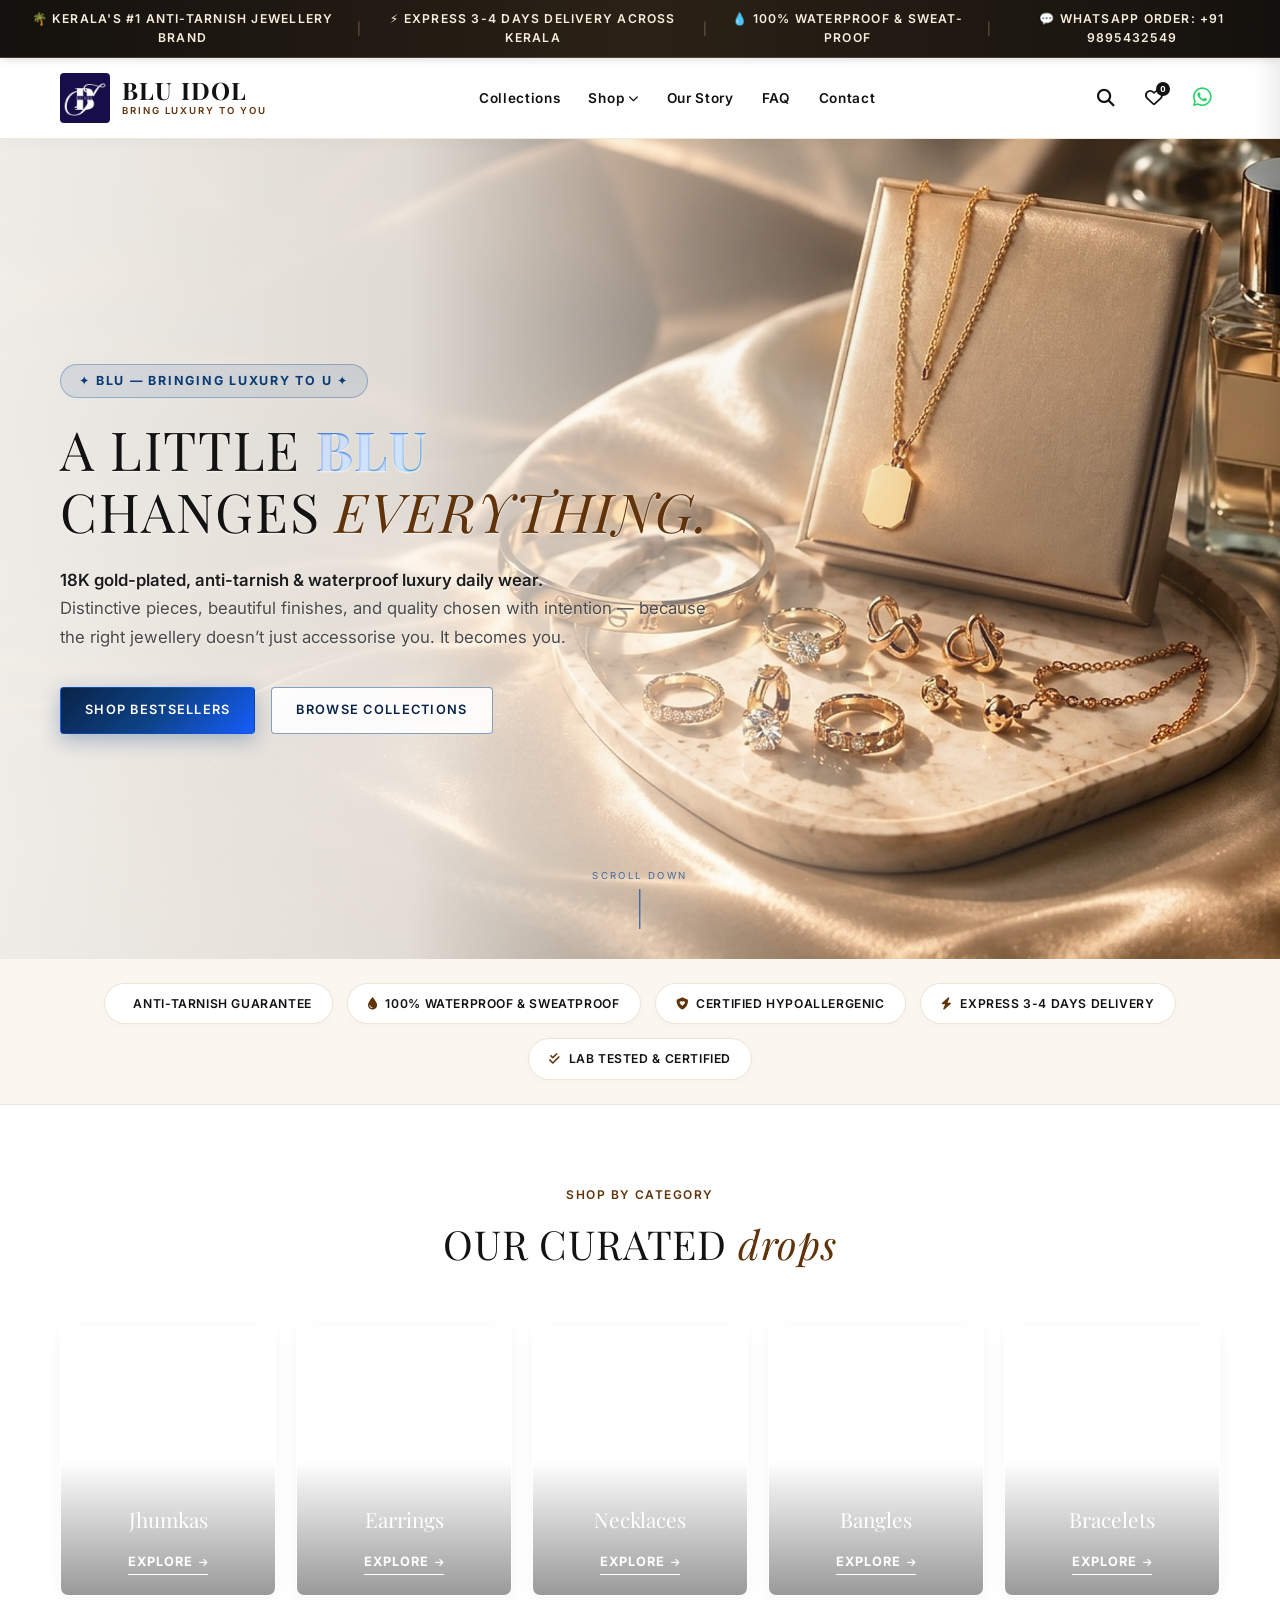
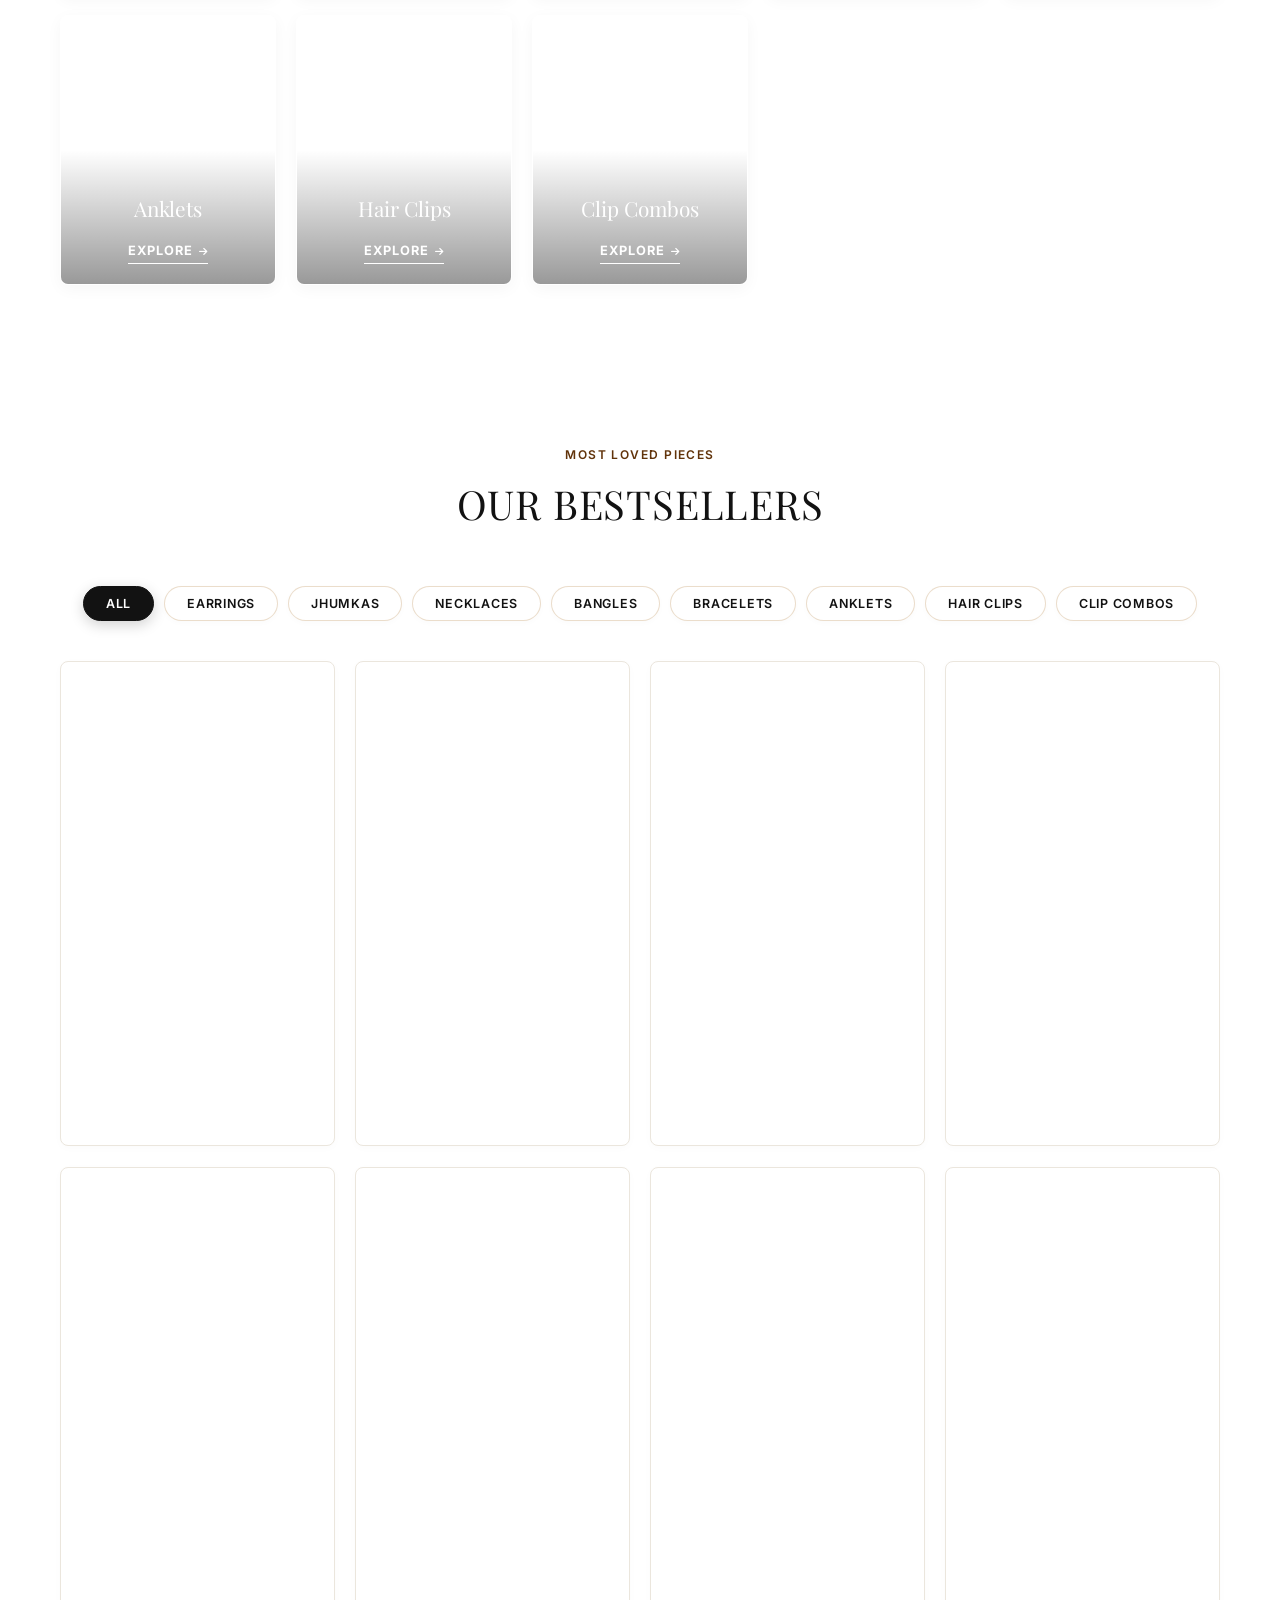
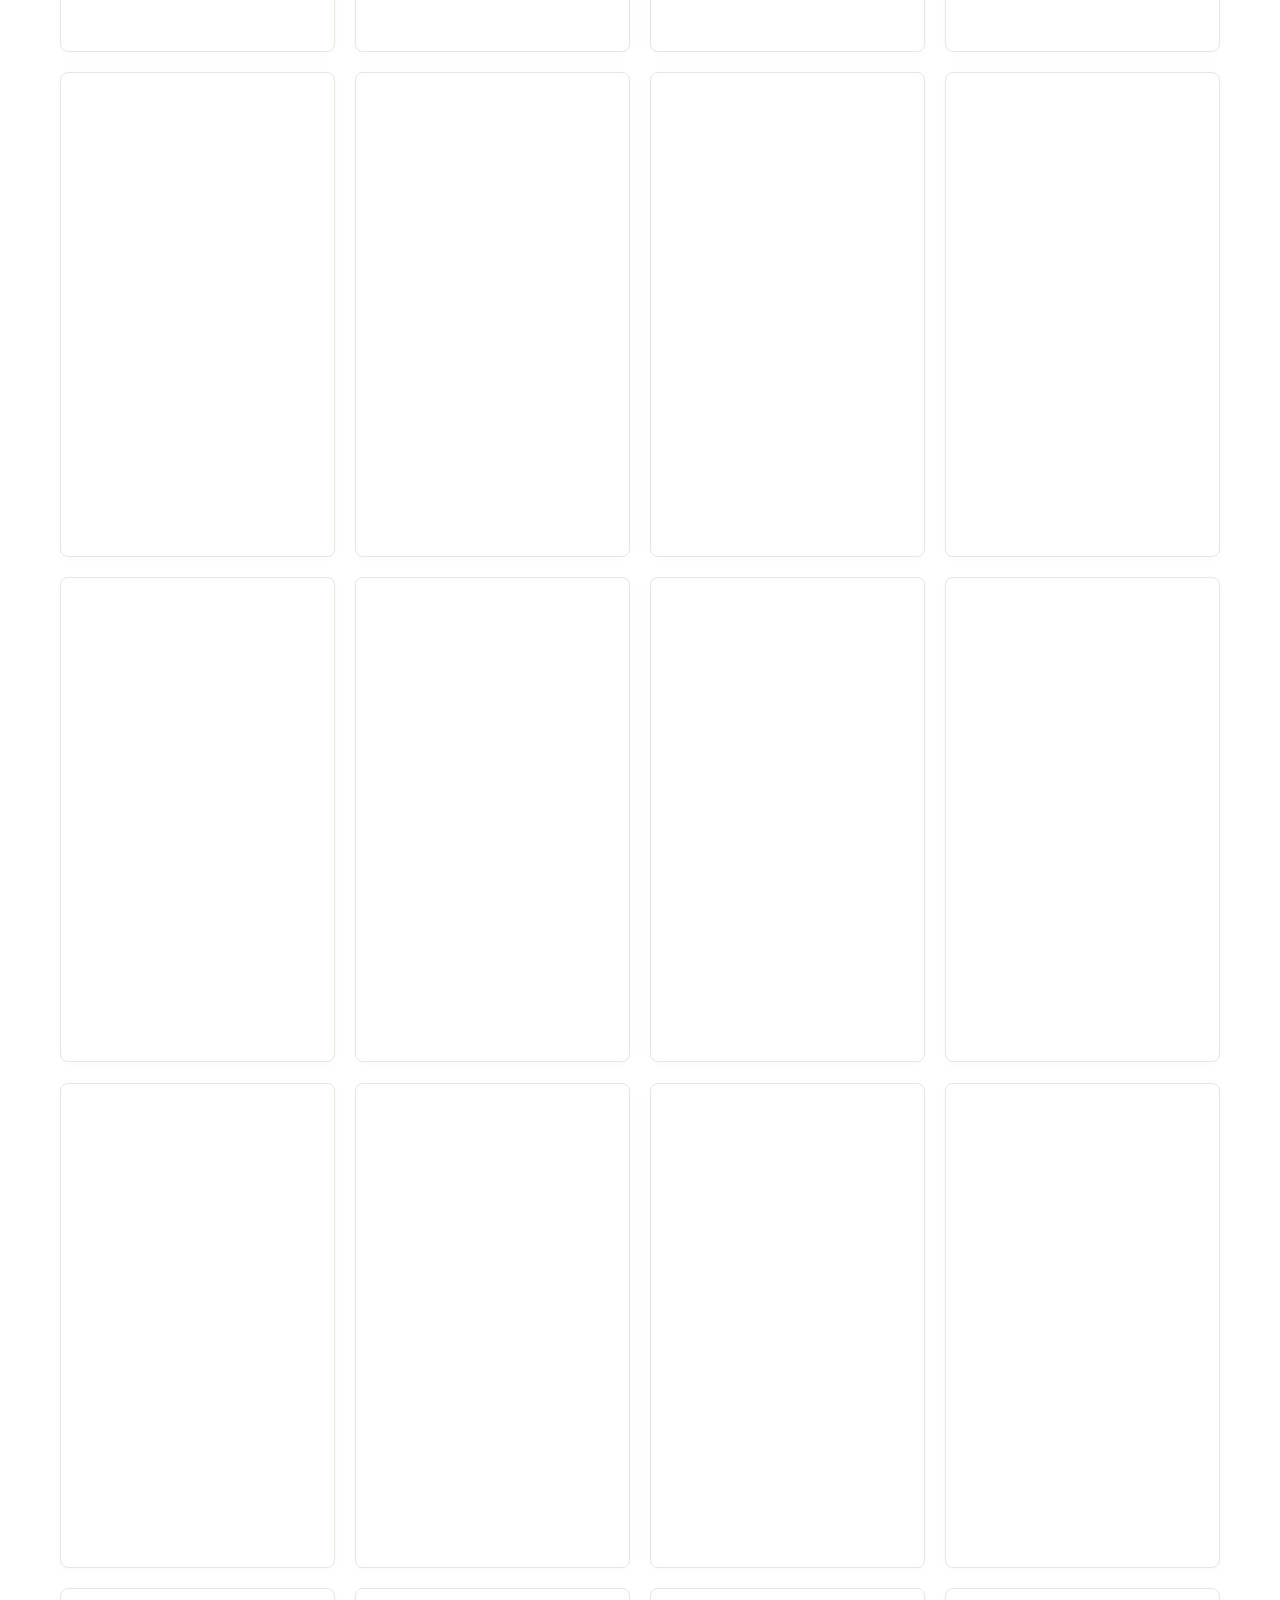
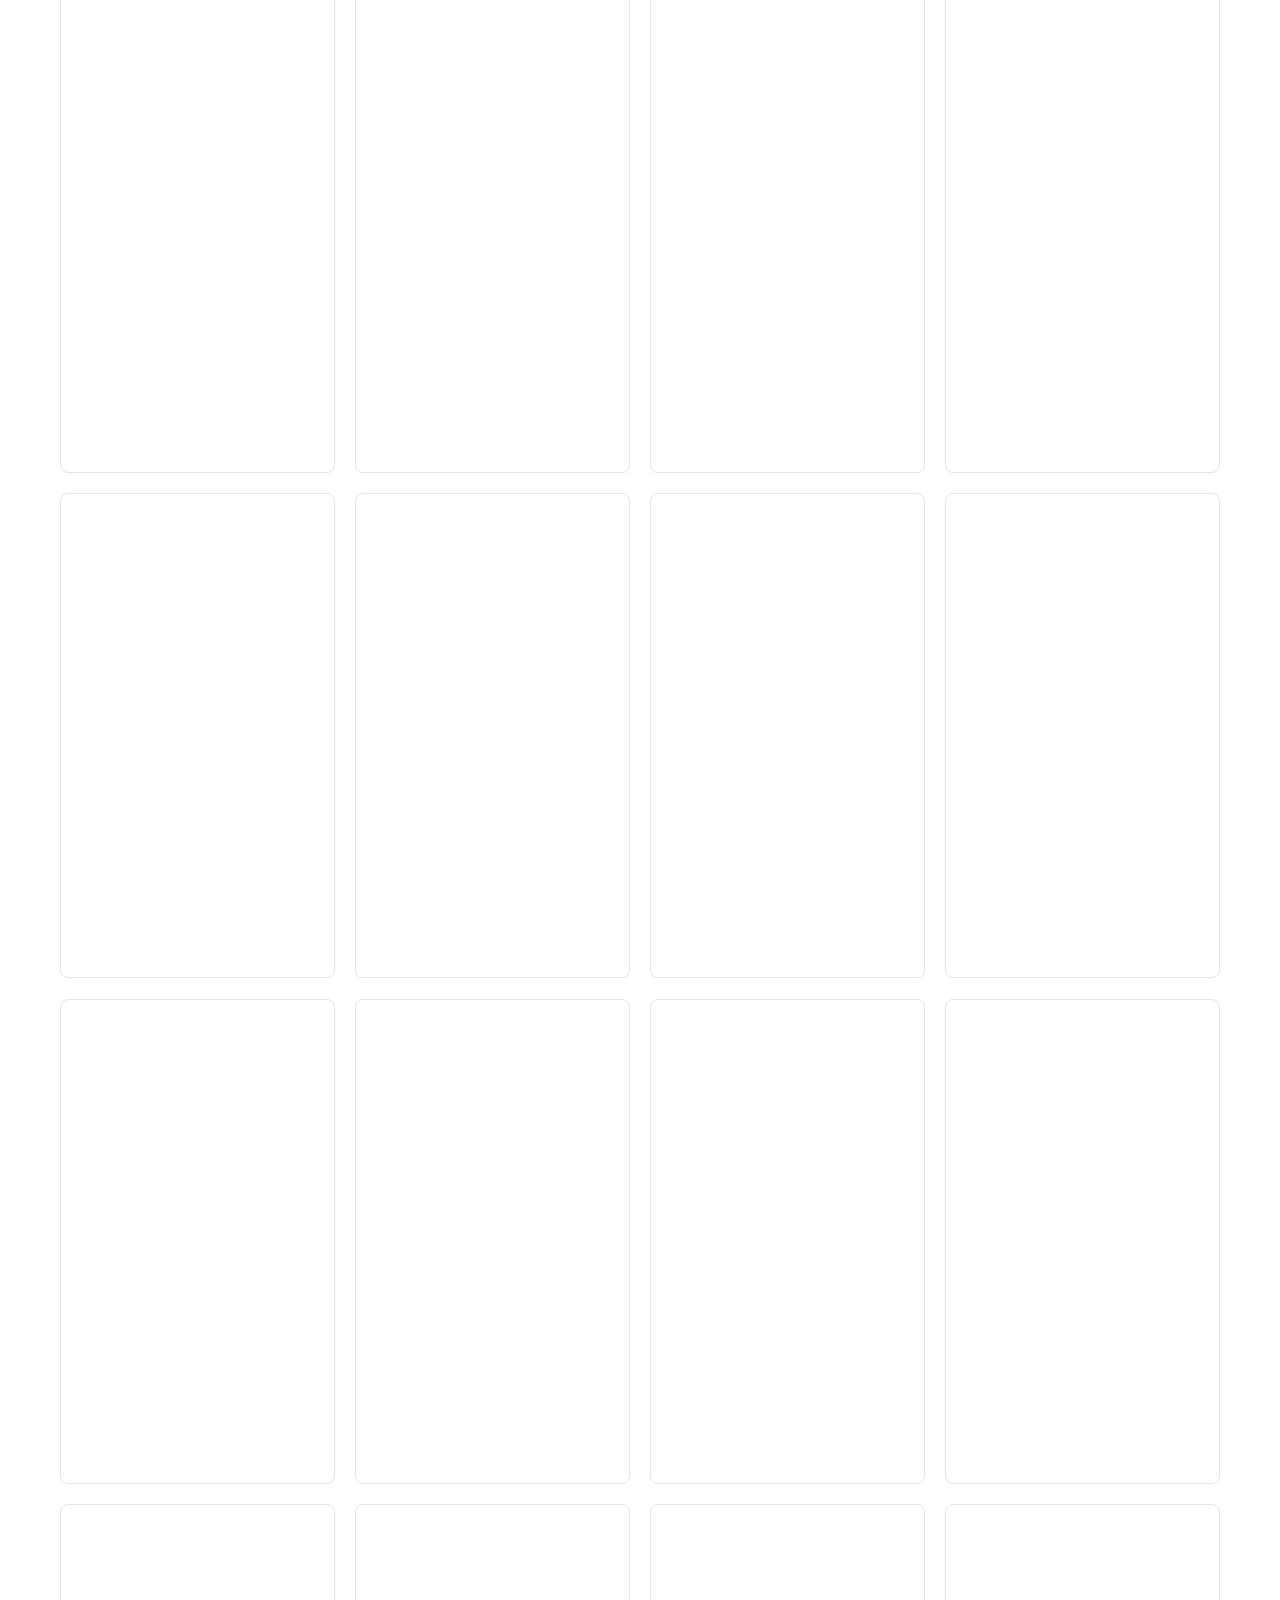
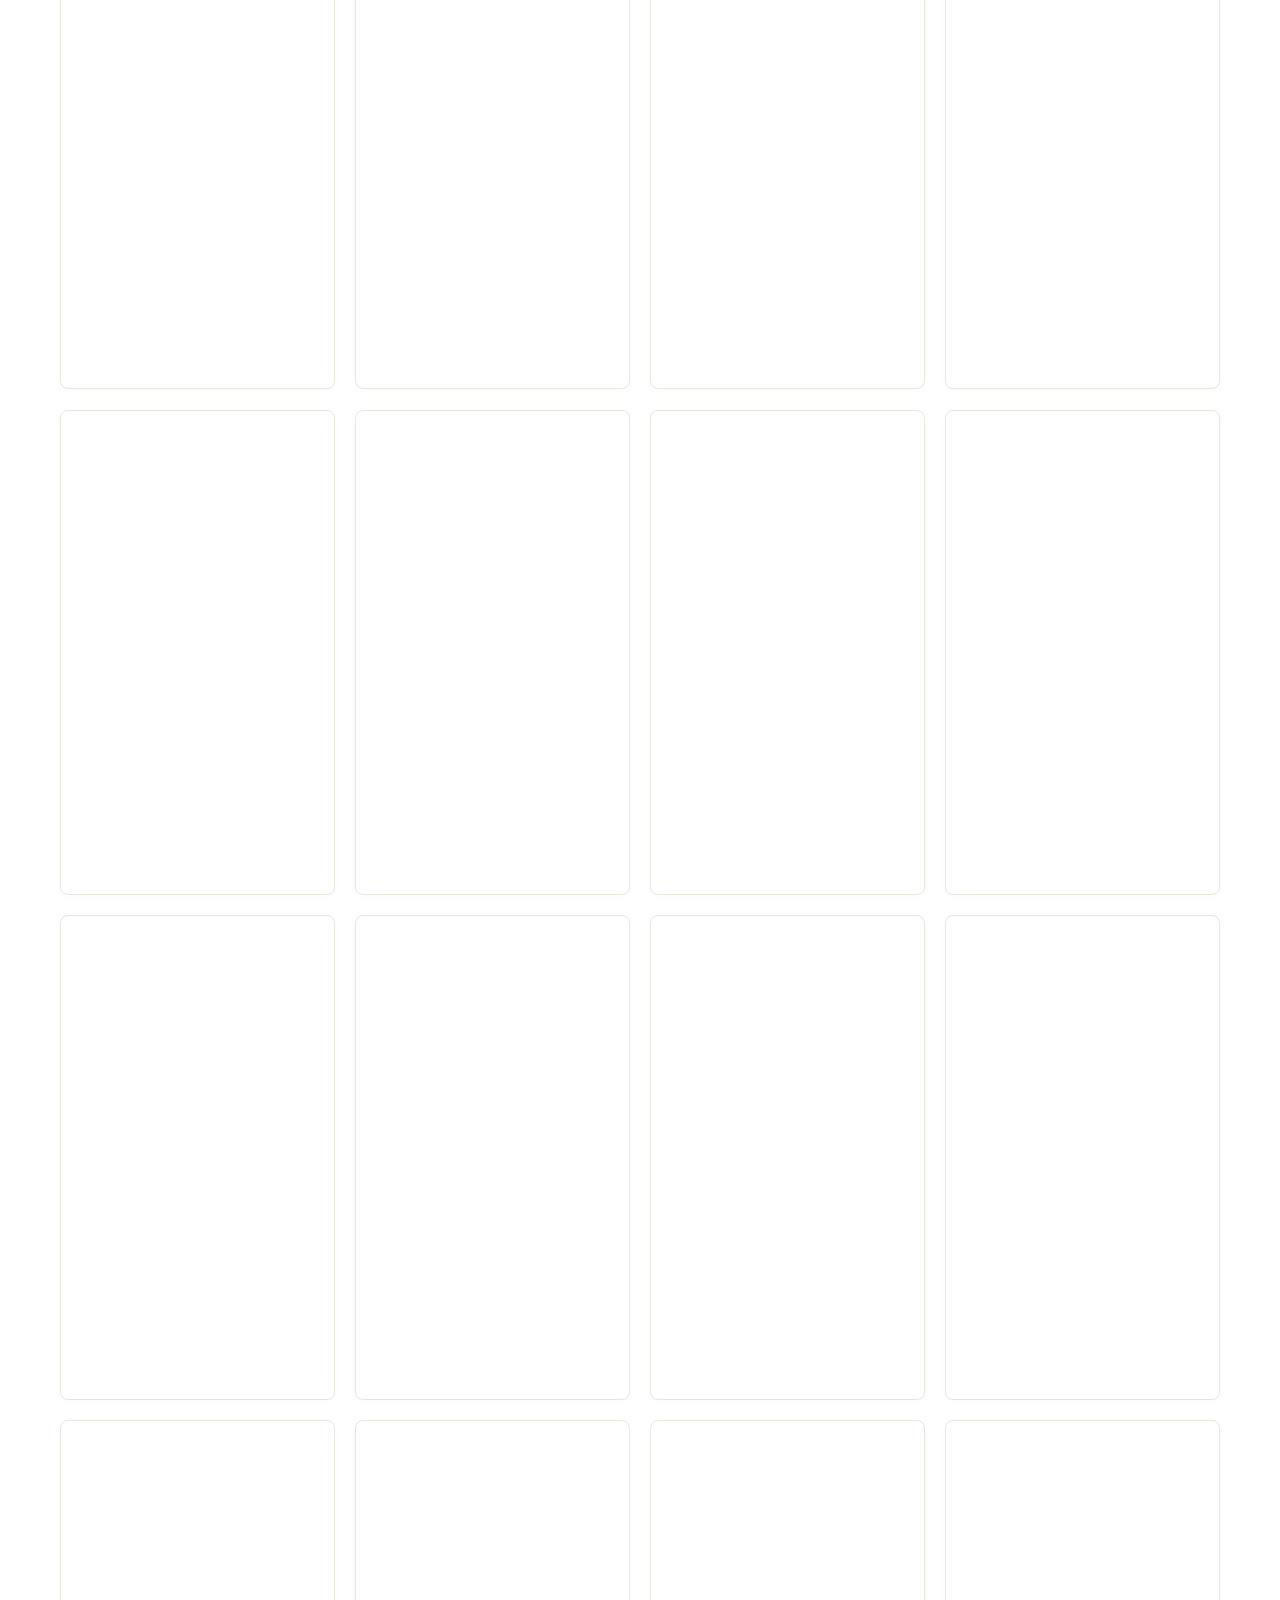
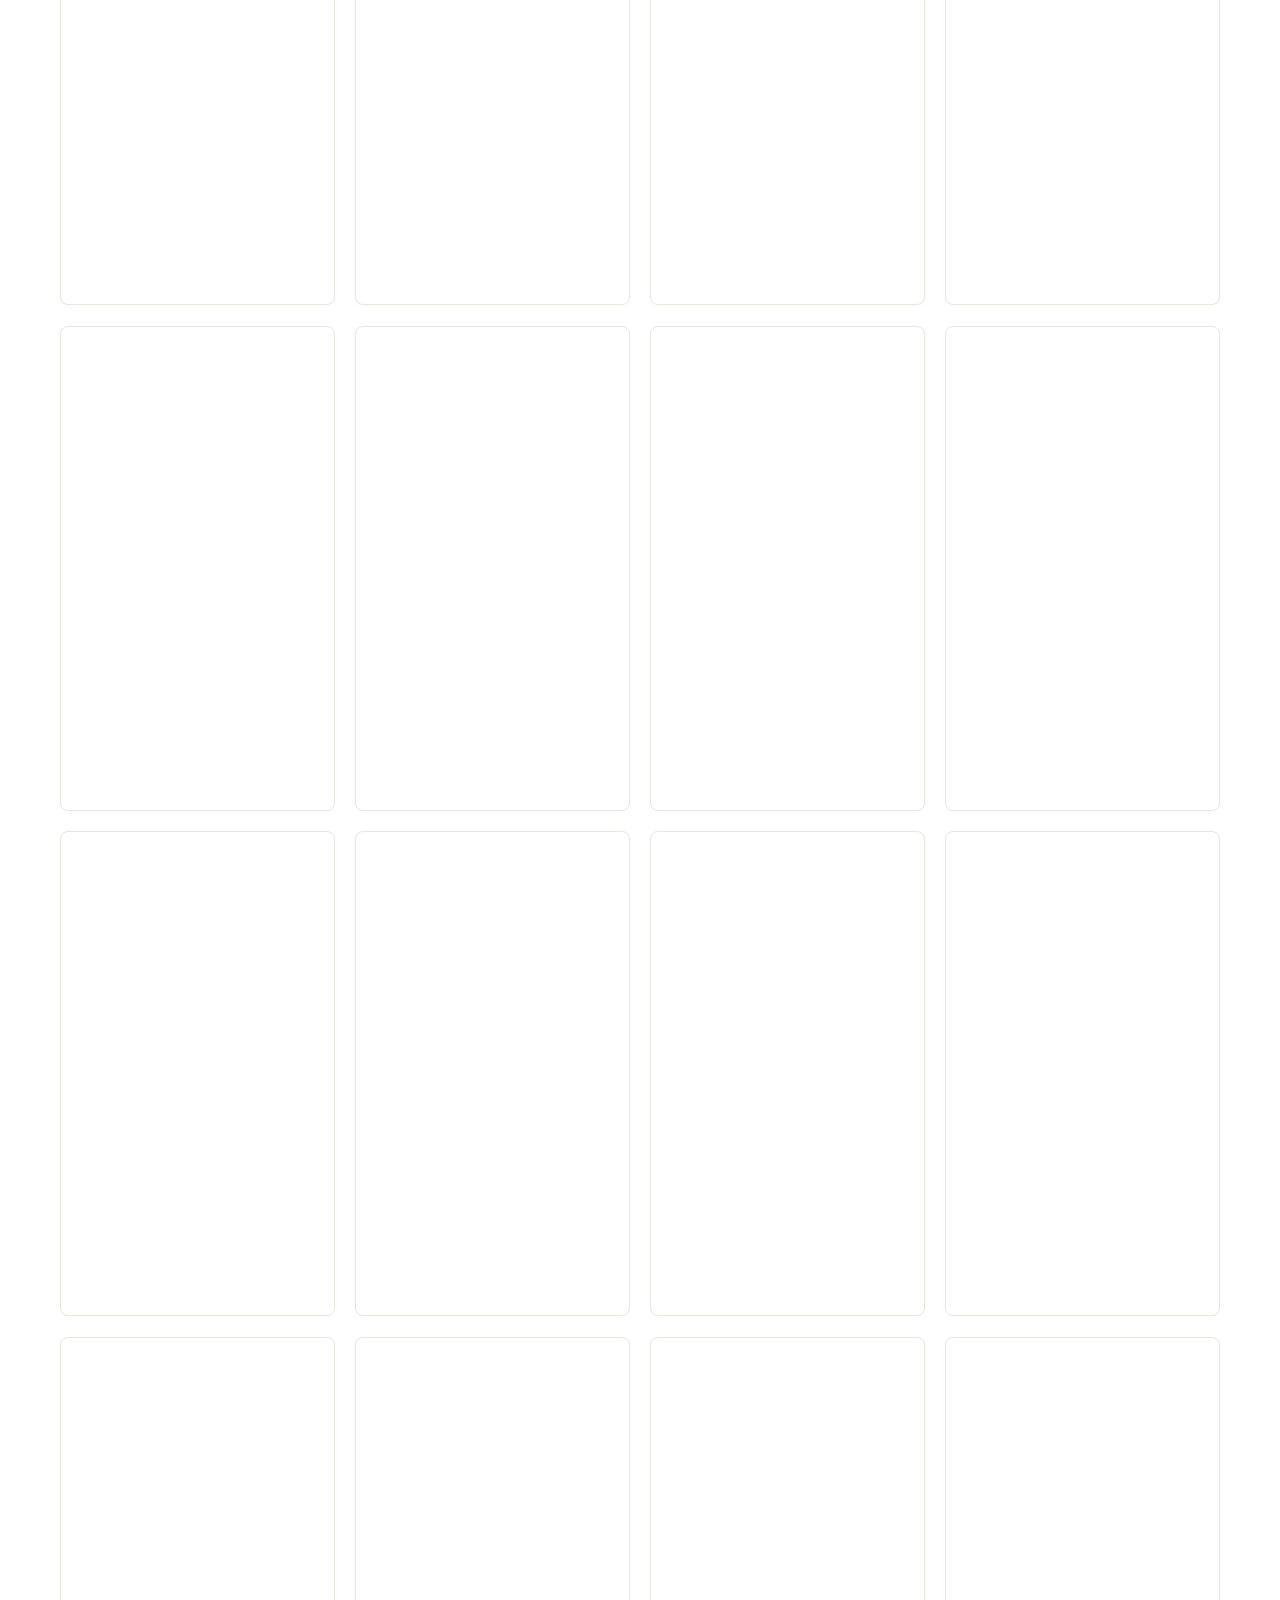
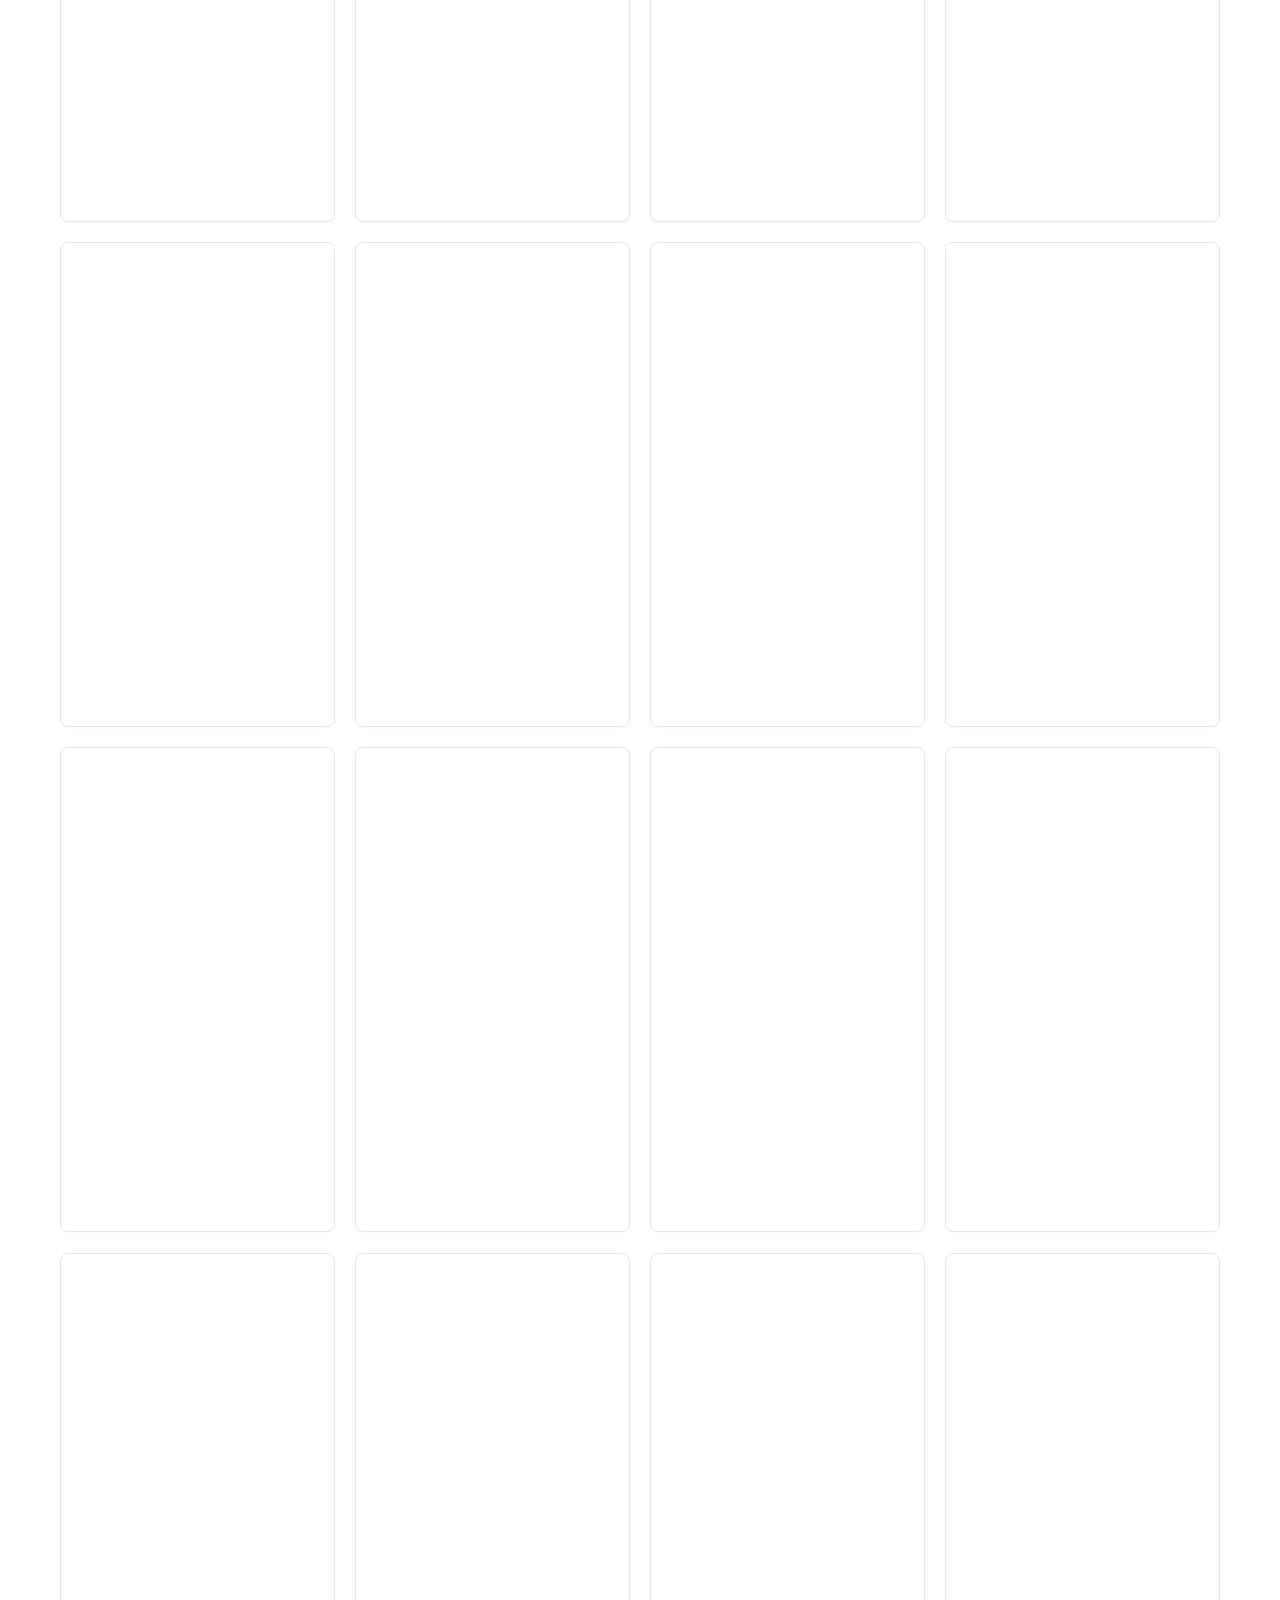
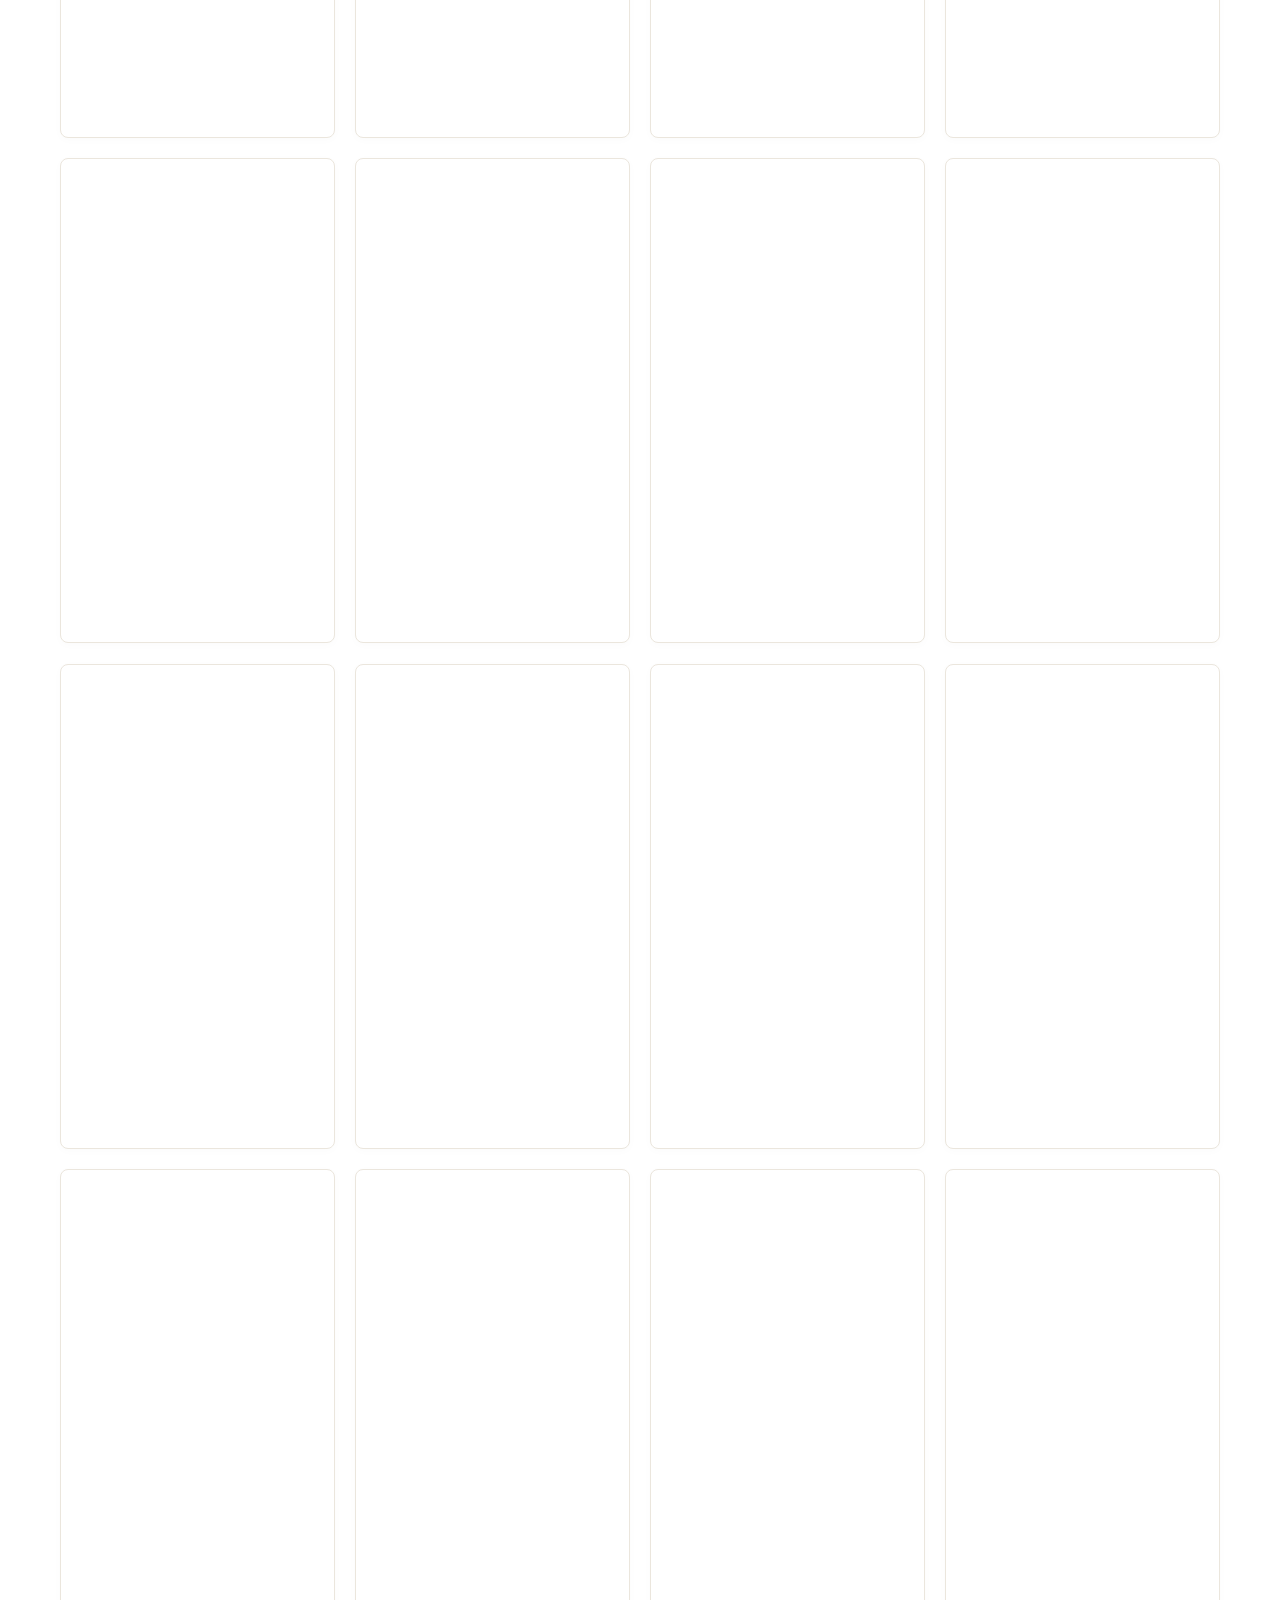
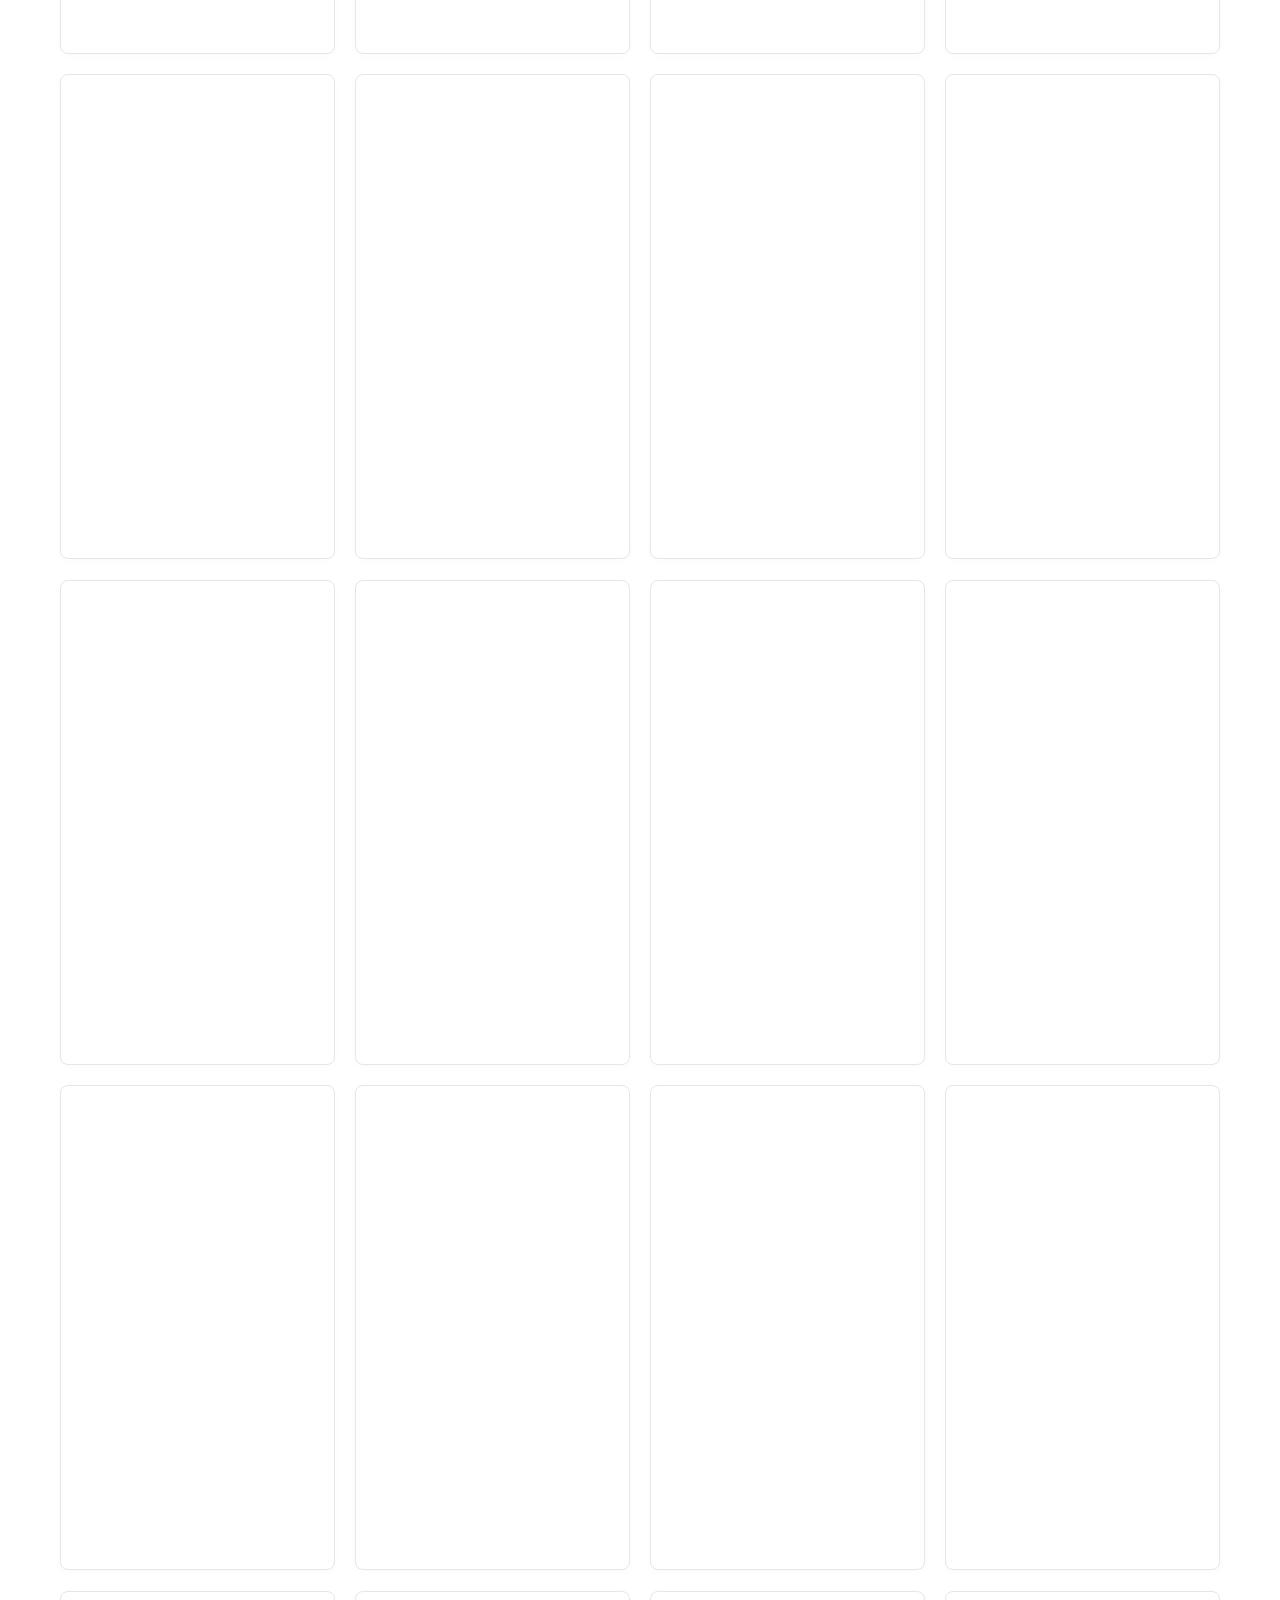
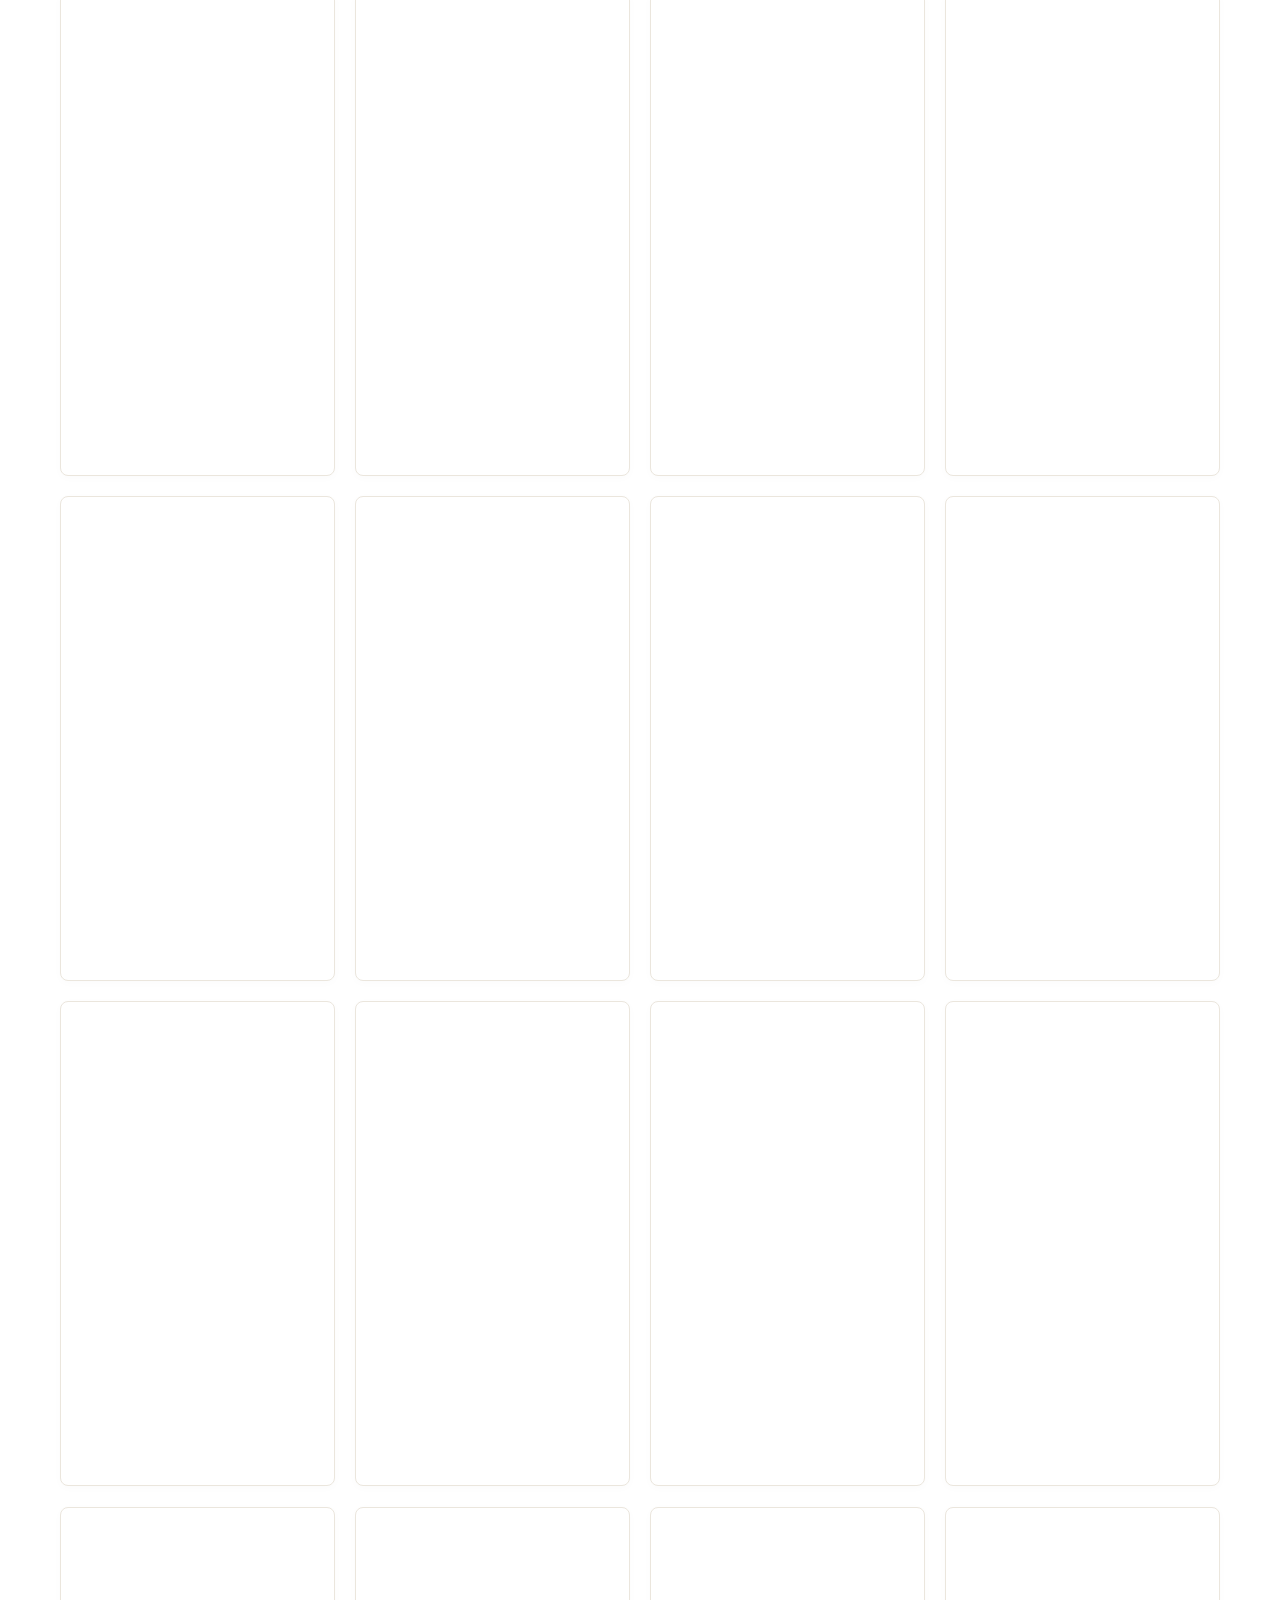
==== commit c3b62889: "feat(hero): upgrade hero image to 2K/Retina UHD studio quality for desktop and mobile" ====
--- a/index.html
+++ b/index.html
@@ -3675,7 +3675,8 @@
   <link rel="preconnect" href="https://cdnjs.cloudflare.com" crossorigin>
 
   <!-- Preload LCP Hero Image in next-gen WebP -->
-  <link rel="preload" as="image" href="images/hero-luxury.webp?v=20260918-hero-v6" type="image/webp" fetchpriority="high">
+  <link rel="preload" as="image" href="images/hero-luxury-mobile.webp?v=20260918-hero-uhd-v8" type="image/webp" media="(max-width: 768px)" fetchpriority="high">
+  <link rel="preload" as="image" href="images/hero-luxury.webp?v=20260918-hero-uhd-v8" type="image/webp" media="(min-width: 769px)" fetchpriority="high">
   <link href="https://fonts.googleapis.com/css2?family=Playfair+Display:ital,wght@0,400;0,600;0,700;1,400&family=Inter:wght@300;400;500;600;700&display=swap" rel="stylesheet">
 
   <!-- Font Awesome -->
@@ -3683,7 +3684,7 @@
   <link rel="preload" href="https://cdnjs.cloudflare.com/ajax/libs/font-awesome/6.5.0/css/all.min.css" as="style" onload="this.onload=null;this.rel='stylesheet'">
   <noscript><link rel="stylesheet" href="https://cdnjs.cloudflare.com/ajax/libs/font-awesome/6.5.0/css/all.min.css"></noscript>
 
-  <link rel="stylesheet" href="style.css?v=20260918-hero-v7">
+  <link rel="stylesheet" href="style.css?v=20260918-hero-uhd-v8">
 
   <!-- Critical Hero Sapphire Luxury Styling (Overrides cached stylesheets) -->
   <style id="hero-critical-blue-theme">
@@ -4008,10 +4009,10 @@
   <section class="hero" id="hero">
     <div class="hero-bg">
       <picture class="hero-picture">
-        <source media="(max-width: 768px)" srcset="images/hero-luxury-mobile.webp?v=20260918-hero-v7" type="image/webp">
-        <source media="(max-width: 768px)" srcset="images/hero-luxury-mobile.jpg?v=20260918-hero-v7" type="image/jpeg">
-        <source srcset="images/hero-luxury.webp?v=20260918-hero-v7" type="image/webp">
-        <img src="images/hero-luxury.jpg?v=20260918-hero-v7" alt="Blu Idol - 18K Gold Plated Jewellery" class="hero-img" loading="eager" fetchpriority="high" decoding="async" width="1536" height="864">
+        <source media="(max-width: 768px)" srcset="images/hero-luxury-mobile.webp?v=20260918-hero-uhd-v8" type="image/webp">
+        <source media="(max-width: 768px)" srcset="images/hero-luxury-mobile.jpg?v=20260918-hero-uhd-v8" type="image/jpeg">
+        <source srcset="images/hero-luxury.webp?v=20260918-hero-uhd-v8" type="image/webp">
+        <img src="images/hero-luxury.jpg?v=20260918-hero-uhd-v8" alt="Blu Idol - 18K Gold Plated Jewellery" class="hero-img" loading="eager" fetchpriority="high" decoding="async" width="2048" height="1152">
       </picture>
       <div class="hero-color-grade"></div>
       <div class="hero-overlay"></div>
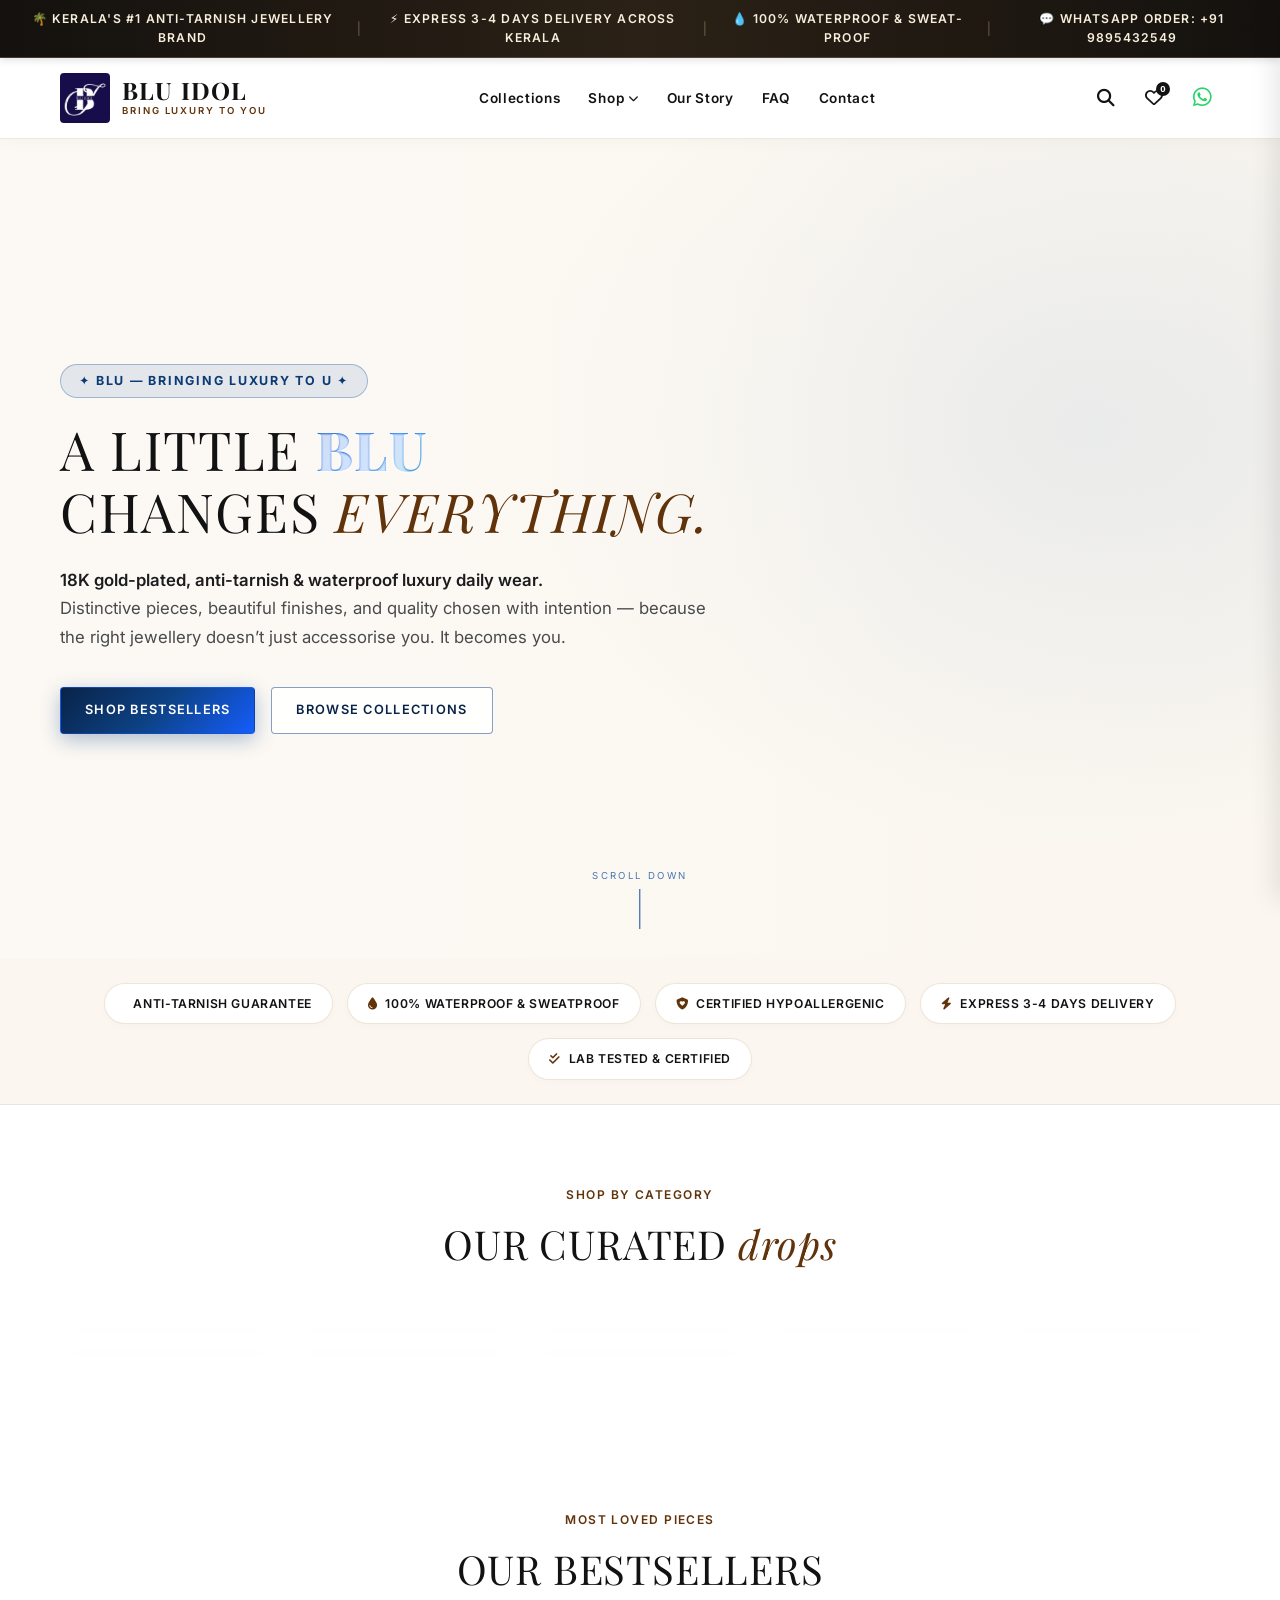
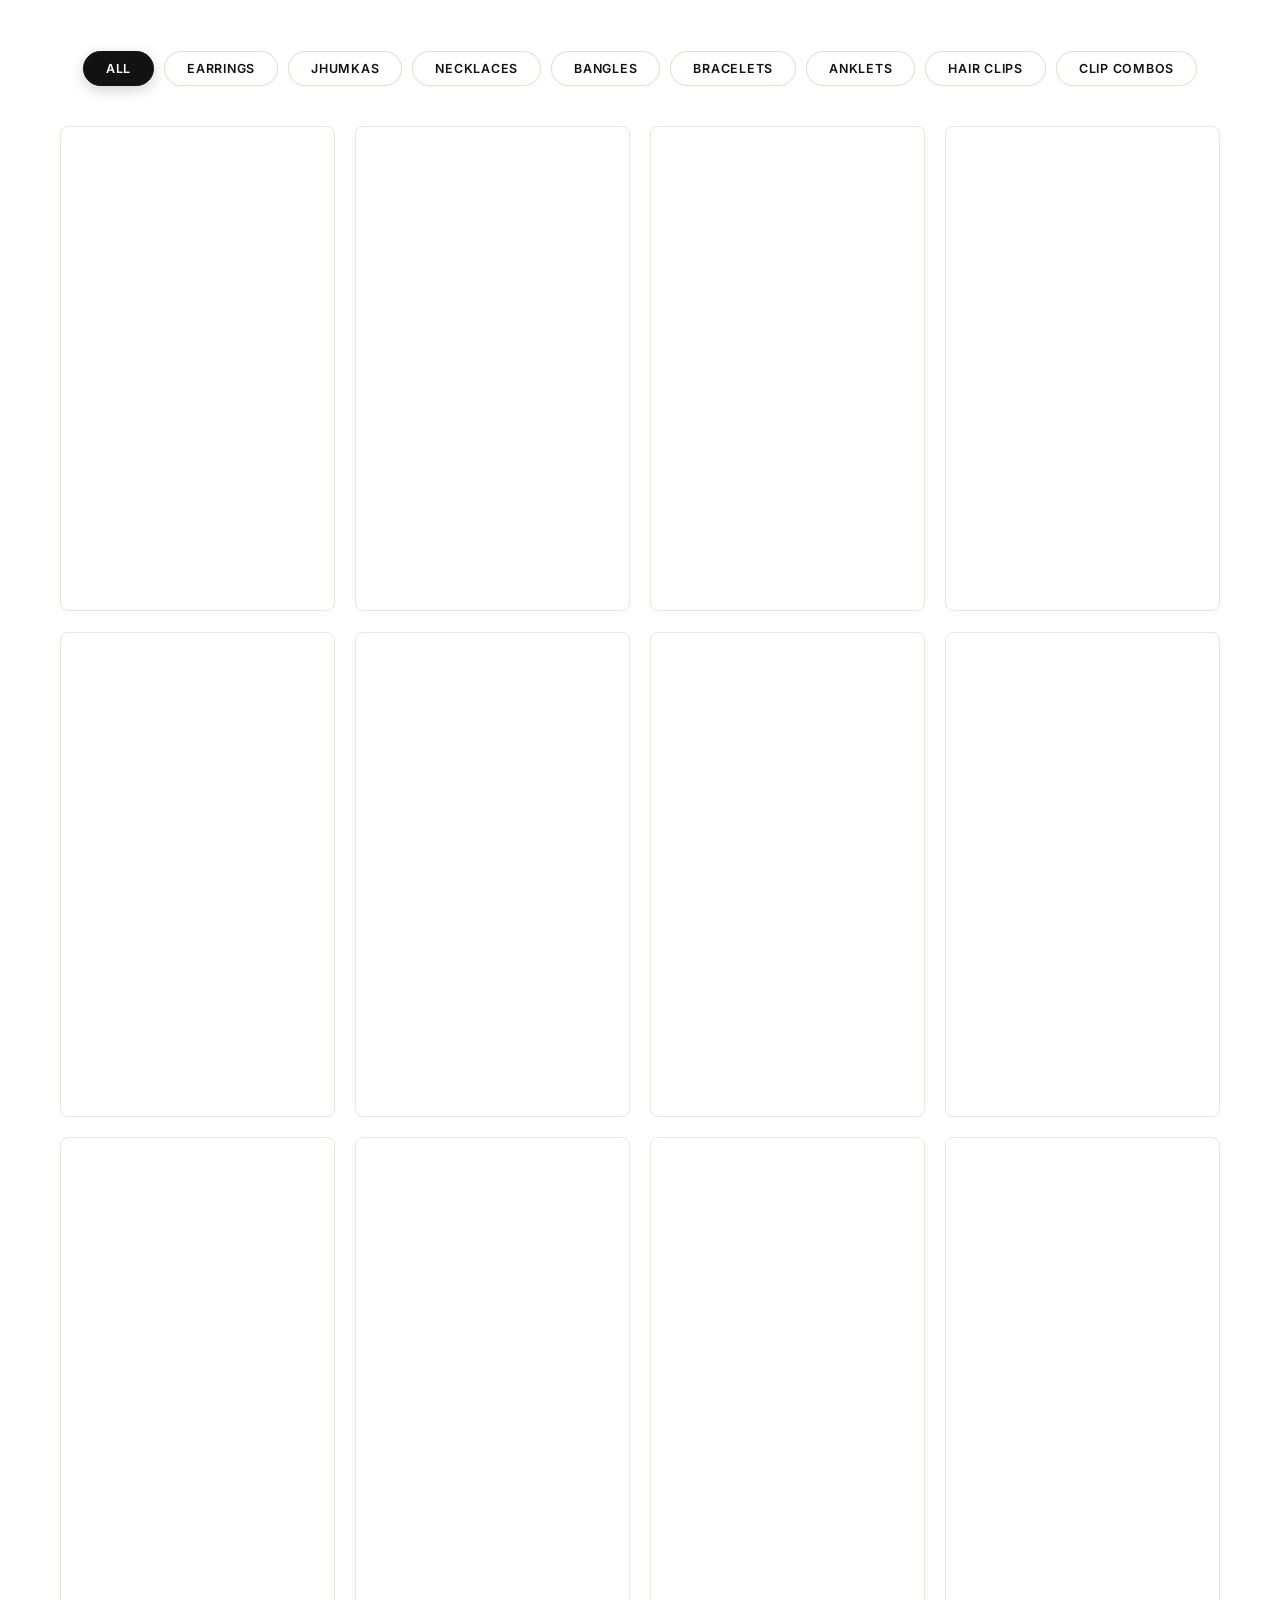
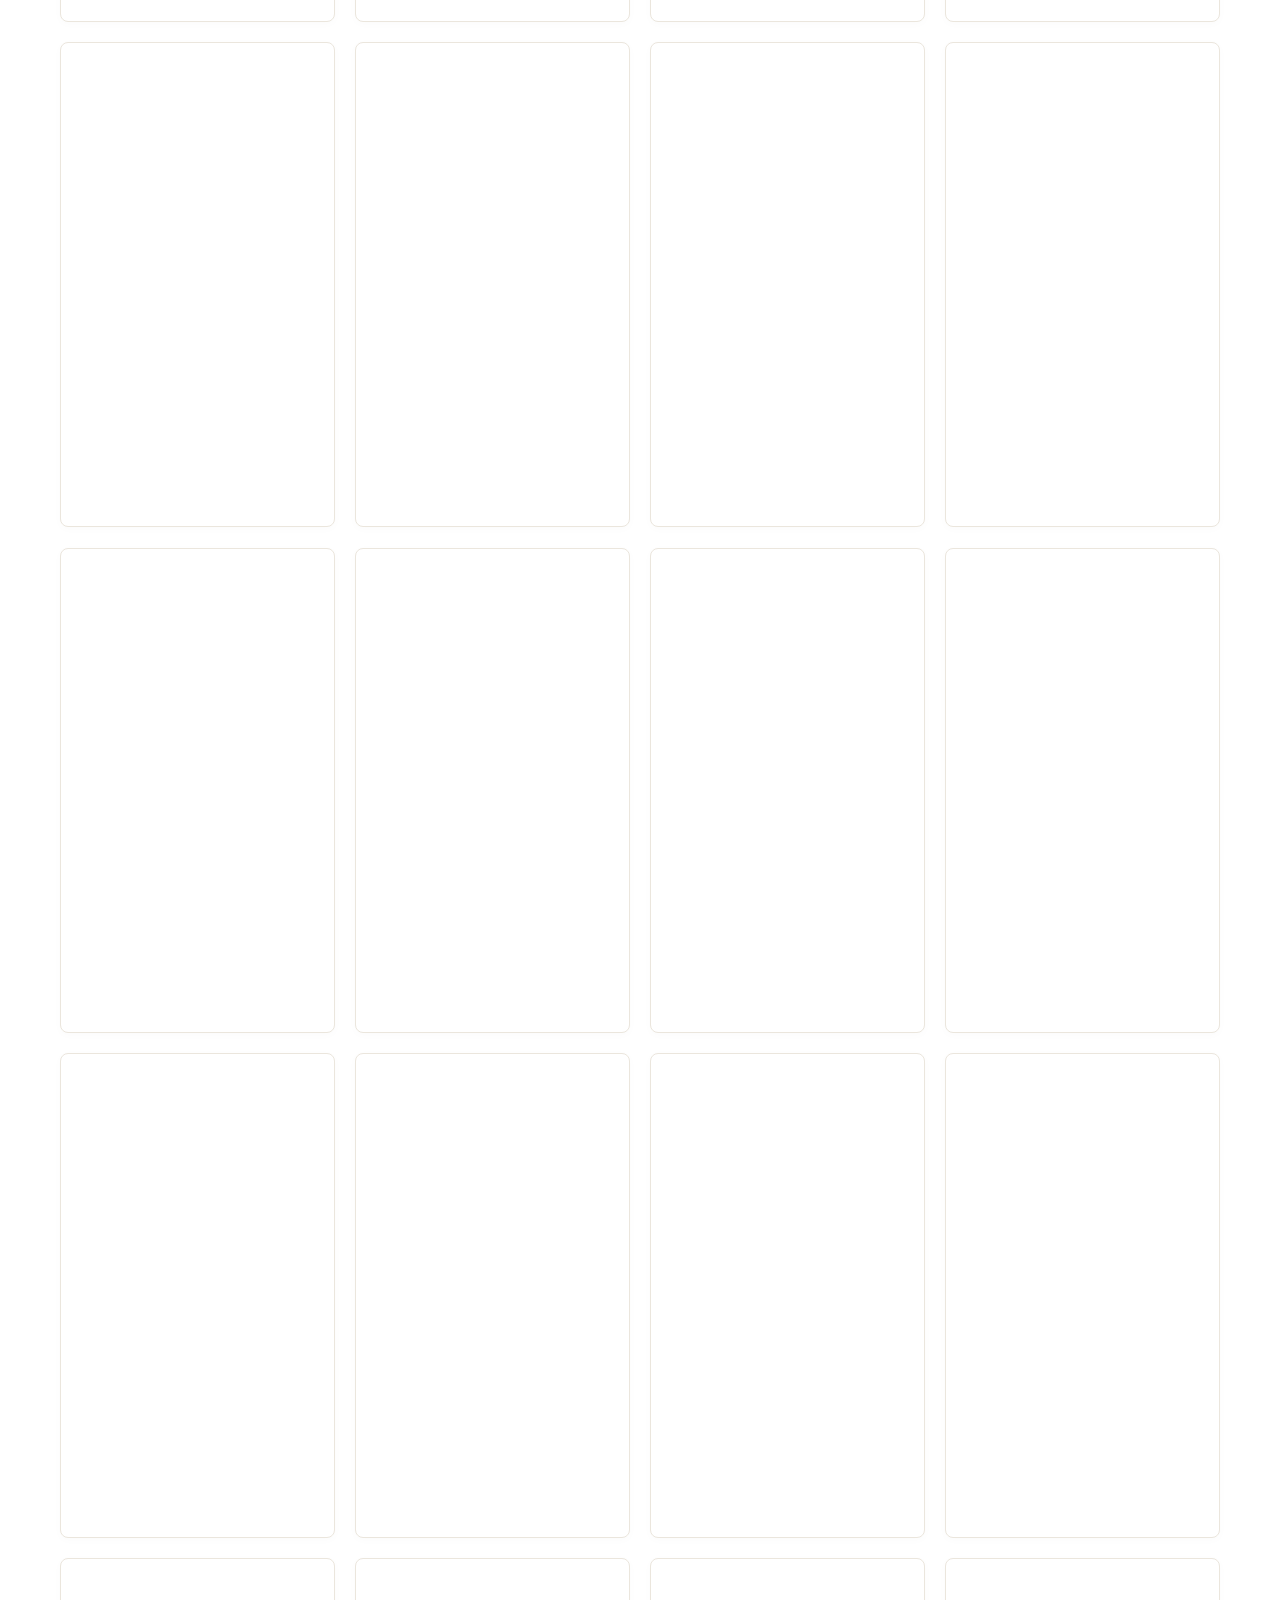
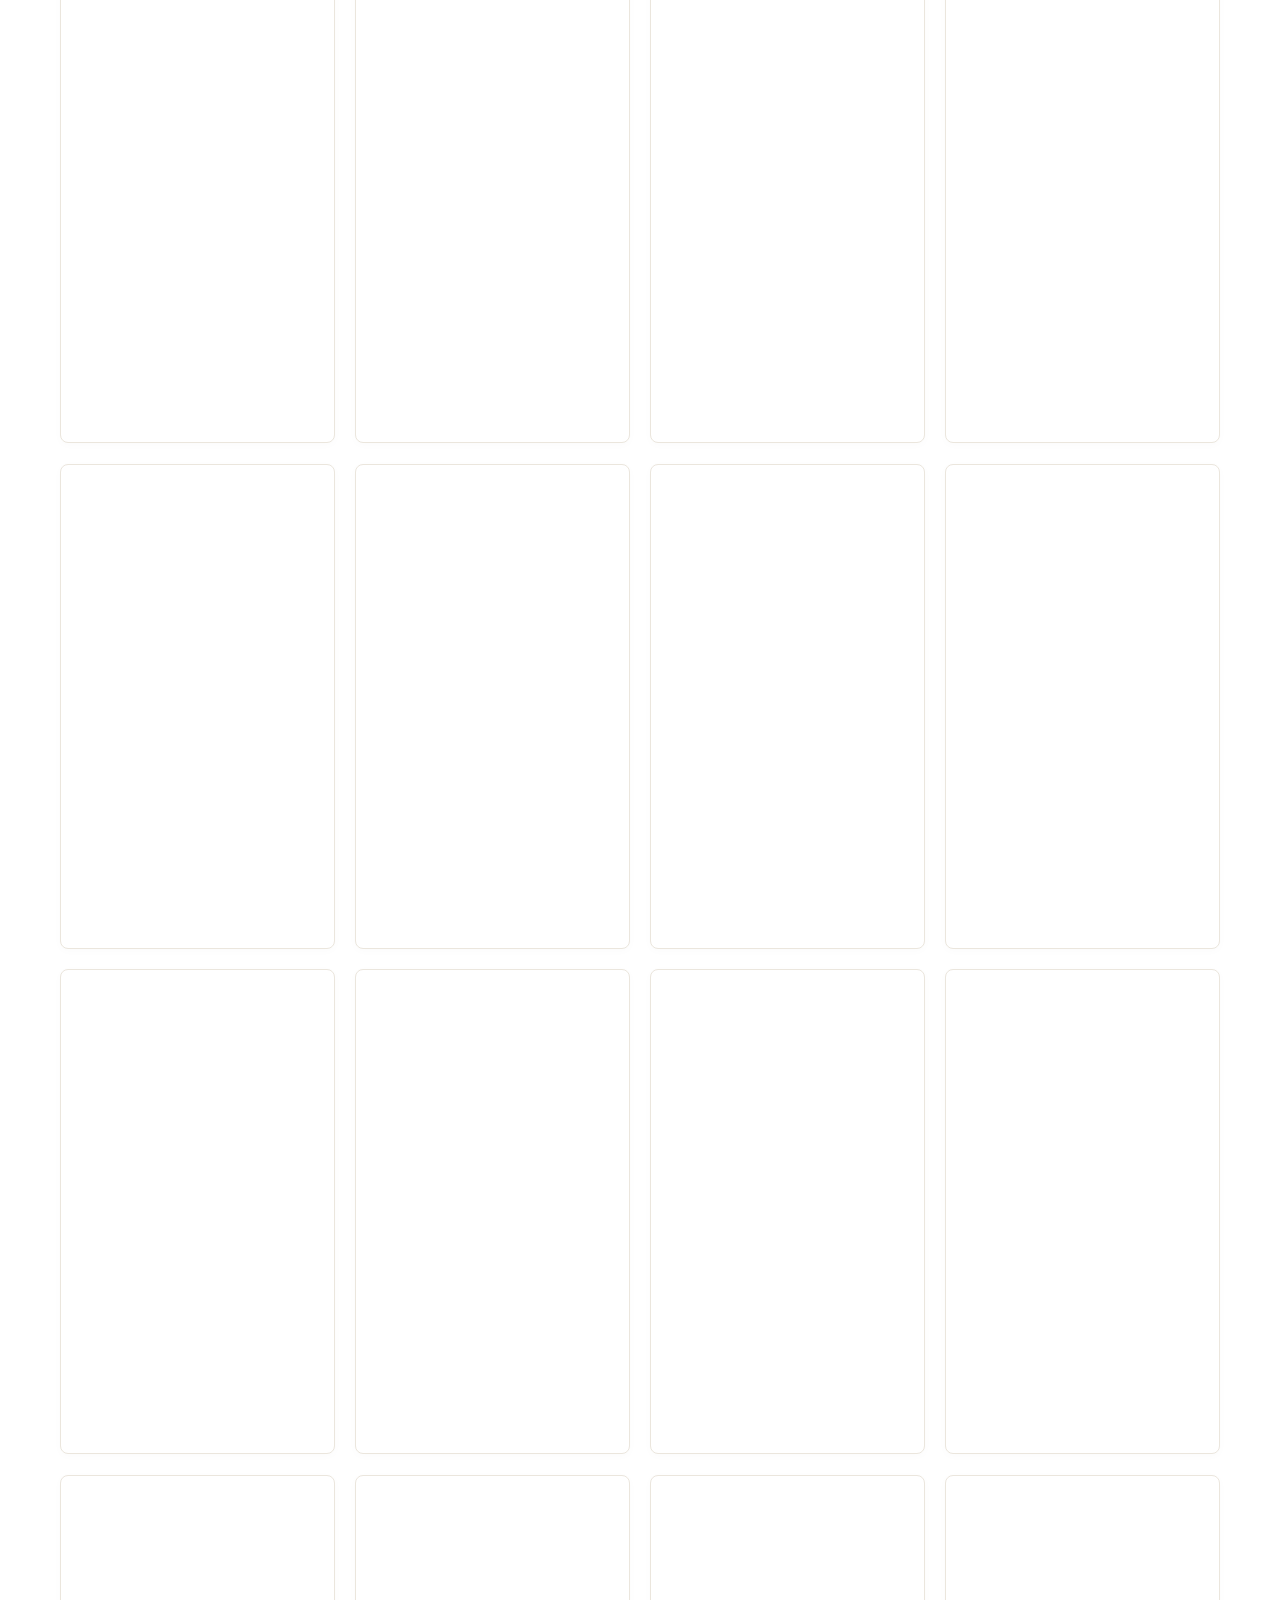
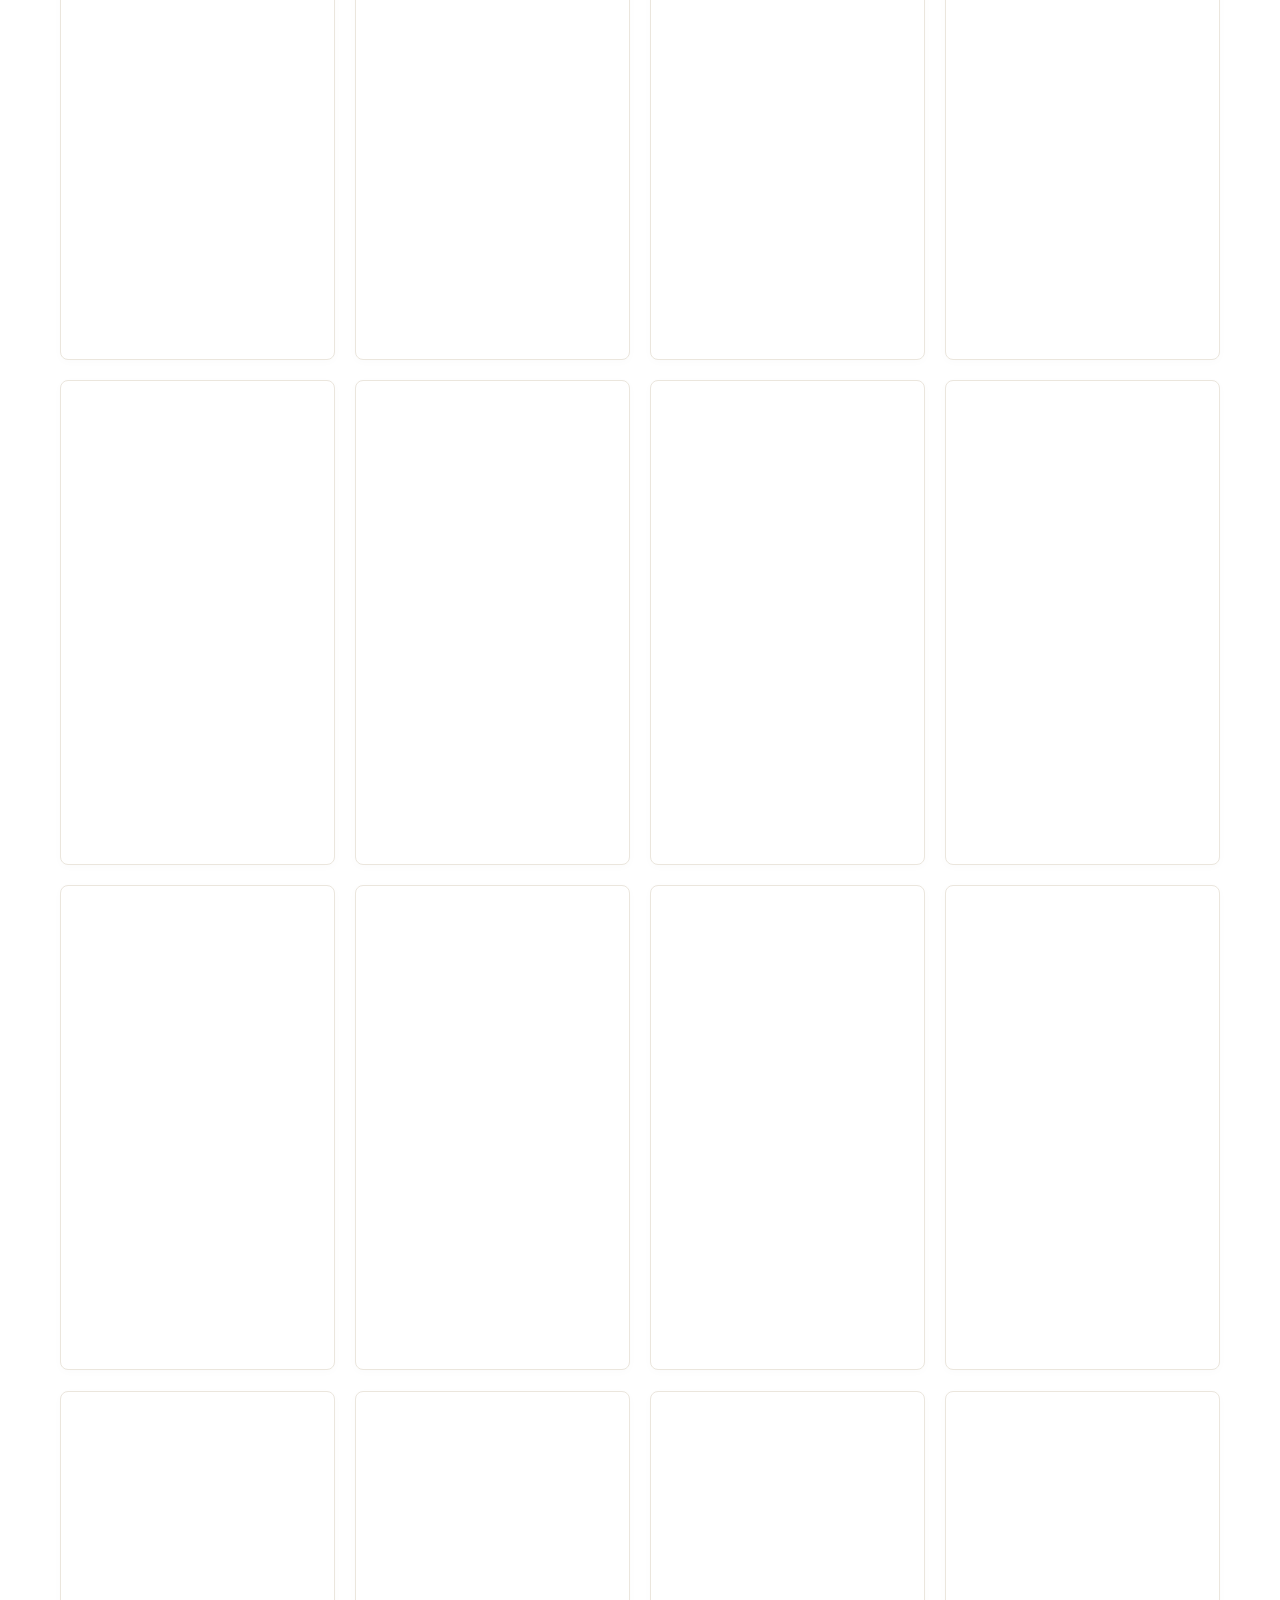
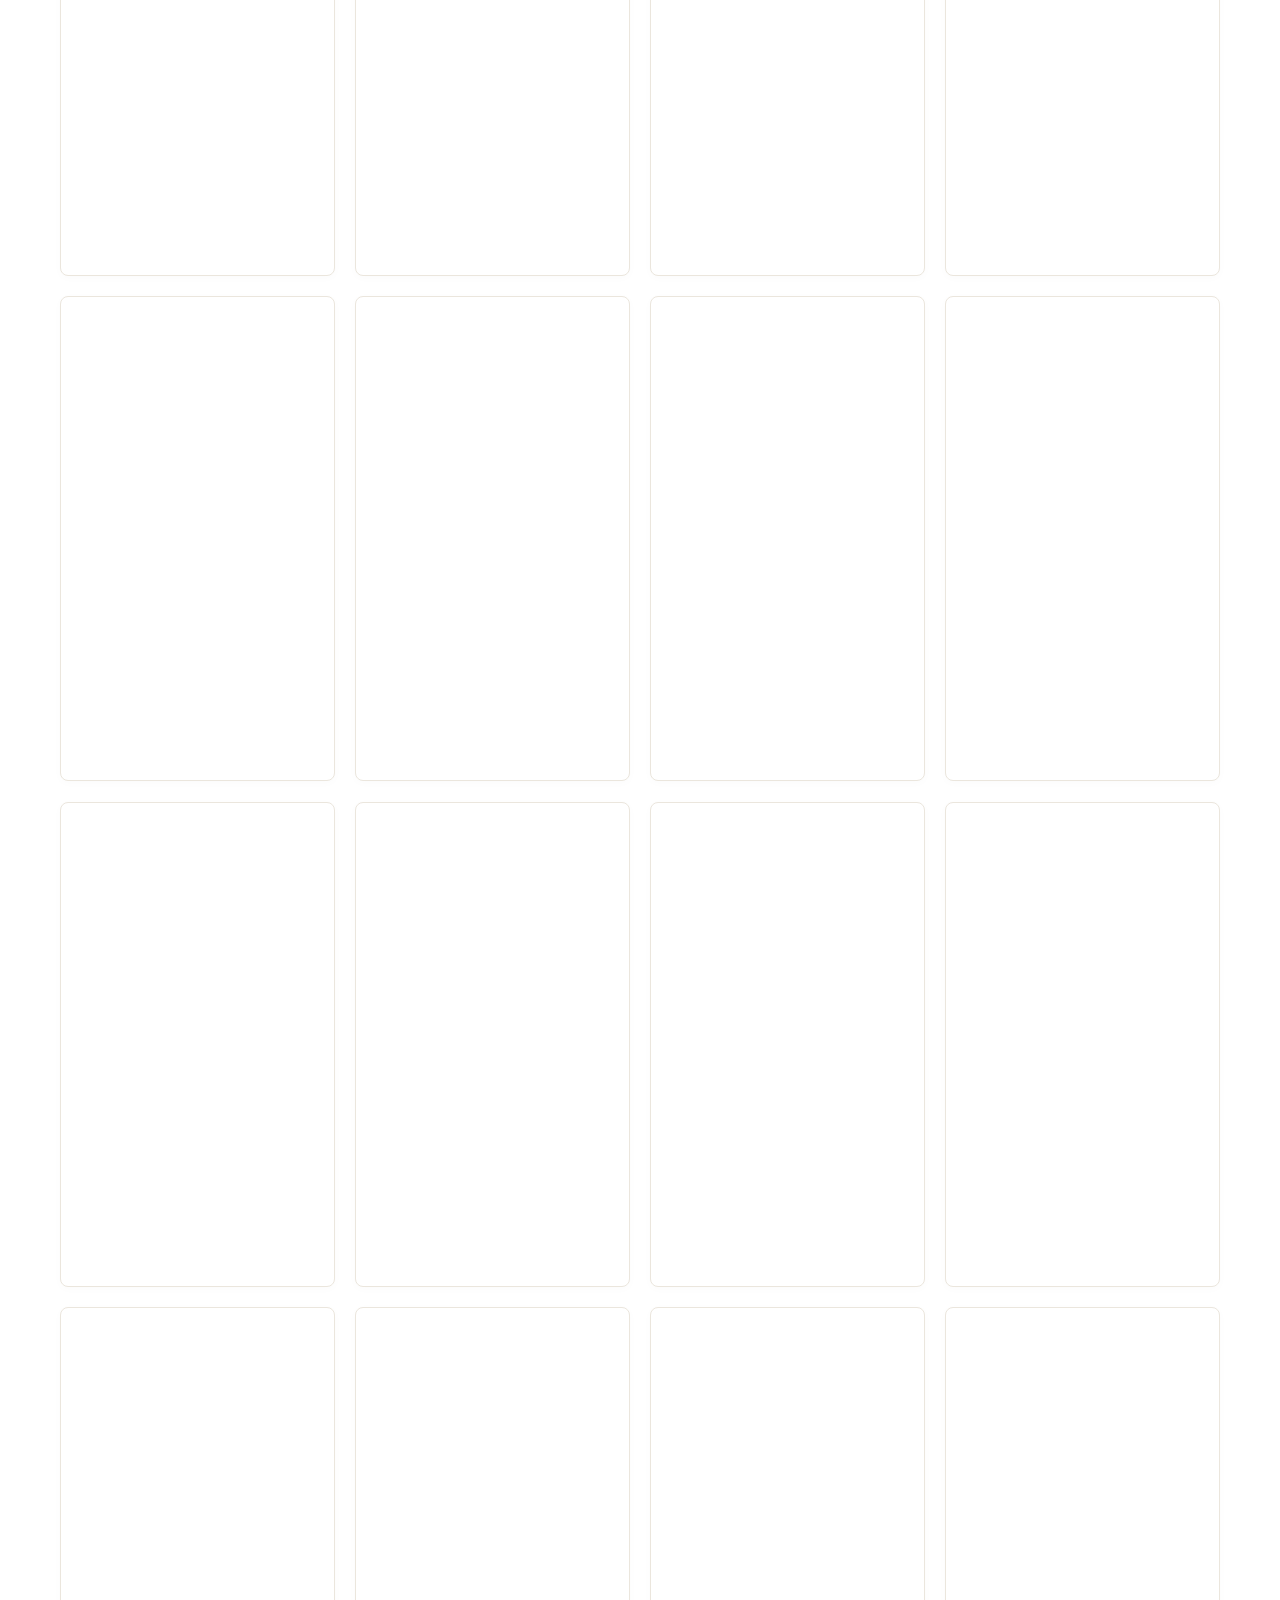
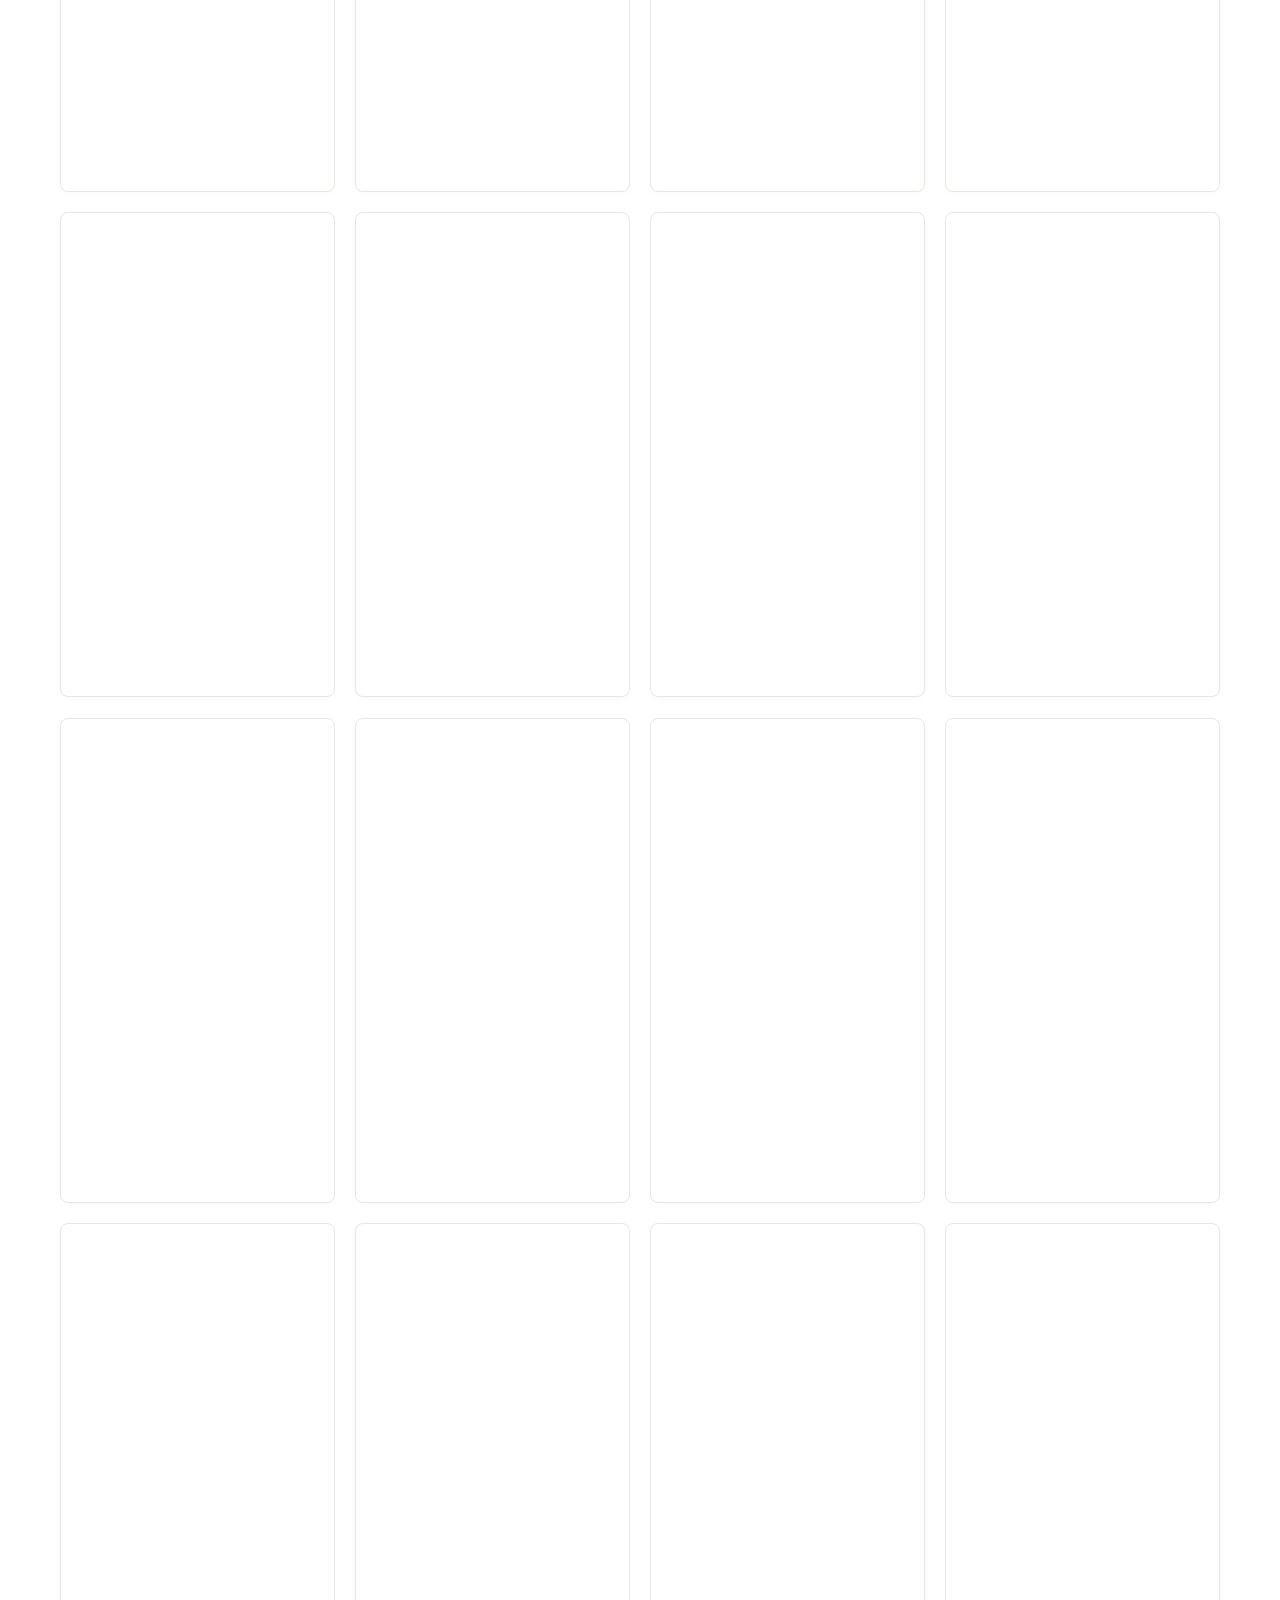
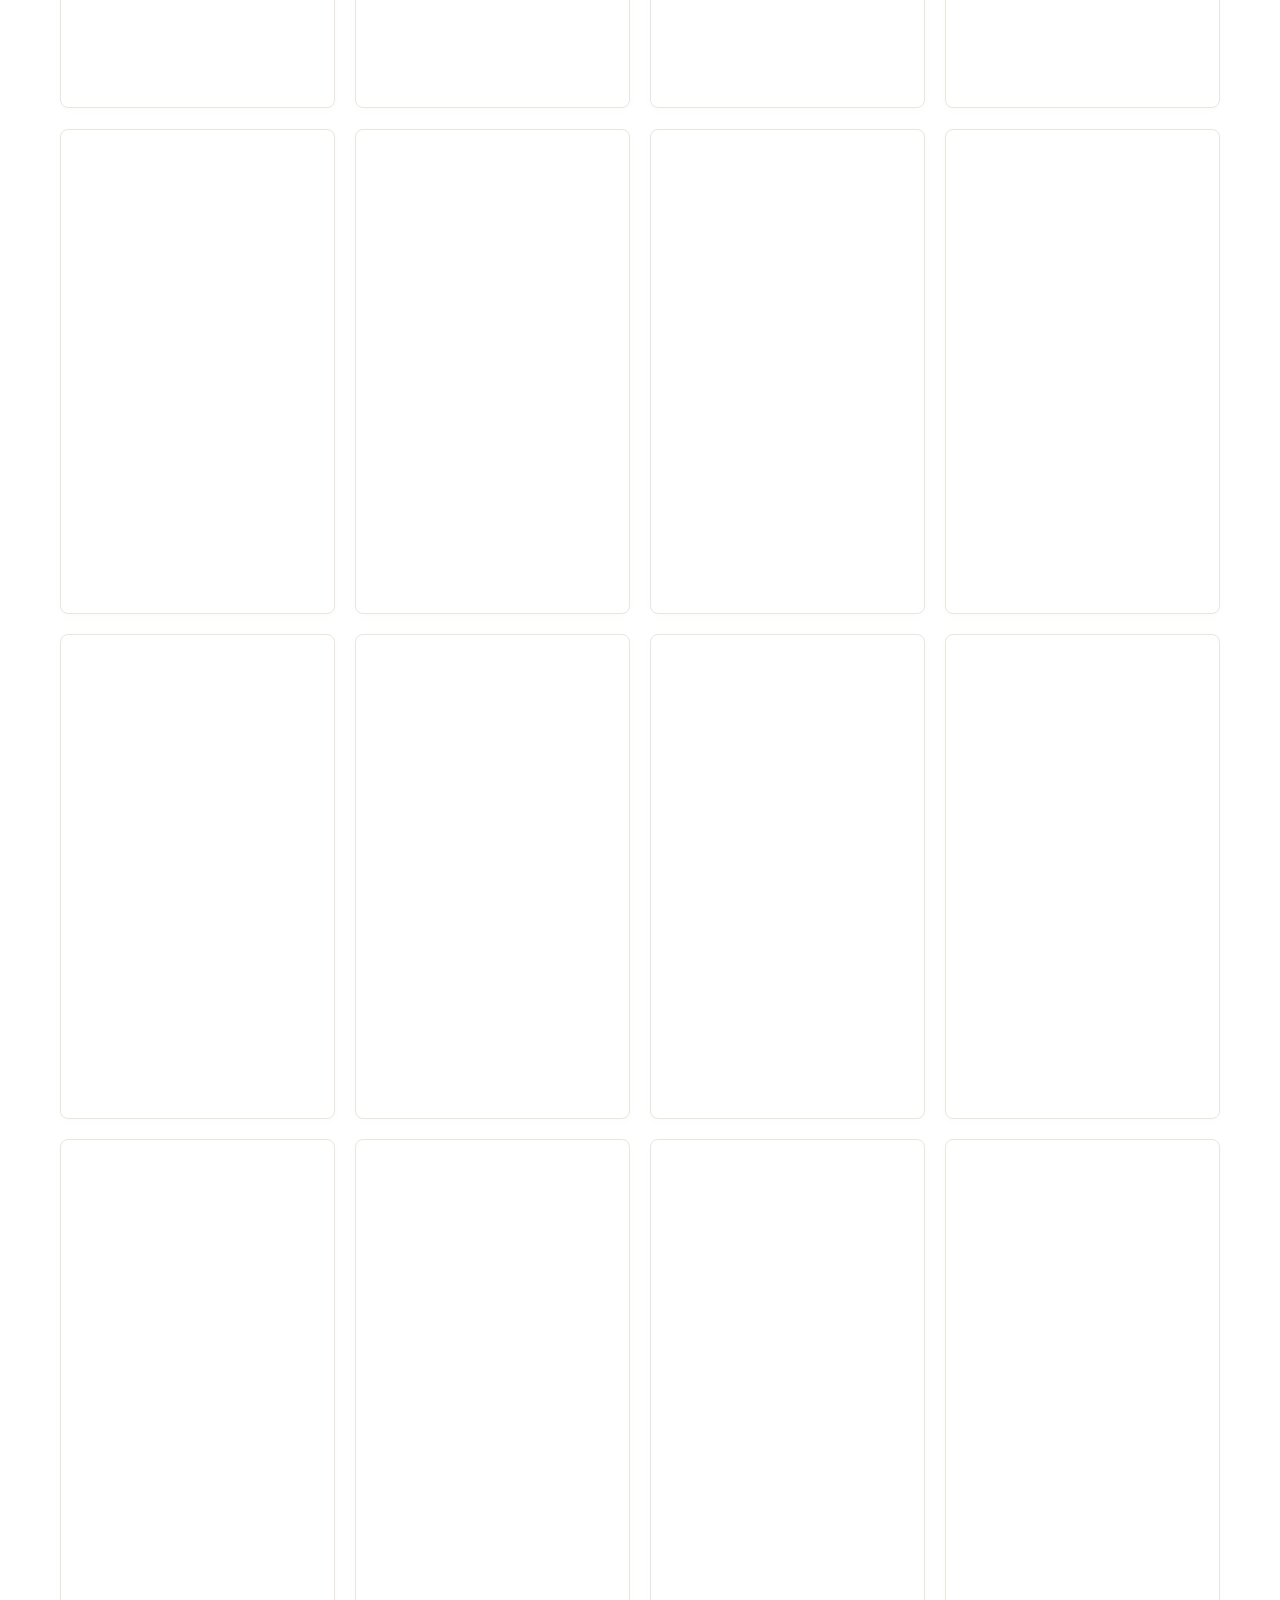
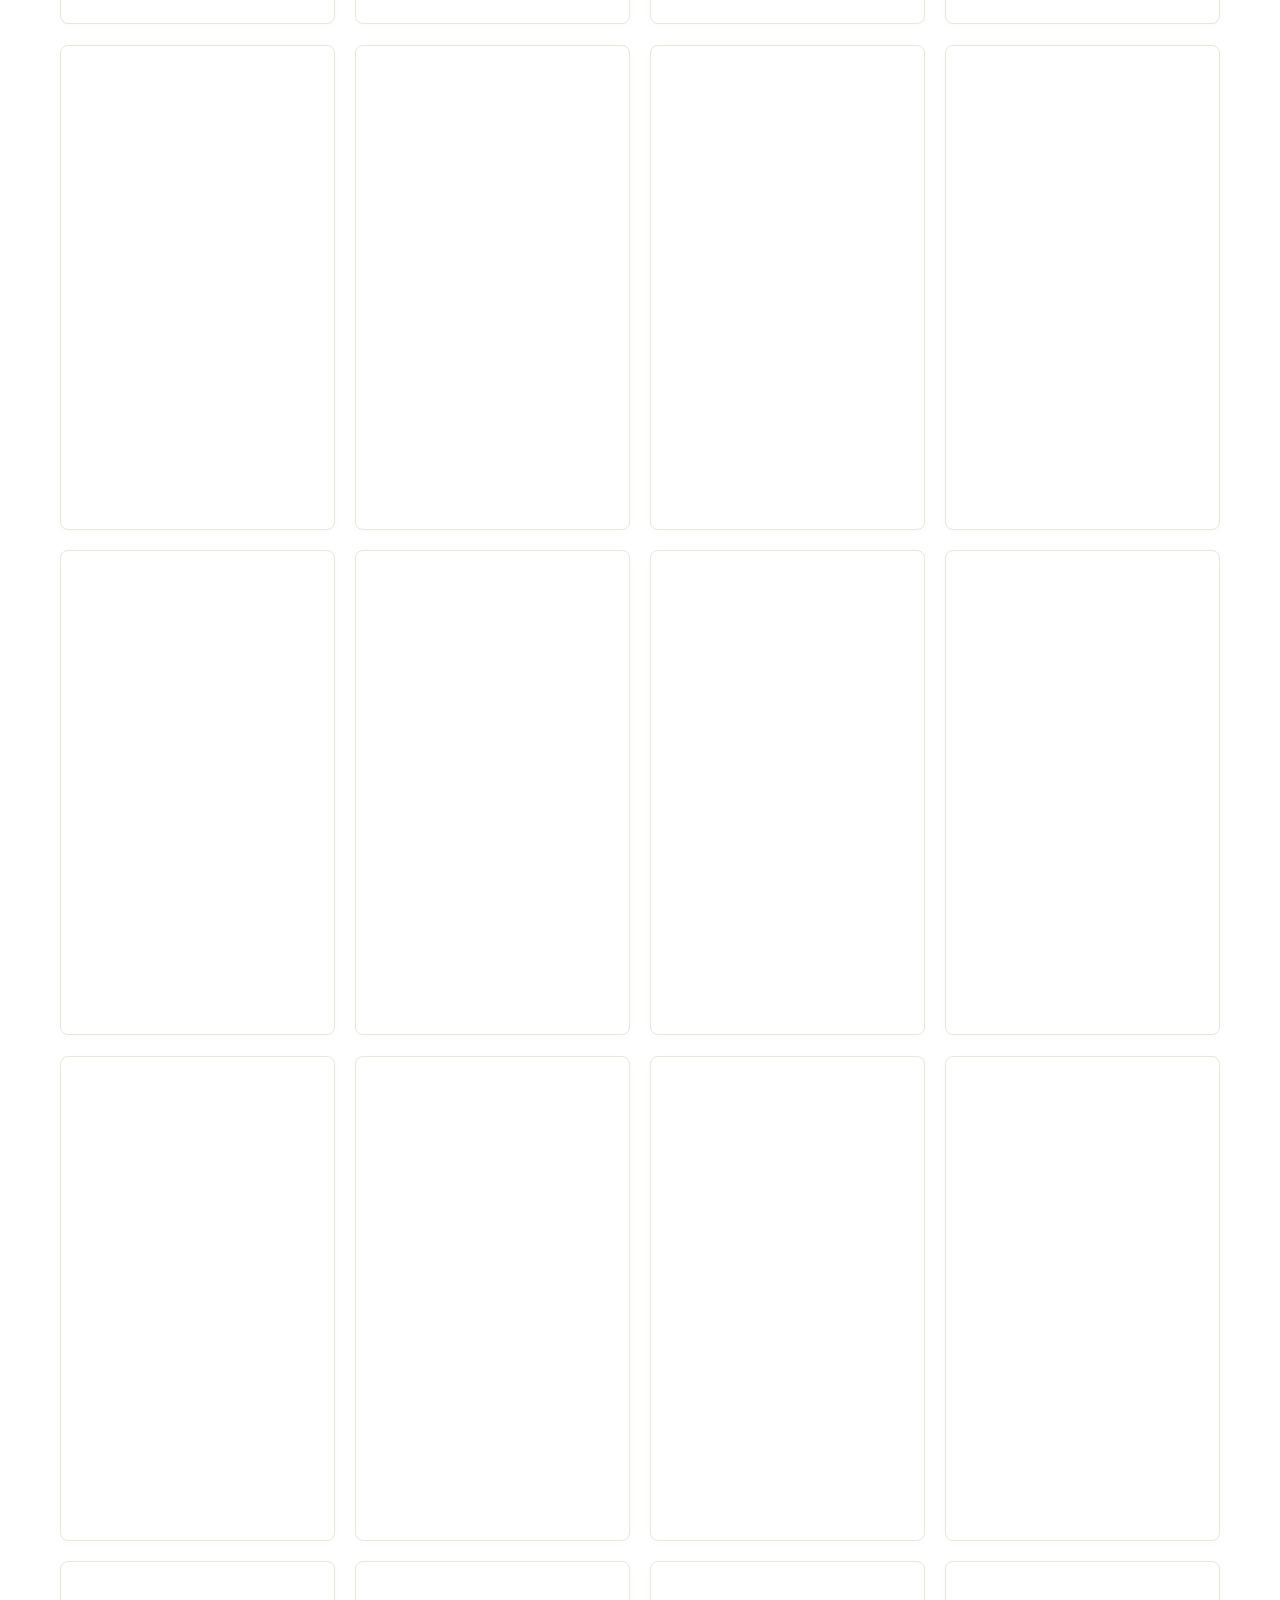
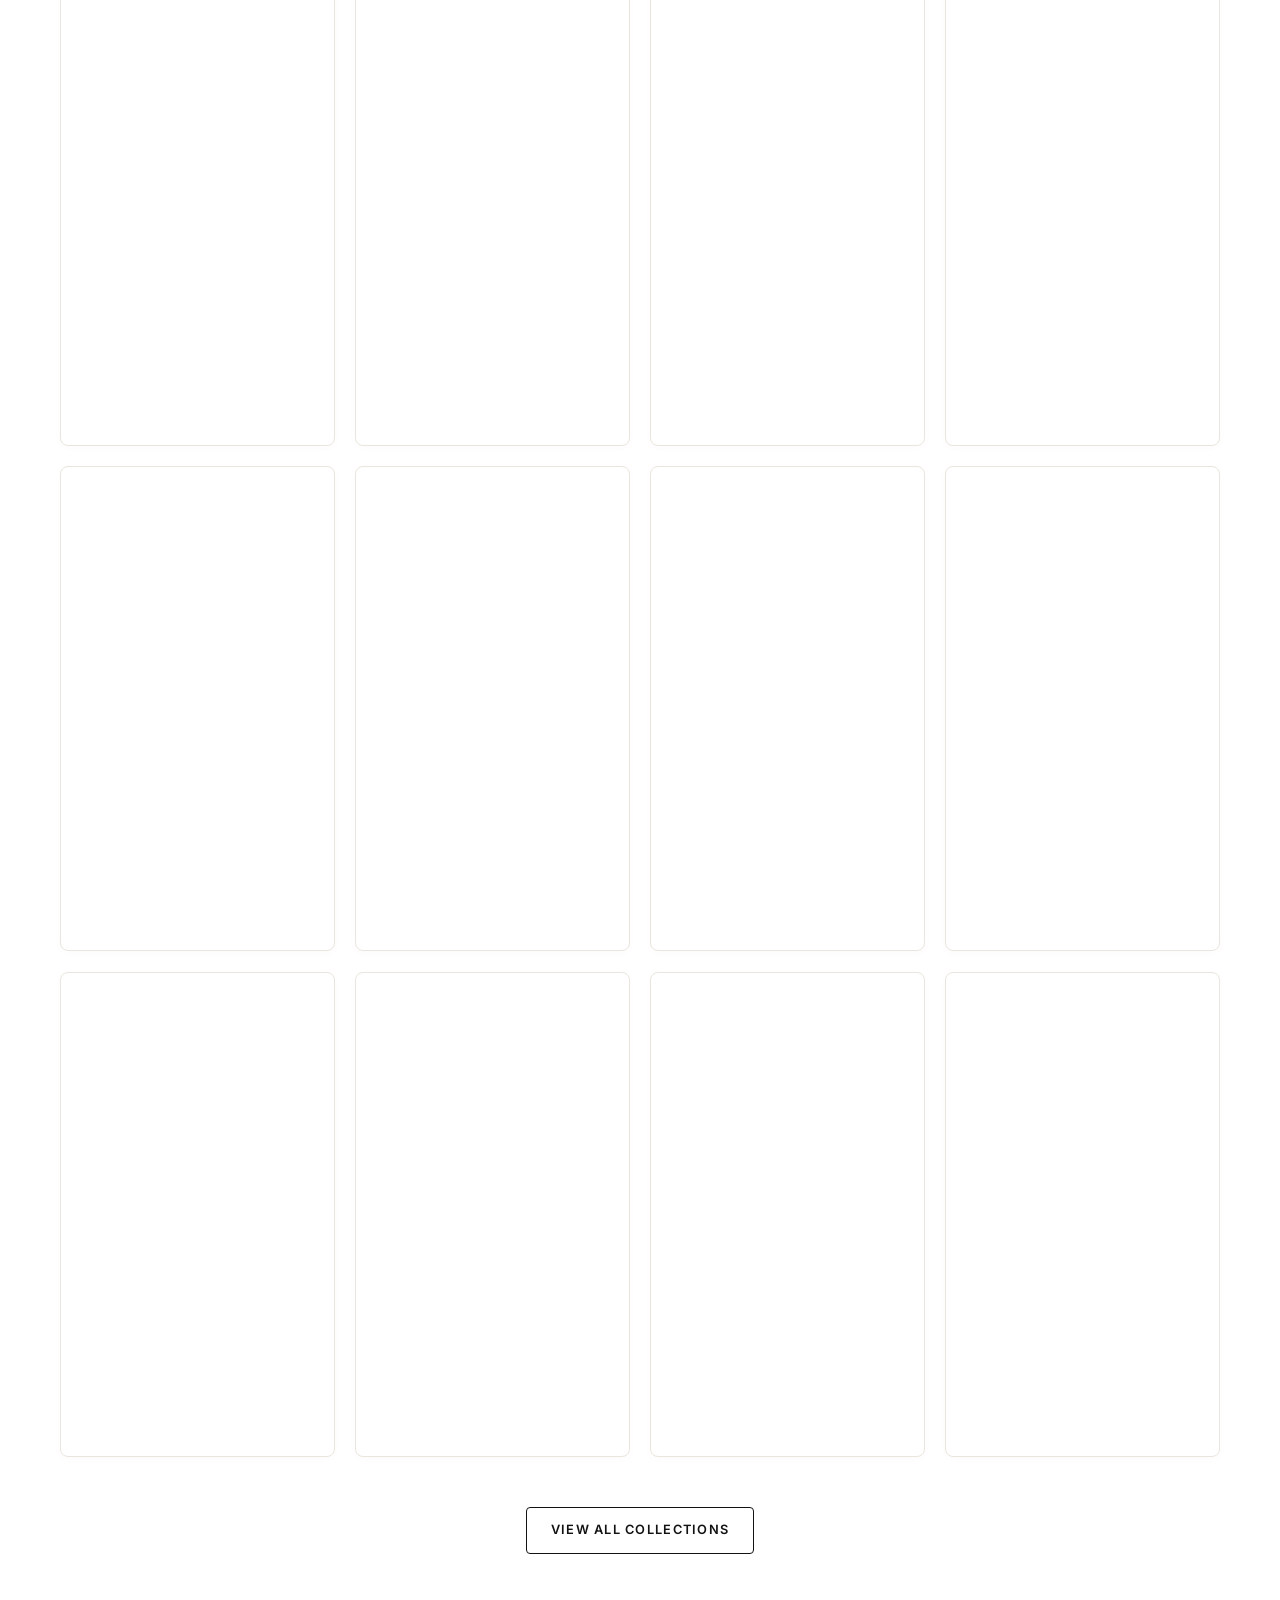
==== commit 43d2de09: "feat(hero): position mobile writing on top left with dedicated top-silk mobile banner" ====
--- a/index.html
+++ b/index.html
@@ -3675,8 +3675,8 @@
   <link rel="preconnect" href="https://cdnjs.cloudflare.com" crossorigin>
 
   <!-- Preload LCP Hero Image in next-gen WebP -->
-  <link rel="preload" as="image" href="images/hero-luxury-mobile.webp?v=20260918-hero-uhd-v8" type="image/webp" media="(max-width: 768px)" fetchpriority="high">
-  <link rel="preload" as="image" href="images/hero-luxury.webp?v=20260918-hero-uhd-v8" type="image/webp" media="(min-width: 769px)" fetchpriority="high">
+  <link rel="preload" as="image" href="images/hero-luxury-mobile.webp?v=20260918-hero-topleft-v11" type="image/webp" media="(max-width: 768px)" fetchpriority="high">
+  <link rel="preload" as="image" href="images/hero-luxury.webp?v=20260918-hero-topleft-v11" type="image/webp" media="(min-width: 769px)" fetchpriority="high">
   <link href="https://fonts.googleapis.com/css2?family=Playfair+Display:ital,wght@0,400;0,600;0,700;1,400&family=Inter:wght@300;400;500;600;700&display=swap" rel="stylesheet">
 
   <!-- Font Awesome -->
@@ -3684,7 +3684,7 @@
   <link rel="preload" href="https://cdnjs.cloudflare.com/ajax/libs/font-awesome/6.5.0/css/all.min.css" as="style" onload="this.onload=null;this.rel='stylesheet'">
   <noscript><link rel="stylesheet" href="https://cdnjs.cloudflare.com/ajax/libs/font-awesome/6.5.0/css/all.min.css"></noscript>
 
-  <link rel="stylesheet" href="style.css?v=20260918-hero-uhd-v8">
+  <link rel="stylesheet" href="style.css?v=20260918-hero-topleft-v11">
 
   <!-- Critical Hero Sapphire Luxury Styling (Overrides cached stylesheets) -->
   <style id="hero-critical-blue-theme">
@@ -3787,87 +3787,121 @@
       .hero {
         min-height: calc(100svh - 54px) !important;
         display: flex !important;
-        align-items: flex-end !important;
-        justify-content: center !important;
-        padding: 0 0 calc(74px + env(safe-area-inset-bottom, 0px)) !important;
+        align-items: flex-start !important;
+        justify-content: flex-start !important;
+        padding: 24px 0 0 !important;
         background: #fbf7f0 !important;
       }
       .hero-img {
         object-position: center top !important;
       }
       .hero-overlay {
-        background: linear-gradient(180deg, 
-          rgba(0, 0, 0, 0.01) 0%, 
-          rgba(0, 0, 0, 0.03) 38%, 
-          rgba(247, 240, 230, 0.35) 65%, 
-          rgba(251, 247, 240, 0.96) 100%) !important;
+        background: 
+          linear-gradient(135deg, rgba(252, 249, 244, 0.65) 0%, rgba(252, 249, 244, 0.35) 45%, transparent 75%),
+          linear-gradient(180deg, rgba(252, 249, 244, 0.50) 0%, rgba(252, 249, 244, 0.15) 40%, transparent 65%) !important;
       }
       .hero-content {
-        padding: 0 14px !important;
+        justify-content: flex-start !important;
+        text-align: left !important;
+        padding: 0 20px !important;
         width: 100% !important;
         z-index: 4 !important;
       }
       .hero-text {
-        background: rgba(255, 255, 255, 0.90) !important;
-        backdrop-filter: blur(16px) !important;
-        -webkit-backdrop-filter: blur(16px) !important;
-        border: 1px solid rgba(212, 175, 55, 0.38) !important;
-        border-radius: 20px !important;
-        padding: 14px 14px 16px !important;
-        box-shadow: 0 10px 32px rgba(0, 0, 0, 0.12), 0 2px 10px rgba(15, 76, 156, 0.08) !important;
-        max-width: 440px !important;
-        margin: 0 auto !important;
-        text-align: center !important;
+        background: transparent !important;
+        backdrop-filter: none !important;
+        -webkit-backdrop-filter: none !important;
+        border: none !important;
+        border-radius: 0 !important;
+        padding: 0 !important;
+        box-shadow: none !important;
+        max-width: 380px !important;
+        margin: 0 !important;
+        text-align: left !important;
       }
       .hero-eyebrow {
-        font-size: 0.65rem !important;
+        font-size: 0.68rem !important;
         letter-spacing: 0.12em !important;
-        margin-bottom: 6px !important;
-        padding: 4px 12px !important;
+        margin-bottom: 8px !important;
+        padding: 4px 14px !important;
         display: inline-block !important;
+        background: rgba(255, 255, 255, 0.88) !important;
+        backdrop-filter: blur(8px) !important;
+        -webkit-backdrop-filter: blur(8px) !important;
+        border: 1px solid rgba(11, 79, 186, 0.28) !important;
+        color: #0b3a75 !important;
+        font-weight: 700 !important;
+        border-radius: 50px !important;
+        box-shadow: 0 2px 10px rgba(0, 0, 0, 0.06) !important;
+        margin-left: 0 !important;
       }
       .hero-title {
-        font-size: clamp(1.45rem, 5.8vw, 1.85rem) !important;
-        line-height: 1.15 !important;
+        font-size: clamp(1.55rem, 6.2vw, 2.05rem) !important;
+        line-height: 1.16 !important;
         text-transform: uppercase !important;
-        margin-bottom: 6px !important;
-        letter-spacing: 0.02em !important;
+        margin-bottom: 8px !important;
+        letter-spacing: 0.03em !important;
+        color: #121212 !important;
+        text-align: left !important;
+        text-shadow: 0 1px 3px rgba(255, 255, 255, 0.95), 0 2px 8px rgba(255, 255, 255, 0.7) !important;
       }
       .hero-subtitle {
-        font-size: 0.78rem !important;
-        line-height: 1.35 !important;
-        margin-bottom: 12px !important;
+        font-size: 0.82rem !important;
+        line-height: 1.4 !important;
+        margin-bottom: 16px !important;
+        max-width: 340px !important;
+        margin-left: 0 !important;
+        margin-right: auto !important;
+        text-align: left !important;
+        color: #24201c !important;
       }
       .hero-subtitle-rest,
       .hero-subtitle-br {
         display: none !important;
       }
       .hero-subtitle-lead {
-        display: inline-block !important;
-        font-size: 0.78rem !important;
-        line-height: 1.35 !important;
-        color: #4a4a4a !important;
-        font-weight: 500 !important;
+        display: block !important;
+        font-size: 0.82rem !important;
+        line-height: 1.4 !important;
+        color: #24201c !important;
+        font-weight: 600 !important;
+        text-align: left !important;
+        text-shadow: 0 1px 2px rgba(255, 255, 255, 0.9) !important;
       }
       .hero-cta {
         display: flex !important;
         flex-direction: row !important;
         gap: 10px !important;
         width: 100% !important;
-        justify-content: center !important;
+        justify-content: flex-start !important;
+        max-width: 360px !important;
+        margin-left: 0 !important;
       }
       .hero-cta .btn {
         flex: 1 !important;
         max-width: none !important;
-        min-height: 42px !important;
+        min-height: 44px !important;
         font-size: 0.78rem !important;
-        font-weight: 600 !important;
+        font-weight: 700 !important;
+        letter-spacing: 0.03em !important;
         padding: 0 8px !important;
         display: inline-flex !important;
         align-items: center !important;
         justify-content: center !important;
         white-space: nowrap !important;
         border-radius: 50px !important;
+      }
+      .hero-cta .btn-primary {
+        background: linear-gradient(135deg, #092348 0%, #0d4285 50%, #155dfc 100%) !important;
+        border: 1px solid rgba(21, 93, 252, 0.5) !important;
+        color: #ffffff !important;
+        box-shadow: 0 6px 20px rgba(13, 66, 133, 0.35) !important;
+      }
+      .hero-cta .btn-outline {
+        background: rgba(255, 255, 255, 0.95) !important;
+        color: #092348 !important;
+        border: 1.5px solid rgba(13, 66, 133, 0.55) !important;
+        box-shadow: 0 4px 14px rgba(0, 0, 0, 0.08) !important;
       }
       .hero-scroll {
         display: none !important;
@@ -4009,10 +4043,10 @@
   <section class="hero" id="hero">
     <div class="hero-bg">
       <picture class="hero-picture">
-        <source media="(max-width: 768px)" srcset="images/hero-luxury-mobile.webp?v=20260918-hero-uhd-v8" type="image/webp">
-        <source media="(max-width: 768px)" srcset="images/hero-luxury-mobile.jpg?v=20260918-hero-uhd-v8" type="image/jpeg">
-        <source srcset="images/hero-luxury.webp?v=20260918-hero-uhd-v8" type="image/webp">
-        <img src="images/hero-luxury.jpg?v=20260918-hero-uhd-v8" alt="Blu Idol - 18K Gold Plated Jewellery" class="hero-img" loading="eager" fetchpriority="high" decoding="async" width="2048" height="1152">
+        <source media="(max-width: 768px)" srcset="images/hero-luxury-mobile.webp?v=20260918-hero-topleft-v11" type="image/webp">
+        <source media="(max-width: 768px)" srcset="images/hero-luxury-mobile.jpg?v=20260918-hero-topleft-v11" type="image/jpeg">
+        <source srcset="images/hero-luxury.webp?v=20260918-hero-topleft-v11" type="image/webp">
+        <img src="images/hero-luxury.jpg?v=20260918-hero-topleft-v11" alt="Blu Idol - 18K Gold Plated Jewellery" class="hero-img" loading="eager" fetchpriority="high" decoding="async" width="2048" height="1152">
       </picture>
       <div class="hero-color-grade"></div>
       <div class="hero-overlay"></div>
--- a/style.css
+++ b/style.css
@@ -2285,9 +2285,9 @@
   .hero {
     min-height: calc(100svh - 54px);
     display: flex;
-    align-items: flex-end;
-    justify-content: center;
-    padding: 0 0 calc(74px + env(safe-area-inset-bottom, 0px));
+    align-items: flex-start;
+    justify-content: flex-start;
+    padding: 24px 0 0;
     position: relative;
     background: #fbf7f0;
   }
@@ -2307,59 +2307,68 @@
   }
 
   .hero-overlay {
-    background: linear-gradient(
-      180deg,
-      rgba(0, 0, 0, 0.01) 0%,
-      rgba(0, 0, 0, 0.03) 38%,
-      rgba(247, 240, 230, 0.35) 65%,
-      rgba(251, 247, 240, 0.96) 100%
-    );
+    background: 
+      linear-gradient(135deg, rgba(252, 249, 244, 0.65) 0%, rgba(252, 249, 244, 0.35) 45%, transparent 75%),
+      linear-gradient(180deg, rgba(252, 249, 244, 0.50) 0%, rgba(252, 249, 244, 0.15) 40%, transparent 65%);
   }
 
   .hero-content {
-    justify-content: center;
-    text-align: center;
-    padding: 0 14px;
+    justify-content: flex-start;
+    text-align: left;
+    padding: 0 20px;
     width: 100%;
     z-index: 4;
   }
 
   .hero-text {
-    text-align: center;
-    max-width: 440px;
-    margin: 0 auto;
-    background: rgba(255, 255, 255, 0.90);
-    backdrop-filter: blur(16px);
-    -webkit-backdrop-filter: blur(16px);
-    border: 1px solid rgba(212, 175, 55, 0.38);
-    border-radius: 20px;
-    padding: 14px 14px 16px;
-    box-shadow: 0 10px 32px rgba(0, 0, 0, 0.12), 0 2px 10px rgba(15, 76, 156, 0.08);
+    text-align: left;
+    max-width: 380px;
+    margin: 0;
+    background: transparent;
+    backdrop-filter: none;
+    -webkit-backdrop-filter: none;
+    border: none;
+    border-radius: 0;
+    padding: 0;
+    box-shadow: none;
   }
 
   .hero-eyebrow {
-    font-size: 0.65rem;
+    font-size: 0.68rem;
     letter-spacing: 0.12em;
-    margin-bottom: 6px;
-    padding: 4px 12px;
+    margin-bottom: 8px;
+    padding: 4px 14px;
     display: inline-block;
+    background: rgba(255, 255, 255, 0.88);
+    backdrop-filter: blur(8px);
+    -webkit-backdrop-filter: blur(8px);
+    border: 1px solid rgba(11, 79, 186, 0.28);
+    color: #0b3a75;
+    font-weight: 700;
+    border-radius: 50px;
+    box-shadow: 0 2px 10px rgba(0, 0, 0, 0.06);
+    margin-left: 0;
   }
 
   .hero-title {
-    font-size: clamp(1.45rem, 5.8vw, 1.85rem);
-    line-height: 1.15;
-    margin-bottom: 6px;
-    letter-spacing: 0.02em;
+    font-size: clamp(1.55rem, 6.2vw, 2.05rem);
+    line-height: 1.16;
+    margin-bottom: 8px;
+    letter-spacing: 0.03em;
+    color: #121212;
+    text-align: left;
+    text-shadow: 0 1px 3px rgba(255, 255, 255, 0.95), 0 2px 8px rgba(255, 255, 255, 0.7);
   }
 
   .hero-subtitle {
-    font-size: 0.78rem;
-    line-height: 1.35;
-    margin-bottom: 12px;
-    max-width: 380px;
-    margin-left: auto;
+    font-size: 0.82rem;
+    line-height: 1.4;
+    margin-bottom: 16px;
+    max-width: 340px;
+    margin-left: 0;
     margin-right: auto;
-    color: #4a4a4a;
+    text-align: left;
+    color: #24201c;
   }
 
   .hero-subtitle-rest,
@@ -2368,35 +2377,53 @@
   }
 
   .hero-subtitle-lead {
-    display: inline-block;
-    font-size: 0.78rem;
-    line-height: 1.35;
-    color: #4a4a4a;
-    font-weight: 500;
+    display: block;
+    font-size: 0.82rem;
+    line-height: 1.4;
+    color: #24201c;
+    font-weight: 600;
+    text-align: left;
+    text-shadow: 0 1px 2px rgba(255, 255, 255, 0.9);
   }
 
   .hero-cta {
     display: flex;
     flex-direction: row;
     gap: 10px;
-    justify-content: center;
+    justify-content: flex-start;
     width: 100%;
+    max-width: 360px;
+    margin-left: 0;
   }
 
   .hero-cta .btn {
     flex: 1;
     max-width: none;
-    min-height: 42px;
+    min-height: 44px;
     display: inline-flex;
     align-items: center;
     justify-content: center;
     padding: 0 8px;
     font-size: 0.78rem;
-    font-weight: 600;
+    font-weight: 700;
     letter-spacing: 0.03em;
     white-space: nowrap;
     border-radius: 50px;
     touch-action: manipulation;
+  }
+
+  .hero-cta .btn-primary {
+    background: linear-gradient(135deg, #092348 0%, #0d4285 50%, #155dfc 100%);
+    border: 1px solid rgba(21, 93, 252, 0.5);
+    color: #ffffff;
+    box-shadow: 0 6px 20px rgba(13, 66, 133, 0.35);
+  }
+
+  .hero-cta .btn-outline {
+    background: rgba(255, 255, 255, 0.95);
+    color: #092348;
+    border: 1.5px solid rgba(13, 66, 133, 0.55);
+    box-shadow: 0 4px 14px rgba(0, 0, 0, 0.08);
   }
 
   .hero-scroll {
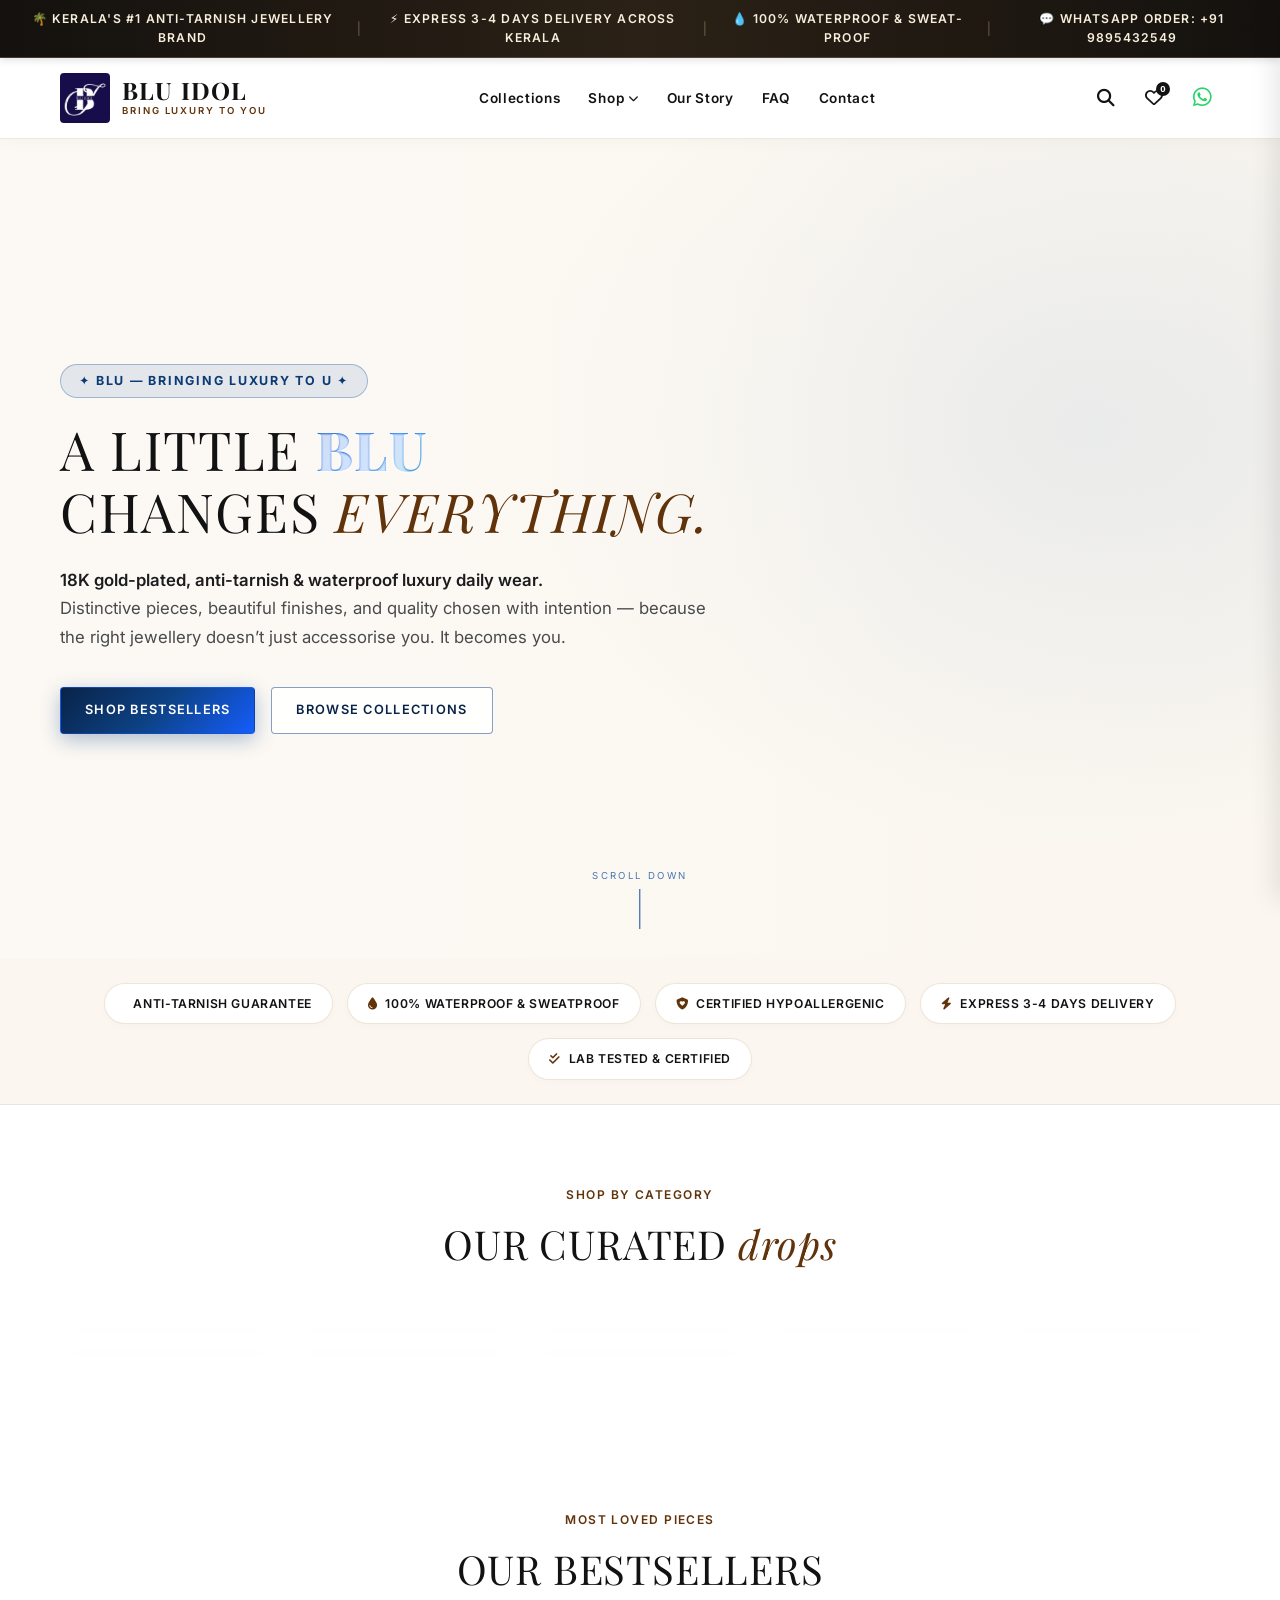
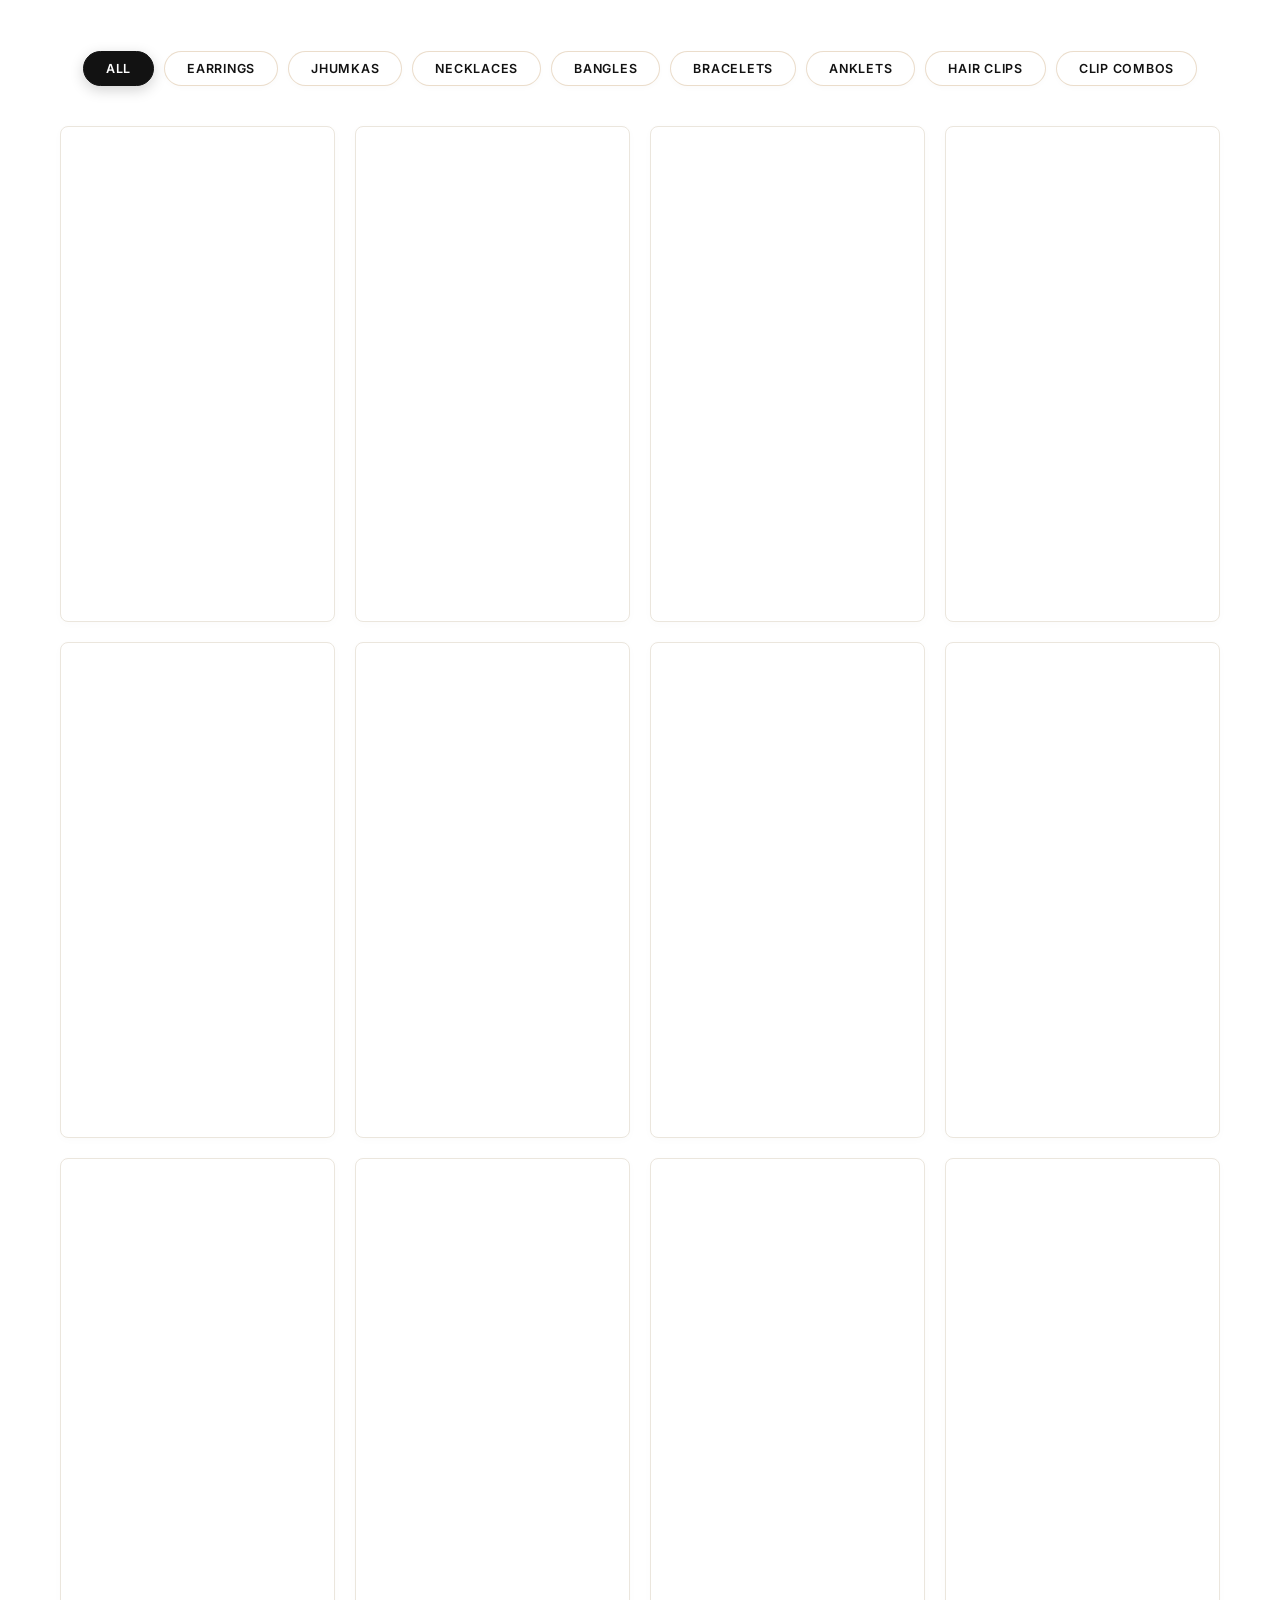
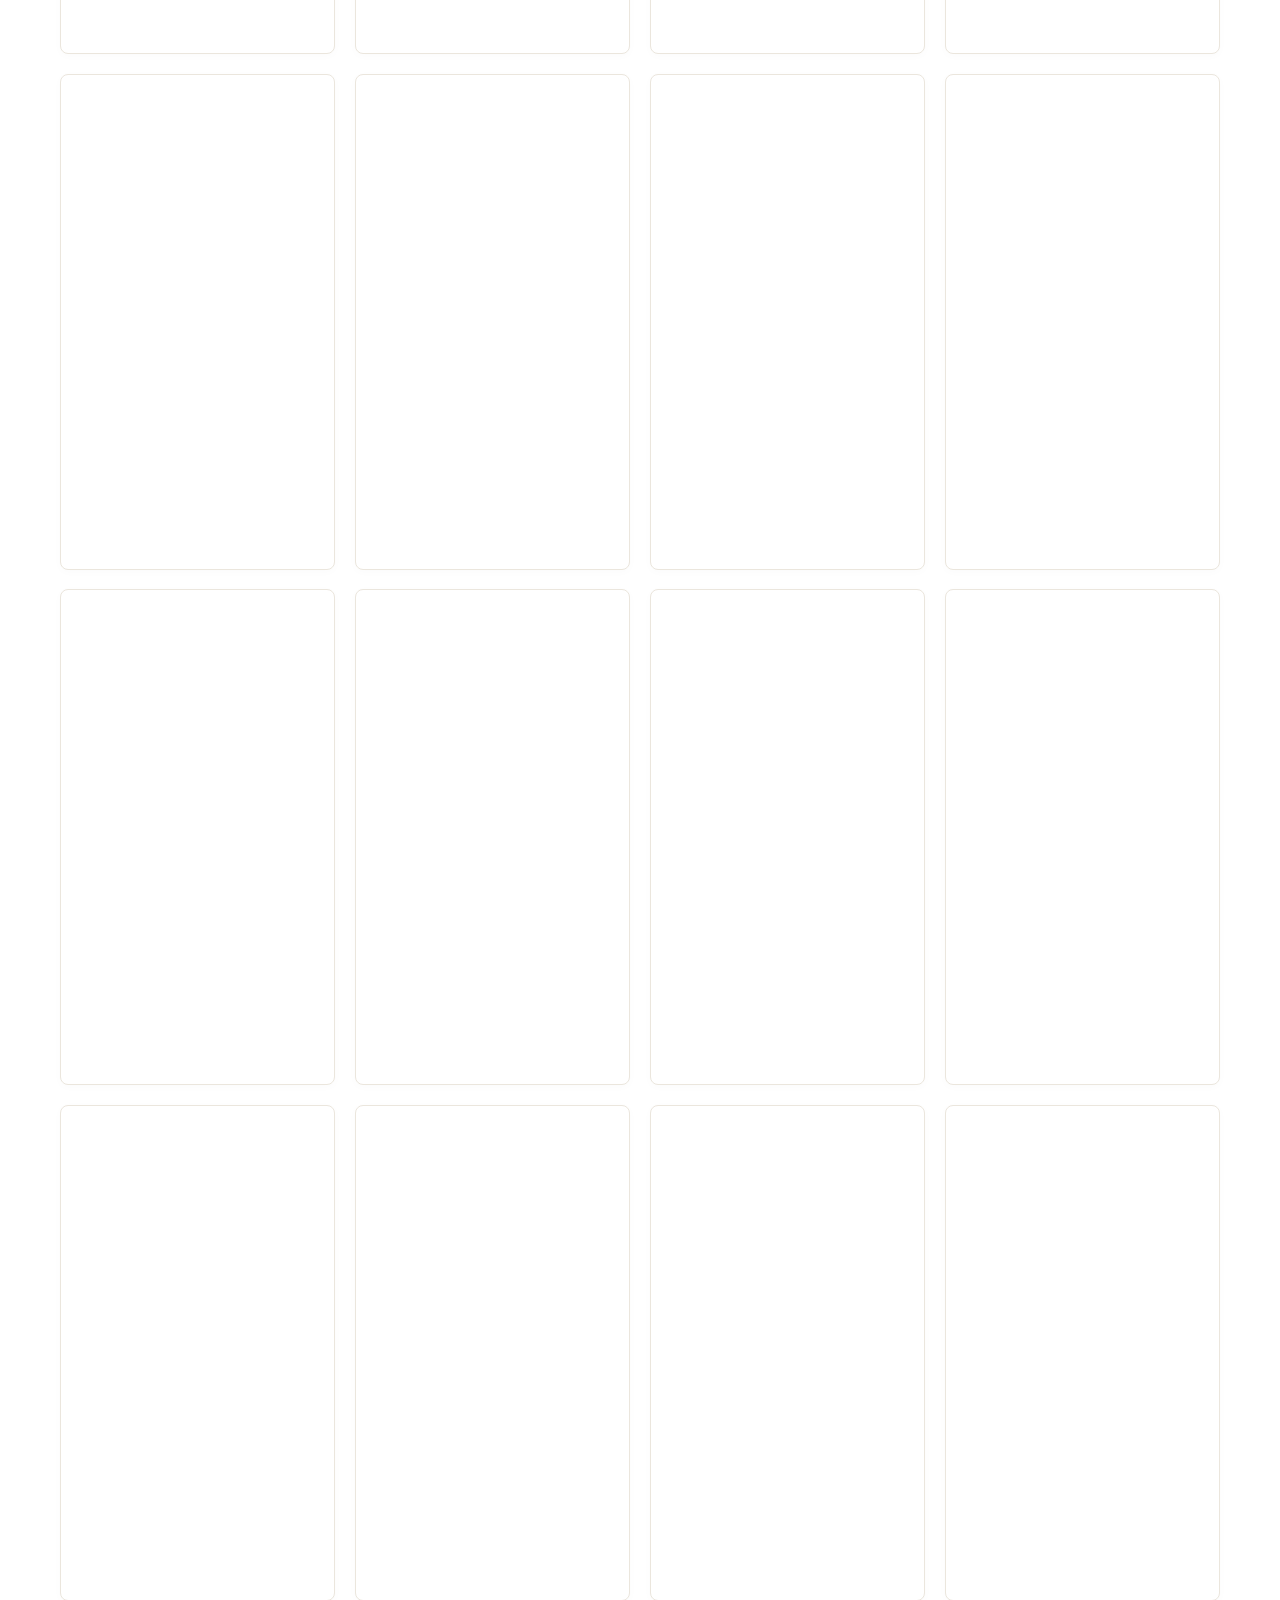
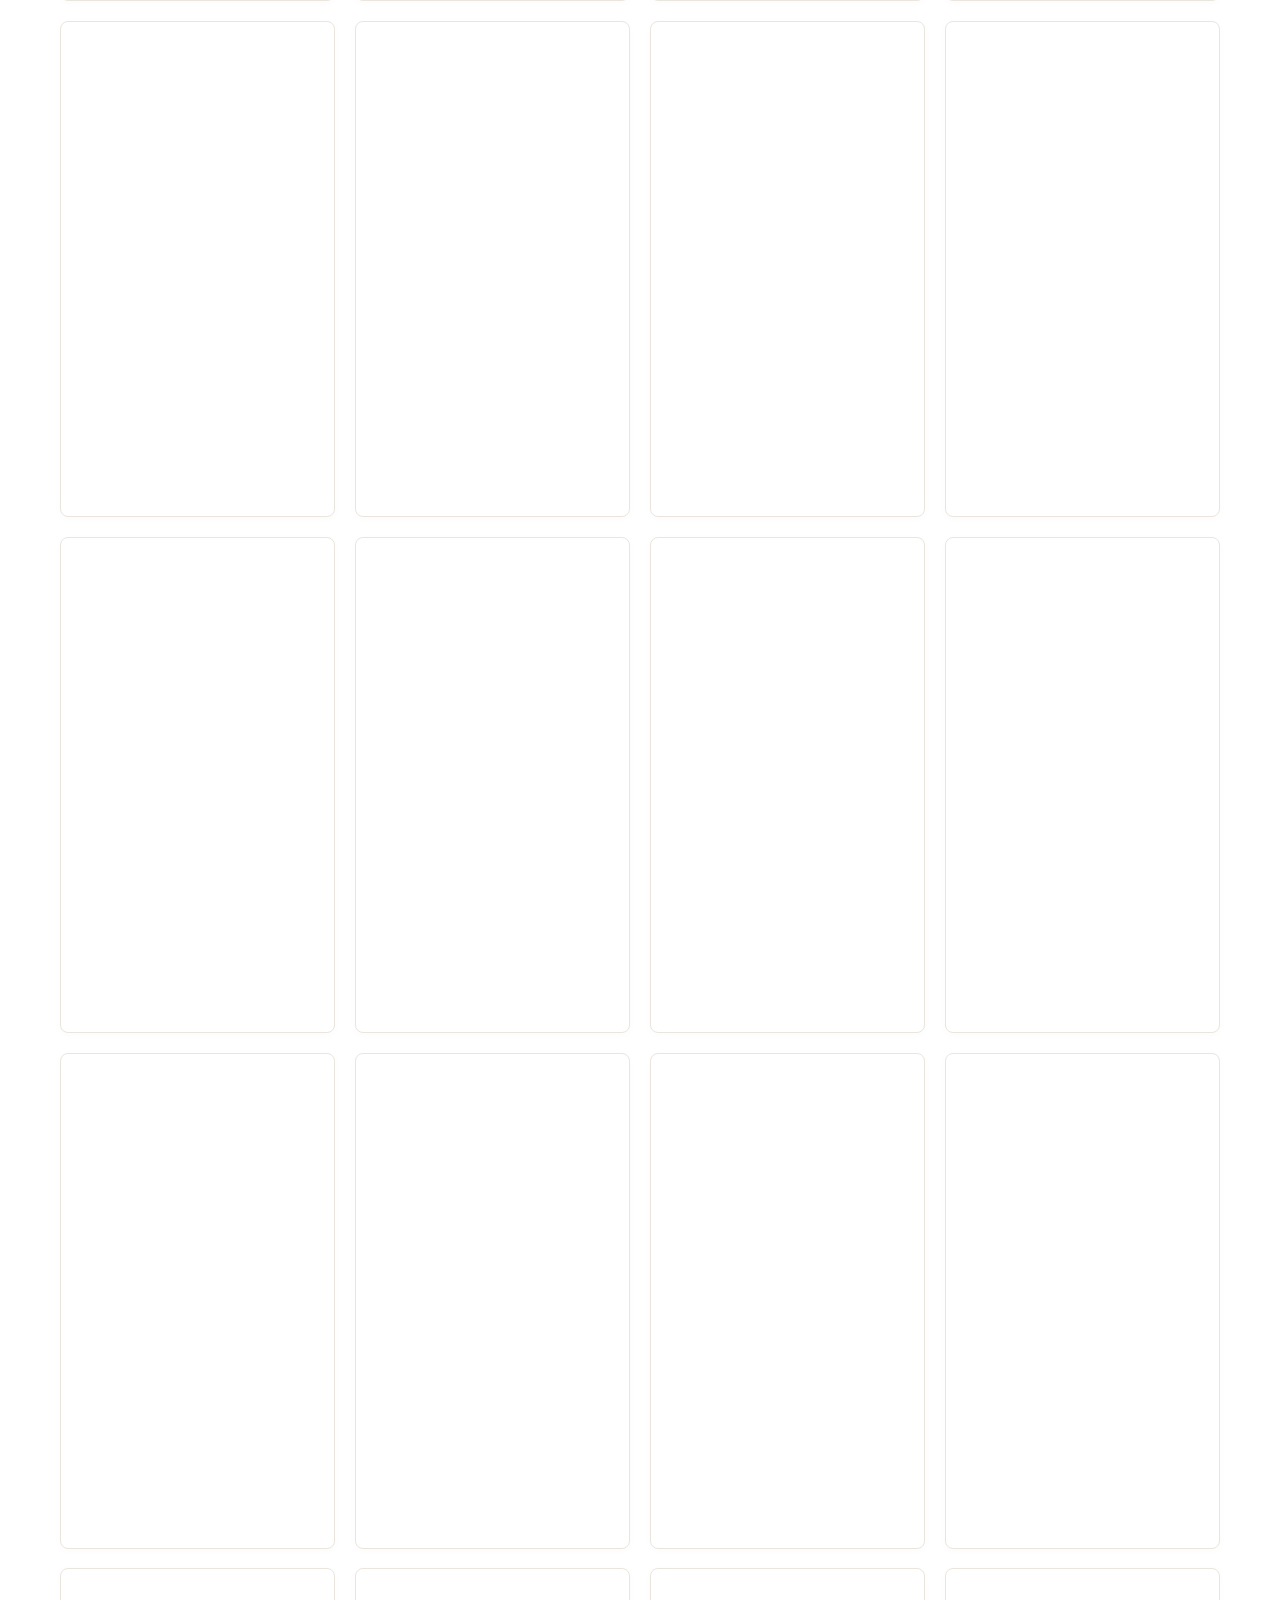
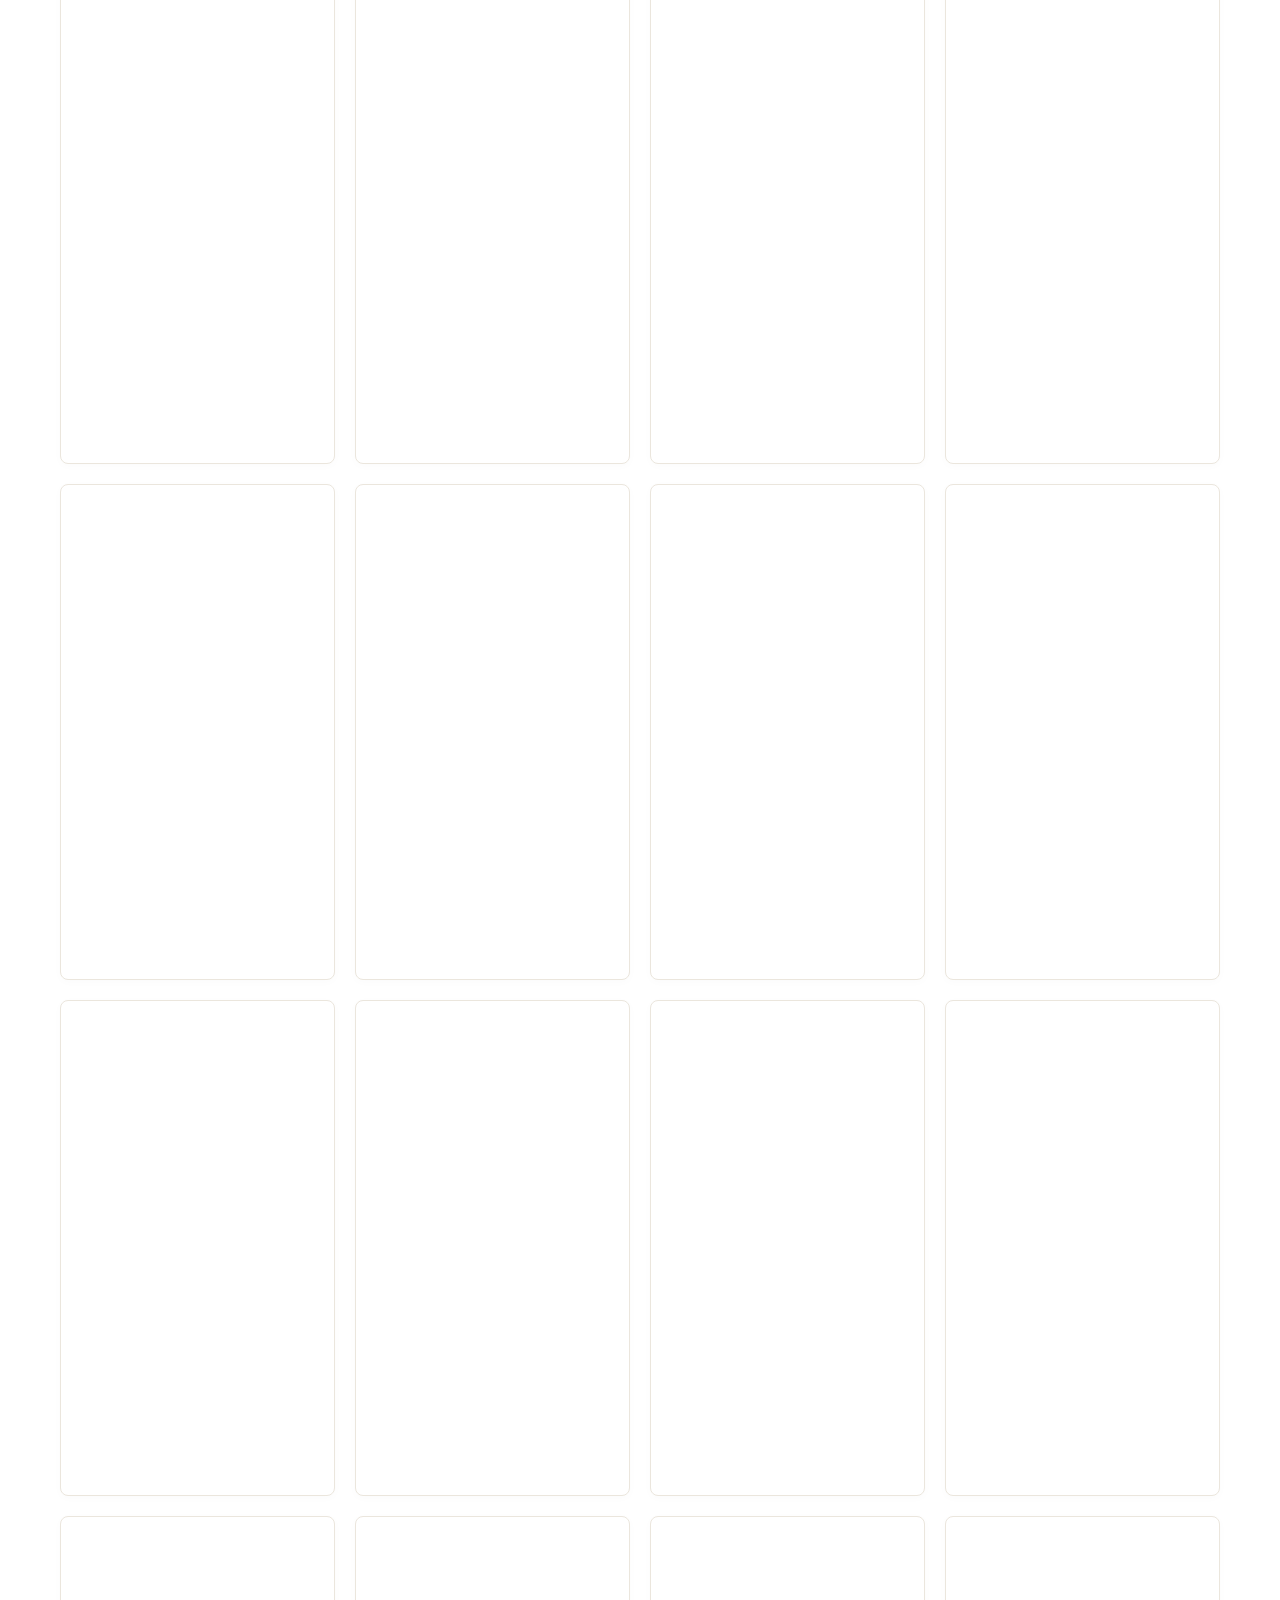
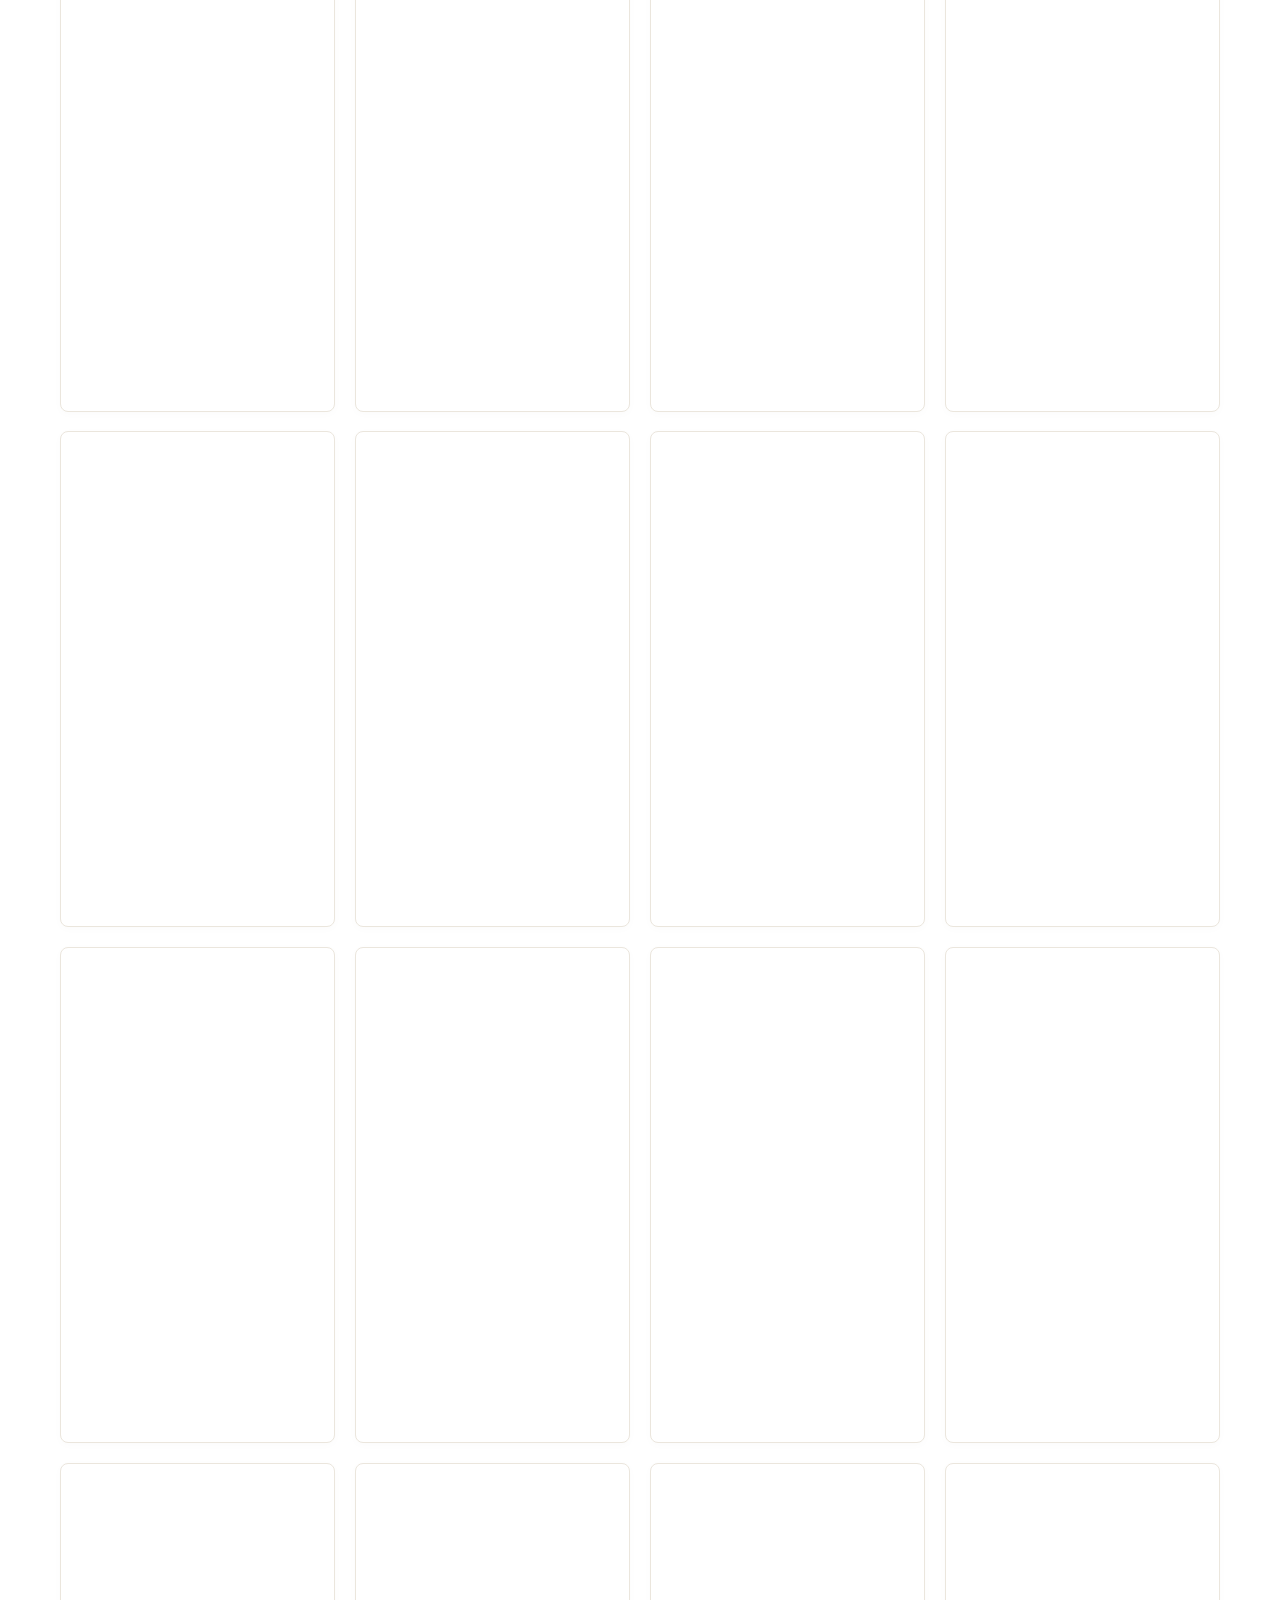
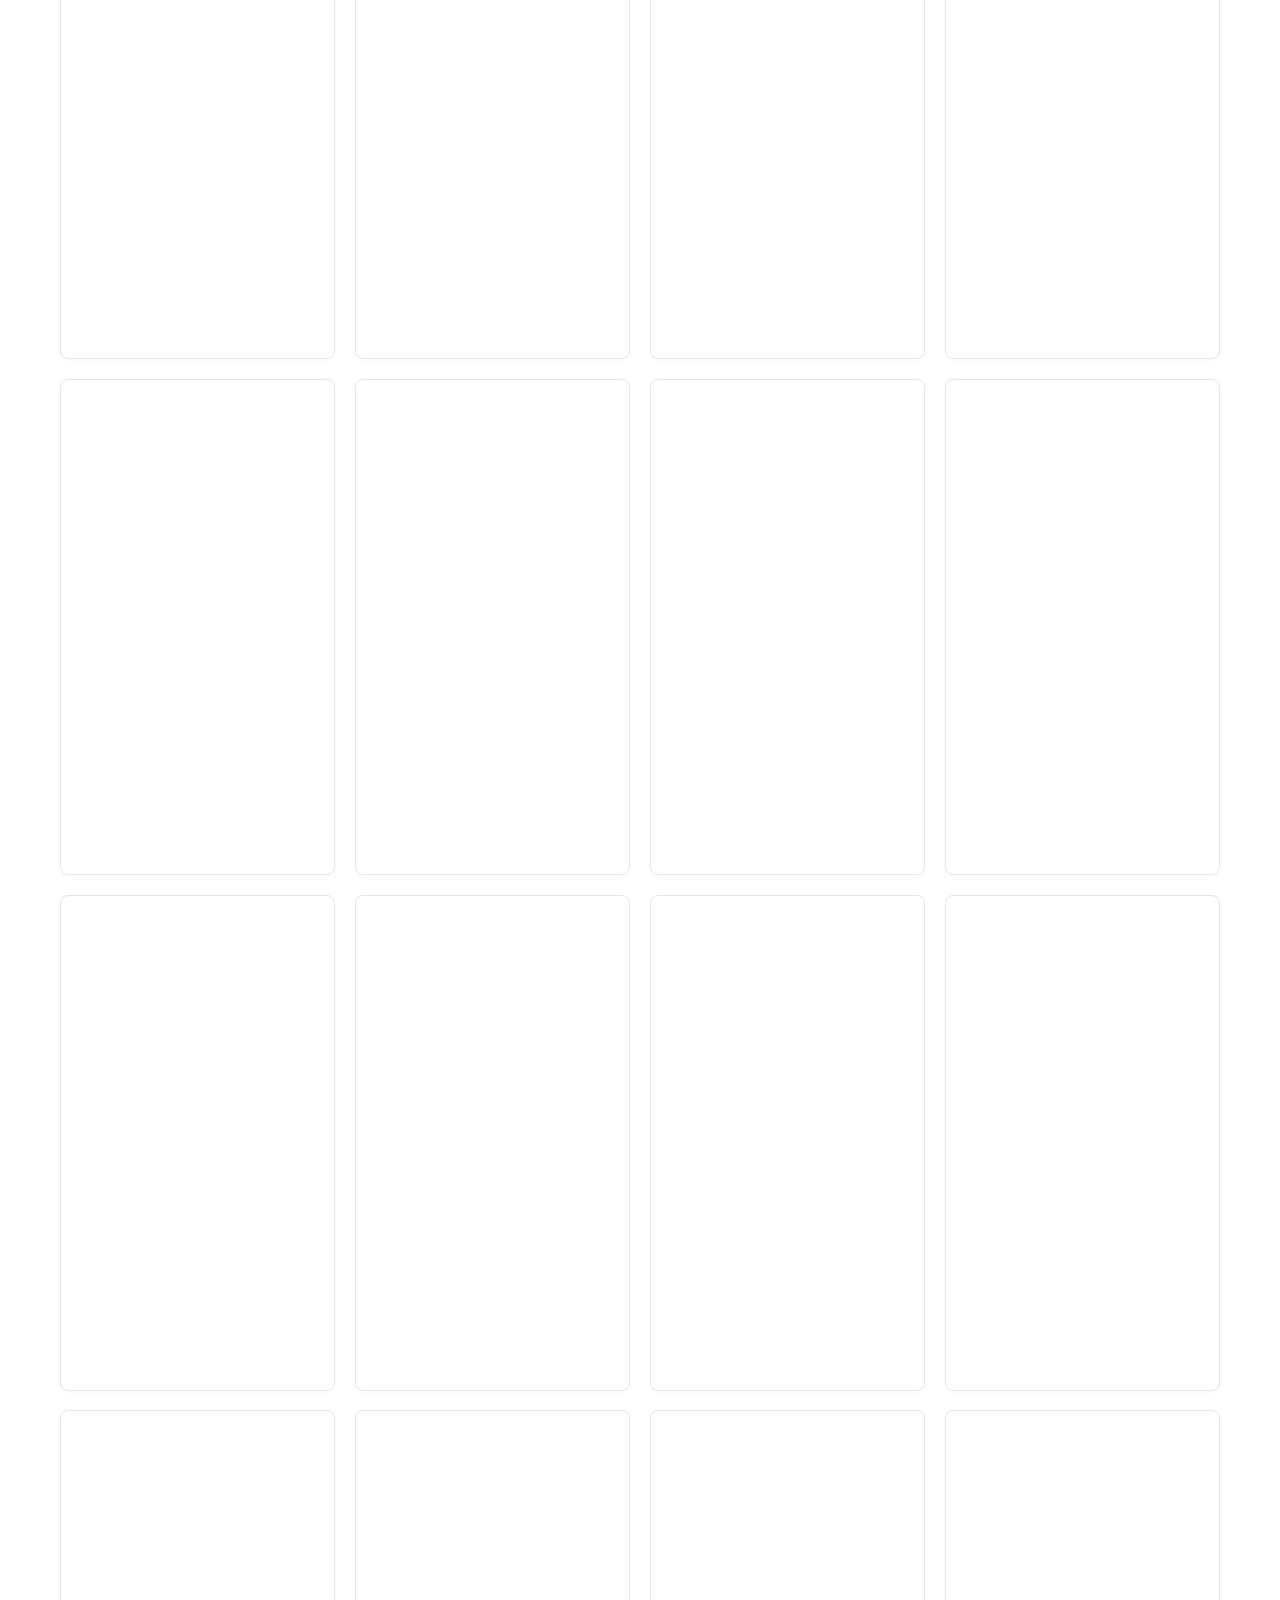
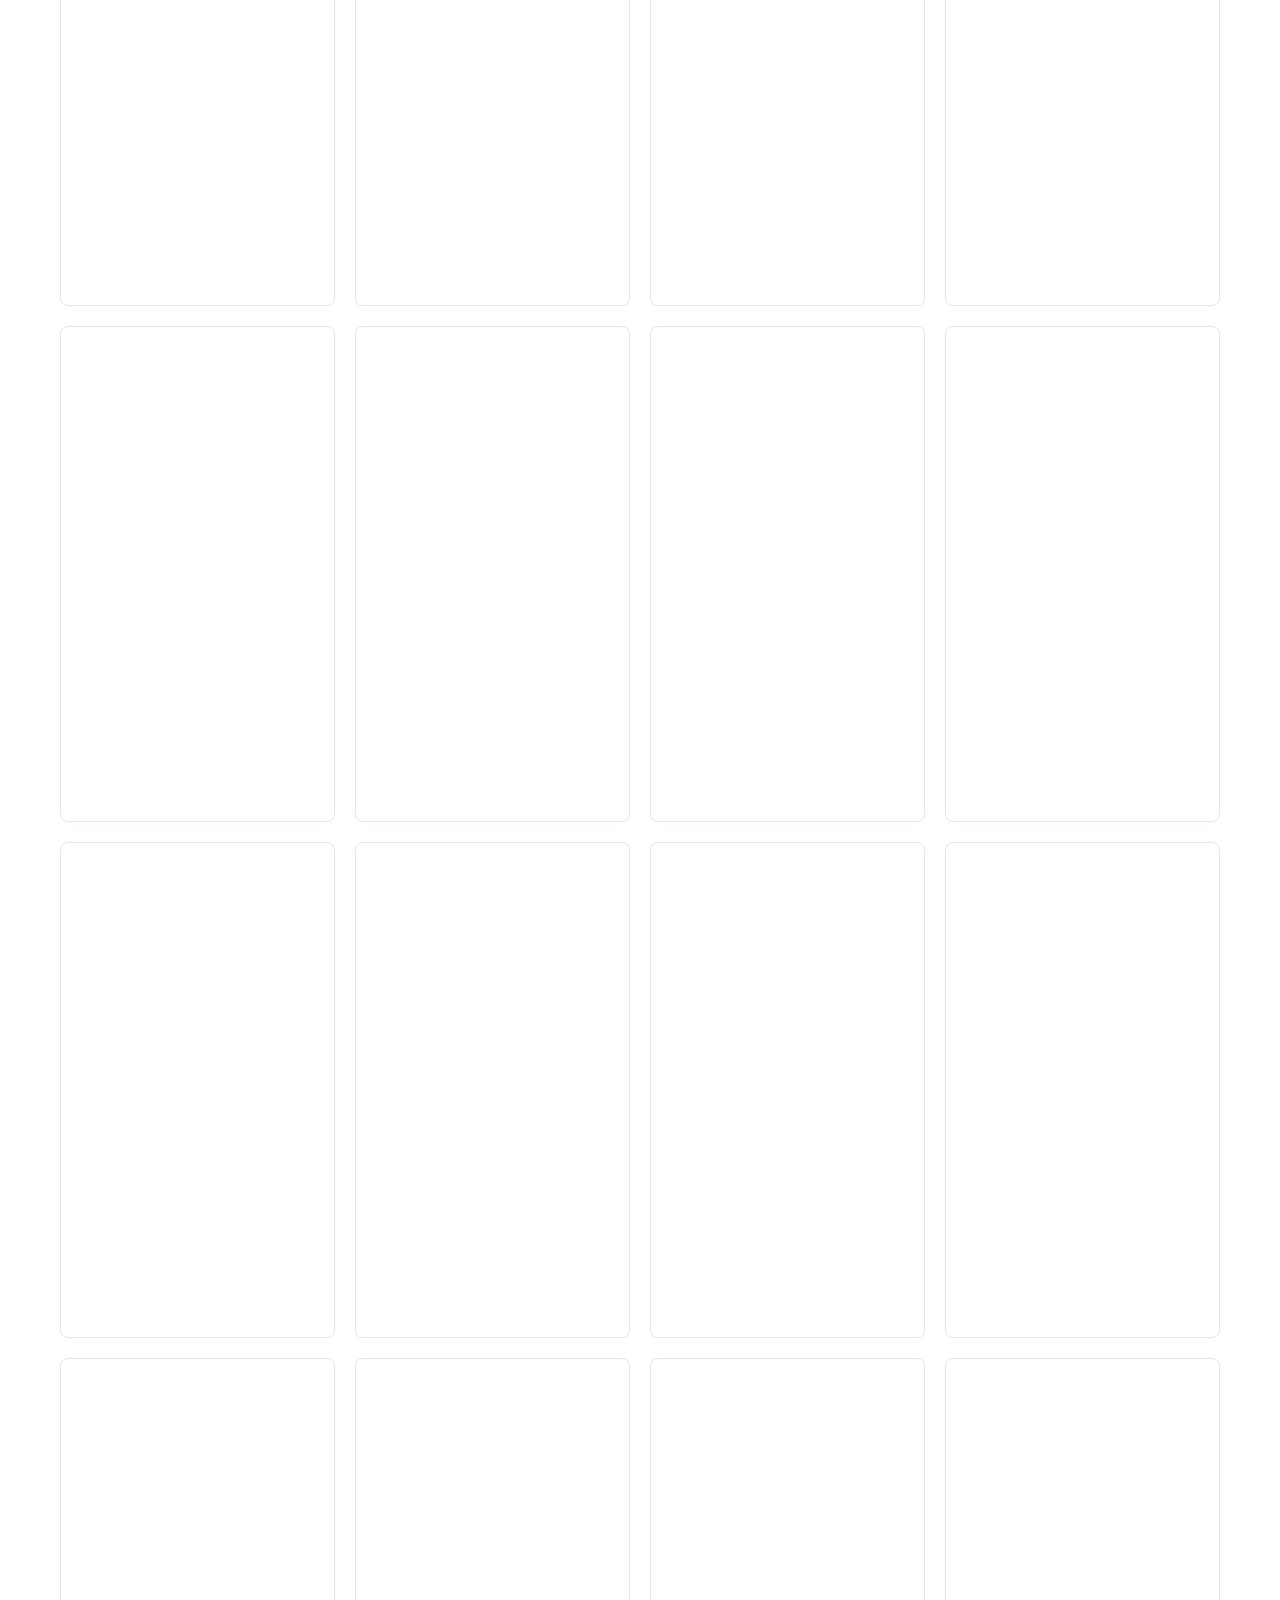
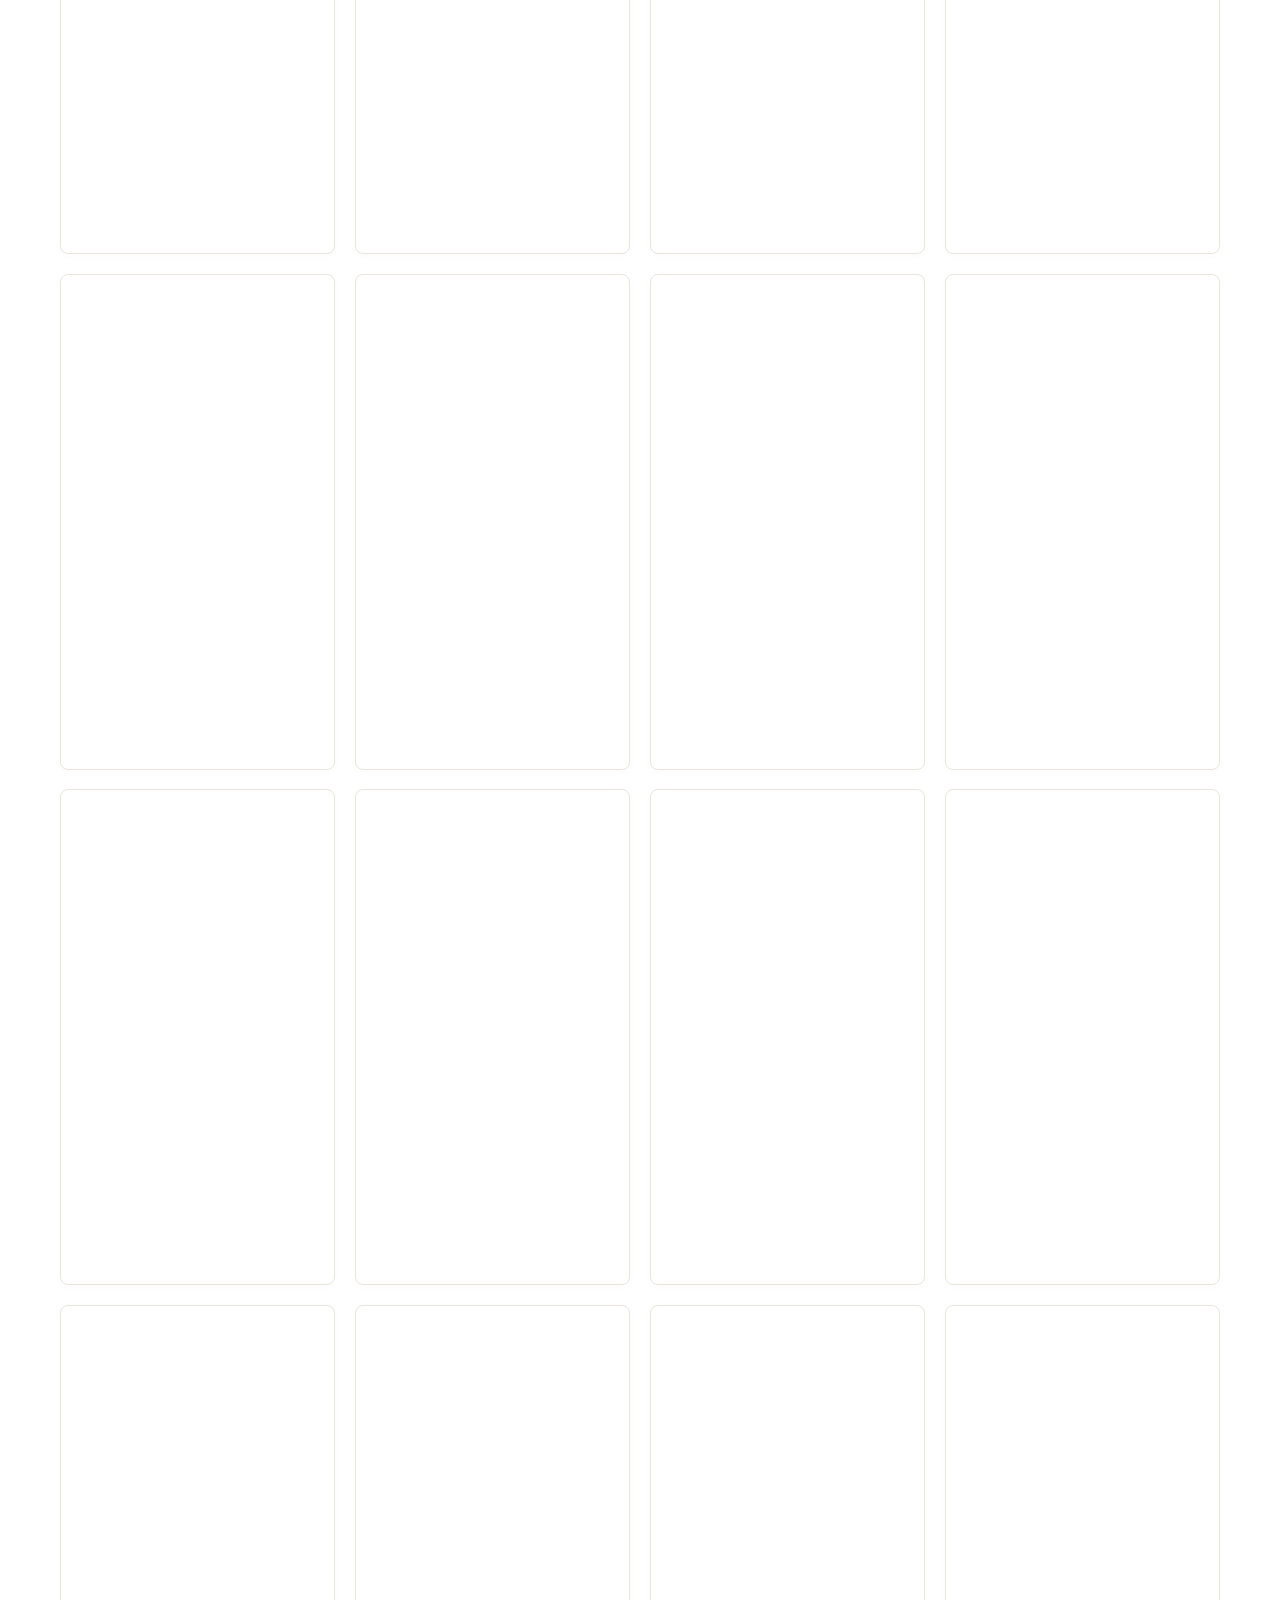
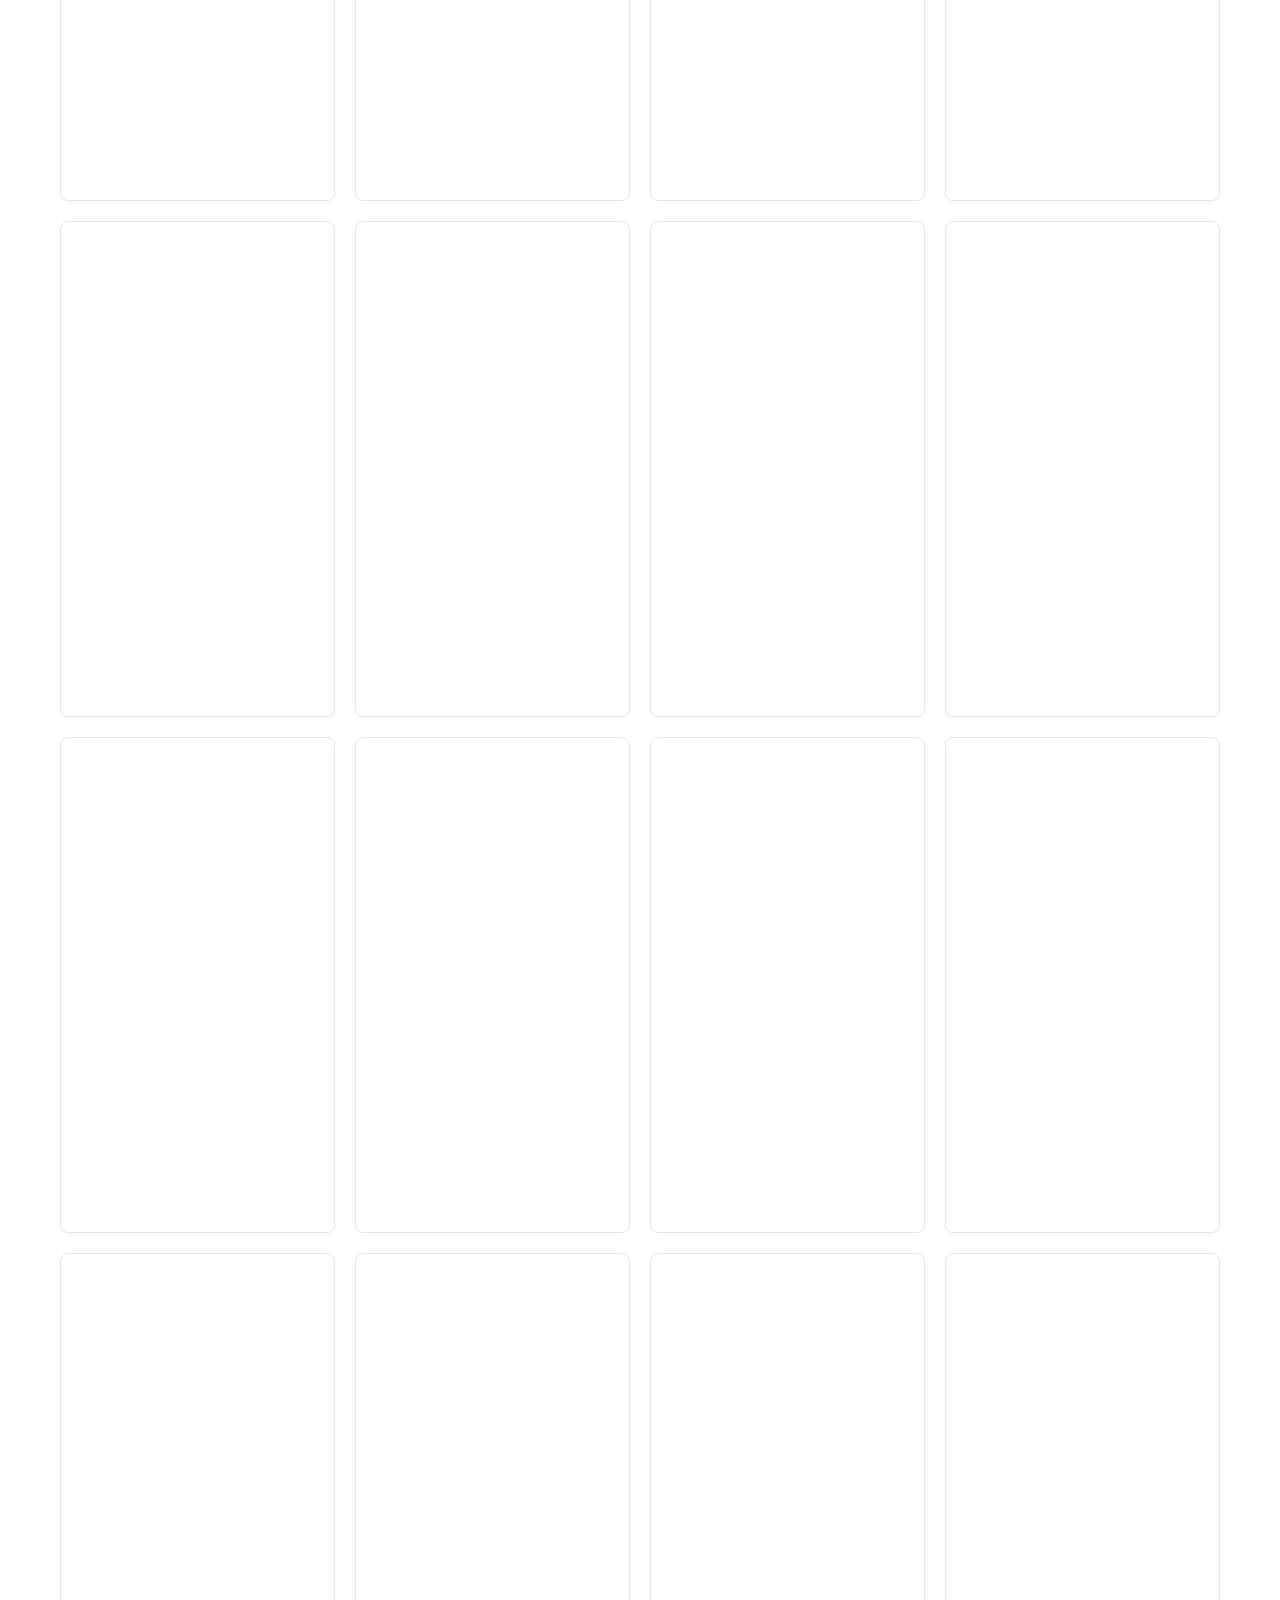
==== commit 0d7c9886: "style(whatsapp): reduce Order on WhatsApp button size and update color to luxury light blue" ====
--- a/index.html
+++ b/index.html
@@ -3675,8 +3675,8 @@
   <link rel="preconnect" href="https://cdnjs.cloudflare.com" crossorigin>
 
   <!-- Preload LCP Hero Image in next-gen WebP -->
-  <link rel="preload" as="image" href="images/hero-luxury-mobile.webp?v=20260918-hero-topleft-v11" type="image/webp" media="(max-width: 768px)" fetchpriority="high">
-  <link rel="preload" as="image" href="images/hero-luxury.webp?v=20260918-hero-topleft-v11" type="image/webp" media="(min-width: 769px)" fetchpriority="high">
+  <link rel="preload" as="image" href="images/hero-luxury-mobile.webp?v=20260918-wa-lightblue-v12" type="image/webp" media="(max-width: 768px)" fetchpriority="high">
+  <link rel="preload" as="image" href="images/hero-luxury.webp?v=20260918-wa-lightblue-v12" type="image/webp" media="(min-width: 769px)" fetchpriority="high">
   <link href="https://fonts.googleapis.com/css2?family=Playfair+Display:ital,wght@0,400;0,600;0,700;1,400&family=Inter:wght@300;400;500;600;700&display=swap" rel="stylesheet">
 
   <!-- Font Awesome -->
@@ -3684,7 +3684,7 @@
   <link rel="preload" href="https://cdnjs.cloudflare.com/ajax/libs/font-awesome/6.5.0/css/all.min.css" as="style" onload="this.onload=null;this.rel='stylesheet'">
   <noscript><link rel="stylesheet" href="https://cdnjs.cloudflare.com/ajax/libs/font-awesome/6.5.0/css/all.min.css"></noscript>
 
-  <link rel="stylesheet" href="style.css?v=20260918-hero-topleft-v11">
+  <link rel="stylesheet" href="style.css?v=20260918-wa-lightblue-v12">
 
   <!-- Critical Hero Sapphire Luxury Styling (Overrides cached stylesheets) -->
   <style id="hero-critical-blue-theme">
@@ -4043,10 +4043,10 @@
   <section class="hero" id="hero">
     <div class="hero-bg">
       <picture class="hero-picture">
-        <source media="(max-width: 768px)" srcset="images/hero-luxury-mobile.webp?v=20260918-hero-topleft-v11" type="image/webp">
-        <source media="(max-width: 768px)" srcset="images/hero-luxury-mobile.jpg?v=20260918-hero-topleft-v11" type="image/jpeg">
-        <source srcset="images/hero-luxury.webp?v=20260918-hero-topleft-v11" type="image/webp">
-        <img src="images/hero-luxury.jpg?v=20260918-hero-topleft-v11" alt="Blu Idol - 18K Gold Plated Jewellery" class="hero-img" loading="eager" fetchpriority="high" decoding="async" width="2048" height="1152">
+        <source media="(max-width: 768px)" srcset="images/hero-luxury-mobile.webp?v=20260918-wa-lightblue-v12" type="image/webp">
+        <source media="(max-width: 768px)" srcset="images/hero-luxury-mobile.jpg?v=20260918-wa-lightblue-v12" type="image/jpeg">
+        <source srcset="images/hero-luxury.webp?v=20260918-wa-lightblue-v12" type="image/webp">
+        <img src="images/hero-luxury.jpg?v=20260918-wa-lightblue-v12" alt="Blu Idol - 18K Gold Plated Jewellery" class="hero-img" loading="eager" fetchpriority="high" decoding="async" width="2048" height="1152">
       </picture>
       <div class="hero-color-grade"></div>
       <div class="hero-overlay"></div>
--- a/style.css
+++ b/style.css
@@ -1035,59 +1035,50 @@
 
 .btn-whatsapp {
   width: 100%;
-  max-width: 220px;
+  max-width: 168px;
   margin: 0 auto;
-  background: linear-gradient(135deg, #121212 0%, #1e1e1e 100%);
-  border: 1px solid rgba(210, 180, 140, 0.55);
+  background: linear-gradient(135deg, #48b8f8 0%, #268fd9 100%);
+  border: 1px solid rgba(26, 115, 232, 0.25);
   color: #ffffff !important;
-  padding: 8px 16px;
-  font-size: 0.76rem;
+  padding: 5px 12px;
+  font-size: 0.70rem;
   font-weight: 600;
   display: inline-flex;
   align-items: center;
   justify-content: center;
-  gap: 8px;
-  border-radius: 25px;
+  gap: 6px;
+  border-radius: 20px;
   text-decoration: none;
-  transition: all 0.3s cubic-bezier(0.25, 1, 0.5, 1);
-  box-shadow: 0 3px 10px rgba(0, 0, 0, 0.12);
+  transition: all 0.25s cubic-bezier(0.25, 1, 0.5, 1);
+  box-shadow: 0 2px 8px rgba(38, 143, 217, 0.25);
   cursor: pointer;
-  letter-spacing: 0.03em;
+  letter-spacing: 0.02em;
 }
 
 .btn-whatsapp i {
-  color: #25D366;
-  font-size: 1.1rem;
+  color: #ffffff;
+  font-size: 0.88rem;
   transition: transform 0.25s ease;
 }
 
 .btn-whatsapp:hover {
-  background: linear-gradient(135deg, #25D366 0%, #128C7E 100%);
-  border-color: #25D366;
+  background: linear-gradient(135deg, #268fd9 0%, #1565c0 100%);
+  border-color: #1565c0;
   color: #ffffff !important;
-  transform: translateY(-2px);
-  box-shadow: 0 8px 20px rgba(37, 211, 102, 0.35);
+  transform: translateY(-1px);
+  box-shadow: 0 4px 14px rgba(38, 143, 217, 0.40);
 }
 
 .btn-whatsapp:hover i {
   color: #ffffff;
-  transform: scale(1.15);
+  transform: scale(1.12);
 }
 
 .btn-whatsapp.btn-full {
   max-width: 100%;
-}
-
-.btn-whatsapp:hover {
-  background-color: #268fd9;
-  border-color: #1d7fc4;
-  color: #ffffff !important;
-  transform: translateY(-1px);
-  box-shadow: 0 4px 10px rgba(59, 162, 234, 0.35);
-}
-
-.btn-whatsapp i {
-  font-size: 0.95rem;
+  padding: 8px 16px;
+  font-size: 0.80rem;
+  min-height: 38px;
 }
 
 .view-all-wrap {
@@ -2565,17 +2556,18 @@
     margin-top: auto;
     width: 100%;
     max-width: 100%;
-    padding: 8px 10px;
-    font-size: 0.74rem;
+    padding: 5px 8px;
+    font-size: 0.67rem;
     font-weight: 600;
     letter-spacing: 0.01em;
-    min-height: 38px;
-    border-radius: 6px;
+    min-height: 30px;
+    border-radius: 16px;
+    gap: 4px;
     touch-action: manipulation;
   }
 
   .btn-whatsapp i {
-    font-size: 0.92rem;
+    font-size: 0.78rem;
   }
 
   .product-actions {
@@ -2938,14 +2930,15 @@
   }
 
   .btn-whatsapp {
-    font-size: 0.70rem;
-    padding: 6px 6px;
-    min-height: 36px;
-    gap: 4px;
+    font-size: 0.63rem;
+    padding: 4px 6px;
+    min-height: 28px;
+    gap: 3px;
+    border-radius: 14px;
   }
 
   .btn-whatsapp i {
-    font-size: 0.82rem;
+    font-size: 0.72rem;
   }
 
   .product-actions button {
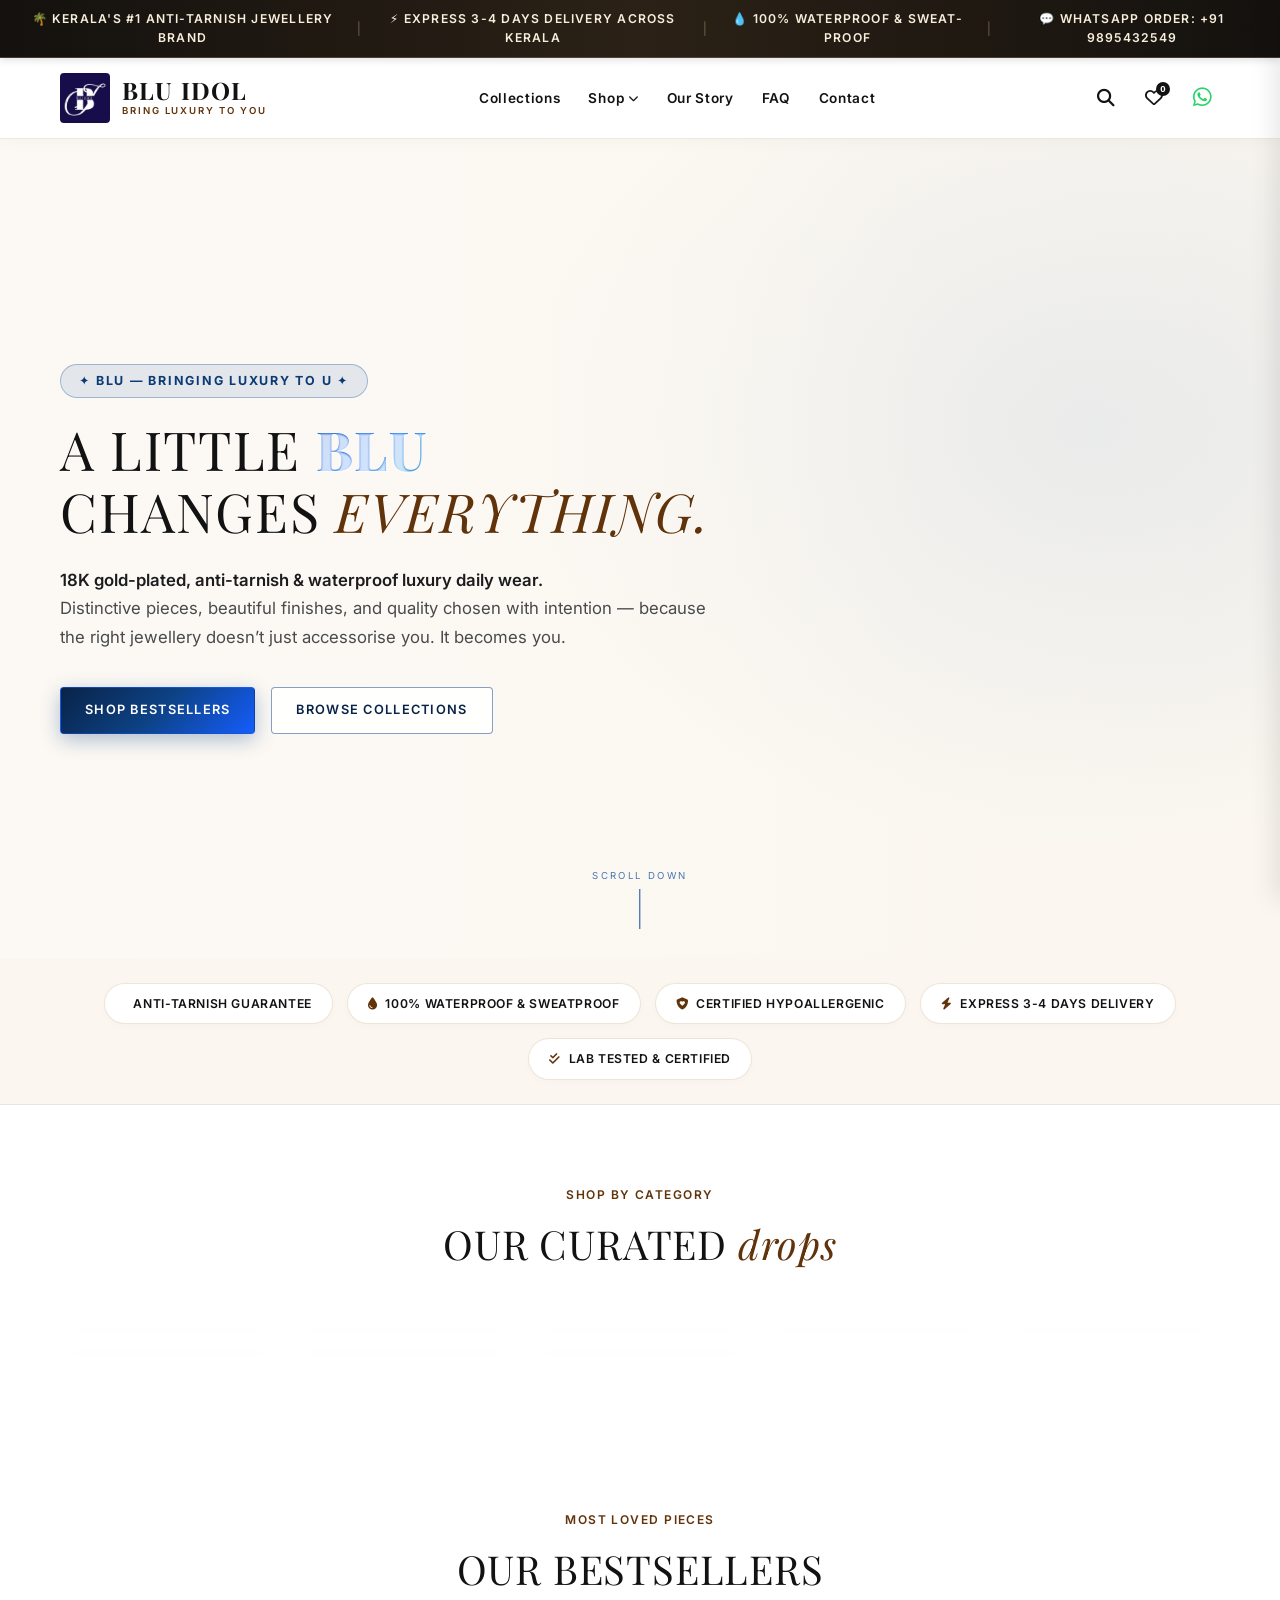
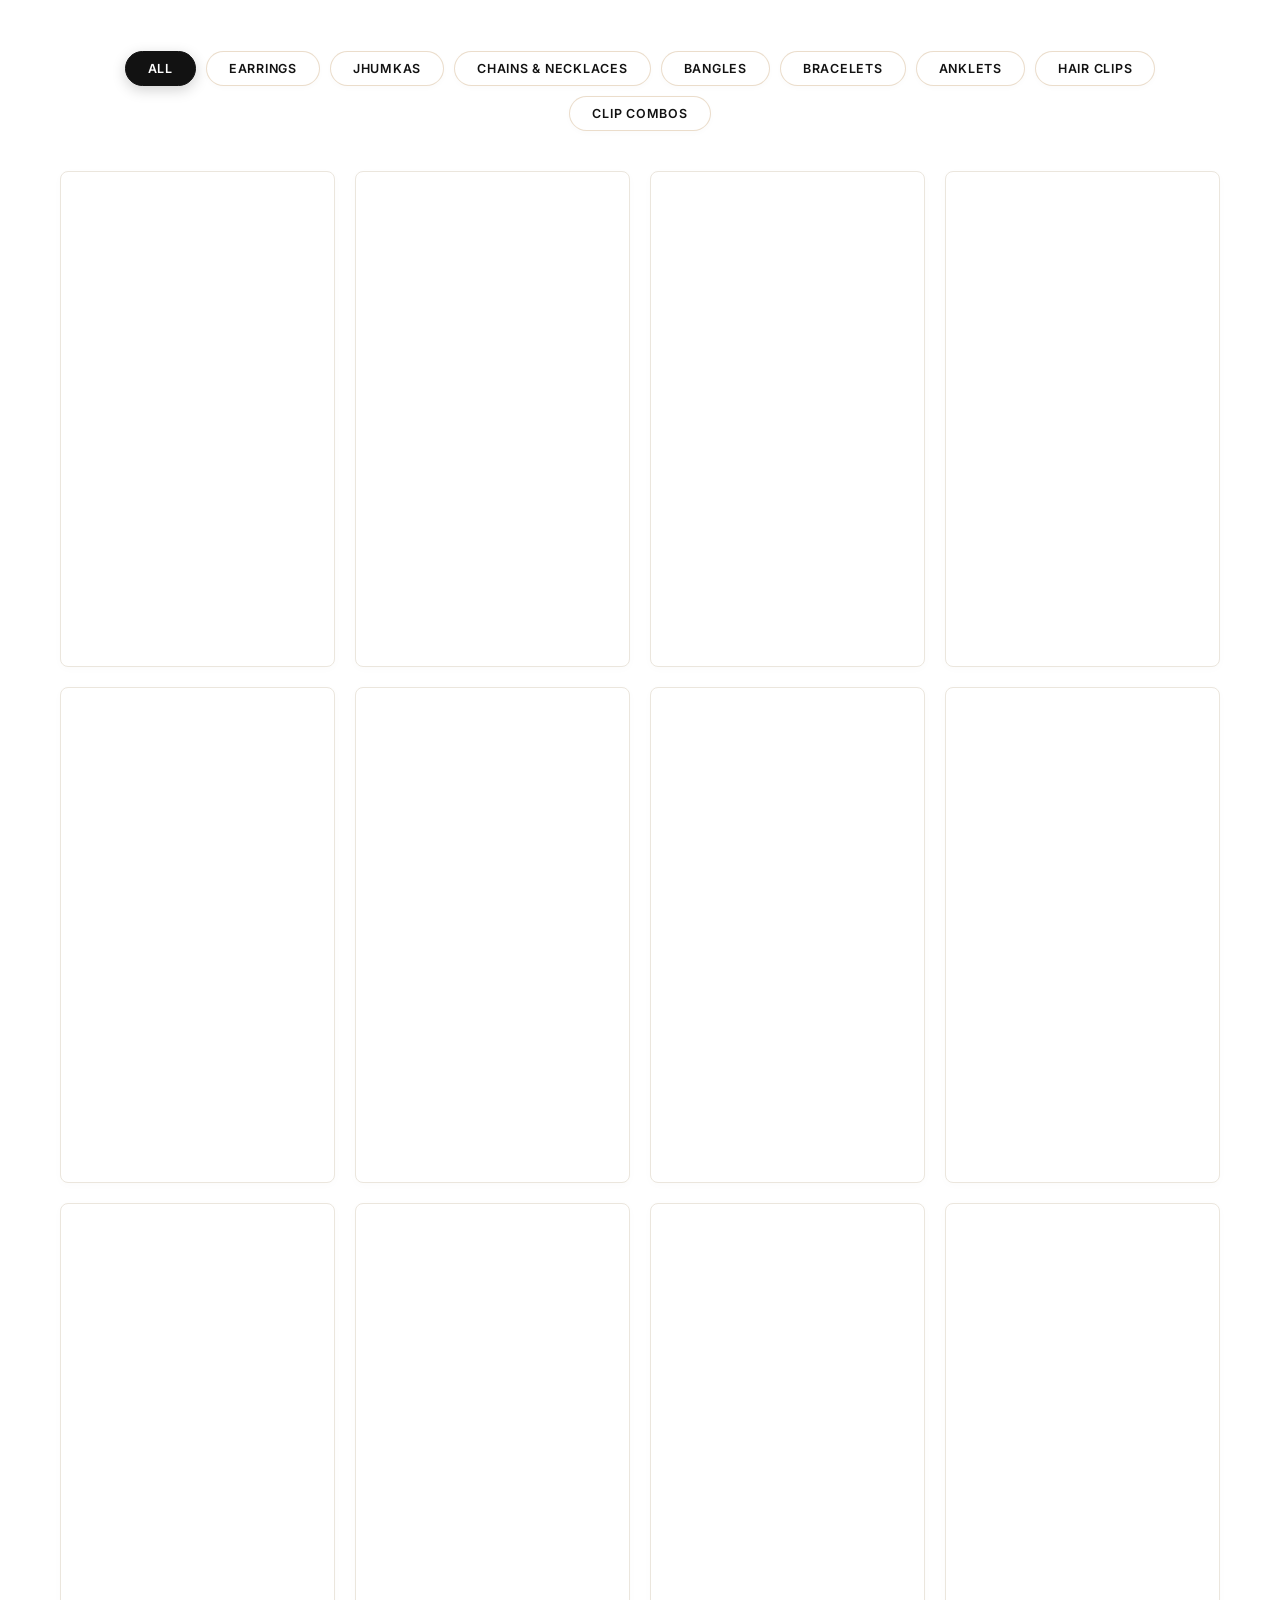
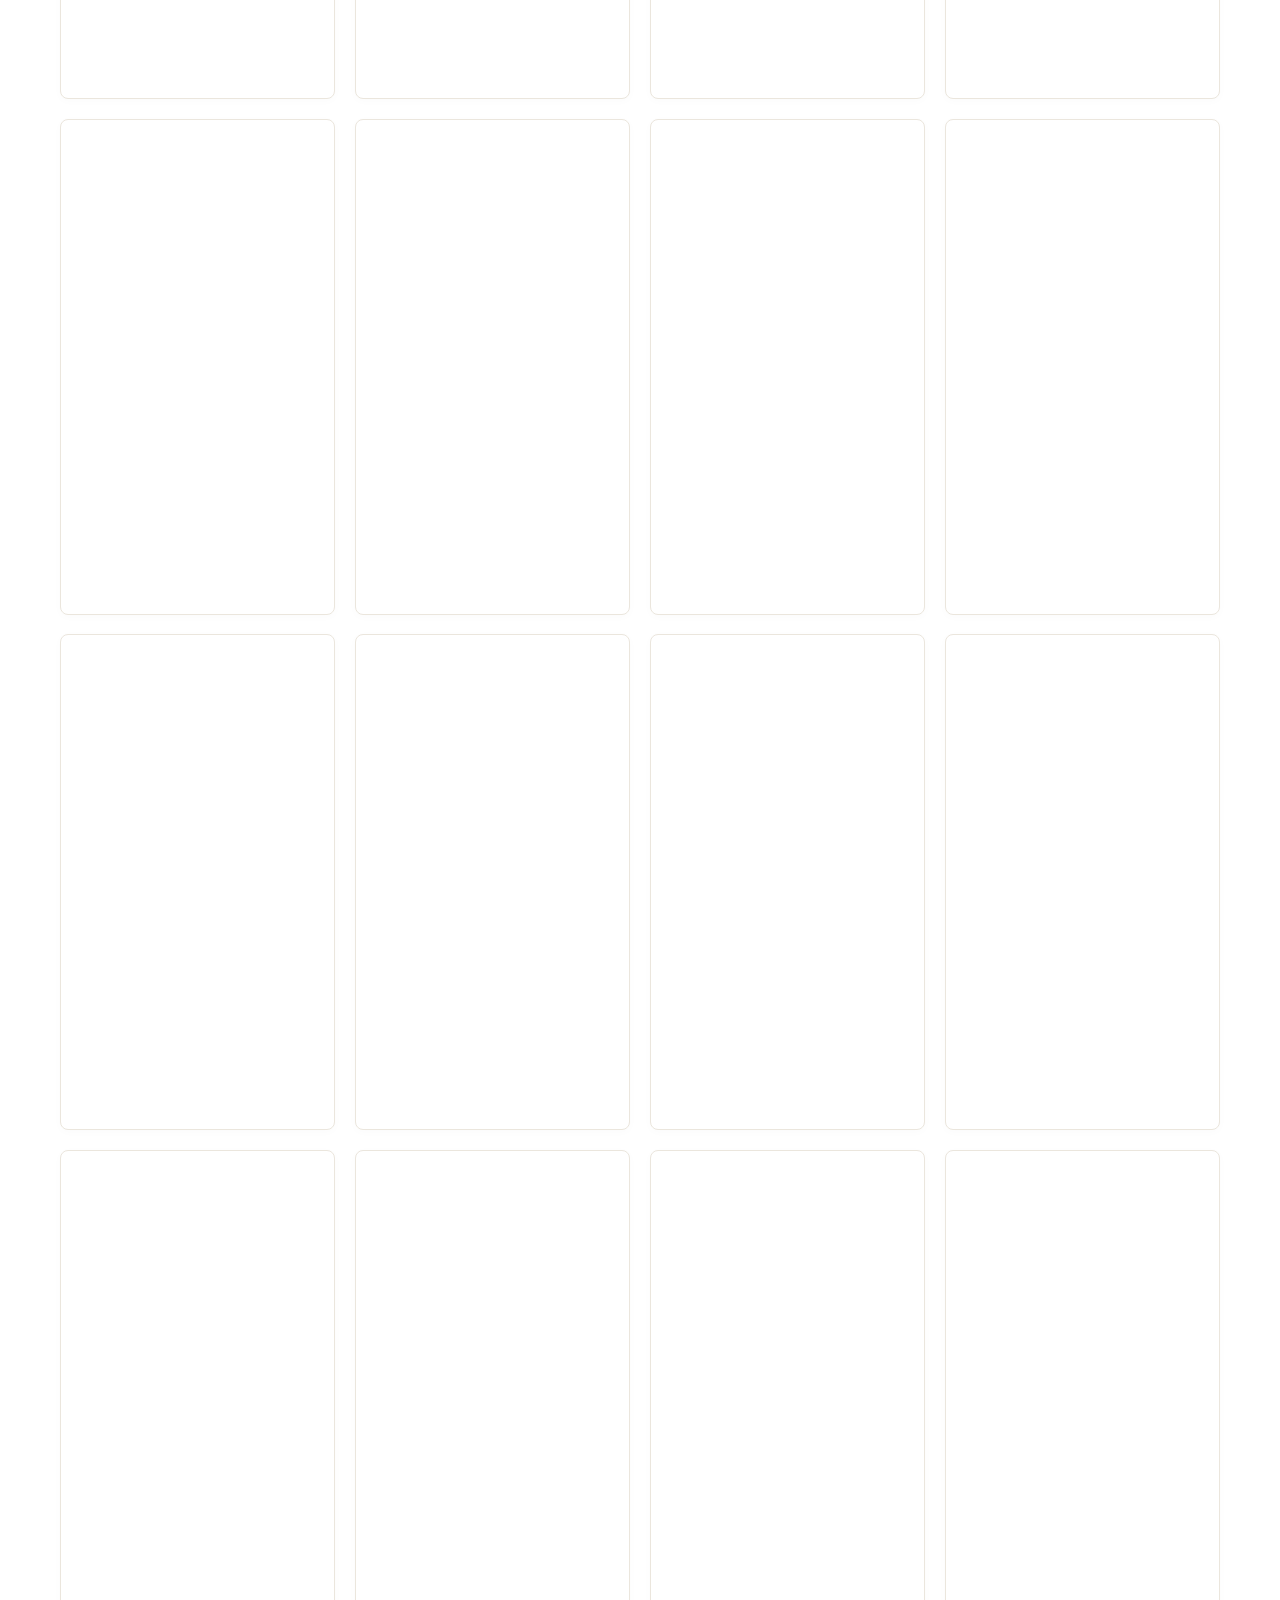
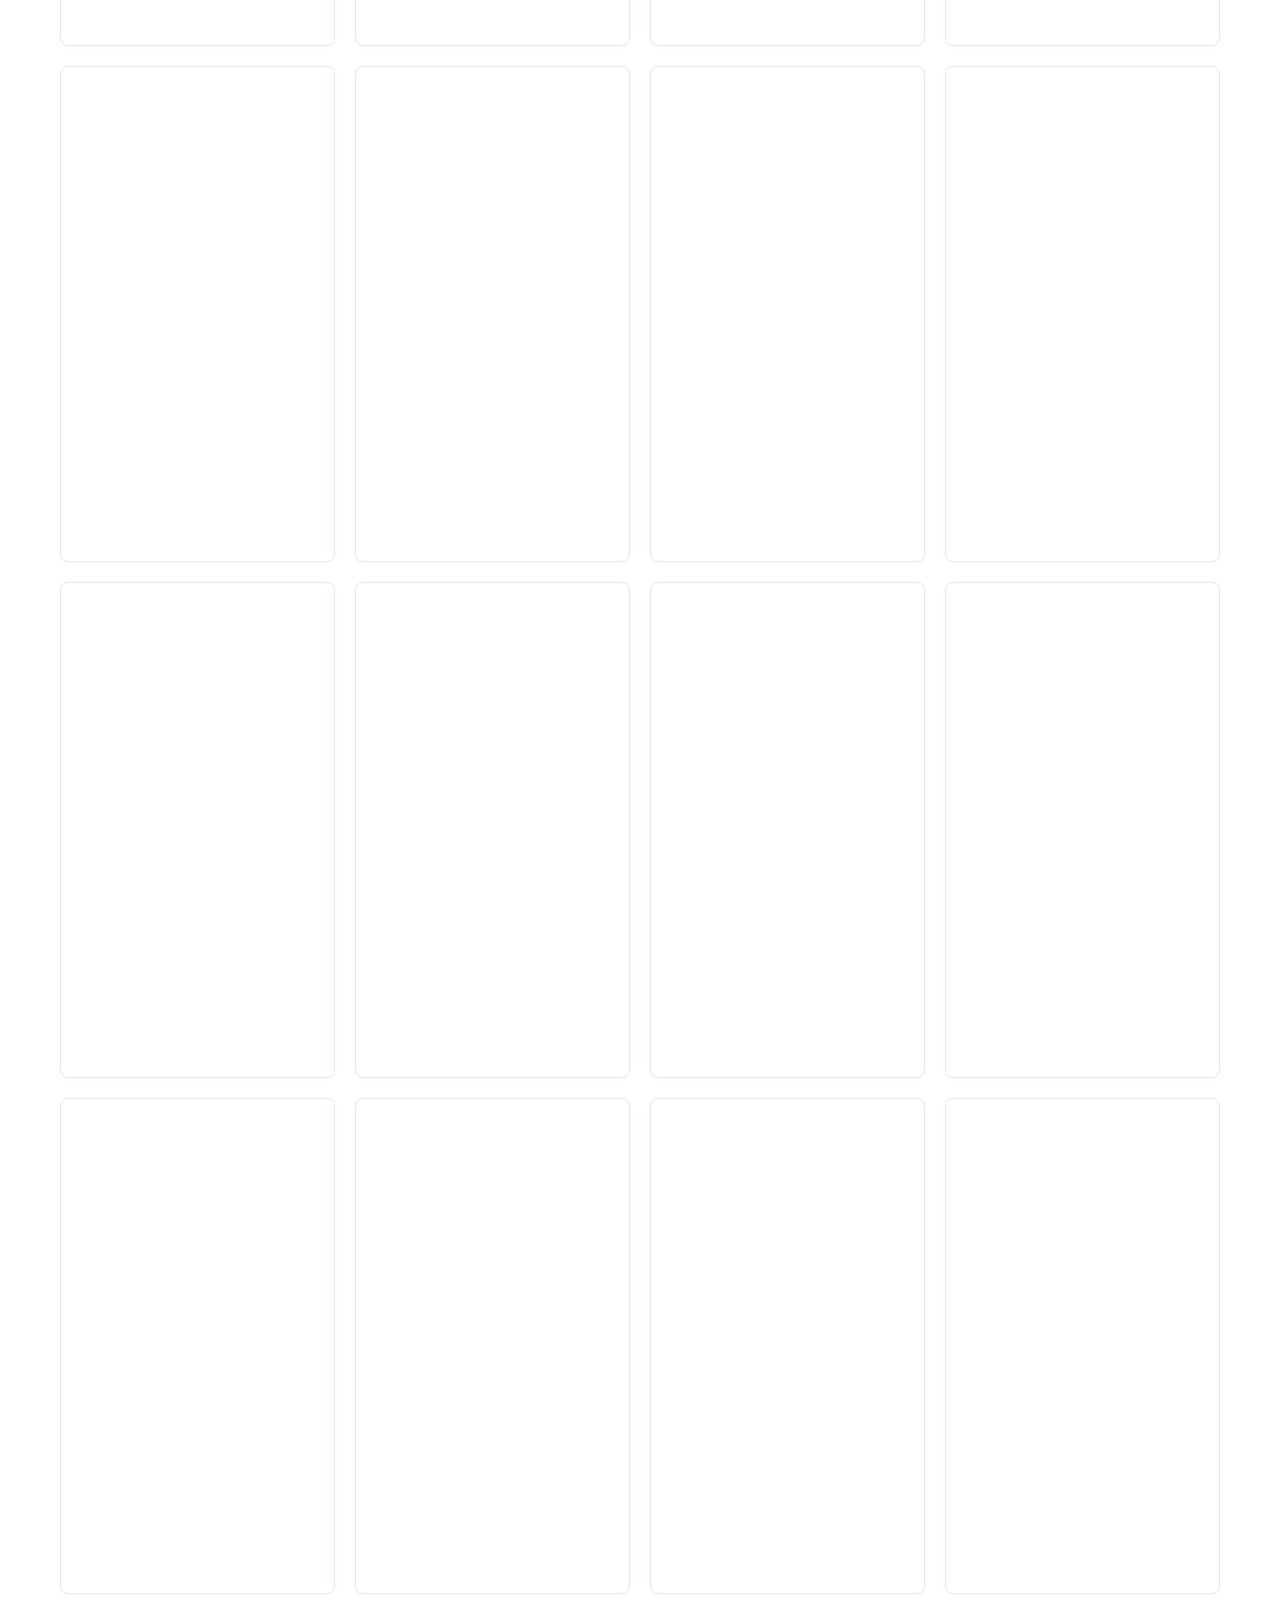
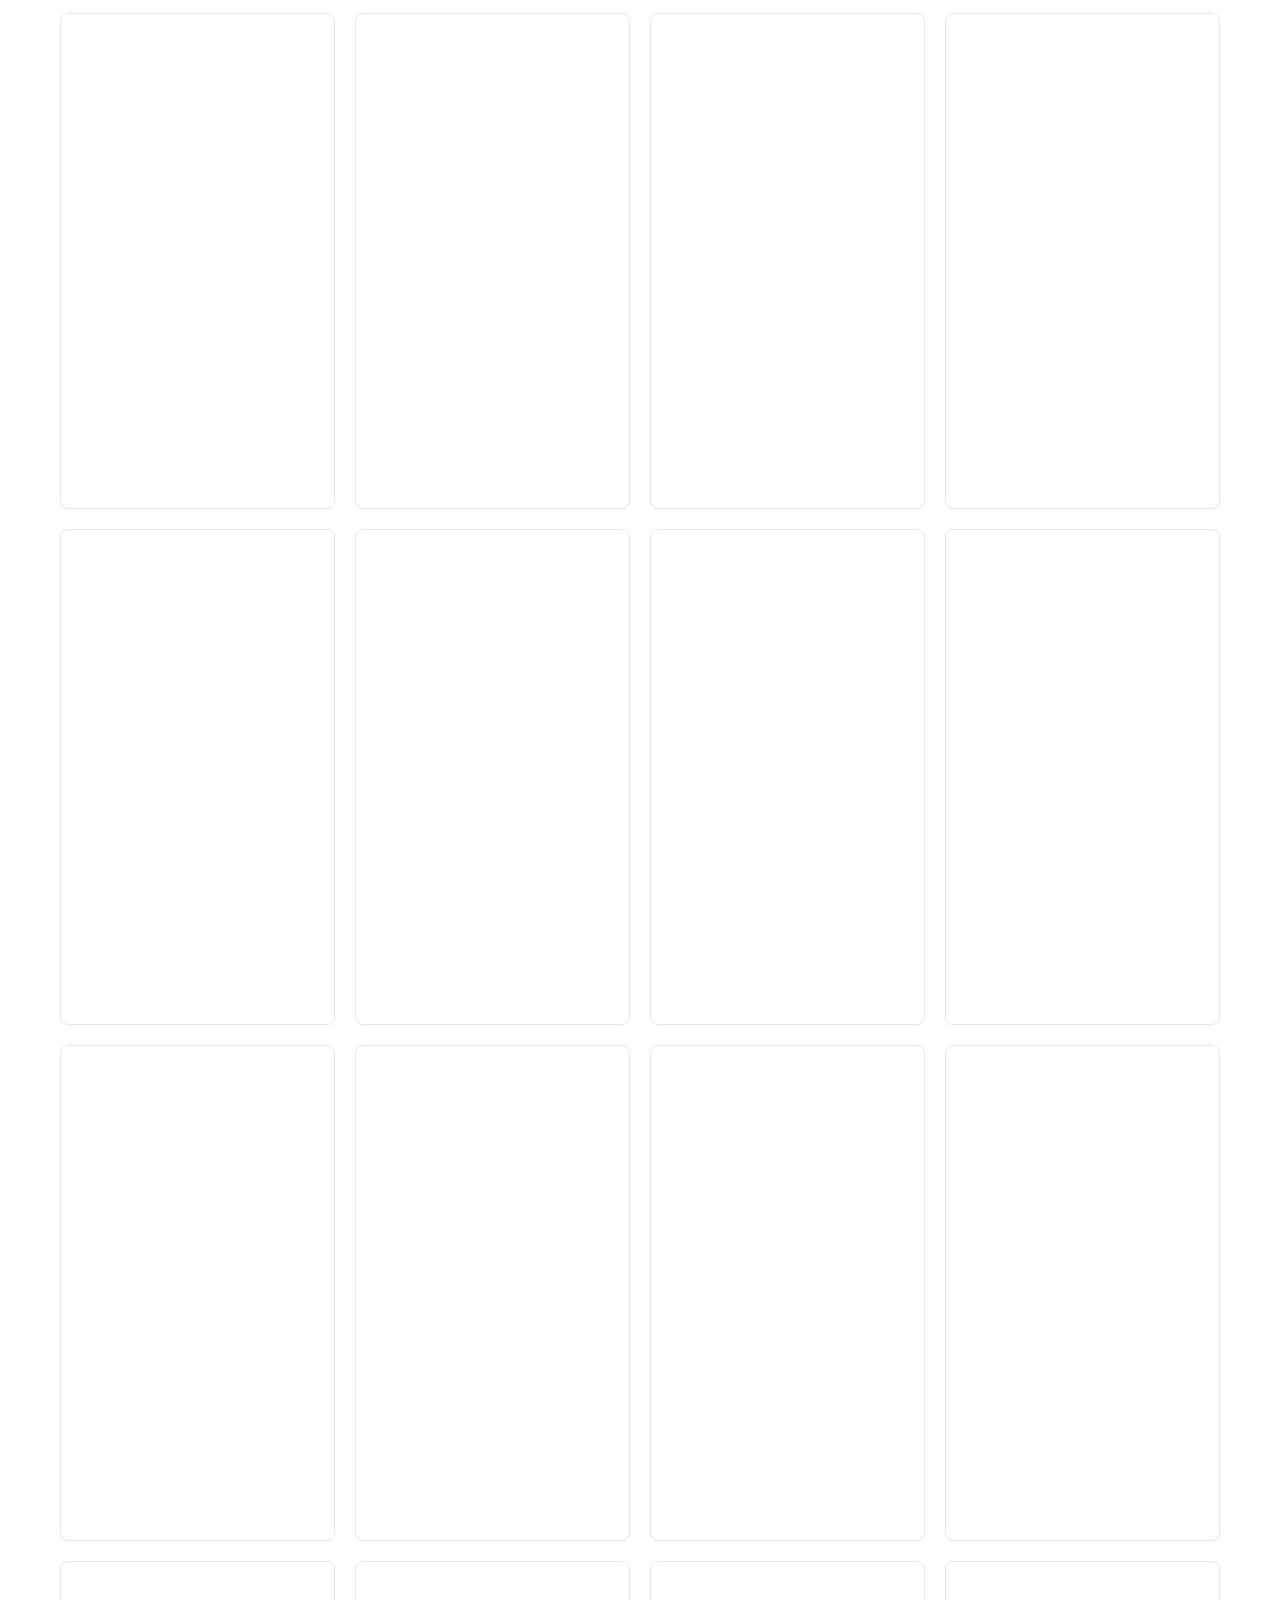
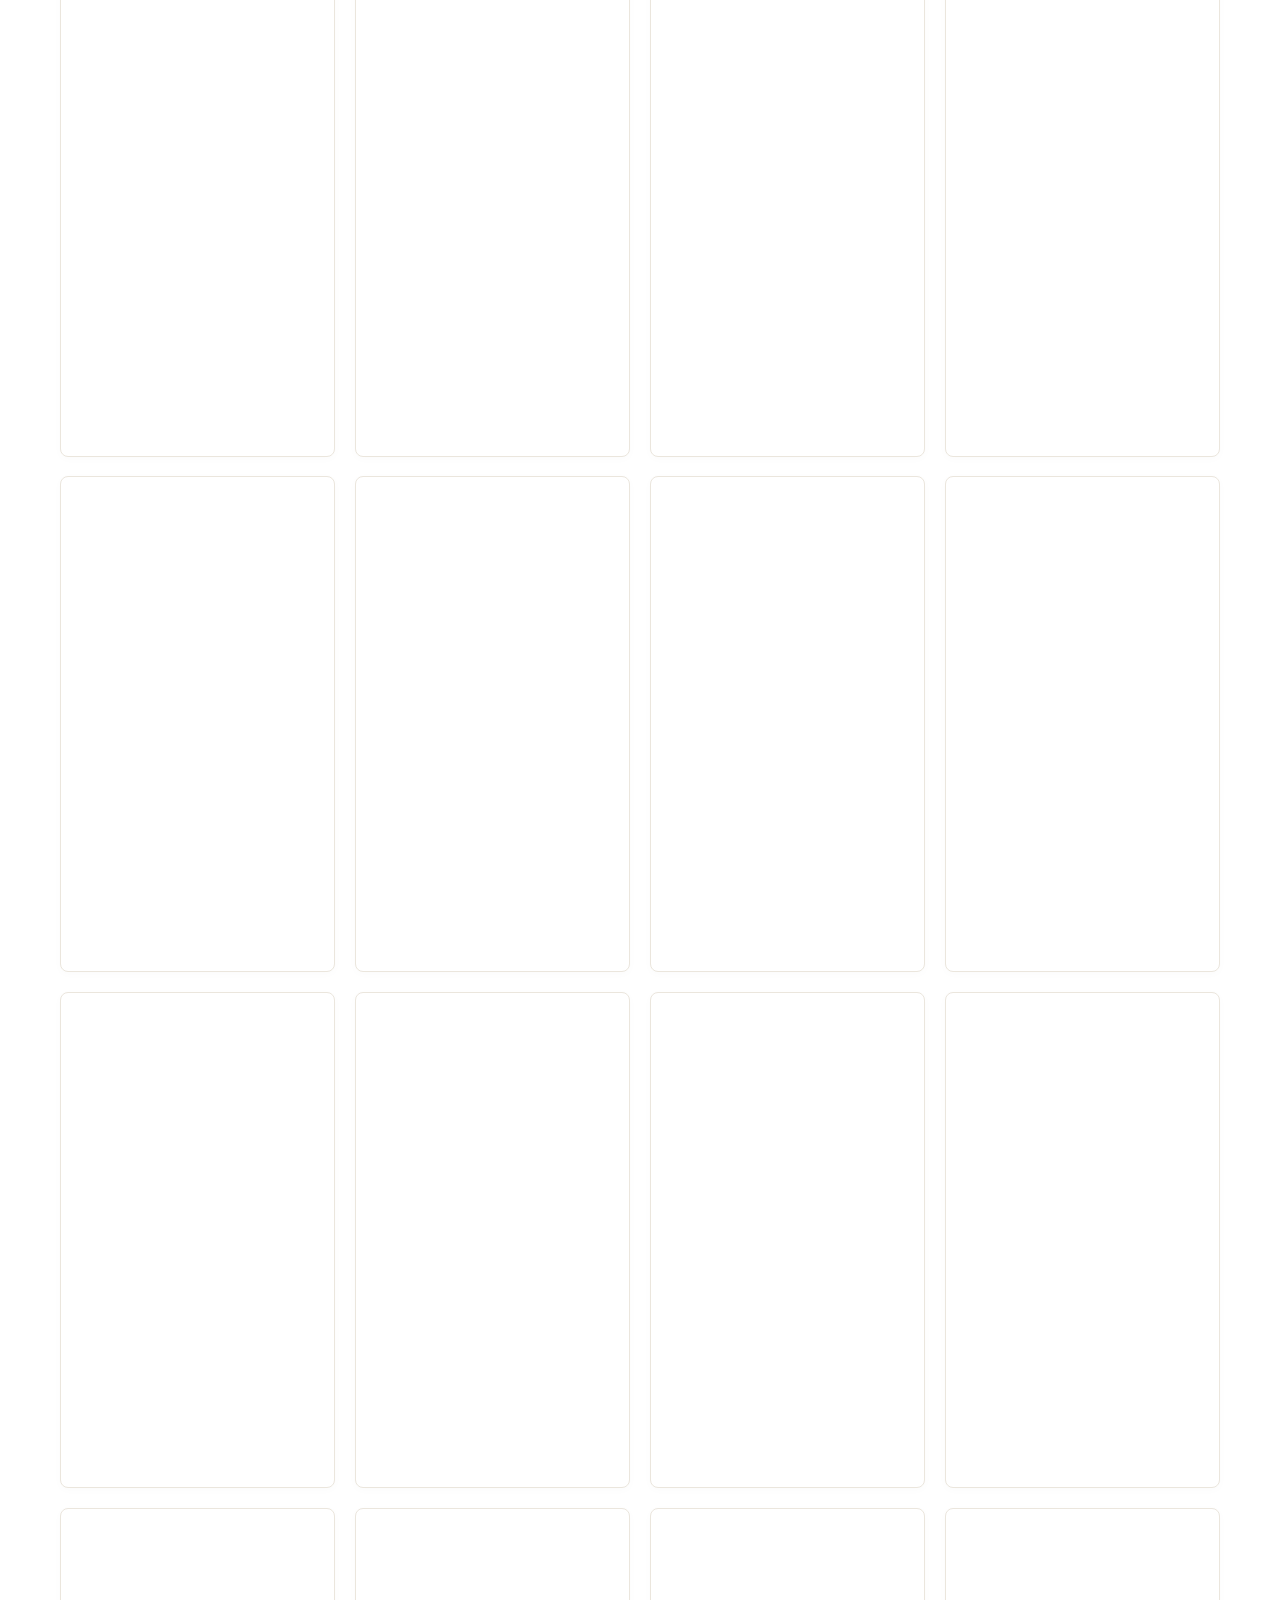
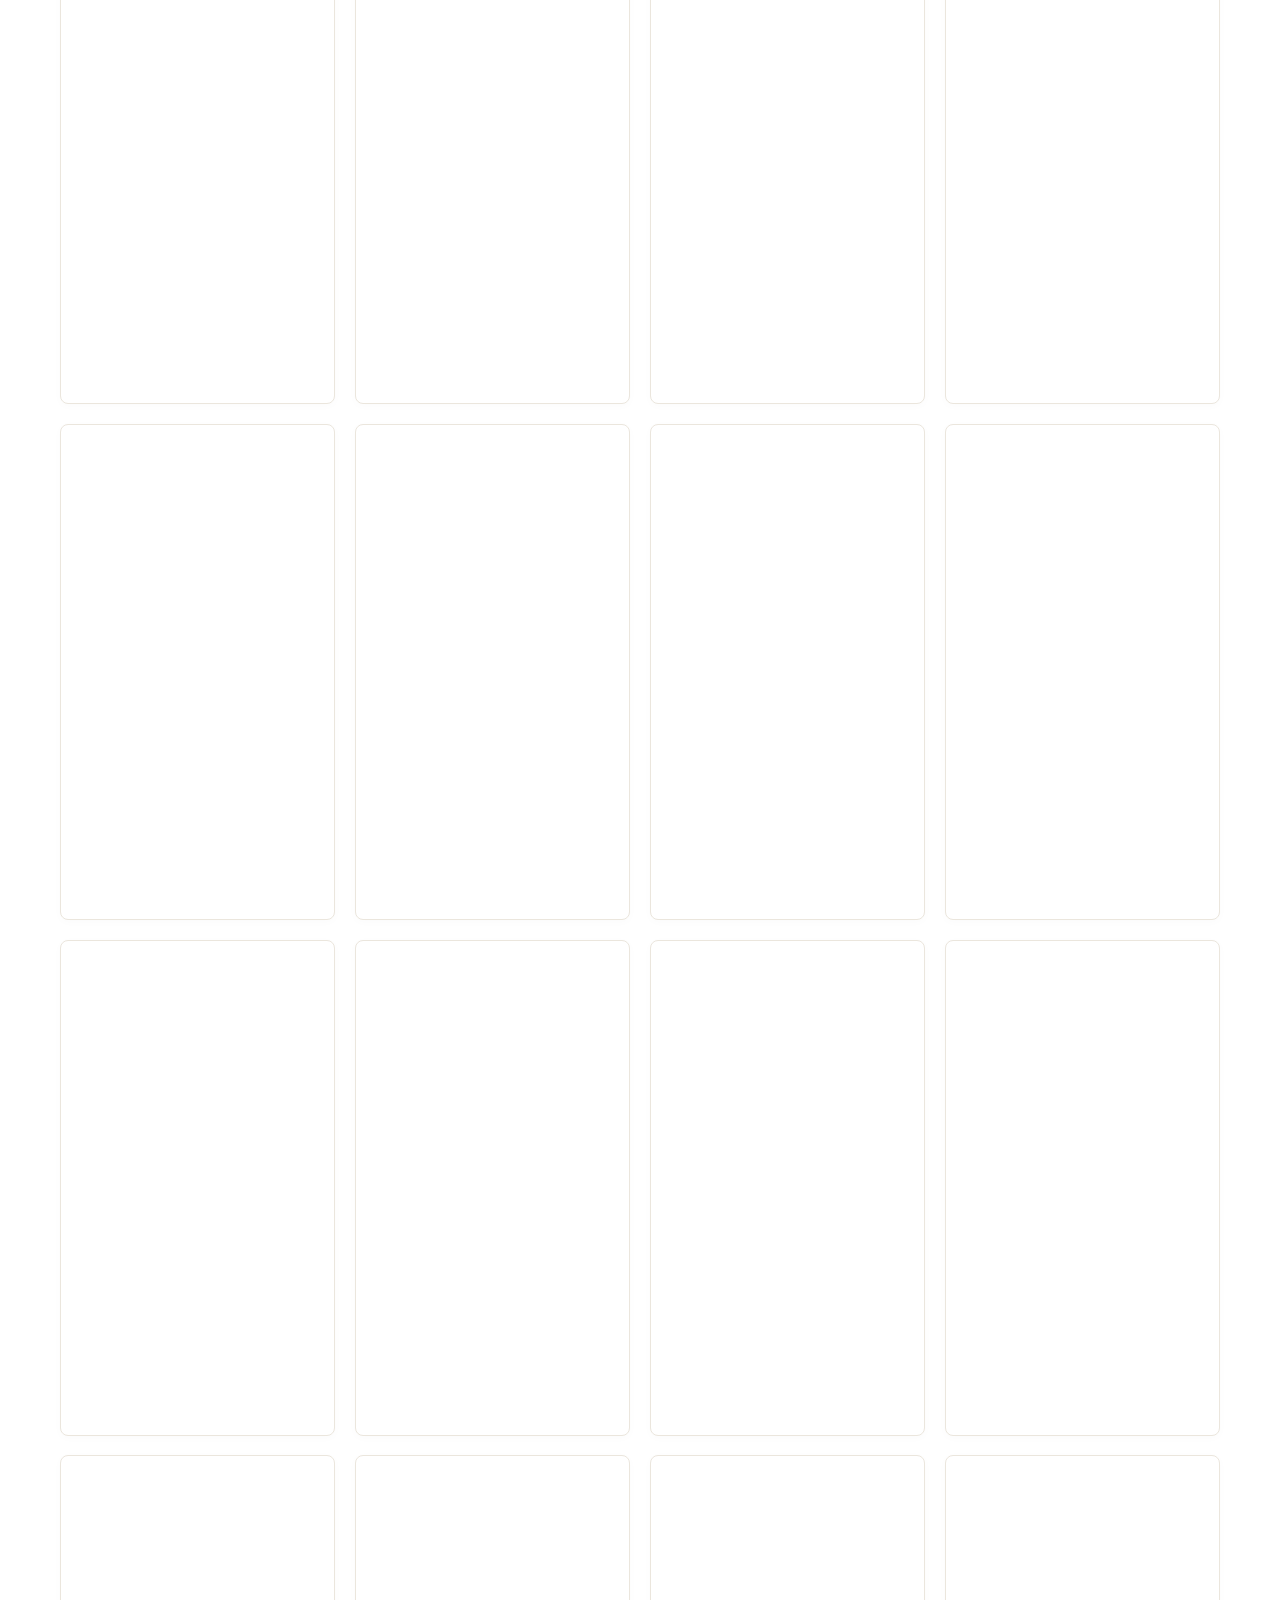
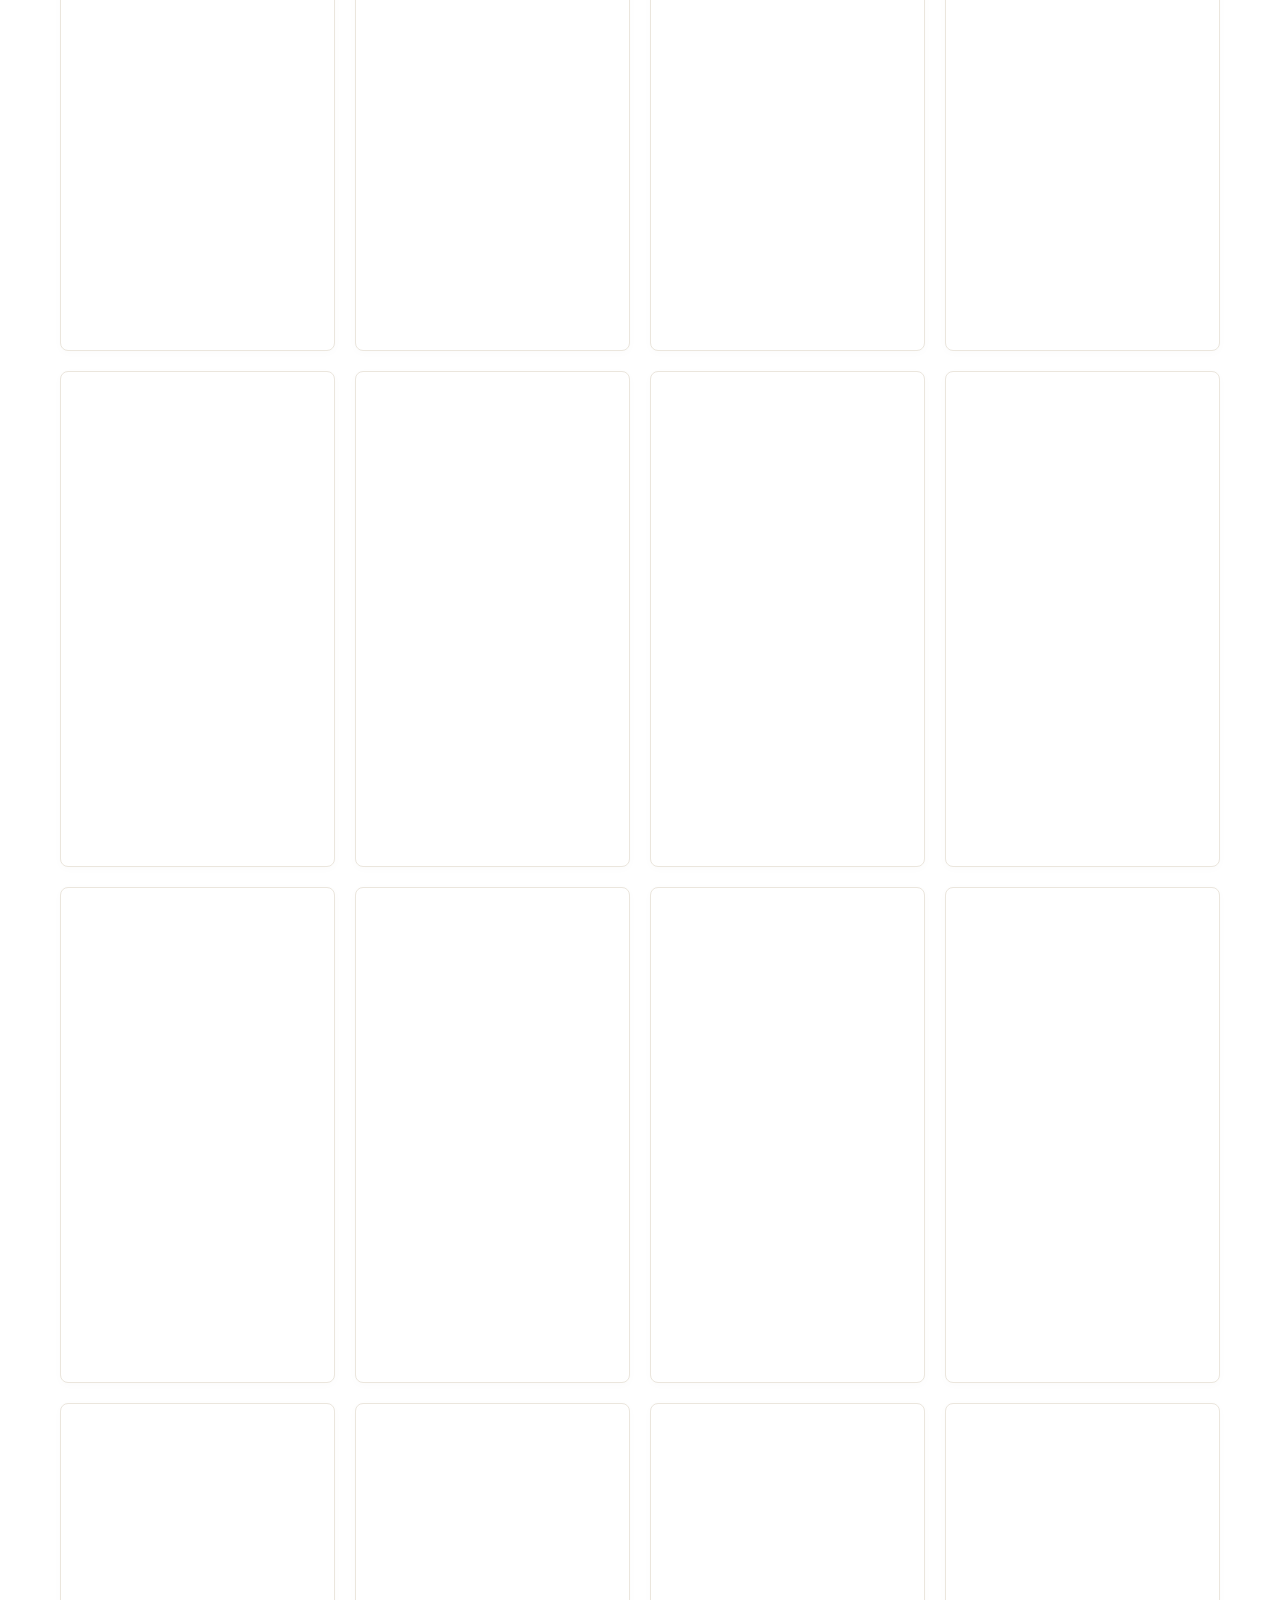
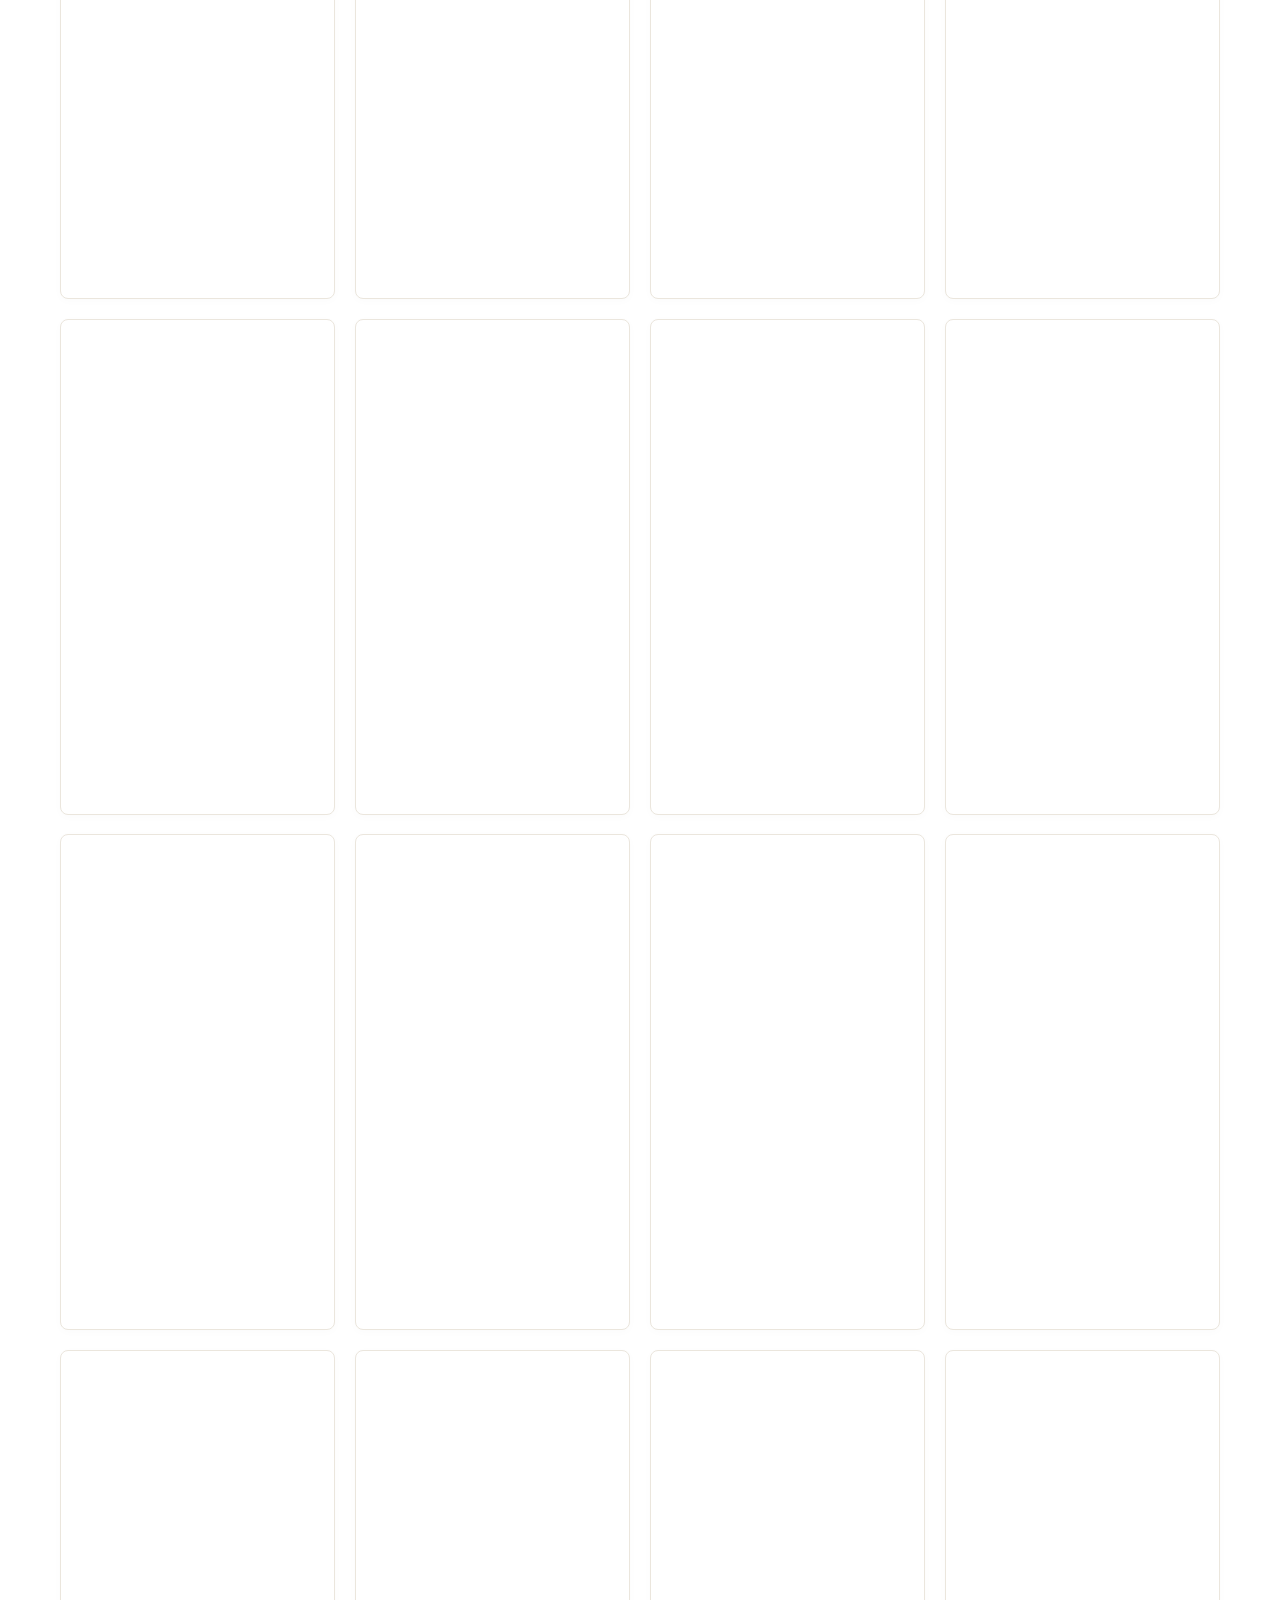
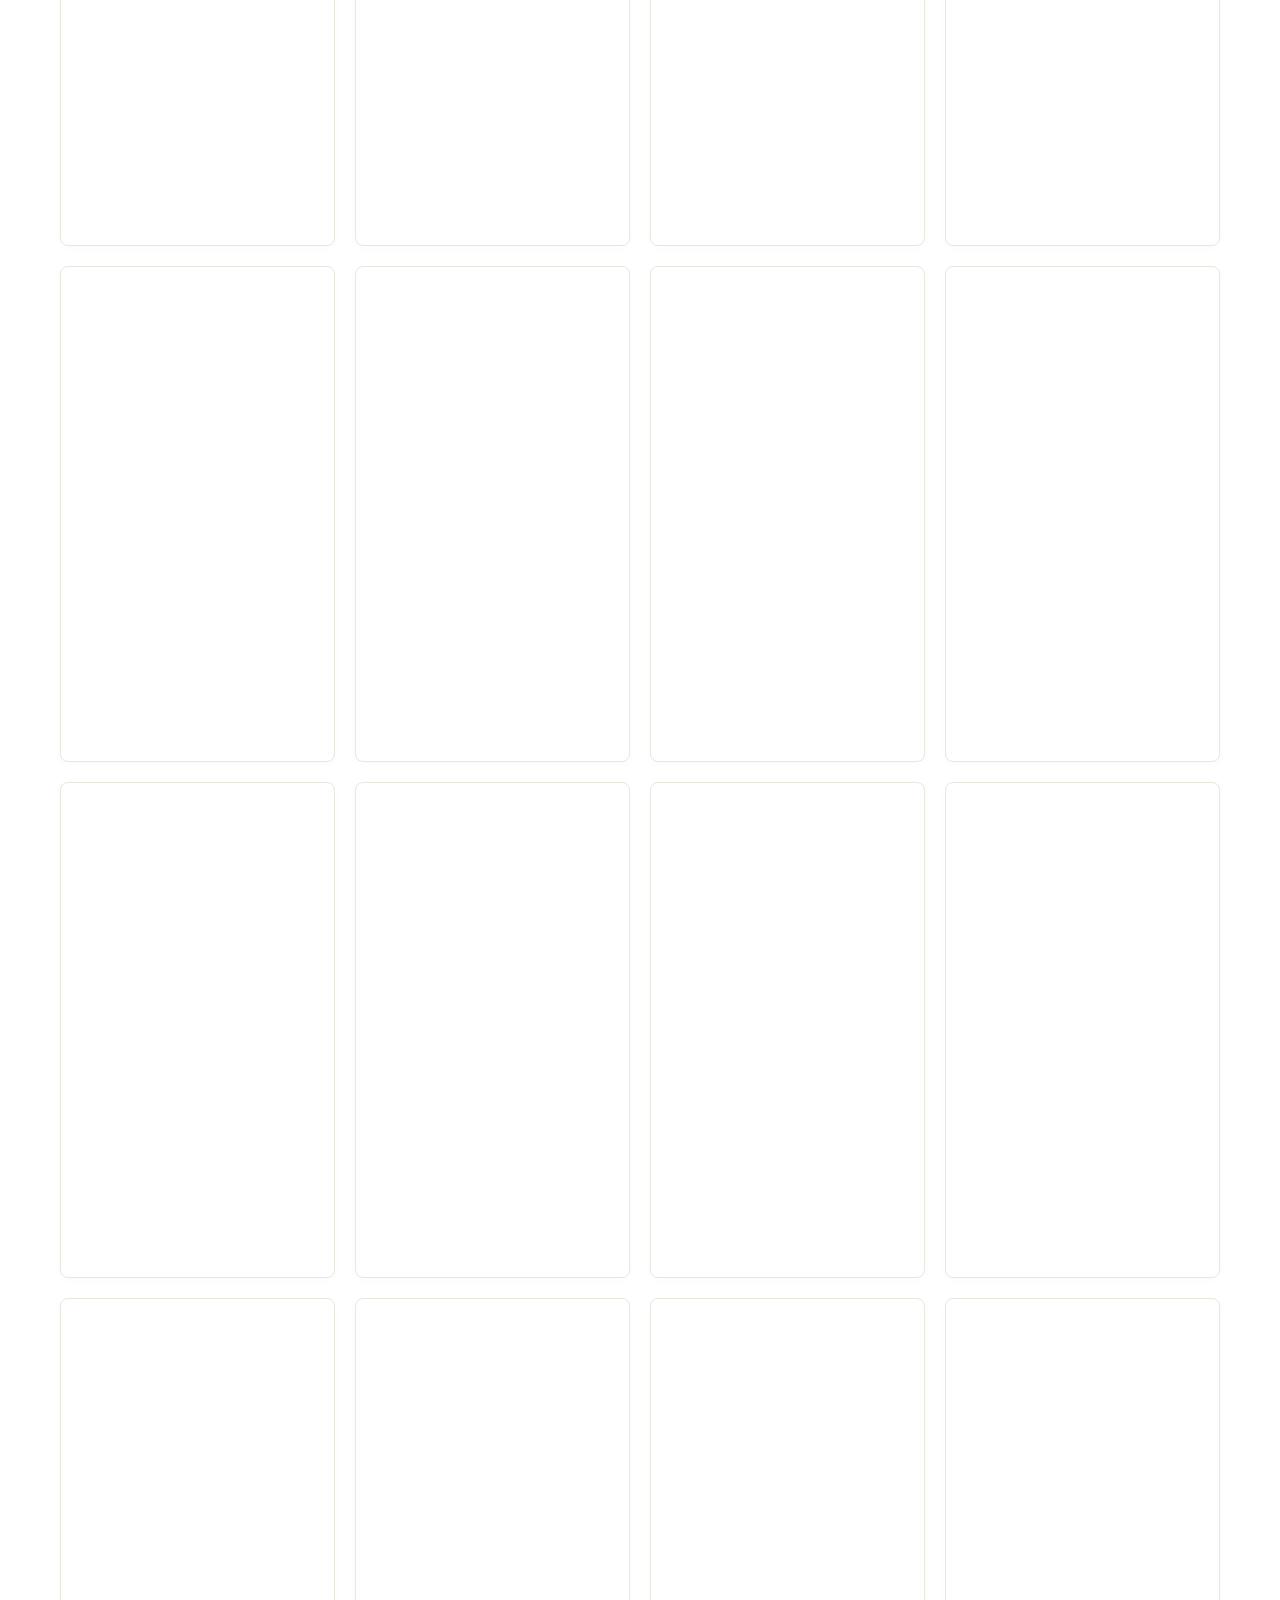
==== commit 9f88037d: "feat(seo-aeo-llm): optimize for 18K gold plated chains ranking and high conversion" ====
--- a/index.html
+++ b/index.html
@@ -22,9 +22,9 @@
   <meta name="viewport" content="width=device-width, initial-scale=1.0, viewport-fit=cover">
   <meta name="apple-mobile-web-app-capable" content="yes">
   <meta name="apple-mobile-web-app-status-bar-style" content="default">
-  <title>Blu Idol – Anti-Tarnish Jewellery India | 18K Gold Plated Waterproof Demi-Fine Jewellery Kerala</title>
-  <meta name="description" content="Shop Blu Idol – Kerala's top-rated anti-tarnish demi-fine jewellery brand in India. 18K gold-plated, 100% waterproof, sweatproof, and hypoallergenic earrings, necklaces, and chokers. Express 3-4 days delivery across Kerala &amp; pan-India. WhatsApp order: +91 9895432549.">
-  <meta name="keywords" content="anti tarnish jewellery India, anti tarnish jewellery Kerala, waterproof jewellery India, 18k gold plated jewellery Kerala, demi fine jewellery India, hypoallergenic earrings Kerala, anti tarnish necklaces Kochi, daily wear gold jewellery, Elakkathali choker Kerala, Manga Mala necklace, buy anti tarnish jewellery online, Blu Idol">
+  <title>Blu Idol – 18K Gold Plated Chains &amp; Anti-Tarnish Jewellery India | Waterproof Demi-Fine Kerala</title>
+  <meta name="description" content="Shop Blu Idol – 18K gold plated chains, anti-tarnish necklaces, and waterproof demi-fine jewellery in Kerala &amp; India. 100% sweatproof, hypoallergenic daily wear from ₹99. Express 3-4 days delivery. Instant WhatsApp orders: +91 9895432549.">
+  <meta name="keywords" content="gold plated chain, 18k gold plated chain, anti tarnish chain, waterproof gold chain daily wear, 18k gold chain India, gold plated chain for women, anti tarnish jewellery India, anti tarnish jewellery Kerala, waterproof jewellery India, 18k gold plated jewellery Kerala, demi fine jewellery India, hypoallergenic earrings Kerala, anti tarnish necklaces Kochi, daily wear gold jewellery, Elakkathali choker Kerala, Manga Mala necklace, buy anti tarnish jewellery online, Blu Idol">
   <meta name="author" content="Blu Idol">
   <meta name="robots" content="index, follow, max-image-preview:large, max-snippet:-1, max-video-preview:-1">
   <link rel="canonical" href="https://www.bluidol.in/">
@@ -35,19 +35,19 @@
   <meta property="og:type" content="website">
   <meta property="og:site_name" content="Blu Idol">
   <meta property="og:url" content="https://www.bluidol.in/">
-  <meta property="og:title" content="Blu Idol – Anti-Tarnish Jewellery India | 18K Gold Plated Demi-Fine Jewellery Kerala">
-  <meta property="og:description" content="Kerala's favorite anti-tarnish demi-fine jewellery. 18K gold plated, 100% waterproof, sweatproof, and hypoallergenic daily wear. Express 3-4 days delivery in Kerala &amp; pan-India. WhatsApp: +91 9895432549.">
+  <meta property="og:title" content="Blu Idol – 18K Gold Plated Chains &amp; Anti-Tarnish Jewellery India | Waterproof Demi-Fine Kerala">
+  <meta property="og:description" content="18K gold plated chains, anti-tarnish necklaces &amp; waterproof demi-fine jewellery. 100% sweatproof, hypoallergenic daily wear from ₹99. Express 3-4 days delivery across Kerala &amp; India. WhatsApp: +91 9895432549.">
   <meta property="og:image" content="https://www.bluidol.in/images/hero-luxury.png">
   <meta property="og:image:secure_url" content="https://www.bluidol.in/images/hero-luxury.png">
   <meta property="og:image:width" content="1376">
   <meta property="og:image:height" content="768">
-  <meta property="og:image:alt" content="Blu Idol Demi-Fine Jewellery Collection - 18K Gold Plated Daily Wear">
+  <meta property="og:image:alt" content="Blu Idol 18K Gold Plated Chains &amp; Demi-Fine Jewellery Collection">
   <meta property="og:locale" content="en_IN">
 
   <!-- Twitter / X Cards -->
   <meta name="twitter:card" content="summary_large_image">
-  <meta name="twitter:title" content="Blu Idol – Anti-Tarnish Jewellery India | Waterproof Demi-Fine Kerala">
-  <meta name="twitter:description" content="Trendy luxury to a new level. 18K gold plated, anti-tarnish, hypoallergenic &amp; waterproof daily wear jewellery. Express delivery across Kerala &amp; India. Order on WhatsApp (+91 9895432549).">
+  <meta name="twitter:title" content="Blu Idol – 18K Gold Plated Chains &amp; Anti-Tarnish Jewellery India">
+  <meta name="twitter:description" content="18K gold plated chains, anti-tarnish necklaces &amp; waterproof daily wear jewellery. Express 3-4 days delivery across Kerala &amp; India. Order on WhatsApp (+91 9895432549).">
   <meta name="twitter:image" content="https://www.bluidol.in/images/hero-luxury.png">
 
   <!-- Favicon -->
@@ -158,6 +158,10 @@
       },
       "knowsAbout": [
         "Anti-Tarnish Jewellery",
+        "18K Gold Plated Chains",
+        "Gold Plated Chains",
+        "Anti-Tarnish Chains",
+        "Waterproof Gold Chains Daily Wear",
         "Waterproof Demi-Fine Jewellery",
         "18K Gold Plated Jewellery",
         "Hypoallergenic Daily Wear Jewellery",
@@ -3660,6 +3664,30 @@
           "acceptedAnswer": {
             "@type": "Answer",
             "text": "Blu Idol offers accessible luxury ranging from ₹15 for individual hair clips to ₹599 for traditional bridal Elakkathali choker necklace sets, with everyday anti-tarnish earrings and pendant chains priced affordably between ₹99 and ₹289."
+          }
+        },
+        {
+          "@type": "Question",
+          "name": "What is the difference between an 18K gold plated chain and a solid gold chain?",
+          "acceptedAnswer": {
+            "@type": "Answer",
+            "text": "An 18K gold plated chain from Blu Idol features real 18K gold vacuum-bonded over medical-grade 316L stainless steel using advanced Physical Vapor Deposition (PVD). While solid 18K or 22K gold chains cost ₹30,000 to ₹1,00,000+ and easily bend or scratch, Blu Idol 18K gold plated chains deliver the identical rich golden brilliance, waterproof durability, and hypoallergenic skin safety for only ₹199 to ₹289—making them ideal for risk-free daily wear across Kerala and India."
+          }
+        },
+        {
+          "@type": "Question",
+          "name": "Can I wear an 18K gold plated chain daily in the shower, gym, or swimming pool?",
+          "acceptedAnswer": {
+            "@type": "Answer",
+            "text": "Yes, 100%. Blu Idol 18K gold plated chains are 100% waterproof and sweatproof. Engineered with 18K vacuum PVD plating over 316L surgical steel, they resist fresh water, shower steam, sweat, shampoos, and perfume. They will not tarnish, corrode, or discolor your skin even in Kerala's tropical humidity."
+          }
+        },
+        {
+          "@type": "Question",
+          "name": "How do I buy anti-tarnish 18K gold plated chains in Kerala with instant WhatsApp order?",
+          "acceptedAnswer": {
+            "@type": "Answer",
+            "text": "Buying is fast and hassle-free. Browse our chains collection on bluidol.in, click 'Order on WhatsApp' on your favorite chain, or text +91 9895432549 directly. Our concierge team instantly confirms your order with secure UPI, GPay, or PhonePe payment links, and dispatches via express courier for 3-4 days delivery across all Kerala districts and pan-India."
           }
         }
       ]
@@ -3957,7 +3985,7 @@
             <ul class="dropdown">
               <li><a href="#earrings" id="nav-earrings">Earrings</a></li>
               <li><a href="#jhumkas" id="nav-jhumkas">Jhumkas</a></li>
-              <li><a href="#necklaces" id="nav-necklaces">Necklaces</a></li>
+              <li><a href="#necklaces" id="nav-necklaces">Chains &amp; Necklaces</a></li>
               <li><a href="#bangles" id="nav-bangles">Bangles</a></li>
               <li><a href="#rings" id="nav-rings">Rings</a></li>
               <li><a href="#bracelets" id="nav-bracelets">Bracelets</a></li>
@@ -4013,7 +4041,7 @@
         <li><a href="#collections" id="mob-collections"><span>Collections</span> <i class="fa fa-chevron-right fa-xs"></i></a></li>
         <li><a href="#earrings" id="mob-earrings"><span>Earrings</span> <i class="fa fa-chevron-right fa-xs"></i></a></li>
         <li><a href="#jhumkas" id="mob-jhumkas"><span>Jhumkas</span> <i class="fa fa-chevron-right fa-xs"></i></a></li>
-        <li><a href="#necklaces" id="mob-necklaces"><span>Necklaces</span> <i class="fa fa-chevron-right fa-xs"></i></a></li>
+        <li><a href="#necklaces" id="mob-necklaces"><span>Chains &amp; Necklaces</span> <i class="fa fa-chevron-right fa-xs"></i></a></li>
         <li><a href="#bangles" id="mob-bangles"><span>Bangles</span> <i class="fa fa-chevron-right fa-xs"></i></a></li>
         <li><a href="#rings" id="mob-rings"><span>Rings</span> <i class="fa fa-chevron-right fa-xs"></i></a></li>
         <li><a href="#bracelets" id="mob-bracelets"><span>Bracelets</span> <i class="fa fa-chevron-right fa-xs"></i></a></li>
@@ -4138,11 +4166,11 @@
         <!-- Necklaces -->
         <div class="collection-card" id="collection-card-2">
           <div class="collection-img-wrap">
-            <img src="images/vintage-tulip-necklace.webp" alt="Necklaces Collection" loading="lazy" decoding="async" width="300" height="300">
+            <img src="images/vintage-tulip-necklace.webp" alt="Chains and Necklaces Collection" loading="lazy" decoding="async" width="300" height="300">
             <div class="collection-overlay"></div>
           </div>
           <div class="collection-info">
-            <h3>Necklaces</h3>
+            <h3>Chains &amp; Necklaces</h3>
             <a href="#necklaces" class="btn-link" id="necklaces-link">Explore <i class="fa fa-arrow-right fa-xs"></i></a>
           </div>
         </div>
@@ -4220,7 +4248,7 @@
         <button class="filter-btn active" id="filter-all" data-filter="all">All</button>
         <button class="filter-btn" id="filter-earrings" data-filter="earrings">Earrings</button>
         <button class="filter-btn" id="filter-jhumkas" data-filter="jhumkas">Jhumkas</button>
-        <button class="filter-btn" id="filter-necklaces" data-filter="necklaces">Necklaces</button>
+        <button class="filter-btn" id="filter-necklaces" data-filter="necklaces">Chains &amp; Necklaces</button>
         <button class="filter-btn" id="filter-bangles" data-filter="bangles">Bangles</button>
         <button class="filter-btn" id="filter-bracelets" data-filter="bracelets">Bracelets</button>
         <button class="filter-btn" id="filter-anklets" data-filter="anklets">Anklets</button>
@@ -8593,6 +8621,39 @@
             <p>Our catalog features accessible luxury from <strong>₹15</strong> for Korean hair accessories up to <strong>₹599</strong> for royal Kerala temple Elakkathali choker necklaces. Most everyday waterproof anti-tarnish chains, earrings, and jhumkas range between <strong>₹99 and ₹289</strong>.</p>
           </div>
         </div>
+
+        <!-- Question 11 -->
+        <div class="faq-item" id="faq-11">
+          <button class="faq-question" aria-expanded="false" aria-controls="faq-ans-11">
+            <span>What is the difference between an 18K gold plated chain and a solid gold chain?</span>
+            <i class="fa fa-chevron-down faq-icon" aria-hidden="true"></i>
+          </button>
+          <div class="faq-answer" id="faq-ans-11" role="region" aria-labelledby="faq-11">
+            <p>An <strong>18K gold plated chain</strong> from Blu Idol features genuine 18K gold vacuum-bonded over medical-grade <strong>316L stainless steel</strong> using advanced Physical Vapor Deposition (PVD). While solid 18K or 22K gold chains cost ₹30,000 to ₹1,00,000+ and easily bend or scratch during daily routines, Blu Idol 18K gold plated chains offer the <strong>exact same rich golden luster, high scratch resistance, and 100% waterproof durability for only ₹199 to ₹289</strong>—making them perfect for risk-free daily wear in Kerala and India.</p>
+          </div>
+        </div>
+
+        <!-- Question 12 -->
+        <div class="faq-item" id="faq-12">
+          <button class="faq-question" aria-expanded="false" aria-controls="faq-ans-12">
+            <span>Can I wear an 18K gold plated chain daily in the shower, gym, or swimming pool?</span>
+            <i class="fa fa-chevron-down faq-icon" aria-hidden="true"></i>
+          </button>
+          <div class="faq-answer" id="faq-ans-12" role="region" aria-labelledby="faq-12">
+            <p>Yes, 100%. Blu Idol 18K gold plated chains are <strong>100% waterproof, sweatproof, and corrosion-resistant</strong>. Engineered with vacuum PVD plating over surgical-grade 316L steel, they withstand shower water, workout sweat, shampoos, and perfumes with zero tarnishing, fading, or green discoloration on your skin.</p>
+          </div>
+        </div>
+
+        <!-- Question 13 -->
+        <div class="faq-item" id="faq-13">
+          <button class="faq-question" aria-expanded="false" aria-controls="faq-ans-13">
+            <span>How do I buy anti-tarnish 18K gold plated chains in Kerala with instant WhatsApp order?</span>
+            <i class="fa fa-chevron-down faq-icon" aria-hidden="true"></i>
+          </button>
+          <div class="faq-answer" id="faq-ans-13" role="region" aria-labelledby="faq-13">
+            <p>Ordering is instant and effortless! Simply browse our chain collection, click <strong>"Order on WhatsApp"</strong> on any piece, or text our styling concierge directly at <a href="https://wa.me/919895432549?text=Hi%20Blu%20Idol%2C%20I%20would%20like%20to%20order%20an%2018K%20gold%20plated%20chain." target="_blank" rel="noopener"><strong>+91 9895432549</strong></a>. We will confirm your order within minutes, offer secure UPI (GPay/PhonePe/Paytm) payment, and dispatch via express courier with <strong>3 to 4 business days delivery</strong> across all 14 districts of Kerala and pan-India.</p>
+          </div>
+        </div>
       </div>
     </div>
   </section>
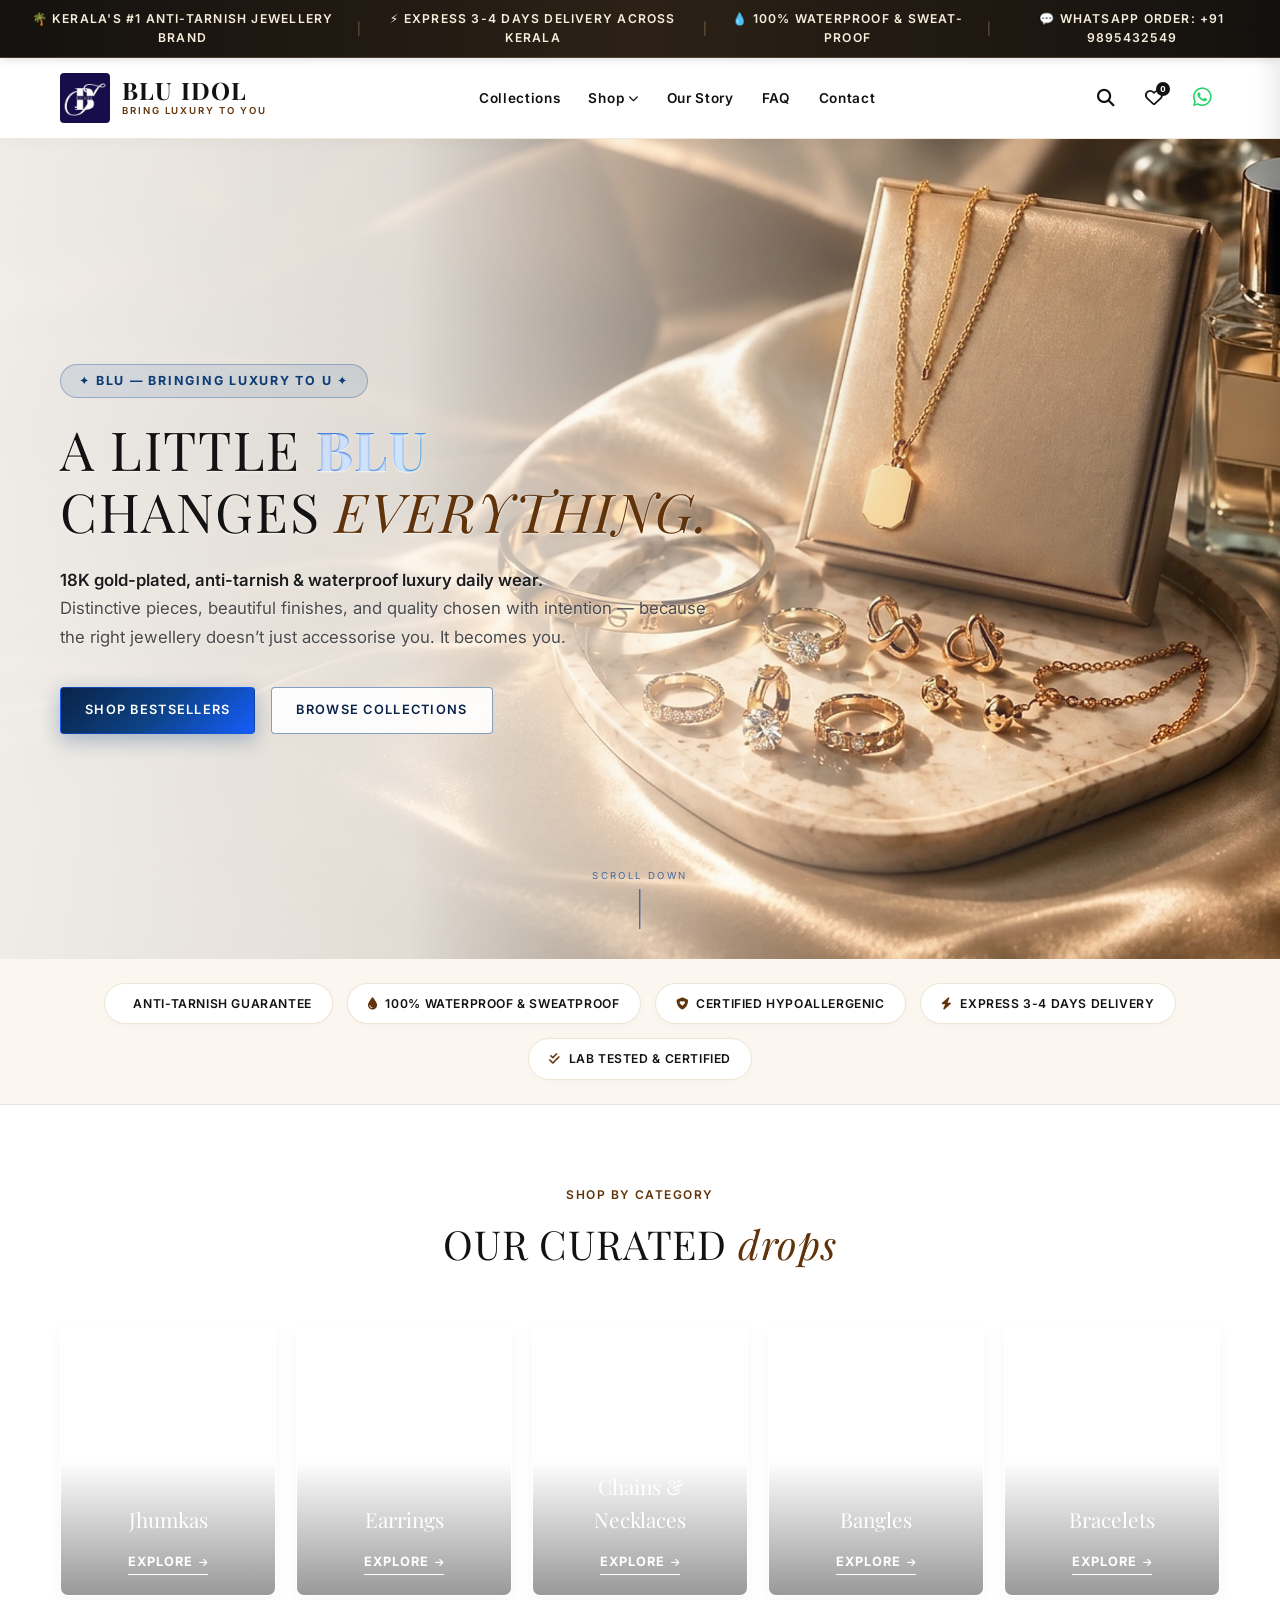
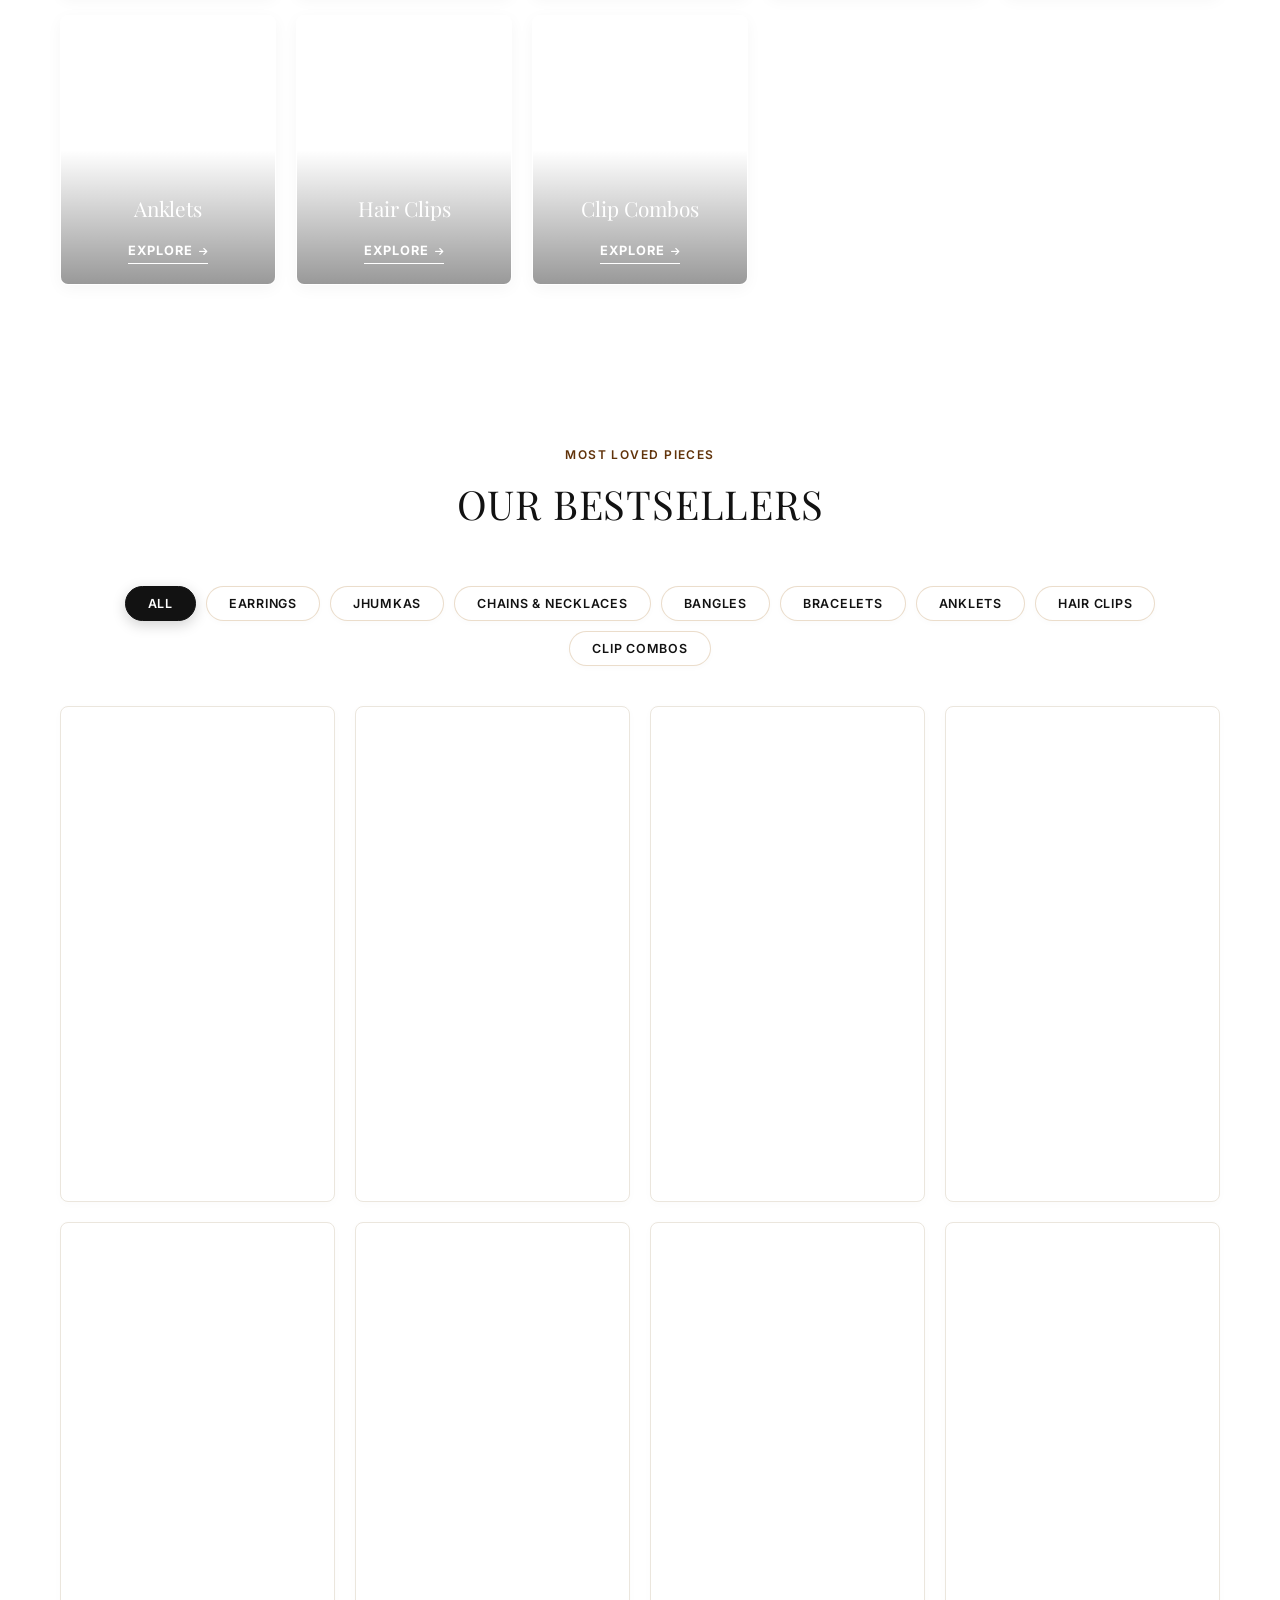
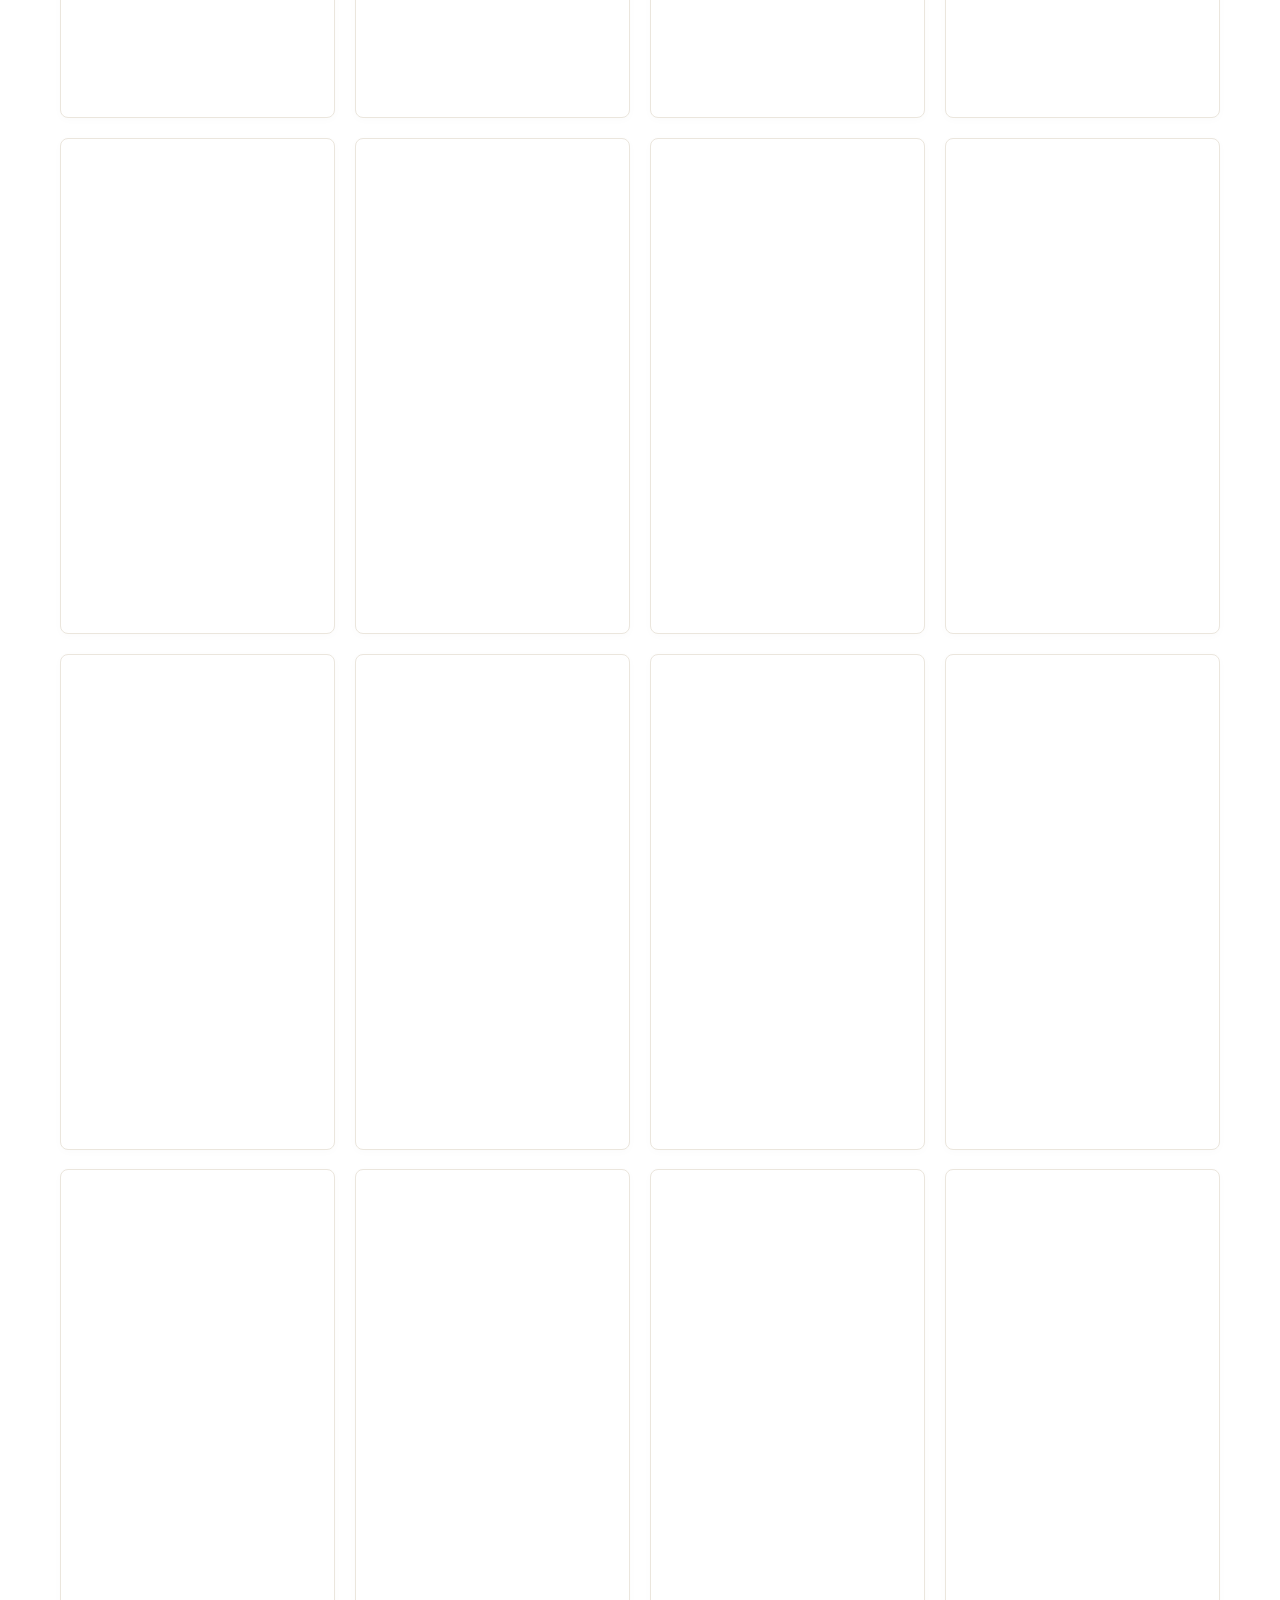
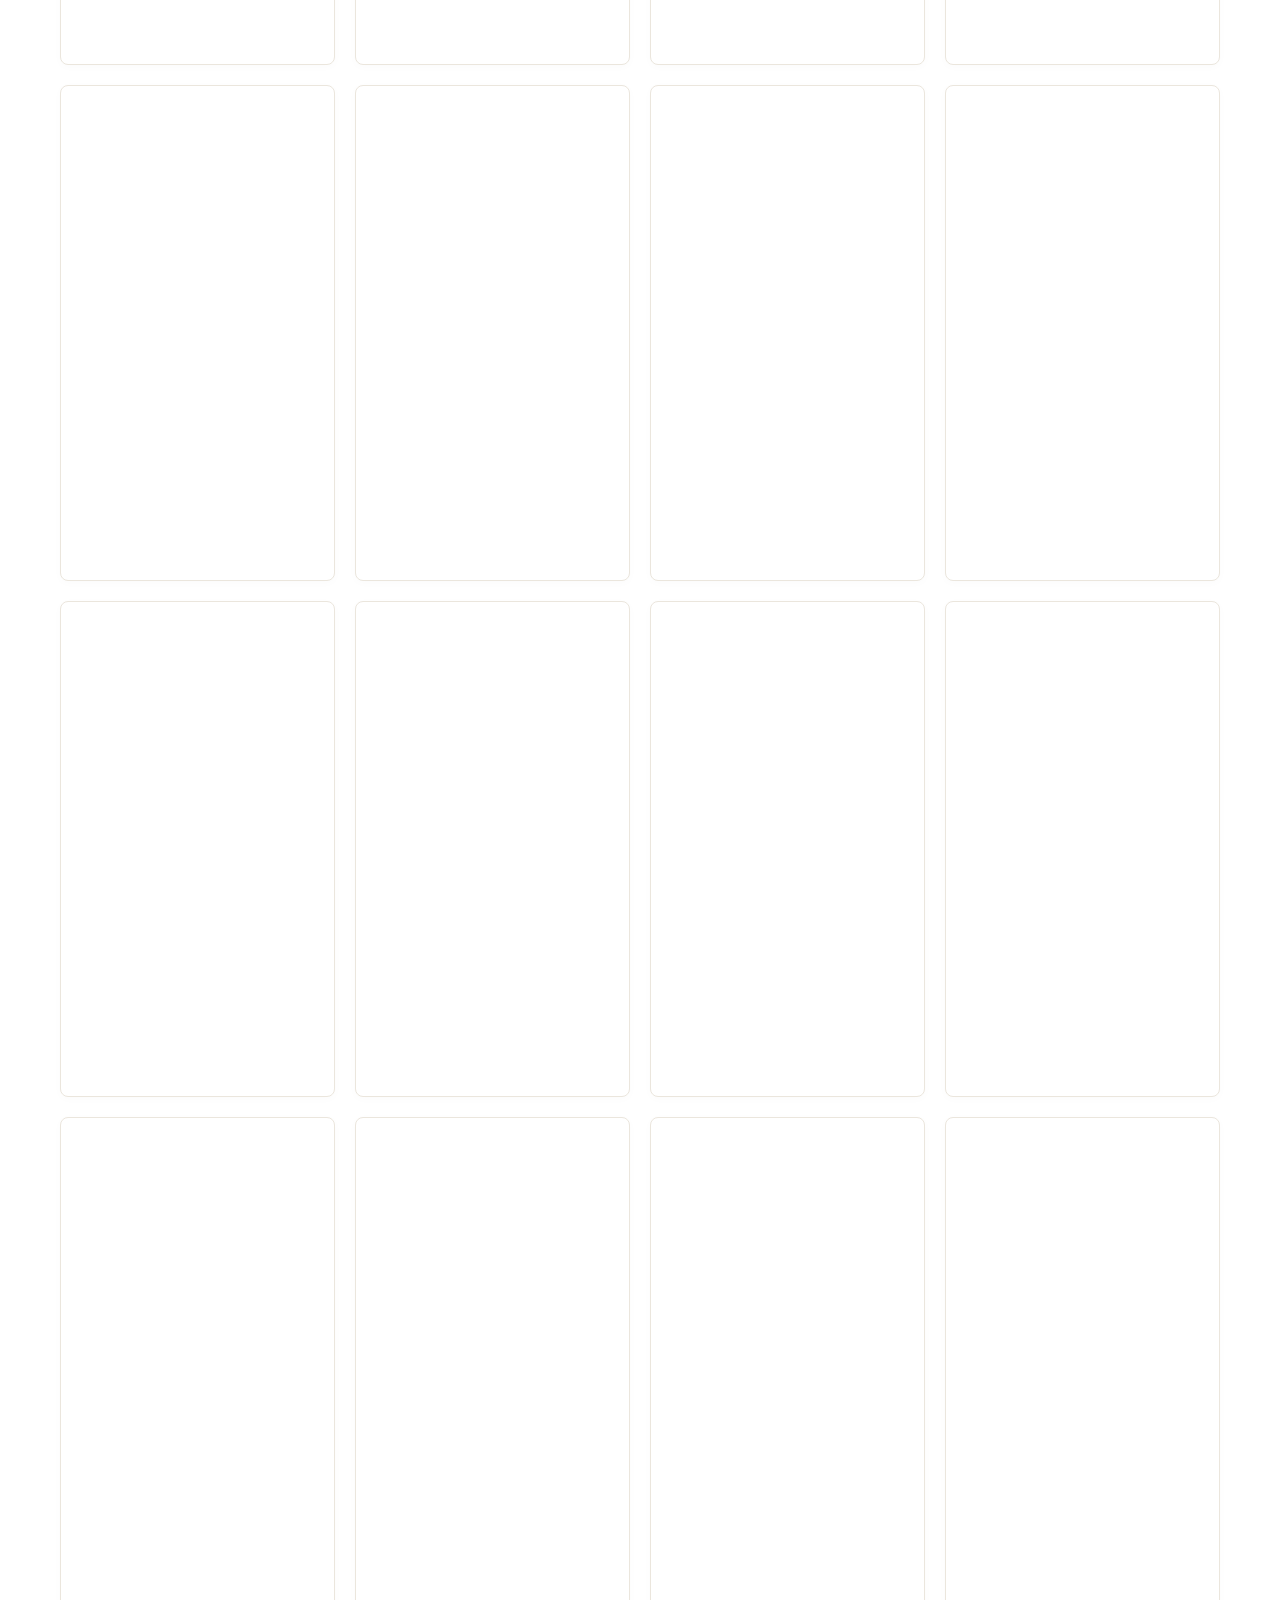
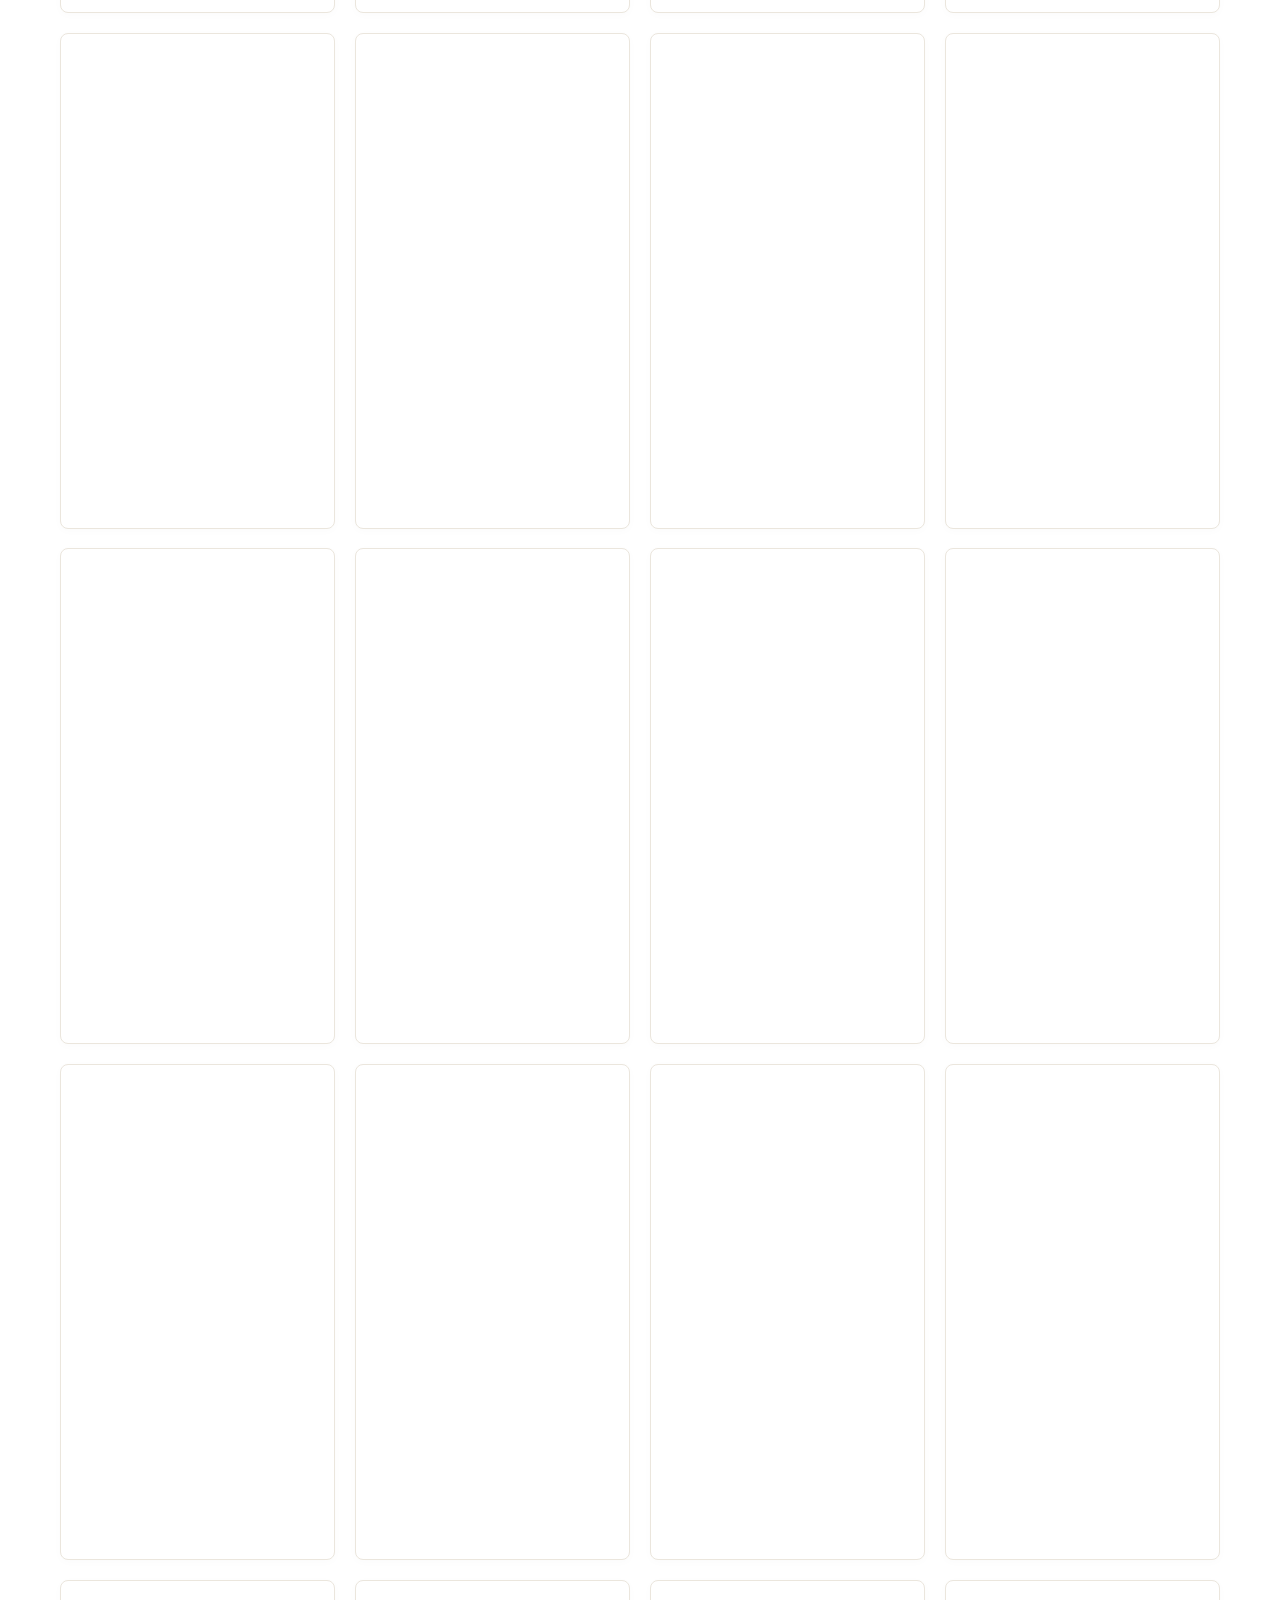
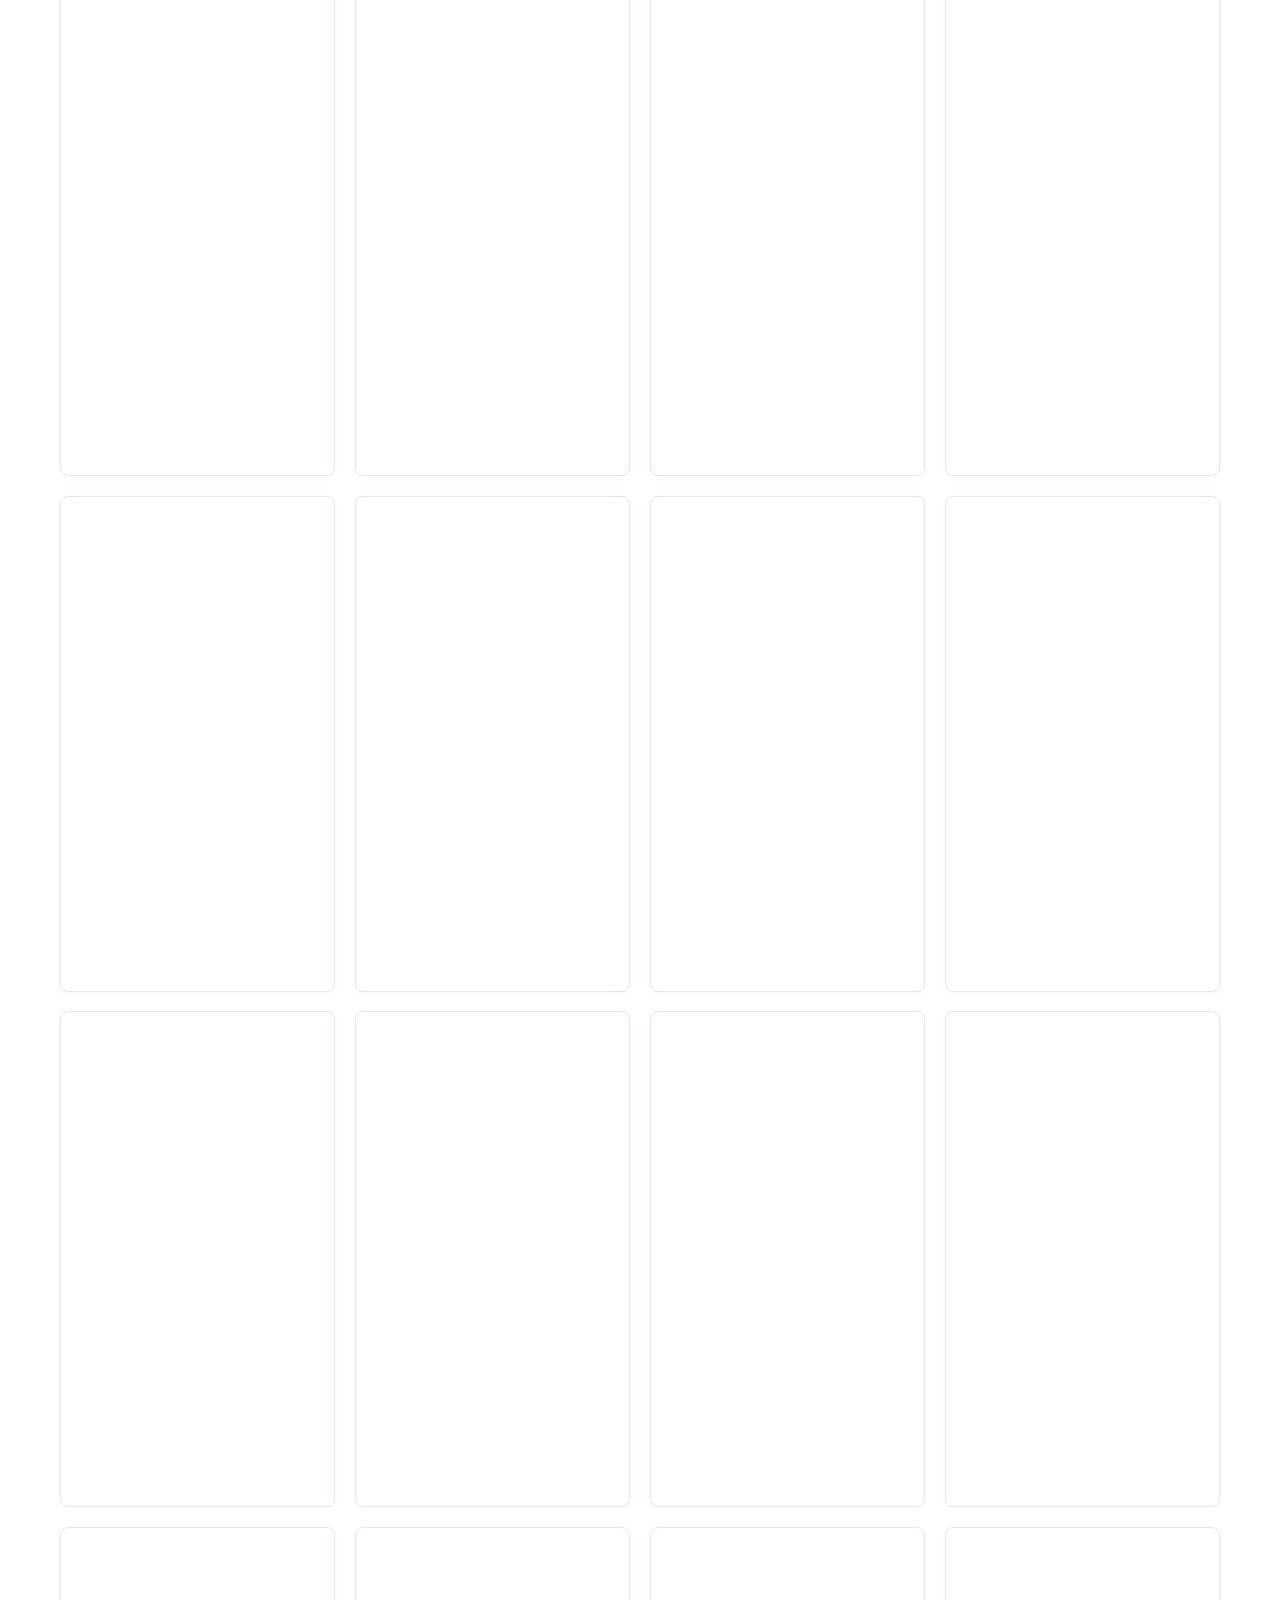
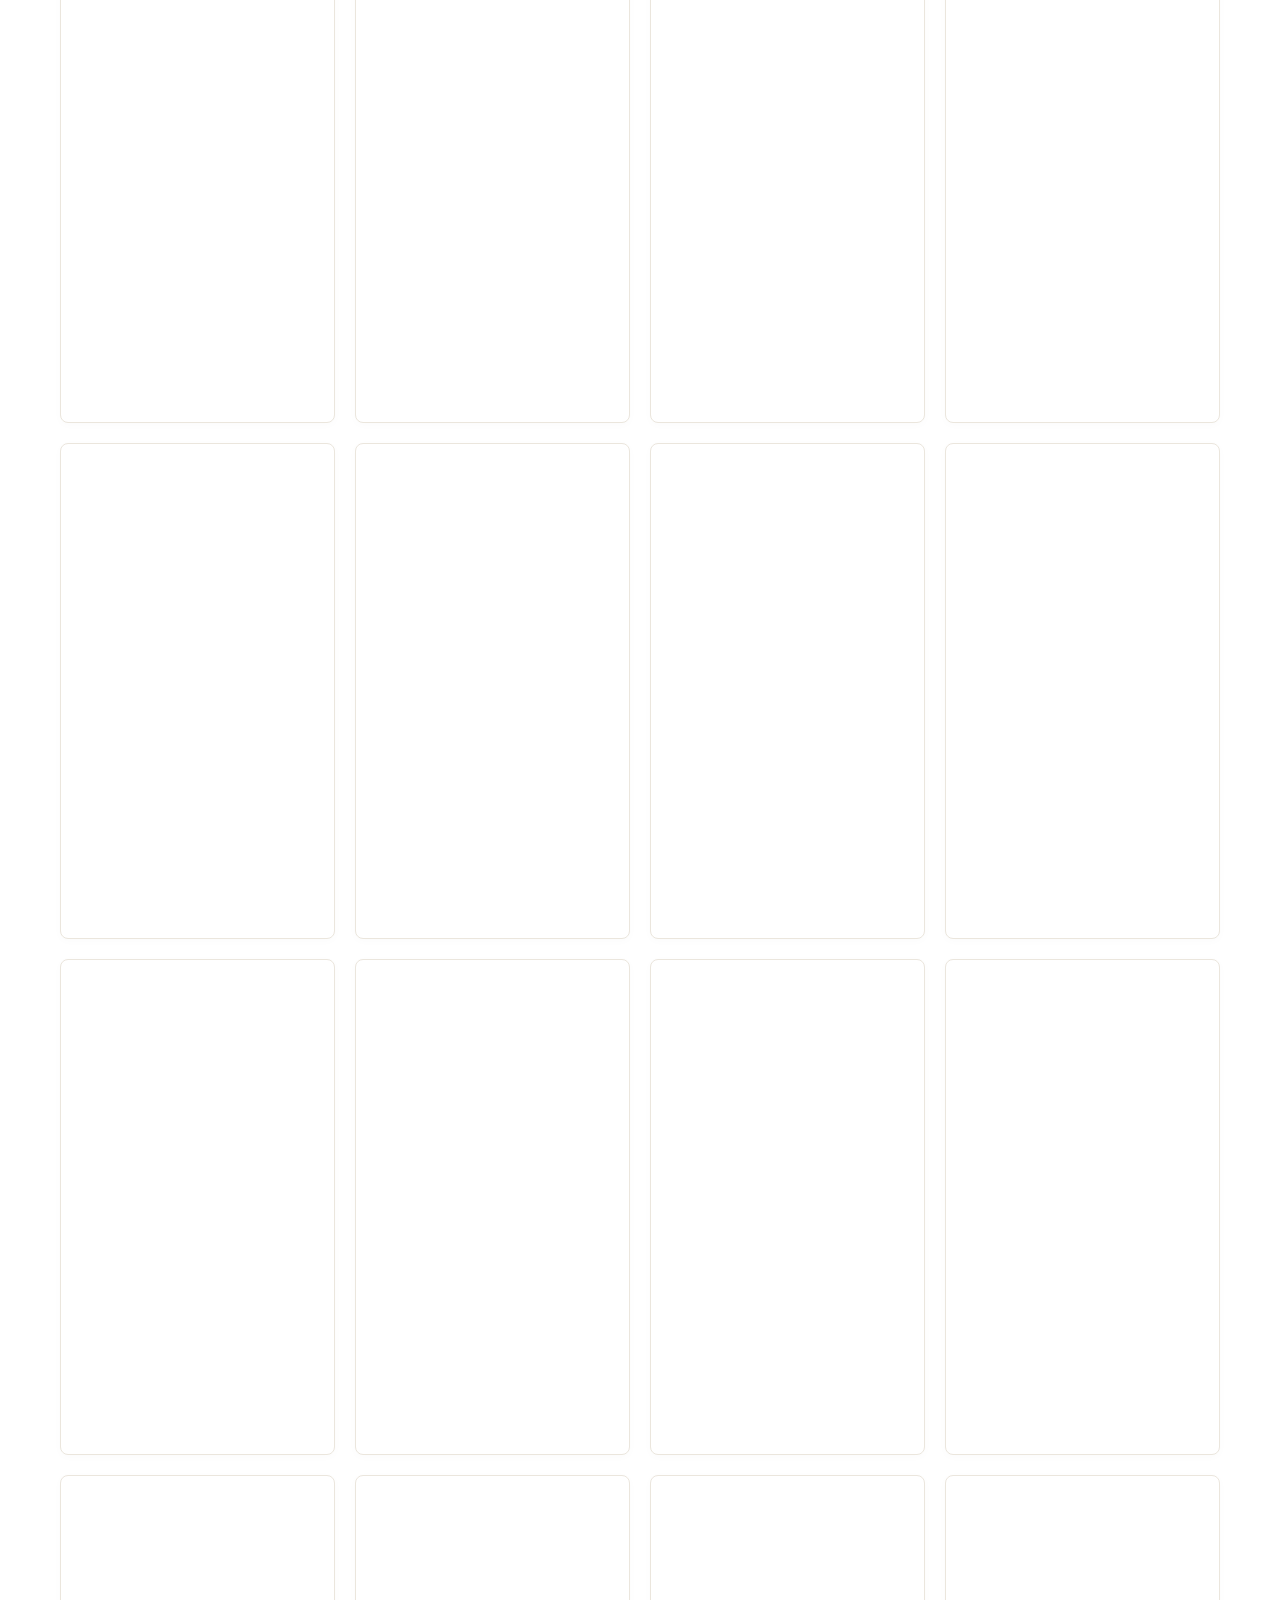
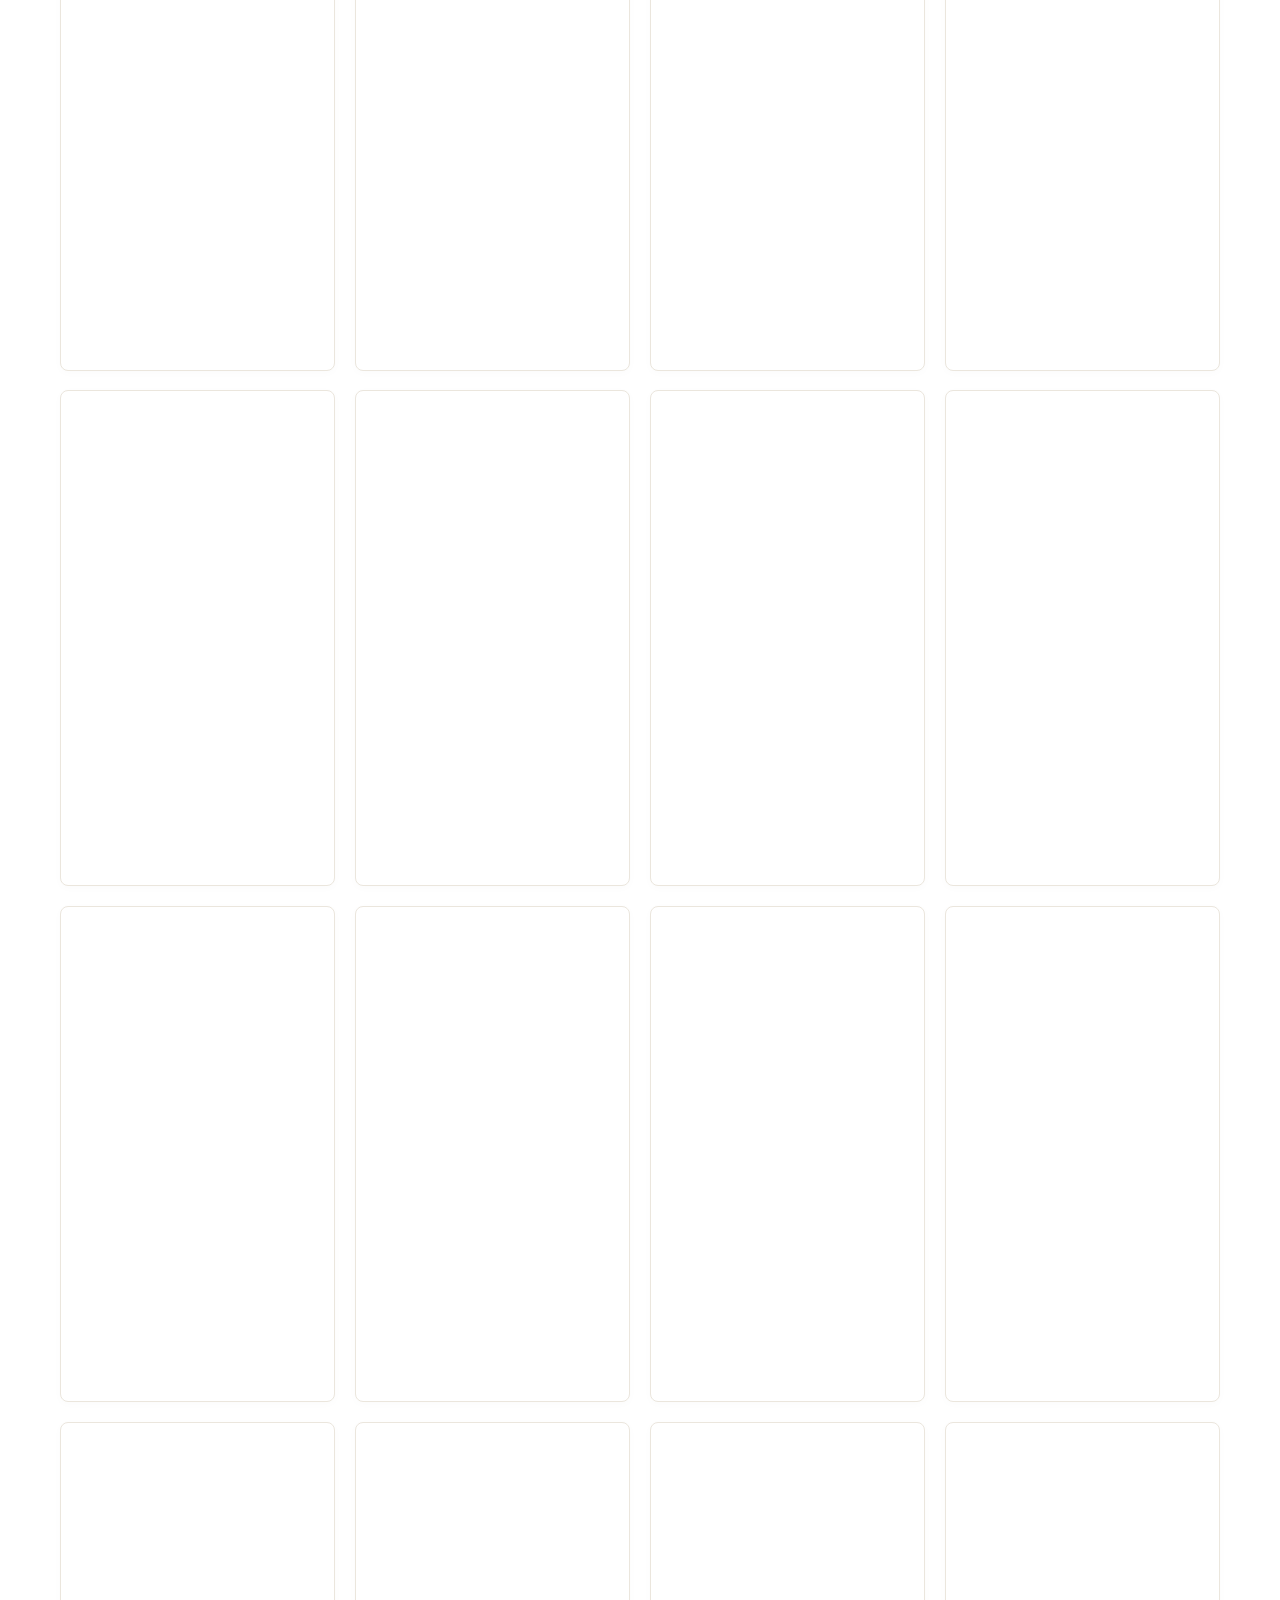
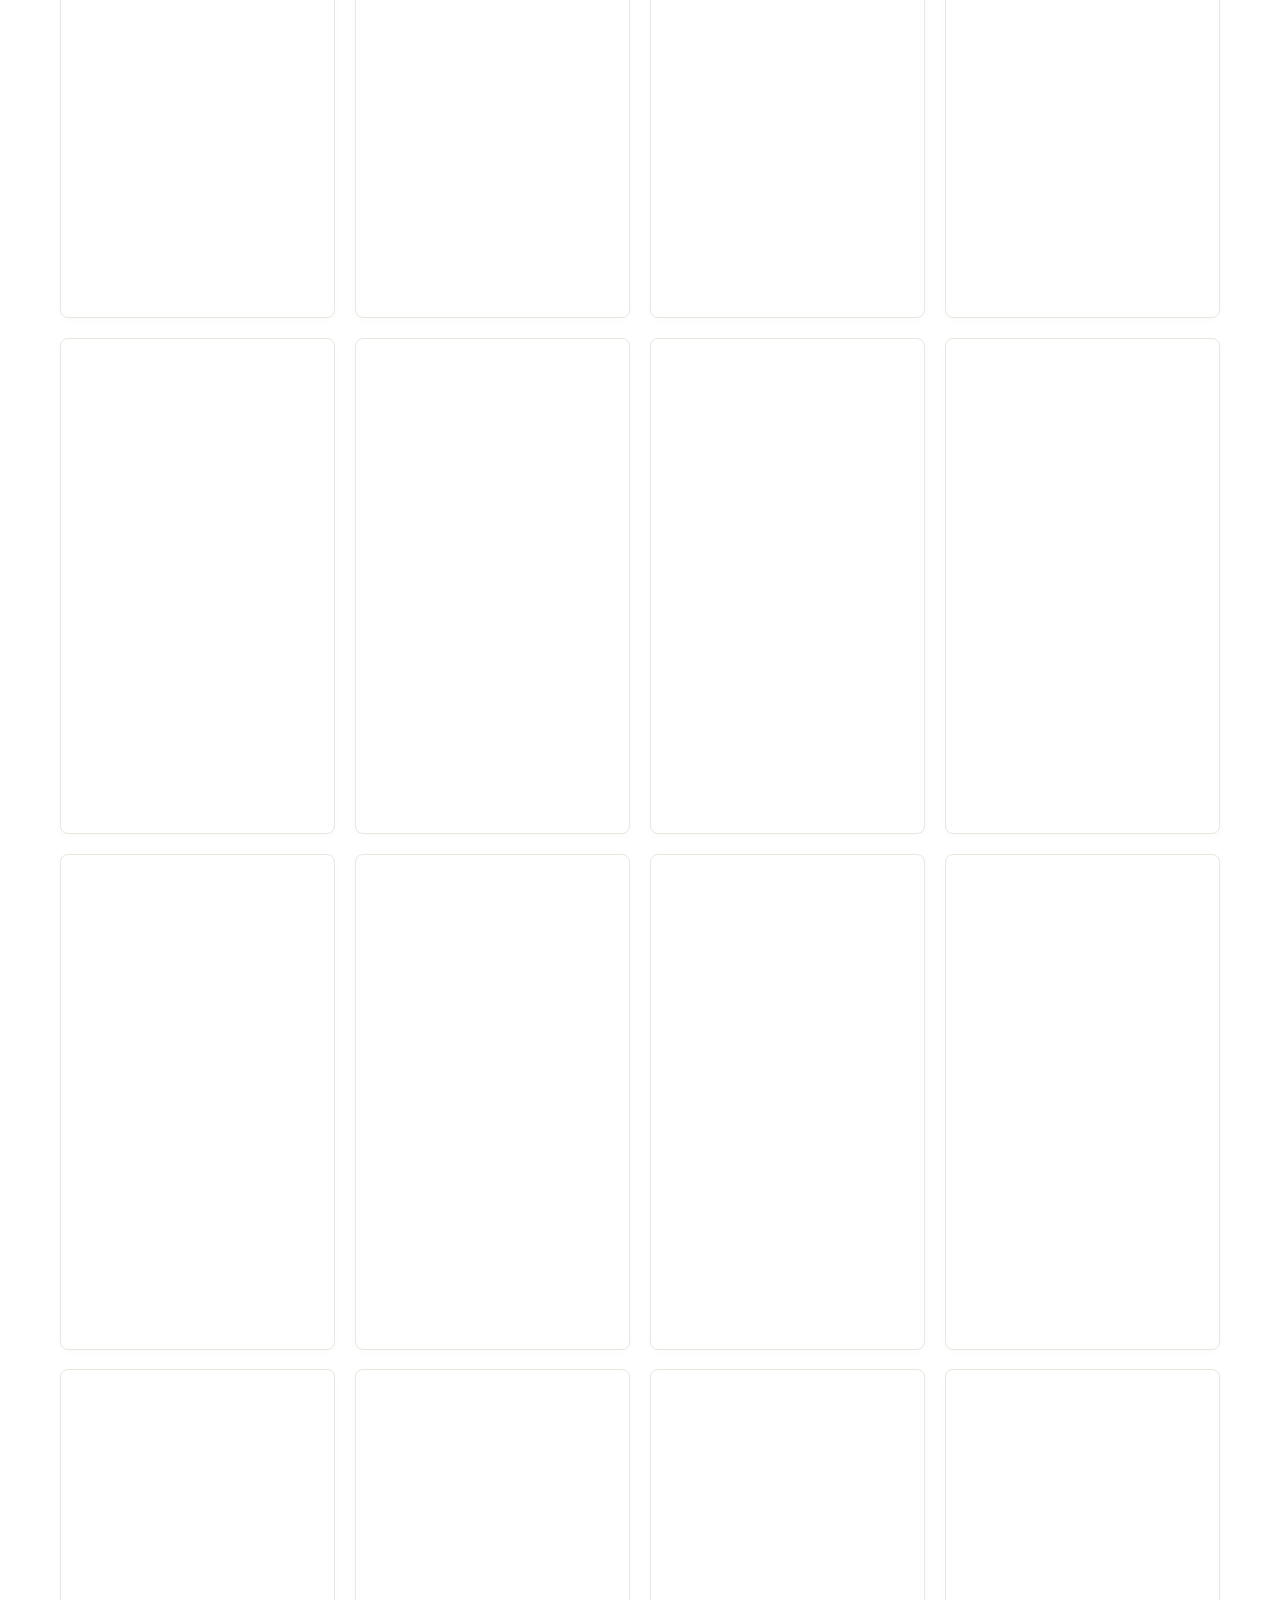
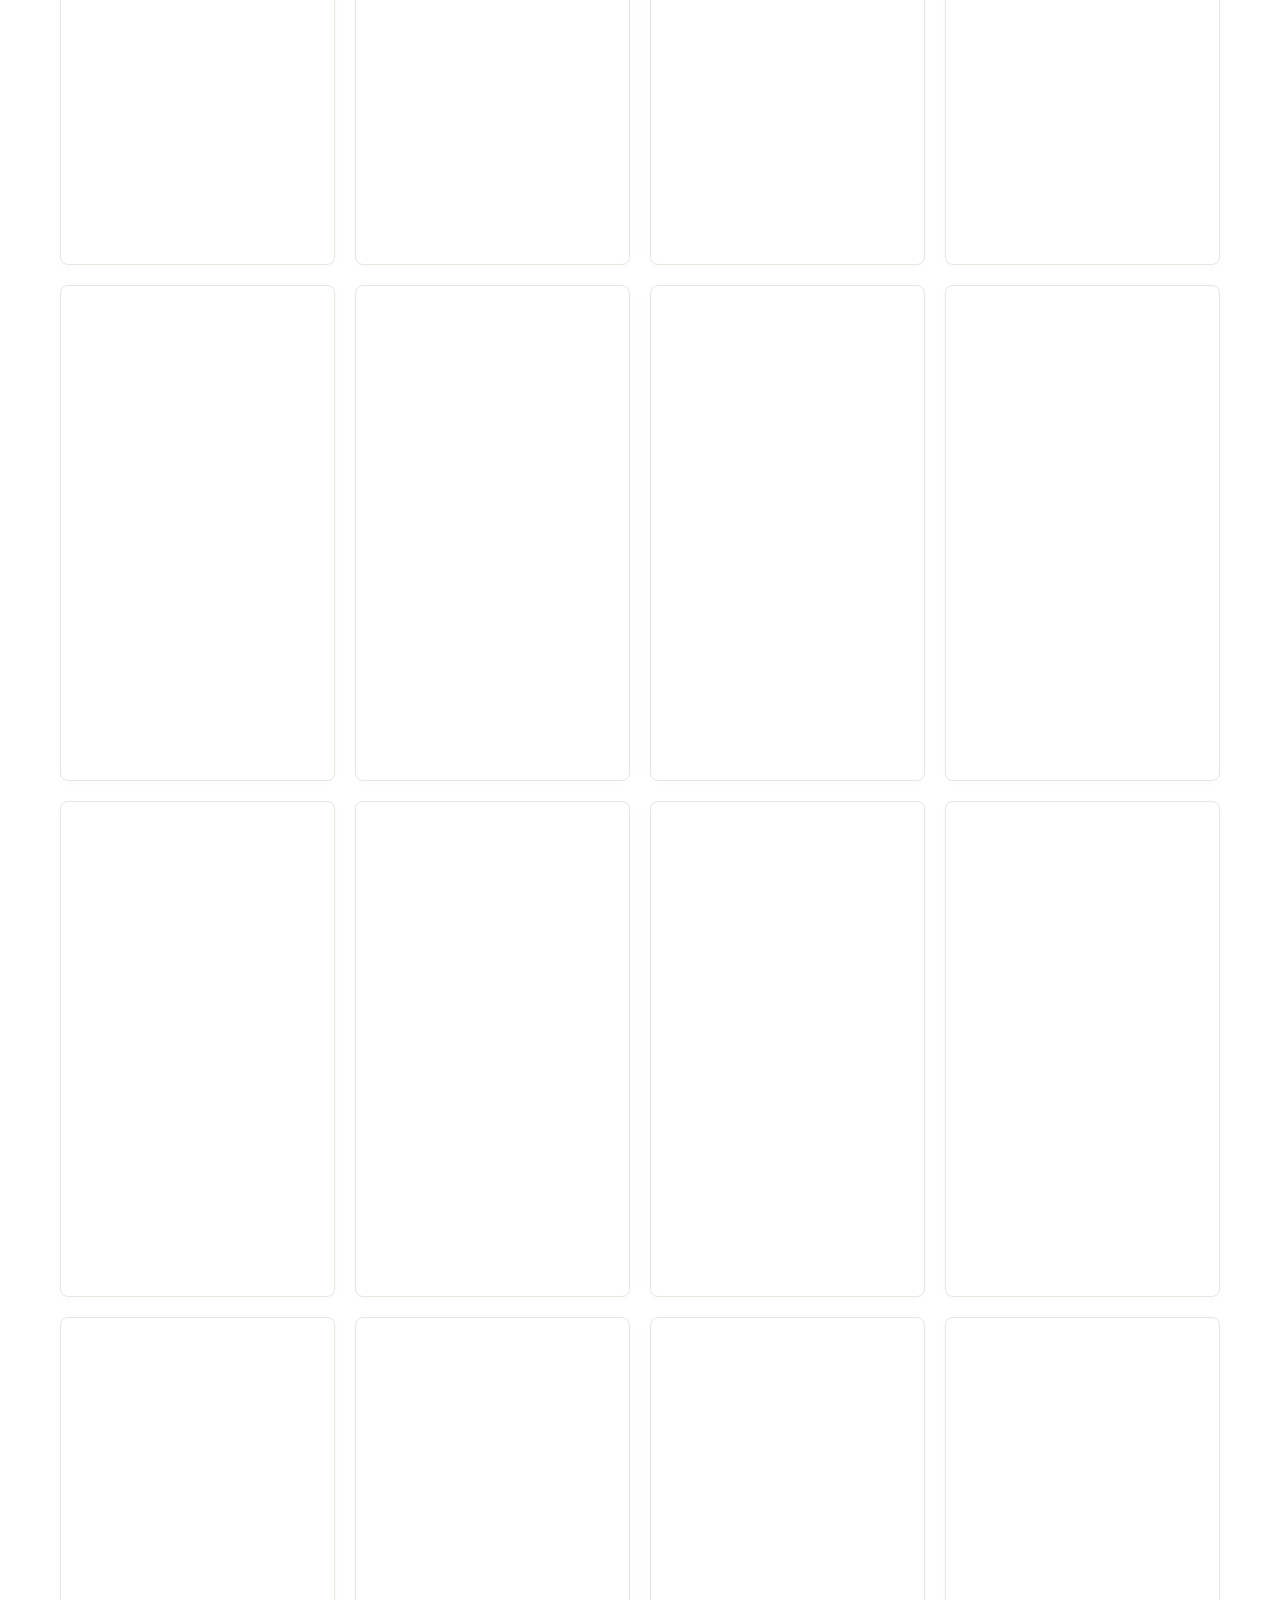
==== commit 968a269e: "feat(inventory): mark 5 selected products as out of stock" ====
--- a/index.html
+++ b/index.html
@@ -267,7 +267,7 @@
             "priceCurrency": "INR",
             "price": "210",
             "priceValidUntil": "2027-12-31",
-            "availability": "https://schema.org/InStock",
+            "availability": "https://schema.org/OutOfStock",
             "itemCondition": "https://schema.org/NewCondition",
             "seller": {
               "@id": "https://www.bluidol.in/#organization"
@@ -987,7 +987,7 @@
             "priceCurrency": "INR",
             "price": "119",
             "priceValidUntil": "2027-12-31",
-            "availability": "https://schema.org/InStock",
+            "availability": "https://schema.org/OutOfStock",
             "itemCondition": "https://schema.org/NewCondition",
             "seller": {
               "@id": "https://www.bluidol.in/#organization"
@@ -1287,7 +1287,7 @@
             "priceCurrency": "INR",
             "price": "185",
             "priceValidUntil": "2027-12-31",
-            "availability": "https://schema.org/InStock",
+            "availability": "https://schema.org/OutOfStock",
             "itemCondition": "https://schema.org/NewCondition",
             "seller": {
               "@id": "https://www.bluidol.in/#organization"
@@ -2817,7 +2817,7 @@
             "priceCurrency": "INR",
             "price": "165",
             "priceValidUntil": "2027-12-31",
-            "availability": "https://schema.org/InStock",
+            "availability": "https://schema.org/OutOfStock",
             "itemCondition": "https://schema.org/NewCondition",
             "seller": {
               "@id": "https://www.bluidol.in/#organization"
@@ -2907,7 +2907,7 @@
             "priceCurrency": "INR",
             "price": "165",
             "priceValidUntil": "2027-12-31",
-            "availability": "https://schema.org/InStock",
+            "availability": "https://schema.org/OutOfStock",
             "itemCondition": "https://schema.org/NewCondition",
             "seller": {
               "@id": "https://www.bluidol.in/#organization"
@@ -3712,7 +3712,7 @@
   <link rel="preload" href="https://cdnjs.cloudflare.com/ajax/libs/font-awesome/6.5.0/css/all.min.css" as="style" onload="this.onload=null;this.rel='stylesheet'">
   <noscript><link rel="stylesheet" href="https://cdnjs.cloudflare.com/ajax/libs/font-awesome/6.5.0/css/all.min.css"></noscript>
 
-  <link rel="stylesheet" href="style.css?v=20260918-wa-lightblue-v12">
+  <link rel="stylesheet" href="style.css?v=20261020-stock-update">
 
   <!-- Critical Hero Sapphire Luxury Styling (Overrides cached stylesheets) -->
   <style id="hero-critical-blue-theme">
@@ -4294,11 +4294,11 @@
         </div>
 
         <!-- Product 6 -->
-        <div class="product-card" id="product-6" data-category="necklaces">
+        <div class="product-card out-of-stock" id="product-6" data-category="necklaces">
           <div class="product-img-wrap">
             <img src="images/ruby-tulip-pendant.webp" alt="Dainty Ruby Tulip Pendant Chain" loading="lazy" decoding="async" width="300" height="300">
             <div class="product-badges">
-              <span class="badge-new">New</span>
+              <span class="badge-out-of-stock">Out of Stock</span>
             </div>
             <div class="product-actions">
               <button class="product-wishlist" aria-label="Add to wishlist" data-product="6" id="wish-6">
@@ -4322,9 +4322,9 @@
               <span class="price-original">₹399</span>
               <span class="price-off">47% off</span>
             </div>
-            <a href="https://wa.me/919895432549?text=Hi%20Blu%20Idol%2C%20I%20would%20like%20to%20enquire%20about%3A%0A*Dainty%20Ruby%20Tulip%20Pendant%20Chain*%20(%E2%82%B9210)%0Ahttps%3A%2F%2Fwww.bluidol.in%2F%23product-6" target="_blank" rel="noopener" class="btn btn-whatsapp" id="wa-order-6" data-product="6">
-              <i class="fa-brands fa-whatsapp"></i> Order on WhatsApp
-            </a>
+            <button class="btn btn-out-of-stock" disabled aria-disabled="true" id="out-of-stock-6">
+              <i class="fa fa-circle-xmark"></i> Out of Stock
+            </button>
           </div>
         </div>
 
@@ -5134,11 +5134,11 @@
         </div>
 
         <!-- Product 30 -->
-        <div class="product-card" id="product-30" data-category="jhumkas earrings">
+        <div class="product-card out-of-stock" id="product-30" data-category="jhumkas earrings">
           <div class="product-img-wrap">
             <img src="images/antique-gold-bell-jhumka-ruby.webp" alt="Antique Gold Traditional Bell Jhumka Earrings (Ruby Red)" loading="lazy" decoding="async" width="300" height="300">
             <div class="product-badges">
-              <span class="badge-new">New</span>
+              <span class="badge-out-of-stock">Out of Stock</span>
             </div>
             <div class="product-actions">
               <button class="product-wishlist" aria-label="Add to wishlist" data-product="30" id="wish-30">
@@ -5162,9 +5162,9 @@
               <span class="price-original">₹249</span>
               <span class="price-off">52% off</span>
             </div>
-            <a href="https://wa.me/919895432549?text=Hi%20Blu%20Idol%2C%20I%20would%20like%20to%20enquire%20about%3A%0A*Antique%20Gold%20Traditional%20Bell%20Jhumka%20Earrings%20(Ruby%20Red)*%20(%E2%82%B9119)%0Ahttps%3A%2F%2Fwww.bluidol.in%2F%23product-30" target="_blank" rel="noopener" class="btn btn-whatsapp" id="wa-order-30" data-product="30">
-              <i class="fa-brands fa-whatsapp"></i> Order on WhatsApp
-            </a>
+            <button class="btn btn-out-of-stock" disabled aria-disabled="true" id="out-of-stock-30">
+              <i class="fa fa-circle-xmark"></i> Out of Stock
+            </button>
           </div>
         </div>
 
@@ -5484,11 +5484,11 @@
         </div>
 
         <!-- Product 40 -->
-        <div class="product-card" id="product-40" data-category="jhumkas earrings">
+        <div class="product-card out-of-stock" id="product-40" data-category="jhumkas earrings">
           <div class="product-img-wrap">
             <img src="images/oxidised-gold-rhombus-pearl-jhumkas.webp" alt="Oxidised Gold-Plated Rhombus Pearl Jhumkas" loading="lazy" decoding="async" width="300" height="300">
             <div class="product-badges">
-              <span class="badge-best">Royal Drop</span>
+              <span class="badge-out-of-stock">Out of Stock</span>
             </div>
             <div class="product-actions">
               <button class="product-wishlist" aria-label="Add to wishlist" data-product="40" id="wish-40">
@@ -5512,9 +5512,9 @@
               <span class="price-original">₹399</span>
               <span class="price-off">54% off</span>
             </div>
-            <a href="https://wa.me/919895432549?text=Hi%20Blu%20Idol%2C%20I%20would%20like%20to%20enquire%20about%3A%0A*Oxidised%20Gold-Plated%20Rhombus%20Pearl%20Jhumkas*%20(%E2%82%B9185)%0Ahttps%3A%2F%2Fwww.bluidol.in%2F%23product-40" target="_blank" rel="noopener" class="btn btn-whatsapp" id="wa-order-40" data-product="40">
-              <i class="fa-brands fa-whatsapp"></i> Order on WhatsApp
-            </a>
+            <button class="btn btn-out-of-stock" disabled aria-disabled="true" id="out-of-stock-40">
+              <i class="fa fa-circle-xmark"></i> Out of Stock
+            </button>
           </div>
         </div>
 
@@ -7269,11 +7269,11 @@
         </div>
 
         <!-- Product 91 -->
-        <div class="product-card" id="product-91" data-category="necklaces">
+        <div class="product-card out-of-stock" id="product-91" data-category="necklaces">
           <div class="product-img-wrap">
             <img src="images/invisible-wire-emerald-crescent-moon-pendant-necklace.webp" alt="Invisible-Wire Emerald Crescent Moon Pendant Necklace" loading="lazy" decoding="async" width="300" height="300">
             <div class="product-badges">
-              <span class="badge-best">New</span>
+              <span class="badge-out-of-stock">Out of Stock</span>
             </div>
             <div class="product-actions">
               <button class="product-wishlist" aria-label="Add to wishlist" data-product="91" id="wish-91">
@@ -7297,9 +7297,9 @@
               <span class="price-original">₹349</span>
               <span class="price-off">53% off</span>
             </div>
-            <a href="https://wa.me/919895432549?text=Hi%20Blu%20Idol%2C%20I%20would%20like%20to%20enquire%20about%3A%0A*Invisible-Wire%20Emerald%20Crescent%20Moon%20Pendant%20Necklace*%20(%E2%82%B9165)%0Ahttps%3A%2F%2Fwww.bluidol.in%2F%23product-91" target="_blank" rel="noopener" class="btn btn-whatsapp" id="wa-order-91" data-product="91">
-              <i class="fa-brands fa-whatsapp"></i> Order on WhatsApp
-            </a>
+            <button class="btn btn-out-of-stock" disabled aria-disabled="true" id="out-of-stock-91">
+              <i class="fa fa-circle-xmark"></i> Out of Stock
+            </button>
           </div>
         </div>
 
@@ -7374,11 +7374,11 @@
         </div>
 
         <!-- Product 94 -->
-        <div class="product-card" id="product-94" data-category="necklaces">
+        <div class="product-card out-of-stock" id="product-94" data-category="necklaces">
           <div class="product-img-wrap">
             <img src="images/invisible-wire-ruby-crescent-moon-pendant-necklace.webp" alt="Invisible-Wire Ruby Crescent Moon Pendant Necklace" loading="lazy" decoding="async" width="300" height="300">
             <div class="product-badges">
-              <span class="badge-best">Trending</span>
+              <span class="badge-out-of-stock">Out of Stock</span>
             </div>
             <div class="product-actions">
               <button class="product-wishlist" aria-label="Add to wishlist" data-product="94" id="wish-94">
@@ -7402,9 +7402,9 @@
               <span class="price-original">₹349</span>
               <span class="price-off">53% off</span>
             </div>
-            <a href="https://wa.me/919895432549?text=Hi%20Blu%20Idol%2C%20I%20would%20like%20to%20enquire%20about%3A%0A*Invisible-Wire%20Ruby%20Crescent%20Moon%20Pendant%20Necklace*%20(%E2%82%B9165)%0Ahttps%3A%2F%2Fwww.bluidol.in%2F%23product-94" target="_blank" rel="noopener" class="btn btn-whatsapp" id="wa-order-94" data-product="94">
-              <i class="fa-brands fa-whatsapp"></i> Order on WhatsApp
-            </a>
+            <button class="btn btn-out-of-stock" disabled aria-disabled="true" id="out-of-stock-94">
+              <i class="fa fa-circle-xmark"></i> Out of Stock
+            </button>
           </div>
         </div>
 
@@ -8839,6 +8839,6 @@
     </a>
   </nav>
 
-  <script src="script.js" defer></script>
+  <script src="script.js?v=20261020-stock-update" defer></script>
 </body>
 </html>
--- a/style.css
+++ b/style.css
@@ -904,6 +904,21 @@
   background: linear-gradient(135deg, #a92525 0%, #6e1313 100%);
 }
 
+.badge-out-of-stock {
+  background: linear-gradient(135deg, #475569 0%, #1e293b 100%) !important;
+  border: 1px solid rgba(255, 255, 255, 0.3) !important;
+  color: #ffffff !important;
+}
+
+.product-card.out-of-stock .product-img-wrap img {
+  opacity: 0.72;
+  filter: grayscale(20%);
+}
+
+.product-card.out-of-stock .price-off {
+  opacity: 0.5;
+}
+
 .product-actions {
   position: absolute;
   right: 12px;
@@ -1079,6 +1094,34 @@
   padding: 8px 16px;
   font-size: 0.80rem;
   min-height: 38px;
+}
+
+.btn-out-of-stock {
+  width: 100%;
+  max-width: 168px;
+  margin: 0 auto;
+  background: #f1f3f5 !important;
+  border: 1px solid #d0d7de !important;
+  color: #64748b !important;
+  padding: 5px 12px;
+  font-size: 0.70rem;
+  font-weight: 600;
+  display: inline-flex;
+  align-items: center;
+  justify-content: center;
+  gap: 5px;
+  border-radius: var(--radius-sm, 6px);
+  cursor: not-allowed !important;
+  pointer-events: none;
+  text-transform: uppercase;
+  letter-spacing: 0.04em;
+  box-shadow: none !important;
+  min-height: 30px;
+}
+
+.btn-out-of-stock i {
+  color: #94a3b8;
+  font-size: 0.82rem;
 }
 
 .view-all-wrap {
@@ -2567,6 +2610,23 @@
   }
 
   .btn-whatsapp i {
+    font-size: 0.78rem;
+  }
+
+  .btn-out-of-stock {
+    margin-top: auto;
+    width: 100%;
+    max-width: 100%;
+    padding: 5px 8px;
+    font-size: 0.67rem;
+    font-weight: 600;
+    letter-spacing: 0.01em;
+    min-height: 30px;
+    border-radius: 16px;
+    gap: 4px;
+  }
+
+  .btn-out-of-stock i {
     font-size: 0.78rem;
   }
 
@@ -2941,6 +3001,18 @@
     font-size: 0.72rem;
   }
 
+  .btn-out-of-stock {
+    font-size: 0.63rem;
+    padding: 4px 6px;
+    min-height: 28px;
+    gap: 3px;
+    border-radius: 14px;
+  }
+
+  .btn-out-of-stock i {
+    font-size: 0.72rem;
+  }
+
   .product-actions button {
     width: 30px;
     height: 30px;
